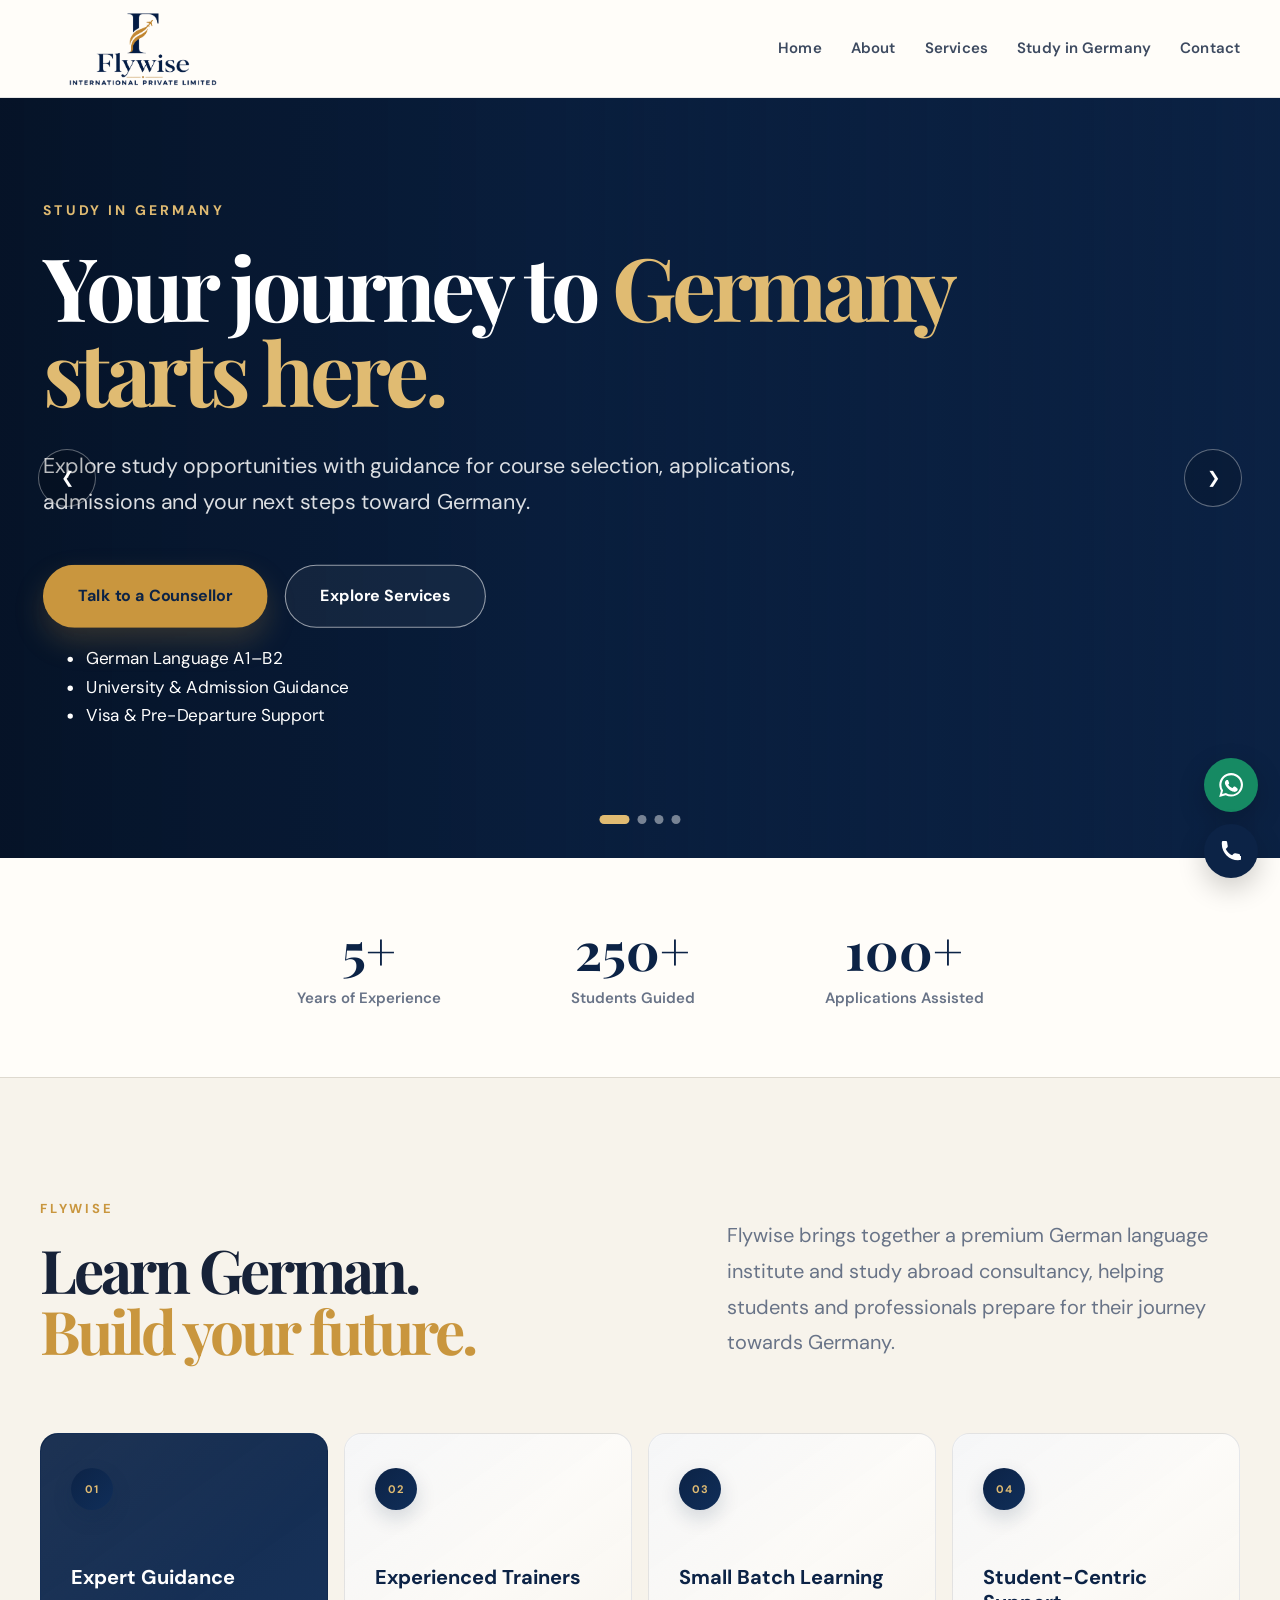
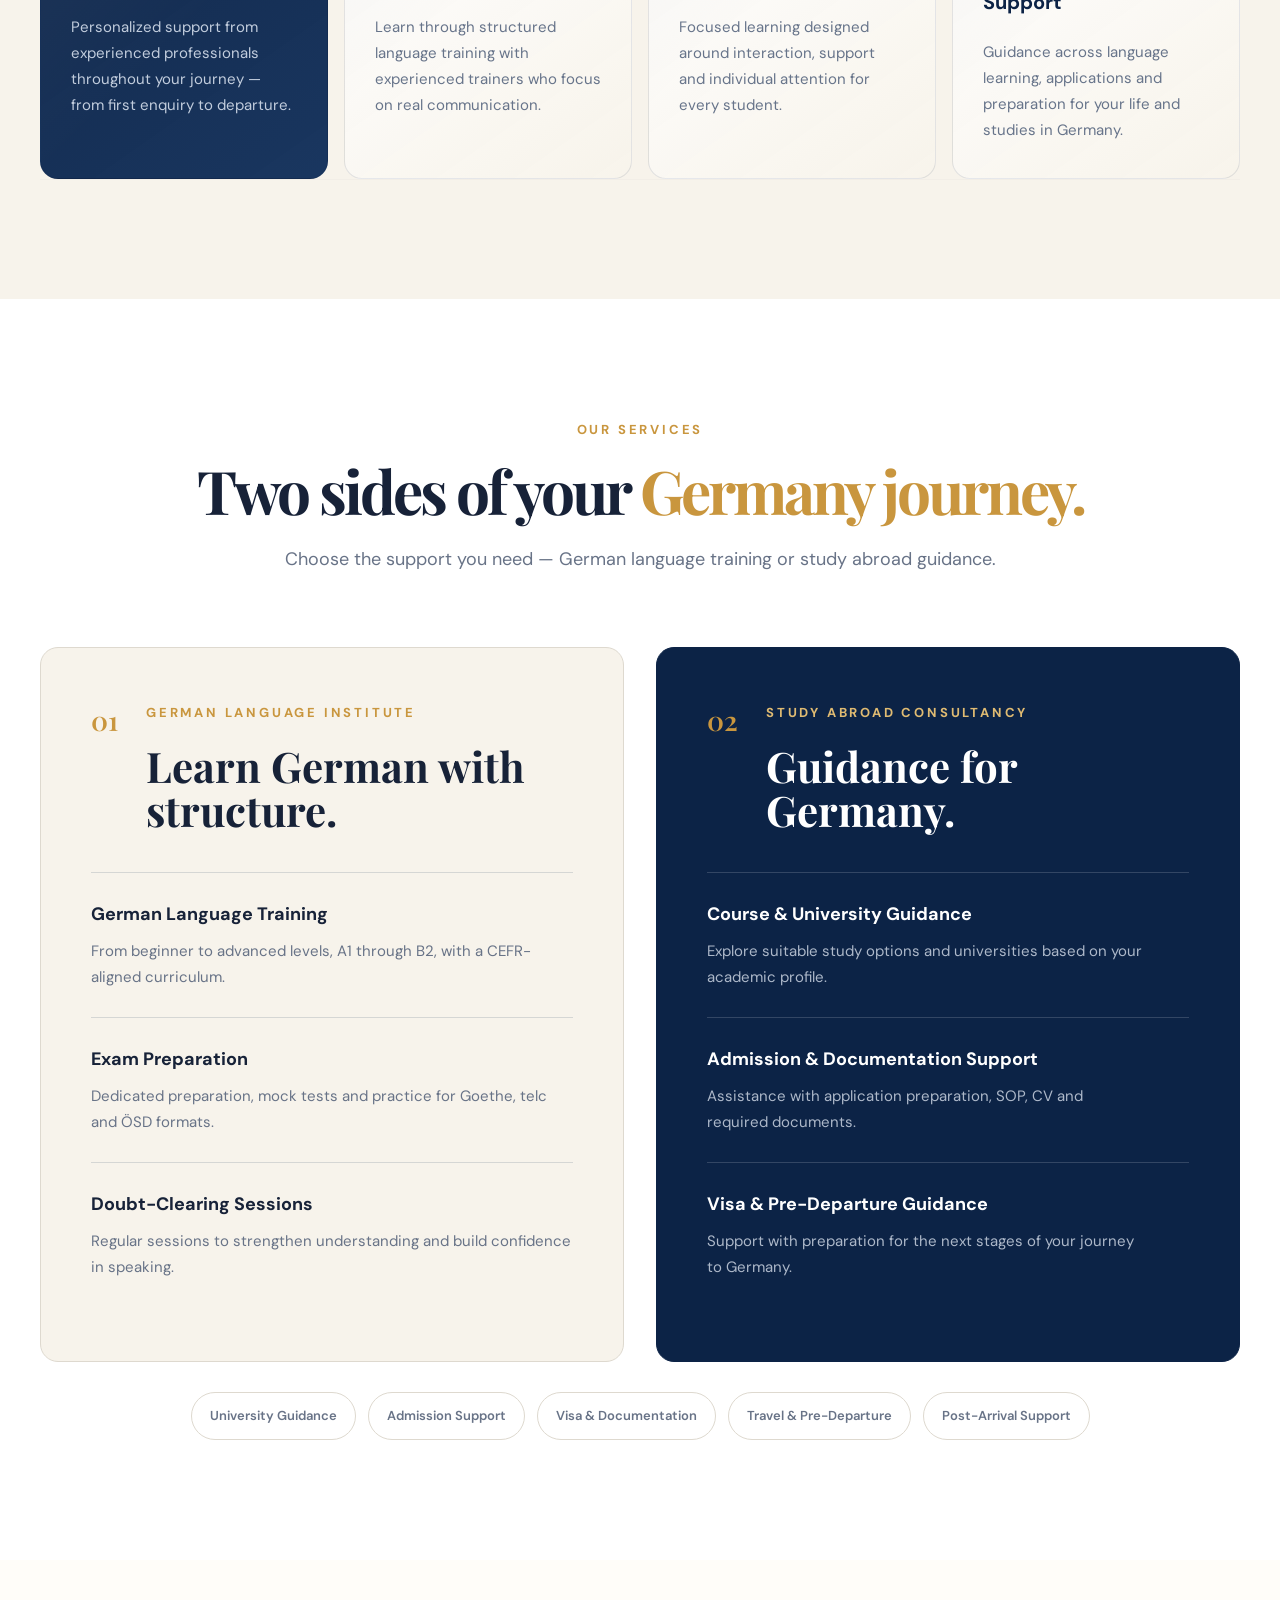
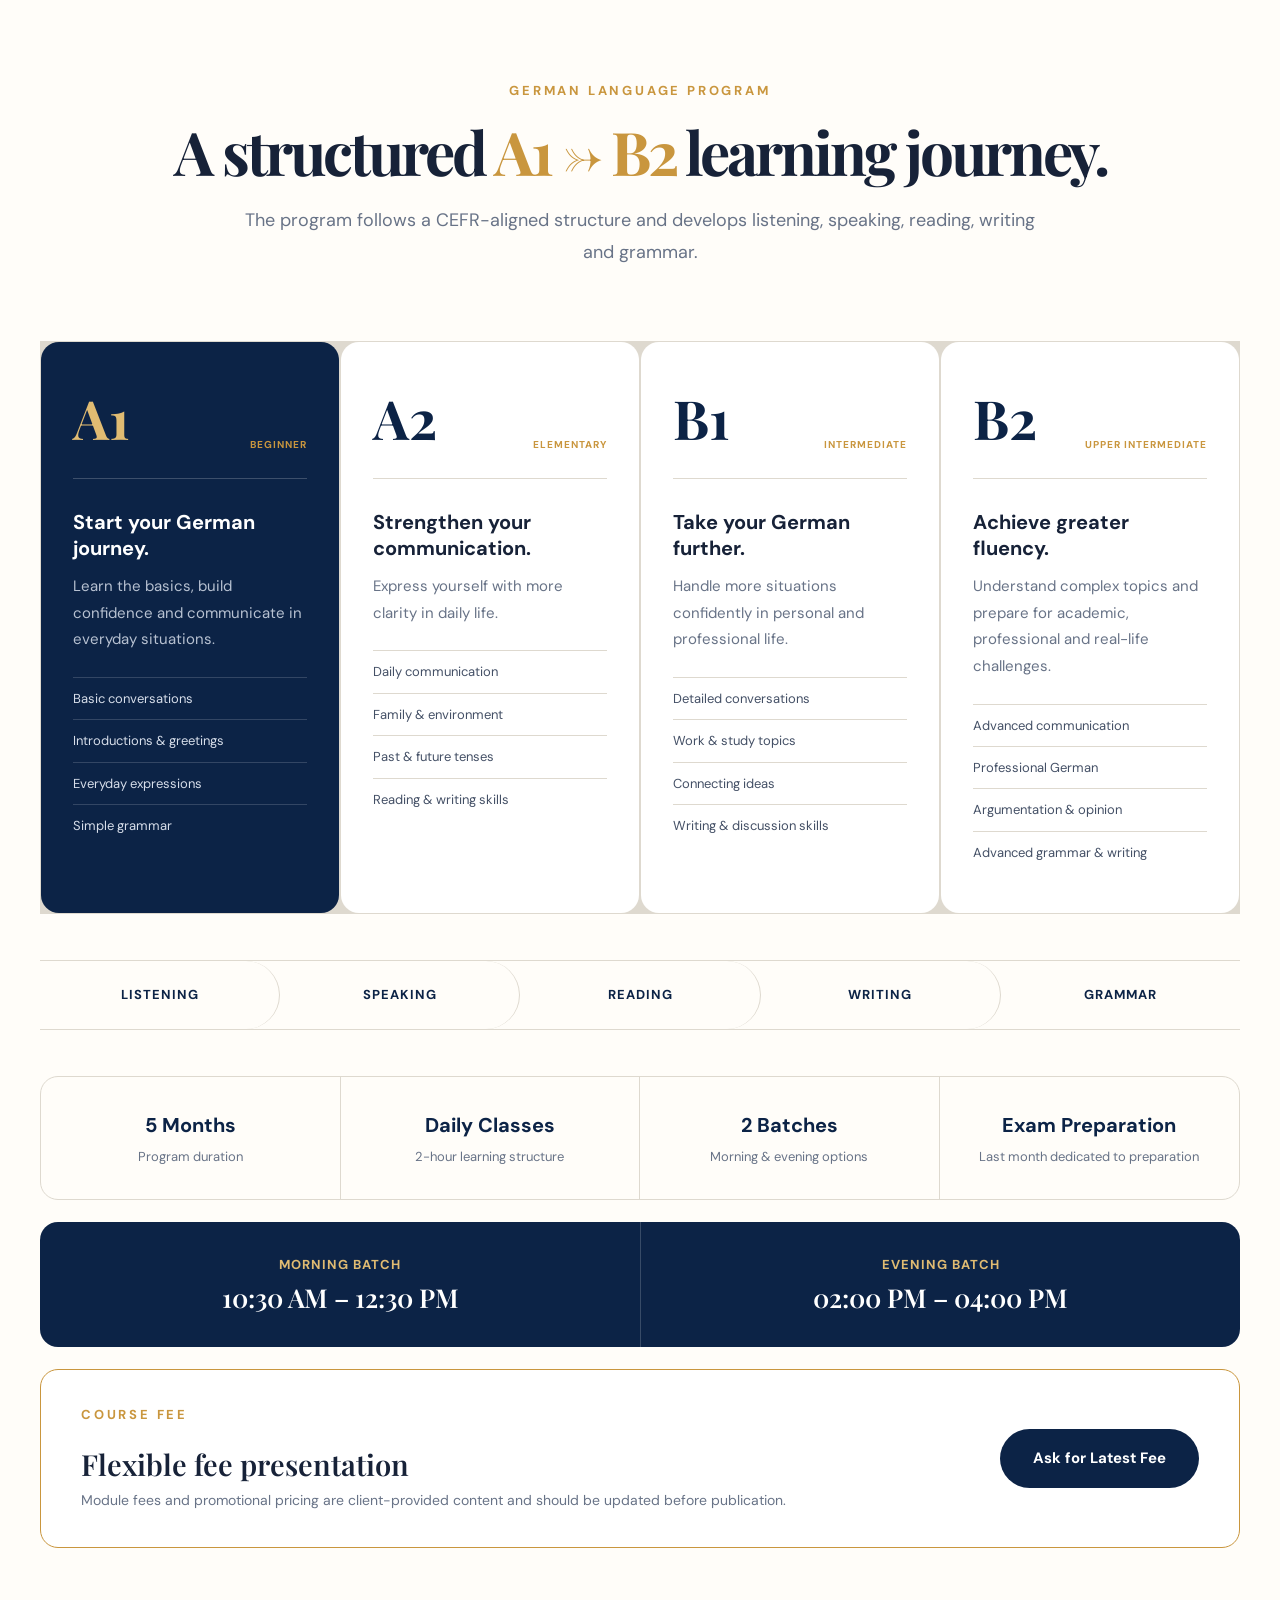
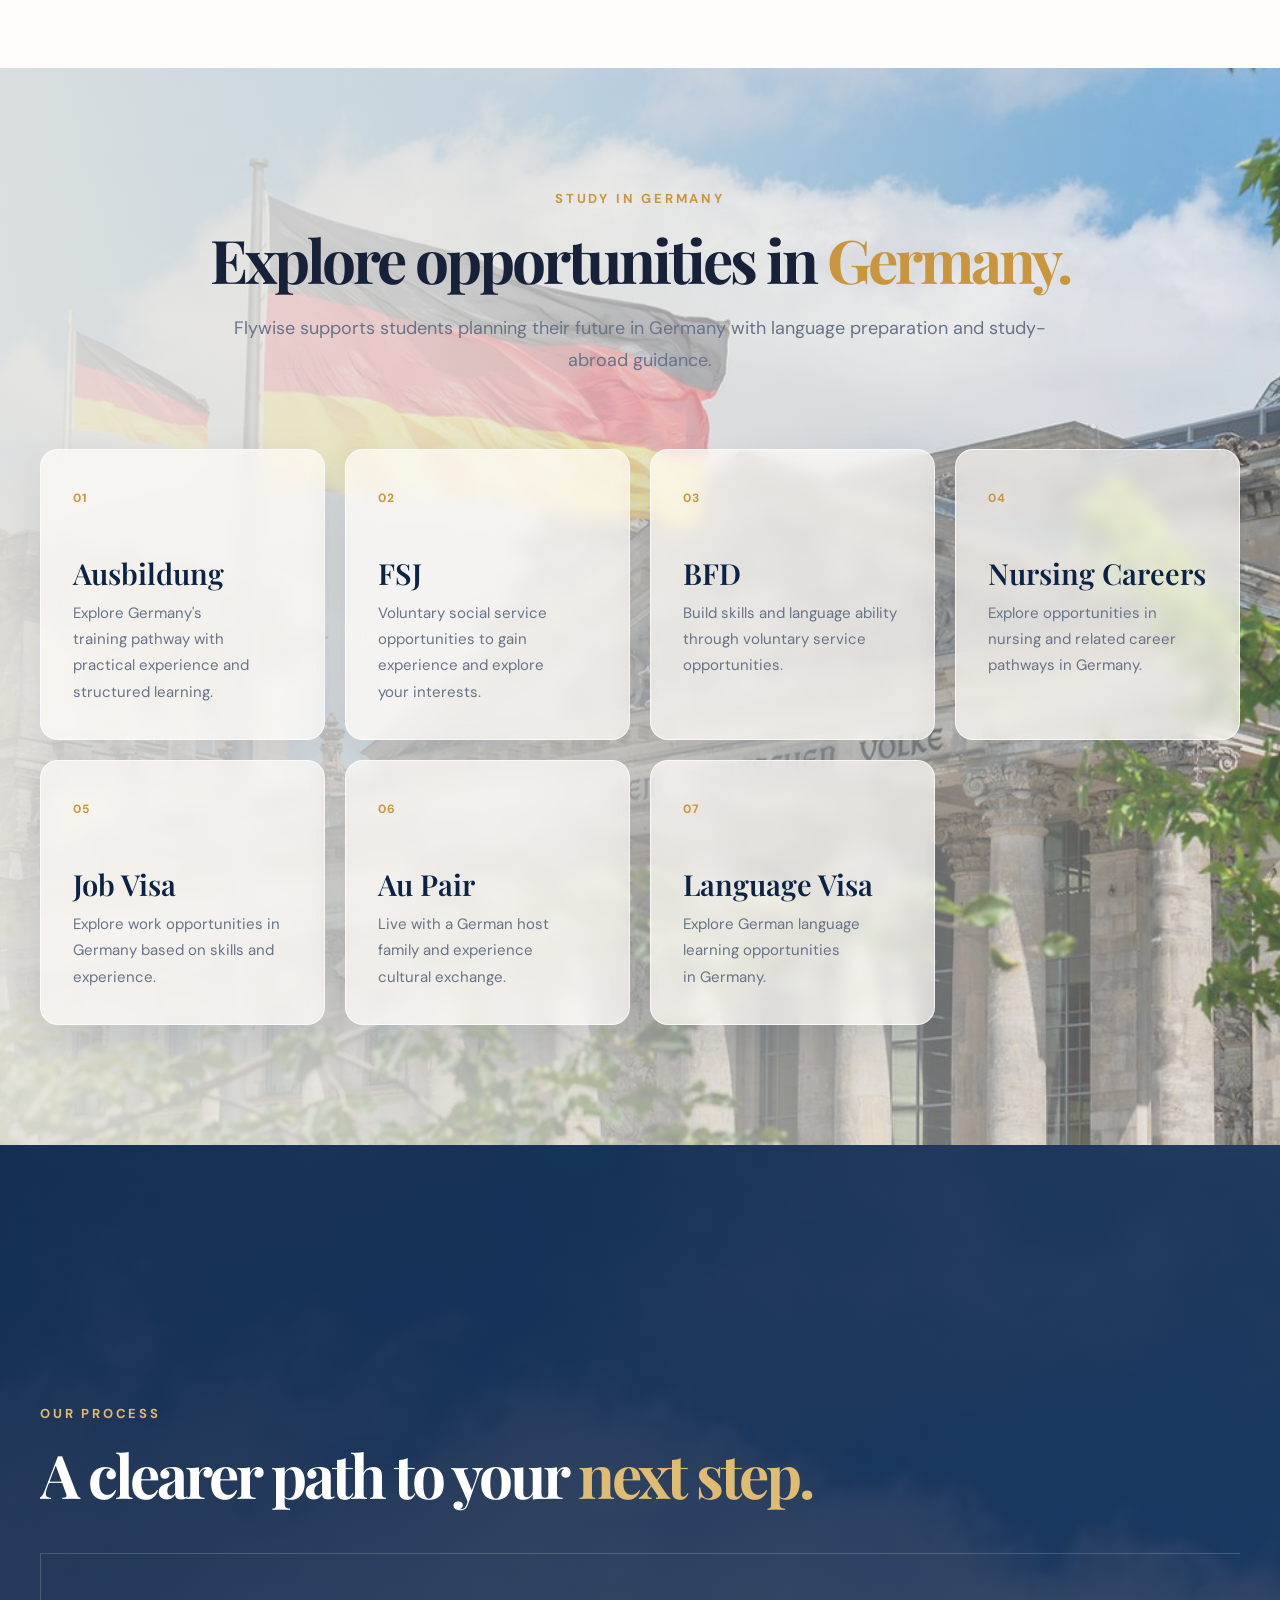
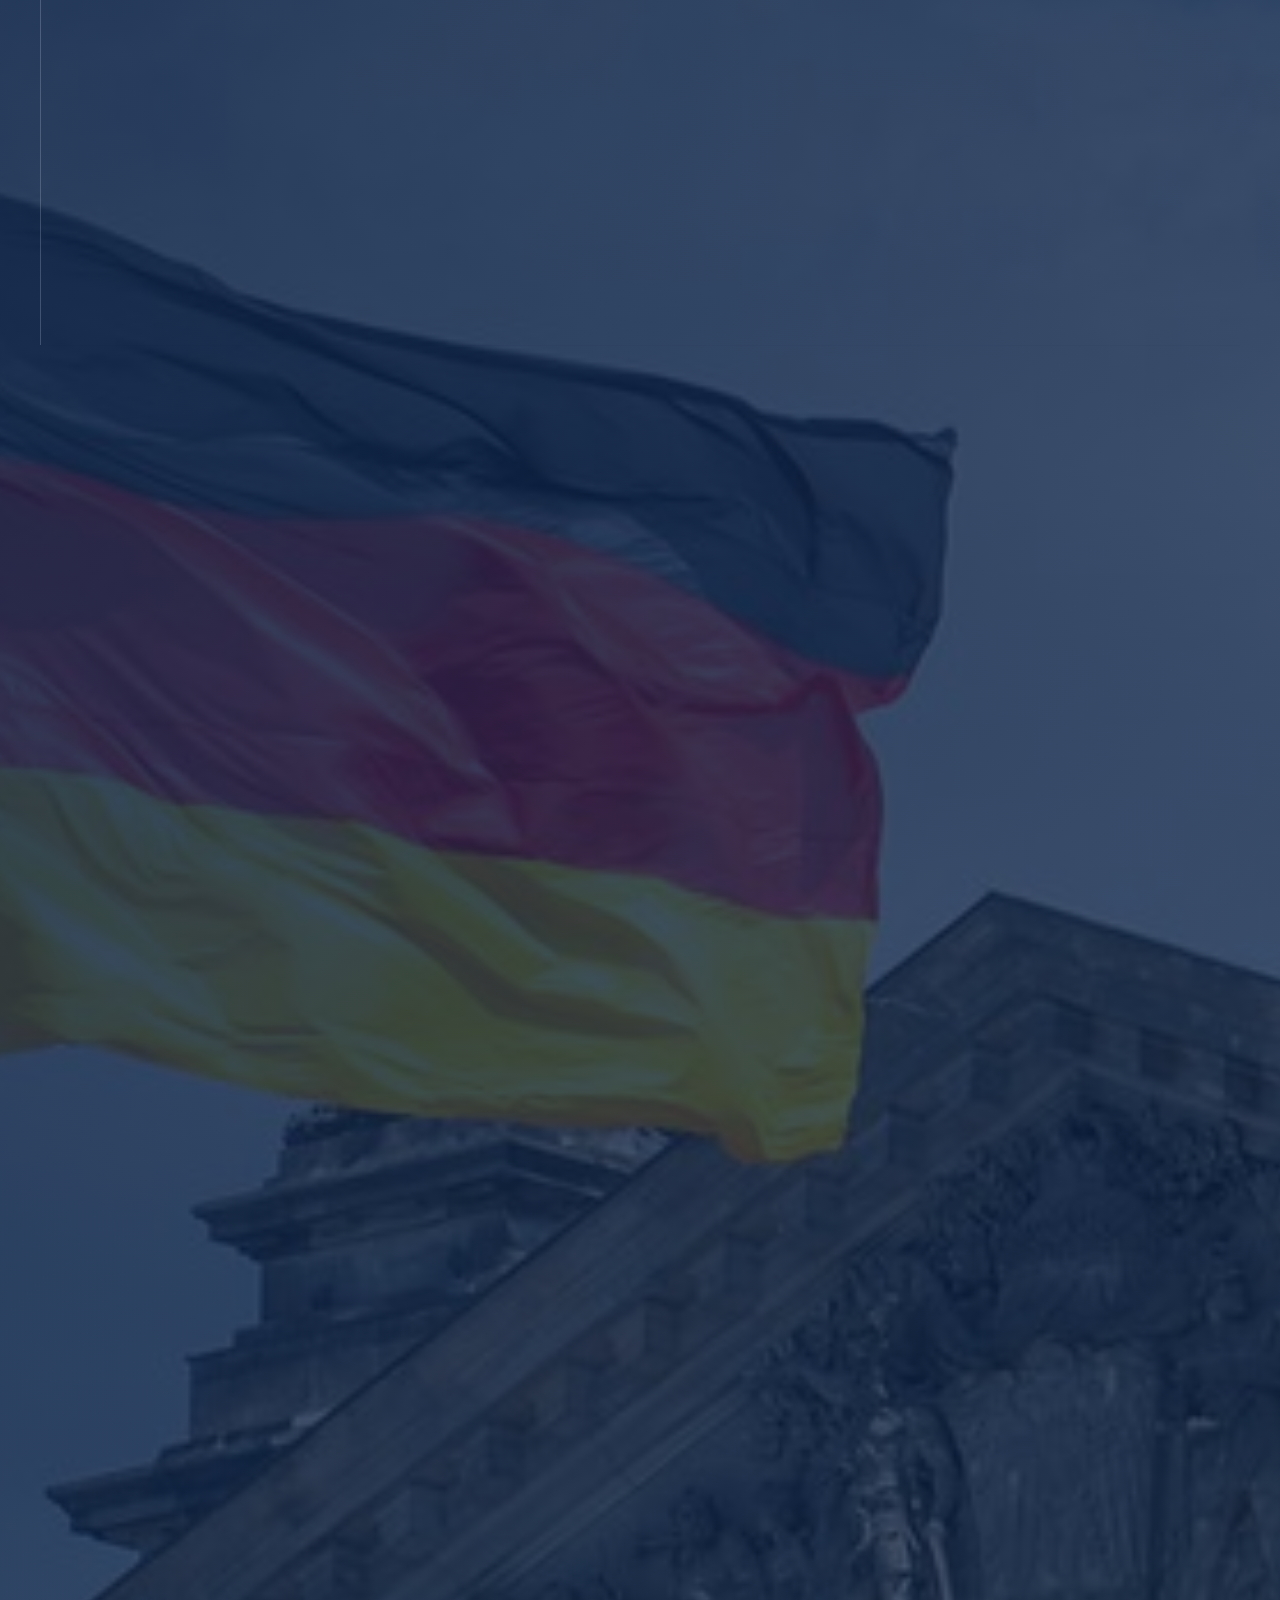
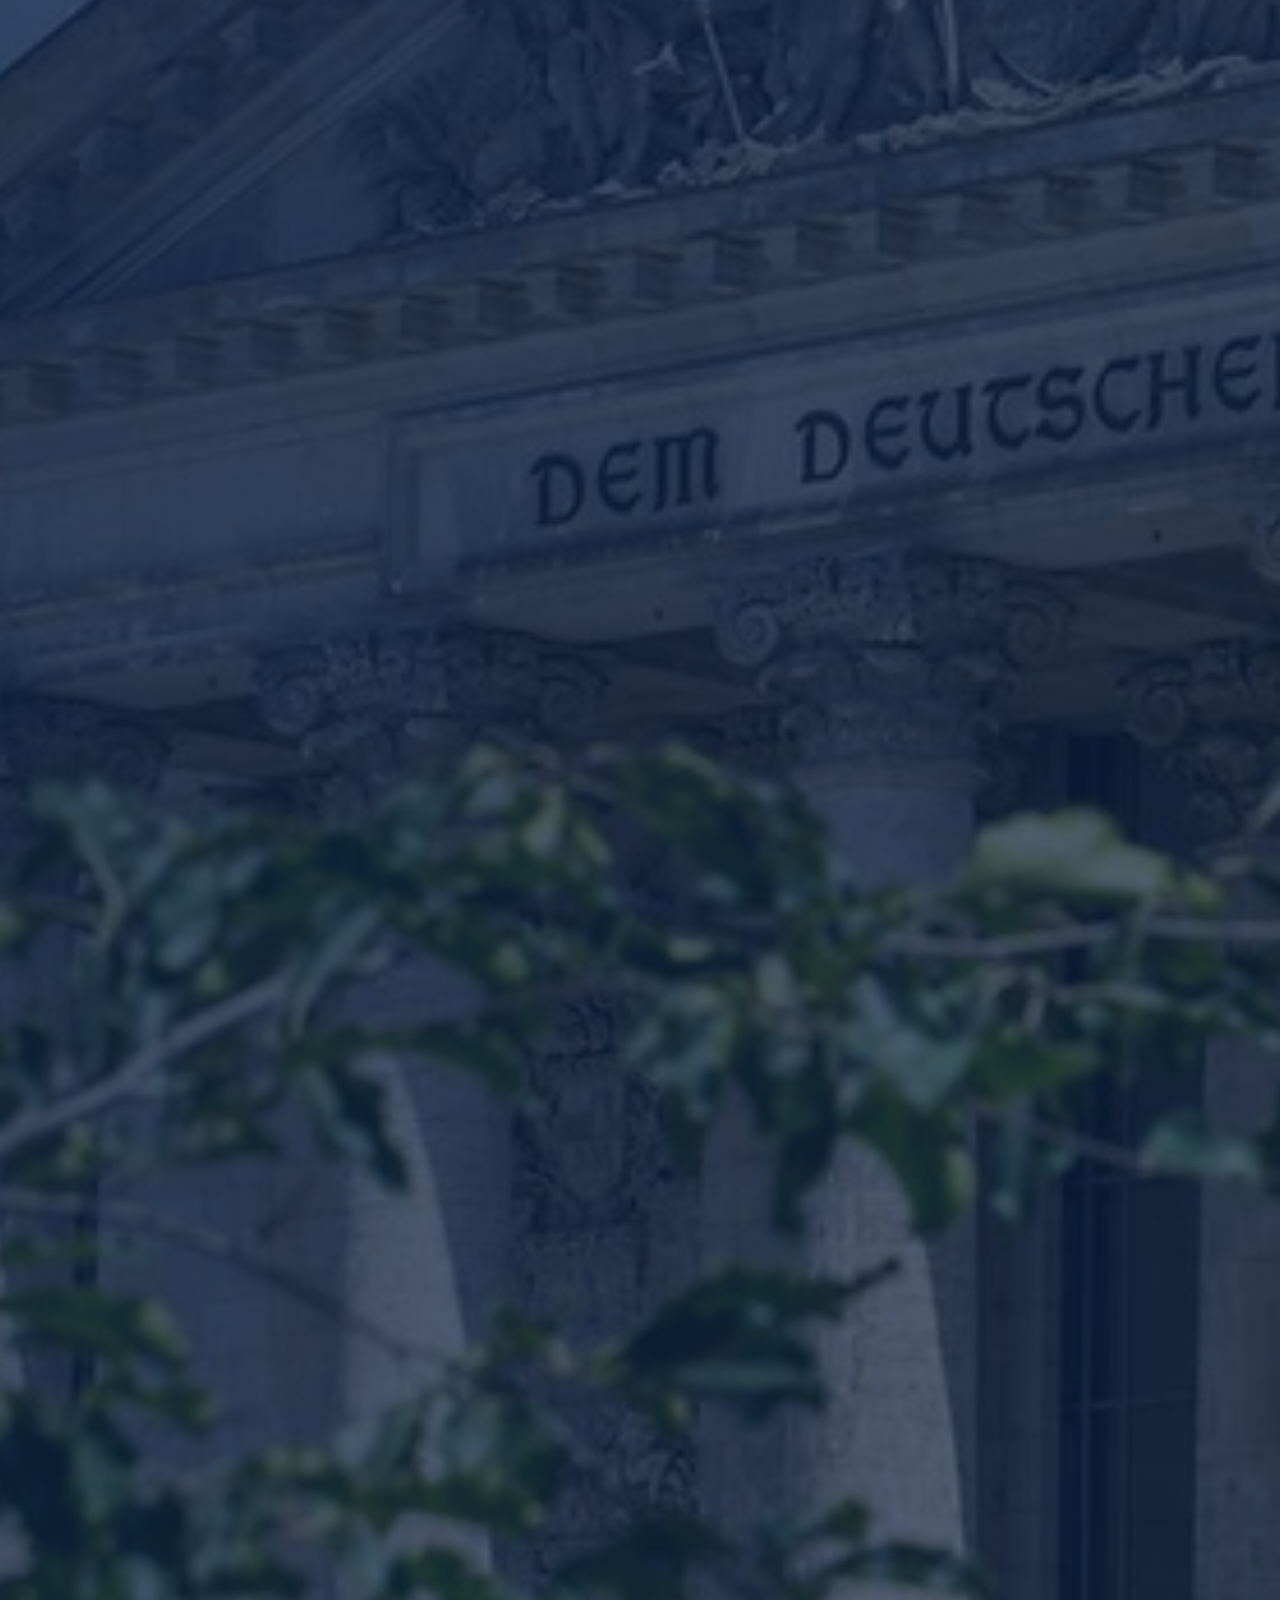
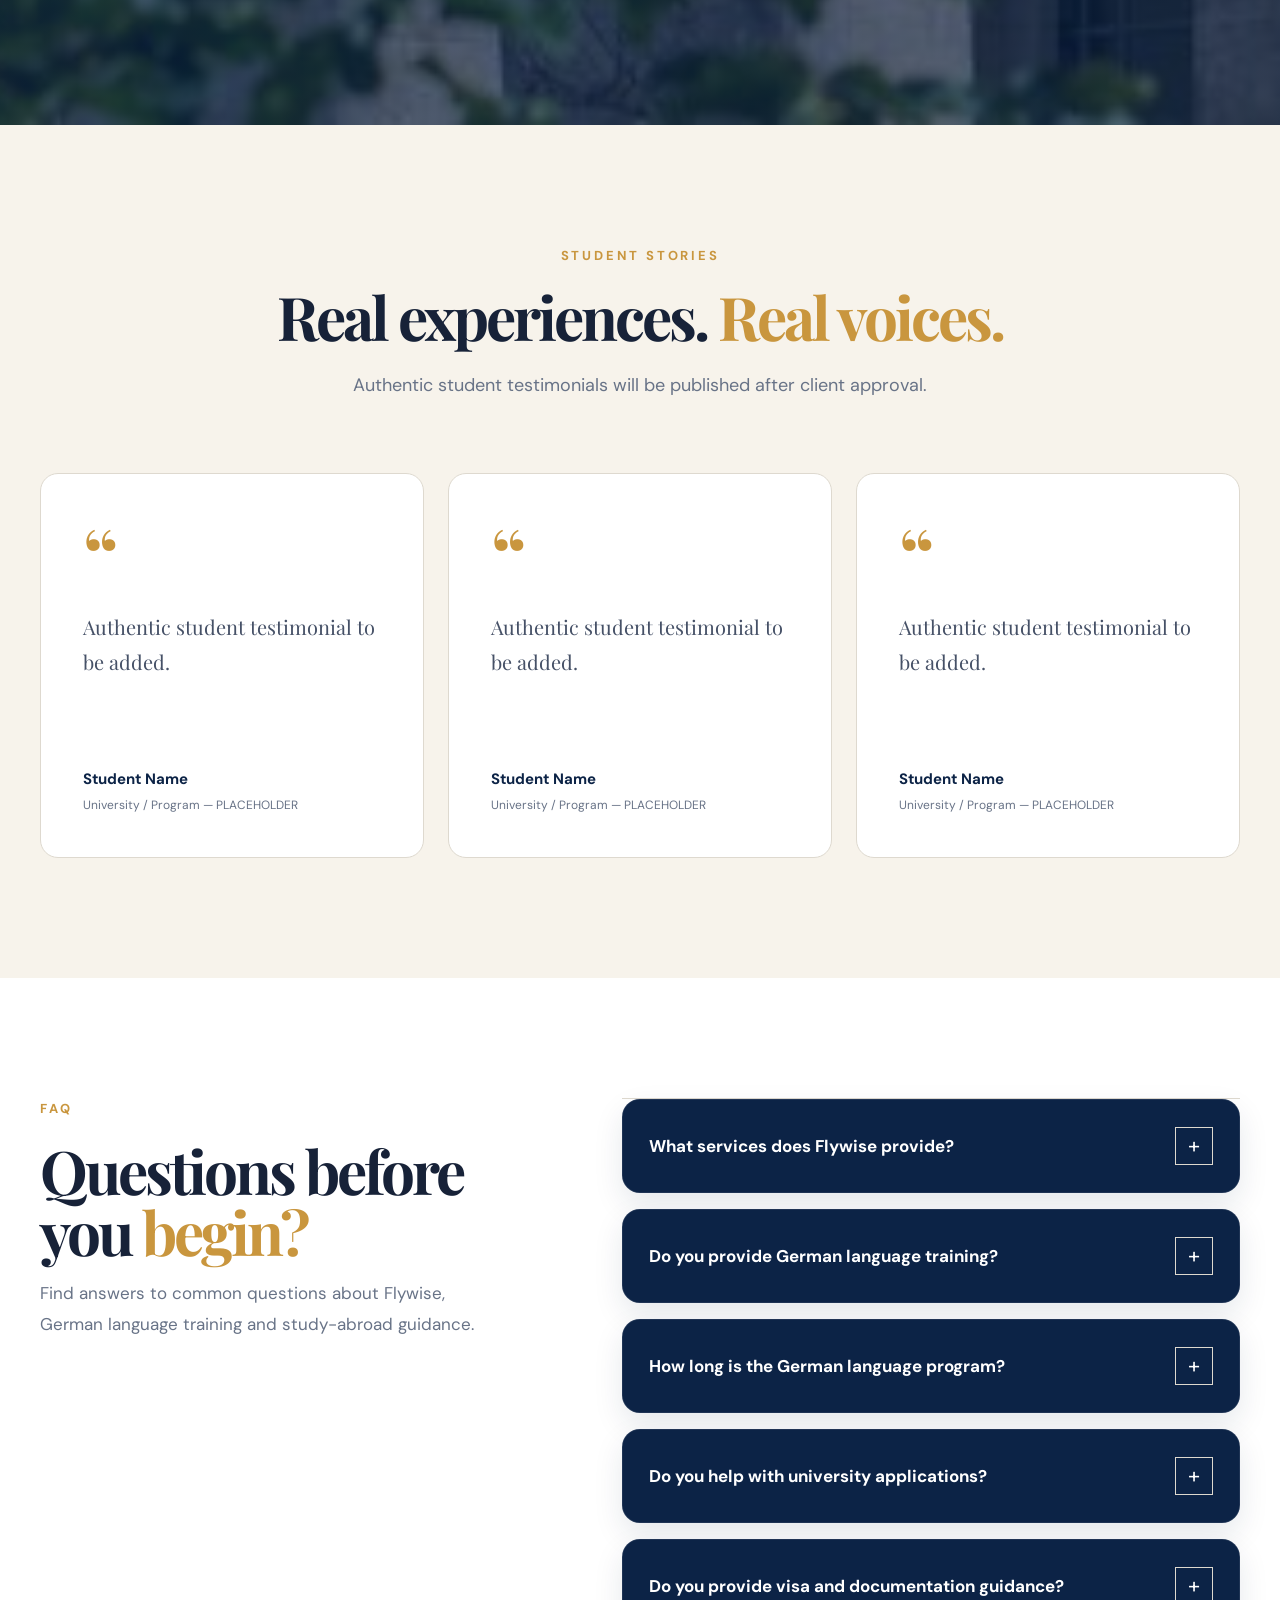
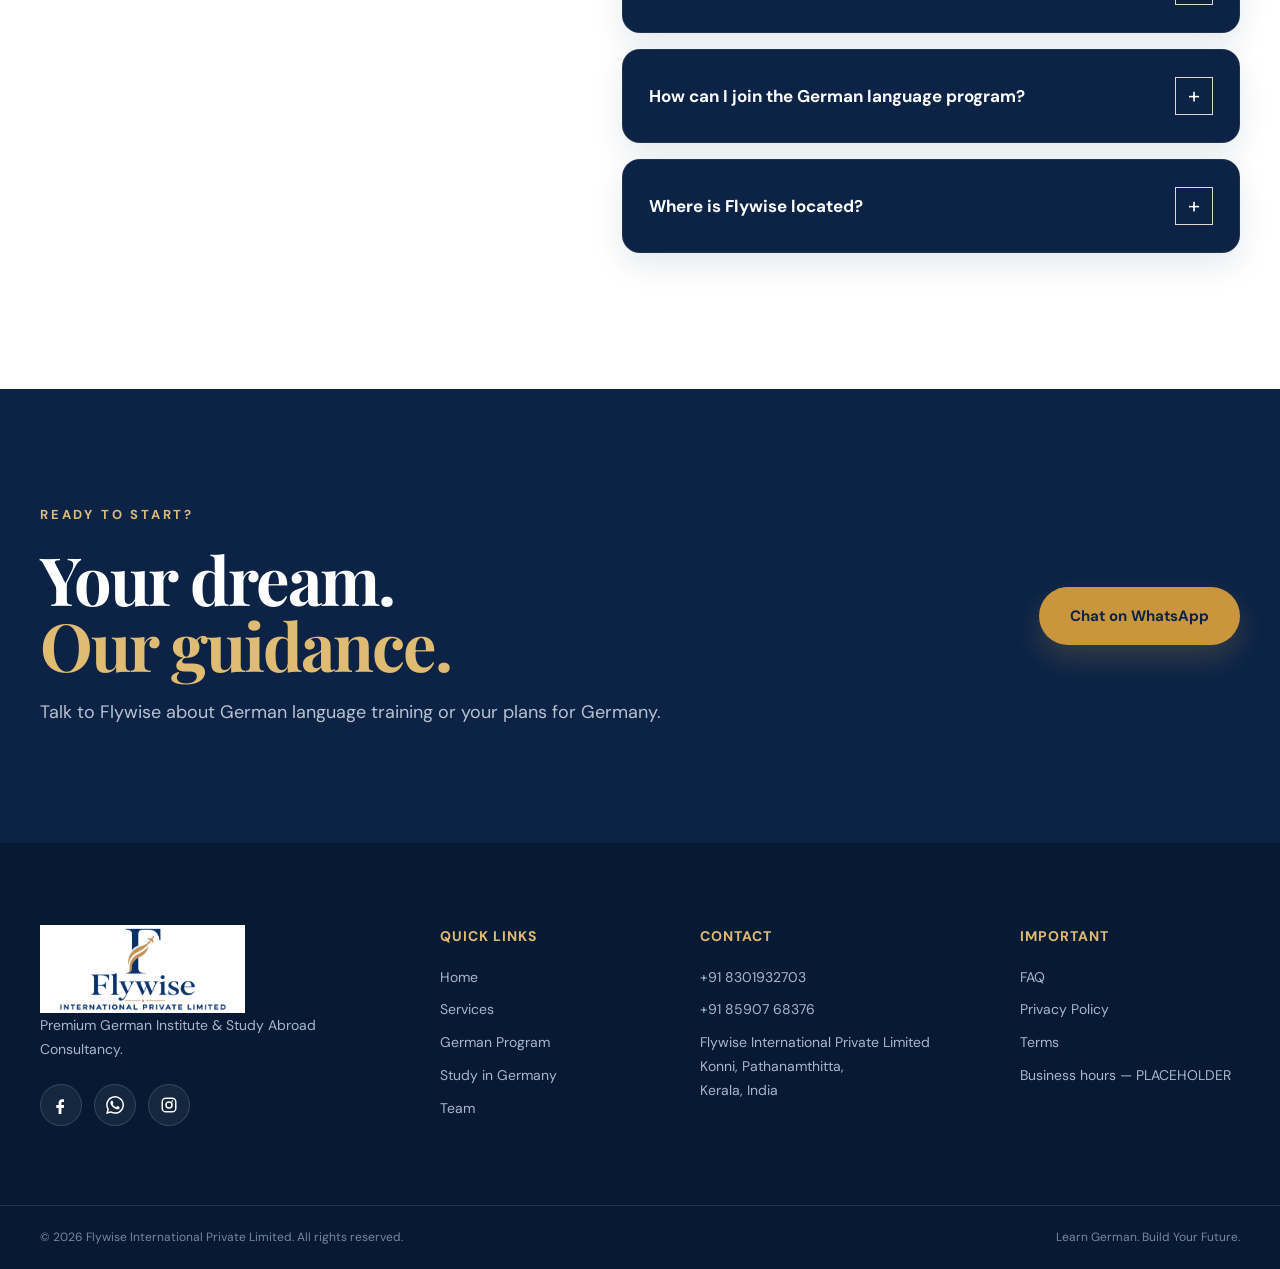
==== index.html @ b0d39059 "commit" ====
<!DOCTYPE html>
<html lang="en">
<head>
  <meta charset="UTF-8">
  <meta name="viewport" content="width=device-width, initial-scale=1.0">
  <meta name="description" content="Flywise International Private Limited — German language training and study abroad guidance for Germany from Konni, Pathanamthitta, Kerala.">
  <meta name="theme-color" content="#0c2346">
  <title>Flywise | German Language Institute & Study Abroad Consultancy</title>
  <link rel="icon" href="images/flywise-logo.png">
  <link rel="preconnect" href="https://fonts.googleapis.com">
  <link rel="preconnect" href="https://fonts.gstatic.com" crossorigin>
  <link href="https://fonts.googleapis.com/css2?family=DM+Sans:wght@400;500;600;700&family=Playfair+Display:wght@600;700&display=swap" rel="stylesheet">
  <link rel="stylesheet" href="css/style.css">
</head>
<script>
document.addEventListener("DOMContentLoaded", () => {

    /* =========================================
       EXISTING INTERACTIVE ELEMENTS
       ========================================= */

    const interactiveElements = document.querySelectorAll(
        ".service-group, .opportunity, .level, .team-card, .story, .btn"
    );

    interactiveElements.forEach((element) => {

        element.addEventListener("mousemove", (e) => {

            const rect = element.getBoundingClientRect();

            const x = e.clientX - rect.left;
            const y = e.clientY - rect.top;

            const percentX = (x / rect.width) * 100;
            const percentY = (y / rect.height) * 100;

            element.style.setProperty("--mx", `${percentX}%`);
            element.style.setProperty("--my", `${percentY}%`);

            /* Subtle 3D tilt */
            if (
                element.classList.contains("service-group") ||
                element.classList.contains("opportunity") ||
                element.classList.contains("level") ||
                element.classList.contains("team-card")
            ) {

                const rotateX =
                    ((y / rect.height) - 0.5) * -4;

                const rotateY =
                    ((x / rect.width) - 0.5) * 4;

                element.style.transform =
                    `perspective(900px)
                     rotateX(${rotateX}deg)
                     rotateY(${rotateY}deg)
                     translateY(-4px)`;
            }

        });

        element.addEventListener("mouseleave", () => {

            element.style.removeProperty("--mx");
            element.style.removeProperty("--my");

            element.style.transform = "";

        });

    });


    /* =========================================
       PROCESS SECTION — SCROLL ANIMATION
       ========================================= */

    const process = document.querySelector(".process");
    const processCards = document.querySelectorAll(".process-step");

    if (process && processCards.length) {

        let ticking = false;

        function updateProcessAnimation() {

            /* Desktop pinned animation */
            if (window.innerWidth > 850) {

                const rect = process.getBoundingClientRect();
                const viewportHeight = window.innerHeight;

                const scrollDistance =
                    process.offsetHeight - viewportHeight;

                let progress =
                    -rect.top / scrollDistance;

                progress =
                    Math.max(0, Math.min(1, progress));

                /*
                 * Cards animate through the middle
                 * portion of the Process section.
                 */
                const start = 0.06;
                const end = 0.82;

                let animationProgress =
                    (progress - start) /
                    (end - start);

                animationProgress =
                    Math.max(0, Math.min(1, animationProgress));

                processCards.forEach((card, index) => {

                    const cardStart =
                        index / processCards.length;

                    const cardEnd =
                        (index + 1) / processCards.length;

                    let cardProgress =
                        (animationProgress - cardStart) /
                        (cardEnd - cardStart);

                    cardProgress =
                        Math.max(0, Math.min(1, cardProgress));

                    /* Smooth cubic easing */
                    const eased =
                        1 - Math.pow(1 - cardProgress, 3);

                    card.style.opacity = eased;

                    card.style.transform =
                        `translate3d(
                            0,
                            ${(1 - eased) * 110}vh,
                            0
                        ) scale(${0.94 + eased * 0.06})`;
                });

            }

            /* =================================
               MOBILE — NORMAL SCROLL REVEAL
               ================================= */

            else {

    processCards.forEach((card) => {

        card.classList.add("process-visible");

        card.style.opacity = "1";
        card.style.transform = "none";

    });

}

            ticking = false;
        }


        function requestProcessUpdate() {

            if (!ticking) {

                requestAnimationFrame(
                    updateProcessAnimation
                );

                ticking = true;
            }
        }


        window.addEventListener(
            "scroll",
            requestProcessUpdate,
            { passive: true }
        );

        window.addEventListener(
            "resize",
            requestProcessUpdate
        );

        updateProcessAnimation();
    }

});
</script>
<body>
  <a class="skip-link" href="#main">Skip to content</a>

  <header class="site-header" id="siteHeader" data-enable-scroll-header="true">
    <div class="container header-inner">
      <a class="brand" href="home.html" aria-label="Flywise home">
        <img src="images/flywise-logo.jpg" alt="Flywise International Private Limited logo">
      </a>
      <button class="menu-toggle" type="button" aria-label="Open navigation" aria-expanded="false" aria-controls="mainNav">
        <span></span><span></span><span></span>
      </button>
      <nav class="main-nav" id="mainNav" aria-label="Main navigation">
        <a href="home.html">Home</a>
        <a href="about.html">About</a>
        <a href="#services">Services</a>
        <a href="#germany">Study in Germany</a>
        <a href="contact.html">Contact</a>
      </nav>
    </div>
  </header>

  <main id="main">
    <!-- HERO -->
    <section class="hero" aria-label="Flywise introduction">
      <div class="hero-slides">
        <article class="hero-slide active" style="--hero-image:url('https://images.unsplash.com/photo-1467269204594-9661b134dd2b?auto=format&fit=crop&w=2400&q=88');">
          <div class="hero-overlay"></div>
          <div class="container hero-content">
            <div class="hero-copy">
              <p class="eyebrow light">STUDY IN GERMANY</p>
              <h1>Your journey to <em>Germany starts here.</em></h1>
              <p>Explore study opportunities with guidance for course selection, applications, admissions and your next steps toward Germany.</p>
              <div class="hero-actions">
                <a class="btn btn-gold" href="https://wa.me/+918301932703?text=Hello%20Flywise,%20I%20would%20like%20to%20know%20more%20about%20studying%20in%20Germany." target="_blank" rel="noopener">Talk to a Counsellor</a>
                <a class="btn btn-outline-light" href="#services">Explore Services</a>
              </div>
              <ul class="hero-points">
                <li>German Language A1–B2</li>
                <li>University & Admission Guidance</li>
                <li>Visa & Pre-Departure Support</li>
              </ul>
            </div>
          </div>
        </article>

        <article class="hero-slide" style="--hero-image:url('https://images.unsplash.com/photo-1599946347371-68eb71b16afc?auto=format&fit=crop&w=2400&q=88');">
          <div class="hero-overlay"></div>
          <div class="container hero-content">
            <div class="hero-copy">
              <p class="eyebrow light">GERMAN LANGUAGE INSTITUTE</p>
              <h1>Learn German. <em>Build your future.</em></h1>
              <p>Build your language foundation through a structured A1 to B2 learning journey with experienced trainers and personalized guidance.</p>
              <div class="hero-actions">
                <a class="btn btn-gold" href="#language">Explore German Program</a>
                <a class="btn btn-outline-light" href="#contact">Enquire Now</a>
              </div>
              <ul class="hero-points">
                <li>CEFR-Aligned Curriculum</li>
                <li>Small Batch Learning</li>
                <li>Exam Preparation Included</li>
              </ul>
            </div>
          </div>
        </article>

        <article class="hero-slide" style="--hero-image:url('https://images.unsplash.com/photo-1528728329032-2972f65dfb3f?auto=format&fit=crop&w=2400&q=88');">
          <div class="hero-overlay"></div>
          <div class="container hero-content">
            <div class="hero-copy">
              <p class="eyebrow light">YOUR PATH TO GERMANY</p>
              <h1>One journey. <em>Many possibilities.</em></h1>
              <p>From German language preparation to study-abroad guidance, Flywise supports you through every stage of your journey.</p>
              <div class="hero-actions">
                <a class="btn btn-gold" href="#germany">Discover Germany</a>
                <a class="btn btn-outline-light" href="#process">See the Process</a>
              </div>
              <ul class="hero-points">
                <li>Ausbildung & Nursing Pathways</li>
                <li>FSJ, BFD, Au Pair Options</li>
                <li>Job & Language Visa Guidance</li>
              </ul>
            </div>
          </div>
        </article>

        <article class="hero-slide" style="--hero-image:url('https://images.unsplash.com/photo-1449452198679-05c7fd30f416?auto=format&fit=crop&w=2400&q=88');">
          <div class="hero-overlay"></div>
          <div class="container hero-content">
            <div class="hero-copy">
              <p class="eyebrow light">YOUR DREAM. OUR GUIDANCE.</p>
              <h1>Prepare today. <em>Move forward tomorrow.</em></h1>
              <p>A premium learning and guidance experience for students and professionals planning their future in Germany.</p>
              <div class="hero-actions">
                <a class="btn btn-gold" href="https://wa.me/+918301932703?text=Hello%20Flywise,%20I%20would%20like%20a%20consultation." target="_blank" rel="noopener">Start Your Journey</a>
              </div>
              <ul class="hero-points">
                <li>Personalized Counselling</li>
                <li>End-to-End Support</li>
                <li>Konni, Pathanamthitta, Kerala</li>
              </ul>
            </div>
          </div>
        </article>
      </div>

      <button class="hero-arrow prev" type="button" aria-label="Previous slide">&#10094;</button>
      <button class="hero-arrow next" type="button" aria-label="Next slide">&#10095;</button>
      <div class="hero-dots" aria-label="Hero slides">
        <button class="active" type="button" aria-label="Go to slide 1"></button>
        <button type="button" aria-label="Go to slide 2"></button>
        <button type="button" aria-label="Go to slide 3"></button>
        <button type="button" aria-label="Go to slide 4"></button>
      </div>
    </section>



    <!-- STATS -->
    <section class="stats reveal" aria-label="Flywise highlights">
      <div class="container stats-grid">
        <div class="stat"><strong data-target="5" data-suffix="+">0</strong><span>Years of Experience</span></div>
        <div class="stat"><strong data-target="250" data-suffix="+">0</strong><span>Students Guided</span></div>
        <div class="stat"><strong data-target="100" data-suffix="+">0</strong><span>Applications Assisted</span></div>
      </div>
    </section>

    <!-- INTRO / WHY -->
    <section class="section intro reveal">
      <div class="container split-heading">
        <div>
          <p class="eyebrow">FLYWISE</p>
          <h2>Learn German.<br><span>Build your future.</span></h2>
        </div>
        <p class="lead">Flywise brings together a premium German language institute and study abroad consultancy, helping students and professionals prepare for their journey towards Germany.</p>
      </div>
      <div class="container feature-grid">
        <article class="feature"><span class="feature-no">01</span><h3>Expert Guidance</h3><p>Personalized support from experienced professionals throughout your journey — from first enquiry to departure.</p></article>
        <article class="feature"><span class="feature-no">02</span><h3>Experienced Trainers</h3><p>Learn through structured language training with experienced trainers who focus on real communication.</p></article>
        <article class="feature"><span class="feature-no">03</span><h3>Small Batch Learning</h3><p>Focused learning designed around interaction, support and individual attention for every student.</p></article>
        <article class="feature"><span class="feature-no">04</span><h3>Student-Centric Support</h3><p>Guidance across language learning, applications and preparation for your life and studies in Germany.</p></article>
      </div>
    </section>

    <!-- SERVICES -->
    <section class="section services" id="services">
      <div class="container">
        <div class="section-heading reveal">
          <p class="eyebrow">OUR SERVICES</p>
          <h2>Two sides of your <span>Germany journey.</span></h2>
          <p>Choose the support you need — German language training or study abroad guidance.</p>
        </div>
        <div class="service-groups">
          <div class="service-group reveal">
            <div class="group-title"><span>01</span><div><p class="eyebrow">GERMAN LANGUAGE INSTITUTE</p><h3>Learn German with structure.</h3></div></div>
            <div class="service-list">
              <article><b>German Language Training</b><p>From beginner to advanced levels, A1 through B2, with a CEFR-aligned curriculum.</p></article>
              <article><b>Exam Preparation</b><p>Dedicated preparation, mock tests and practice for Goethe, telc and ÖSD formats.</p></article>
              <article><b>Doubt-Clearing Sessions</b><p>Regular sessions to strengthen understanding and build confidence in speaking.</p></article>
            </div>
          </div>
          <div class="service-group dark reveal">
            <div class="group-title"><span>02</span><div><p class="eyebrow light">STUDY ABROAD CONSULTANCY</p><h3>Guidance for Germany.</h3></div></div>
            <div class="service-list">
              <article><b>Course & University Guidance</b><p>Explore suitable study options and universities based on your academic profile.</p></article>
              <article><b>Admission & Documentation Support</b><p>Assistance with application preparation, SOP, CV and required documents.</p></article>
              <article><b>Visa & Pre-Departure Guidance</b><p>Support with preparation for the next stages of your journey to Germany.</p></article>
            </div>
          </div>
        </div>
        <div class="mini-services reveal">
          <span>University Guidance</span><span>Admission Support</span><span>Visa & Documentation</span><span>Travel & Pre-Departure</span><span>Post-Arrival Support</span>
        </div>
      </div>
    </section>

    <!-- LANGUAGE PROGRAM -->
    <section class="section language" id="language">
      <div class="container">
        <div class="section-heading reveal">
          <p class="eyebrow">GERMAN LANGUAGE PROGRAM</p>
          <h2>A structured <span>A1 → B2</span> learning journey.</h2>
          <p>The program follows a CEFR-aligned structure and develops listening, speaking, reading, writing and grammar.</p>
        </div>
        <div class="levels reveal">
          <article class="level active"><div class="level-top"><span>A1</span><small>BEGINNER</small></div><h3>Start your German journey.</h3><p>Learn the basics, build confidence and communicate in everyday situations.</p><ul><li>Basic conversations</li><li>Introductions & greetings</li><li>Everyday expressions</li><li>Simple grammar</li></ul></article>
          <article class="level"><div class="level-top"><span>A2</span><small>ELEMENTARY</small></div><h3>Strengthen your communication.</h3><p>Express yourself with more clarity in daily life.</p><ul><li>Daily communication</li><li>Family & environment</li><li>Past & future tenses</li><li>Reading & writing skills</li></ul></article>
          <article class="level"><div class="level-top"><span>B1</span><small>INTERMEDIATE</small></div><h3>Take your German further.</h3><p>Handle more situations confidently in personal and professional life.</p><ul><li>Detailed conversations</li><li>Work & study topics</li><li>Connecting ideas</li><li>Writing & discussion skills</li></ul></article>
          <article class="level"><div class="level-top"><span>B2</span><small>UPPER INTERMEDIATE</small></div><h3>Achieve greater fluency.</h3><p>Understand complex topics and prepare for academic, professional and real-life challenges.</p><ul><li>Advanced communication</li><li>Professional German</li><li>Argumentation & opinion</li><li>Advanced grammar & writing</li></ul></article>
        </div>
        <div class="skills reveal">
          <span>Listening</span><span>Speaking</span><span>Reading</span><span>Writing</span><span>Grammar</span>
        </div>
        <div class="program-details reveal">
          <div><strong>5 Months</strong><span>Program duration</span></div>
          <div><strong>Daily Classes</strong><span>2-hour learning structure</span></div>
          <div><strong>2 Batches</strong><span>Morning & evening options</span></div>
          <div><strong>Exam Preparation</strong><span>Last month dedicated to preparation</span></div>
        </div>
        <div class="schedule-box reveal">
          <div><small>MORNING BATCH</small><strong>10:30 AM – 12:30 PM</strong></div>
          <div><small>EVENING BATCH</small><strong>02:00 PM – 04:00 PM</strong></div>
        </div>
        <div class="fee-box reveal">
          <div><p class="eyebrow">COURSE FEE</p><h3>Flexible fee presentation</h3><p>Module fees and promotional pricing are client-provided content and should be updated before publication.</p></div>
          <a class="btn btn-navy" href="https://wa.me/+918301932703?text=Hello%20Flywise,%20I%20would%20like%20the%20latest%20German%20language%20program%20fee%20details." target="_blank" rel="noopener">Ask for Latest Fee</a>
        </div>
      </div>
    </section>

    <!-- GERMANY -->
    <section class="section germany" id="germany">
      <div class="container">
        <div class="section-heading reveal">
          <p class="eyebrow">STUDY IN GERMANY</p>
          <h2>Explore opportunities in <span>Germany.</span></h2>
          <p>Flywise supports students planning their future in Germany with language preparation and study-abroad guidance.</p>
        </div>
        <div class="opportunities">
          <article class="opportunity reveal"><span>01</span><h3>Ausbildung</h3><p>Explore Germany's training pathway with practical experience and structured learning.</p></article>
          <article class="opportunity reveal"><span>02</span><h3>FSJ</h3><p>Voluntary social service opportunities to gain experience and explore your interests.</p></article>
          <article class="opportunity reveal"><span>03</span><h3>BFD</h3><p>Build skills and language ability through voluntary service opportunities.</p></article>
          <article class="opportunity reveal"><span>04</span><h3>Nursing Careers</h3><p>Explore opportunities in nursing and related career pathways in Germany.</p></article>
          <article class="opportunity reveal"><span>05</span><h3>Job Visa</h3><p>Explore work opportunities in Germany based on skills and experience.</p></article>
          <article class="opportunity reveal"><span>06</span><h3>Au Pair</h3><p>Live with a German host family and experience cultural exchange.</p></article>
          <article class="opportunity reveal"><span>07</span><h3>Language Visa</h3><p>Explore German language learning opportunities in Germany.</p></article>
        </div>
      </div>
    </section>

    <!-- PROCESS -->
    <section class="section process" id="process">
      <div class="container">
        <div class="section-heading reveal">
          <p class="eyebrow light">OUR PROCESS</p>
          <h2>A clearer path to your <em>next step.</em></h2>
        </div>
        <div class="process-grid">
          <article class="process-step reveal"><span>01</span><h3>Consultation</h3><p>Discuss your academic background, interests and goals.</p></article>
          <article class="process-step reveal"><span>02</span><h3>Course / University Selection</h3><p>Explore suitable study options with guidance from the team.</p></article>
          <article class="process-step reveal"><span>03</span><h3>Language / Application Preparation</h3><p>Prepare for language learning and application requirements.</p></article>
          <article class="process-step reveal"><span>04</span><h3>Application & Documentation</h3><p>Prepare and organize the required application materials.</p></article>
          <article class="process-step reveal"><span>05</span><h3>Visa / Pre-Departure Guidance</h3><p>Get guidance for preparation before your move.</p></article>
          <article class="process-step reveal"><span>06</span><h3>Next Steps</h3><p>Continue your journey towards your Germany plans.</p></article>
        </div>
      </div>
    </section>

    <!-- TESTIMONIALS -->
    <section class="section stories">
      <div class="container">
        <div class="section-heading reveal">
          <p class="eyebrow">STUDENT STORIES</p>
          <h2>Real experiences. <span>Real voices.</span></h2>
          <p>Authentic student testimonials will be published after client approval.</p>
        </div>
        <div class="story-grid">
          <article class="story reveal"><span class="quote">“</span><blockquote>Authentic student testimonial to be added.</blockquote><strong>Student Name</strong><small>University / Program — PLACEHOLDER</small></article>
          <article class="story reveal"><span class="quote">“</span><blockquote>Authentic student testimonial to be added.</blockquote><strong>Student Name</strong><small>University / Program — PLACEHOLDER</small></article>
          <article class="story reveal"><span class="quote">“</span><blockquote>Authentic student testimonial to be added.</blockquote><strong>Student Name</strong><small>University / Program — PLACEHOLDER</small></article>
        </div>
      </div>
    </section>

    <!-- FAQ -->
    <section class="section faq" id="faq">
      <div class="container faq-layout">
        <div class="faq-intro reveal"><p class="eyebrow">FAQ</p><h2>Questions before you <span>begin?</span></h2><p>Find answers to common questions about Flywise, German language training and study-abroad guidance.</p></div>
        <div class="faq-list reveal">
          <div class="faq-item"><button class="faq-question" type="button" aria-expanded="false"><span>What services does Flywise provide?</span><b>+</b></button><div class="faq-answer"><p>Flywise provides German language training and study abroad consultancy services, including university guidance, application support, visa and documentation guidance, travel and pre-departure support, and post-arrival support.</p></div></div>
          <div class="faq-item"><button class="faq-question" type="button" aria-expanded="false"><span>Do you provide German language training?</span><b>+</b></button><div class="faq-answer"><p>Yes. The German Language Program covers A1, A2, B1 and B2 and follows a CEFR-aligned structure.</p></div></div>
          <div class="faq-item"><button class="faq-question" type="button" aria-expanded="false"><span>How long is the German language program?</span><b>+</b></button><div class="faq-answer"><p>The brochure describes a 5-month learning journey, including a dedicated month for exam preparation.</p></div></div>
          <div class="faq-item"><button class="faq-question" type="button" aria-expanded="false"><span>Do you help with university applications?</span><b>+</b></button><div class="faq-answer"><p>Flywise provides guidance and support with course and university selection, application preparation and documentation.</p></div></div>
          <div class="faq-item"><button class="faq-question" type="button" aria-expanded="false"><span>Do you provide visa and documentation guidance?</span><b>+</b></button><div class="faq-answer"><p>Yes. Flywise provides guidance and documentation support. Specific visa requirements can change, so current requirements should be confirmed through the relevant official authorities.</p></div></div>
          <div class="faq-item"><button class="faq-question" type="button" aria-expanded="false"><span>How can I join the German language program?</span><b>+</b></button><div class="faq-answer"><p>Contact Flywise through WhatsApp or the contact details below to ask about the current batches, availability and latest fee information.</p></div></div>
          <div class="faq-item"><button class="faq-question" type="button" aria-expanded="false"><span>Where is Flywise located?</span><b>+</b></button><div class="faq-answer"><p>Flywise International Private Limited is located in Konni, Pathanamthitta, Kerala, India.</p></div></div>
        </div>
      </div>
    </section>

    <!-- CTA / CONTACT -->
    <section class="final-cta" id="contact">
      <div class="container cta-inner reveal">
        <div><p class="eyebrow light">READY TO START?</p><h2>Your dream.<br><em>Our guidance.</em></h2><p>Talk to Flywise about German language training or your plans for Germany.</p></div>
        <a class="btn btn-gold large" href="https://wa.me/+918301932703?text=Hello%20Flywise,%20I%20would%20like%20to%20start%20my%20Germany%20journey." target="_blank" rel="noopener">Chat on WhatsApp</a>
      </div>
    </section>
  </main>

  <footer class="site-footer">
    <div class="container footer-grid">

        <div class="footer-brand">

            <img
                src="images/flywise-logo.jpg"
                alt="Flywise logo"
            >

            <p>
                Premium German Institute &
                Study Abroad Consultancy.
            </p>

            <div class="footer-socials">

                <!-- Facebook -->
                <a
                    href="#"
                    target="_blank"
                    rel="noopener"
                    aria-label="Facebook"
                >
                    <svg viewBox="0 0 24 24" aria-hidden="true">
                        <path d="M13.5 8H16V4.5C15.2 4.4 14.4 4.3 13.5 4.3C10.7 4.3 8.8 6 8.8 9.1V12H5.7V16H8.8V24H12.6V16H15.7L16.2 12H12.6V9.4C12.6 8.5 12.9 8 13.5 8Z"/>
                    </svg>
                </a>

                <!-- WhatsApp -->
                <a
                    href="https://wa.me/+918301932703"
                    target="_blank"
                    rel="noopener"
                    aria-label="WhatsApp"
                >
                    <svg viewBox="0 0 24 24" aria-hidden="true">
                        <path d="M20.5 3.5A11.85 11.85 0 0 0 12.08 0C5.53 0 .2 5.33.2 11.88c0 2.09.55 4.13 1.6 5.93L.1 24l6.32-1.66a11.87 11.87 0 0 0 5.66 1.44h.01c6.55 0 11.88-5.33 11.88-11.89 0-3.17-1.23-6.15-3.47-8.39ZM12.09 21.76h-.01a9.86 9.86 0 0 1-5.02-1.37l-.36-.21-3.75.98 1-3.66-.24-.38a9.87 9.87 0 1 1 8.38 4.64Zm5.42-7.4c-.3-.15-1.78-.88-2.05-.98-.28-.1-.48-.15-.68.15-.2.3-.78.98-.96 1.18-.18.2-.35.23-.65.08-.3-.15-1.26-.46-2.4-1.46-.89-.79-1.49-1.76-1.67-2.06-.17-.3-.02-.46.13-.61.13-.13.3-.35.45-.53.15-.18.2-.3.3-.5.1-.2.05-.38-.03-.53-.08-.15-.68-1.64-.94-2.25-.25-.59-.5-.51-.68-.52h-.58c-.2 0-.53.08-.81.38-.28.3-1.07 1.04-1.07 2.53 0 1.49 1.1 2.92 1.25 3.12.15.2 2.16 3.3 5.23 4.63.73.32 1.3.51 1.74.65.73.23 1.4.2 1.92.12.59-.09 1.78-.73 2.03-1.43.25-.7.25-1.3.18-1.43-.08-.12-.28-.2-.58-.35Z"/>
                    </svg>
                </a>

                <!-- Instagram -->
<a 
    href="#" 
    target="_blank" 
    rel="noopener" 
    aria-label="Instagram"
>
        <svg viewBox="0 0 24 24" aria-hidden="true">
    <path d="M7.8 2h8.4A5.8 5.8 0 0 1 22 7.8v8.4a5.8 5.8 0 0 1-5.8 5.8H7.8A5.8 5.8 0 0 1 2 16.2V7.8A5.8 5.8 0 0 1 7.8 2Zm0 2A3.8 3.8 0 0 0 4 7.8v8.4A3.8 3.8 0 0 0 7.8 20h8.4a3.8 3.8 0 0 0 3.8-3.8V7.8A3.8 3.8 0 0 0 16.2 4H7.8Zm8.65 1.5a1.15 1.15 0 1 1 0 2.3 1.15 1.15 0 0 1 0-2.3ZM12 7a5 5 0 1 1 0 10 5 5 0 0 1 0-10Zm0 2a3 3 0 1 0 0 6 3 3 0 0 0-0-6Z"/>
    </svg>
                </a>

            </div>

        </div>


        <div>
            <h3>Quick Links</h3>

            <a href="home.html">Home</a>
            <a href="#services">Services</a>
            <a href="#language">German Program</a>
            <a href="#germany">Study in Germany</a>
            <a href="#team">Team</a>
        </div>


        <div>
            <h3>Contact</h3>

            <a href="tel:+918301932703">
                +91 8301932703
            </a>

            <a href="tel:+9185907 68376">
                +91 85907 68376
            </a>

            <p>
                Flywise International Private Limited<br>
                Konni, Pathanamthitta,<br>
                Kerala, India
            </p>
        </div>


        <div>
            <h3>Important</h3>

            <a href="#faq">
                FAQ
            </a>

            <a href="privacy.html">
                Privacy Policy
            </a>

            <a href="terms.html">
                Terms
            </a>

            <p>
                Business hours — PLACEHOLDER
            </p>
        </div>

    </div>


    <div class="footer-bottom">

        <div class="container">

            <span>
                © <span id="year"></span>
                Flywise International Private Limited.
                All rights reserved.
            </span>

            <span>
                Learn German. Build Your Future.
            </span>

        </div>

    </div>

</footer>

  <div class="floating-contact">

    <!-- WhatsApp -->
    <a
        href="https://wa.me/+918301932703"
        class="floating-icon whatsapp"
        target="_blank"
        rel="noopener noreferrer"
        aria-label="WhatsApp"
    >
        <svg viewBox="0 0 24 24" aria-hidden="true">
            <path d="M20.5 3.5A11.8 11.8 0 0 0 12.1 0C5.6 0 .3 5.3.3 11.8c0 2.1.6 4.1 1.6 5.9L.2 24l6.5-1.7c1.7.9 3.5 1.3 5.4 1.3h.1c6.5 0 11.8-5.3 11.8-11.8 0-3.1-1.3-6.1-3.5-8.3ZM12.1 21.6c-1.7 0-3.3-.4-4.8-1.3l-.3-.2-3.9 1 1-3.8-.2-.3a9.7 9.7 0 1 1 8.2 4.6Zm5.3-7.2c-.3-.2-1.8-.9-2-.9-.3-.1-.5-.2-.7.2-.2.3-.8.9-1 1.1-.2.2-.3.2-.6.1-1.6-.8-2.7-1.4-3.8-3.2-.3-.5.3-.4.8-1.3.1-.2.1-.4 0-.6-.1-.2-.7-1.7-.9-2.3-.2-.6-.5-.5-.7-.5h-.6c-.2 0-.6.1-.9.4-.3.3-1.1 1.1-1.1 2.6s1.1 3 1.3 3.2c.2.2 2.2 3.4 5.4 4.8 2 .9 2.8 1 3.8.8.6-.1 1.8-.7 2.1-1.5.3-.7.3-1.4.2-1.5-.1-.2-.3-.2-.5-.3Z"/>
        </svg>
    </a>

    <!-- Phone -->
    <a 
    href="tel:+918301932703" 
    class="floating-icon phone" 
    aria-label="Call Flywise"
>
    <svg
        viewBox="0 0 24 24"
        fill="none"
        xmlns="http://www.w3.org/2000/svg"
        aria-hidden="true"
    >
        <path
            d="M22 16.92V19.92C22 20.52 21.56 21.04 20.96 21.1
            C20.34 21.16 19.73 21.19 19.12 21.19
            C10.18 21.19 2.81 13.82 2.81 4.88
            C2.81 4.27 2.84 3.66 2.9 3.04
            C2.96 2.44 3.48 2 4.08 2H7.08
            C7.58 2 8.16 2.5 8.25 3.99
            C8.31 4.91 8.47 5.8 8.72 6.66
            C8.9 7.28 8.71 7.94 8.25 8.4
            L6.77 9.88
            C8.11 12.53 10.47 14.89 13.12 16.23
            L14.6 14.75
            C15.06 14.29 15.72 14.1 16.34 14.28
            C17.2 14.53 18.09 14.69 19.01 14.75
            C20.5 14.84 21 15.42 21 15.92V16.92Z"
            fill="currentColor"
        />
    </svg>
</a>

</div>
  <script src="js/main.js"></script>
</body>
</html>
---- css/style.css ----
:root {
    --navy: #0c2346;
    --navy-2: #102e59;
    --gold: #c9963e;
    --gold-light: #e0bb72;
    --cream: #f7f3eb;
    --paper: #fffdf9;
    --ink: #172238;
    --muted: #687387;
    --line: #ded9cf;
    --white: #fff;
    --green: #168a63;
    --shadow: 0 24px 70px rgba(12, 35, 70, 0.12);
}


/* =========================================================
   RESET
========================================================= */

* {
    box-sizing: border-box;
}

html {
    scroll-behavior: smooth;
}

body {
    margin: 0;
    color: var(--ink);
    background: #fff;
    font: 400 16px/1.65 "DM Sans", Arial, sans-serif;
}

body.menu-open {
    overflow: hidden;
}

a {
    color: inherit;
    text-decoration: none;
}

button {
    font: inherit;
}

img {
    max-width: 100%;
    display: block;
}

.container {
    width: min(1500px, calc(100% - 80px));
    margin-inline: auto;
}

.skip-link {
    position: fixed;
    left: 15px;
    top: -60px;
    z-index: 100;

    padding: 10px 16px;

    background: var(--gold);
    color: var(--navy);

    font-weight: 700;
}

.skip-link:focus {
    top: 15px;
}


/* =========================================================
   HEADER
   ========================================================= */

.site-header {
    position: sticky;
    top: 0;
    z-index: 50;

    height: 100px;

    background: rgba(255, 253, 249, 0.98);
    border-bottom: 1px solid rgba(12, 35, 70, 0.10);

    backdrop-filter: blur(18px);
    -webkit-backdrop-filter: blur(18px);

    transition:
        box-shadow 0.25s ease,
        background-color 0.25s ease;
}

.site-header.scrolled {
    background: rgba(255, 253, 249, 0.99);
    box-shadow: 0 10px 35px rgba(12, 35, 70, 0.10);
}

.header-inner {
    width: 100%;
    height: 100%;

    display: flex;
    align-items: center;
    justify-content: space-between;

    gap: 60px;
}

/* ---------- BRAND ---------- */

.brand {
    width: 250px;
    height: 92px;

    flex: 0 0 250px;

    display: flex;
    align-items: center;

    overflow: hidden;
}

.brand img {
    width: 100%;
    height: 100%;

    object-fit: contain;

    mix-blend-mode: multiply;
}

/* ---------- NAVIGATION ---------- */

.main-nav {
    flex: 1;

    display: flex;
    align-items: center;
    justify-content: flex-end;

    gap: clamp(50px, 5vw, 78px);
}

.main-nav a {
    position: relative;

    display: inline-flex;
    align-items: center;

    height: 100px;
    padding: 0;

    color: #3d4a60;

    font-size: 16px;
    font-weight: 600;

    white-space: nowrap;

    transition:
        color 0.25s ease,
        transform 0.25s ease;
}

.main-nav a::after {
    content: "";

    position: absolute;

    left: 0;
    right: 100%;
    bottom: 27px;

    height: 2px;

    background: var(--gold);

    transition: right 0.3s ease;
}

.main-nav a:hover,
.main-nav a.active {
    color: var(--navy);
}

.main-nav a:hover::after,
.main-nav a.active::after {
    right: 0;
}

/* ---------- MOBILE MENU BUTTON ---------- */

.menu-toggle {
    display: none;

    width: 46px;
    height: 46px;

    padding: 10px;

    border: 1px solid var(--line);
    background: transparent;

    cursor: pointer;
}

.menu-toggle span {
    display: block;

    height: 2px;
    margin: 5px 0;

    background: var(--navy);

    transition: transform 0.25s ease;
}


/* =========================================================
   HERO
========================================================= */

.hero {
    position: relative;

    height: min(760px, calc(100vh - 86px));

    min-height: 650px;

    overflow: hidden;

    background: var(--navy);

    color: #fff;
}

.hero-slides,
.hero-slide {
    position: absolute;
    inset: 0;
}

.hero-slide {
    background-image: var(--hero-image);

    background-position: center;
    background-size: cover;

    opacity: 0;
    visibility: hidden;

    transform: scale(1);

    transition:
        opacity 1s ease,
        visibility 1s ease;
}

.hero-slide.active {
    opacity: 1;
    visibility: visible;

    animation: heroZoom 7.5s ease-out both;
}

.hero-overlay {
    position: absolute;
    inset: 0;

    background:
        linear-gradient(
            90deg,
            rgba(5, 17, 35, 0.91) 0%,
            rgba(8, 28, 57, 0.72) 44%,
            rgba(8, 28, 57, 0.18) 100%
        );
}

.hero-content {
    height: 100%;

    display: flex;
    align-items: center;

    position: relative;
    z-index: 2;
}

.hero-copy {
    max-width: 760px;

    padding-bottom: 35px;

    opacity: 0;

    transform: translateY(18px);

    transition: 0.8s 0.2s;
}

.hero-slide.active .hero-copy {
    opacity: 1;
    transform: none;
}

.eyebrow {
    margin: 0 0 15px;

    color: var(--gold);

    font-size: 12px;
    font-weight: 700;

    letter-spacing: 2.2px;
}

.eyebrow.light {
    color: var(--gold-light);
}

h1,
h2,
h3,
p {
    overflow-wrap: break-word;
}

.hero h1 {
    margin: 0 0 25px;

    font:
        700 clamp(50px, 6.2vw, 84px) / 1.02
        "Playfair Display",
        Georgia,
        serif;

    letter-spacing: -3px;
}

.hero h1 em,
h2 em {
    color: var(--gold-light);

    font-style: normal;
}

.hero-copy > p:not(.eyebrow) {
    max-width: 650px;

    margin: 0;

    color: rgba(255, 255, 255, 0.86);

    font-size: 18px;
    line-height: 1.75;
}

.hero-actions {
    display: flex;

    gap: 13px;

    margin-top: 36px;
}

.btn {
    display: inline-flex;

    align-items: center;
    justify-content: center;

    min-height: 51px;

    padding: 13px 24px;

    border: 1px solid transparent;

    font-size: 14px;
    font-weight: 700;

    cursor: pointer;

    transition: 0.25s;
}

.btn:hover {
    transform: translateY(-2px);
}

.btn-gold {
    background: var(--gold);

    color: var(--navy);

    box-shadow:
        0 13px 28px rgba(201, 150, 62, 0.22);
}

.btn-gold:hover {
    background: var(--gold-light);
}

.btn-outline-light {
    border-color: rgba(255, 255, 255, 0.55);

    color: #fff;

    background: rgba(255, 255, 255, 0.05);
}

.btn-outline-light:hover {
    background: #fff;
    color: var(--navy);
}

.btn-navy {
    background: var(--navy);
    color: #fff;
}

.btn.large {
    padding: 16px 30px;
}


/* =========================================================
   HERO ARROWS
========================================================= */

.hero-arrow {
    position: absolute;

    top: 50%;
    z-index: 4;

    width: 48px;
    height: 48px;

    border: 1px solid rgba(255, 255, 255, 0.35);

    border-radius: 50%;

    background: rgba(0, 0, 0, 0.15);

    color: #fff;

    cursor: pointer;

    transform: translateY(-50%);

    transition: 0.25s;
}

.hero-arrow:hover {
    background: rgba(255, 255, 255, 0.17);

    transform:
        translateY(-50%)
        scale(1.06);
}

.hero-arrow.prev {
    left: 25px;
}

.hero-arrow.next {
    right: 25px;
}


/* =========================================================
   HERO DOTS
========================================================= */

.hero-dots {
    position: absolute;

    z-index: 5;

    bottom: 28px;
    left: 50%;

    display: flex;

    gap: 8px;

    transform: translateX(-50%);
}

.hero-dots button {
    width: 9px;
    height: 9px;

    padding: 0;

    border: 0;
    border-radius: 20px;

    background: rgba(255, 255, 255, 0.45);

    cursor: pointer;

    transition: 0.25s;
}

.hero-dots button.active {
    width: 30px;

    background: var(--gold-light);
}


/* =========================================================
   STATS
========================================================= */

.stats {
    padding: 44px 0;

    background: var(--paper);

    border-bottom: 1px solid var(--line);
}

.stats-grid {
    display: grid;

    grid-template-columns: repeat(4, 1fr);
}

.stat {
    padding: 4px 25px;

    text-align: center;

    border-right: 1px solid var(--line);
}

.stat:last-child {
    border: 0;
}

.stat strong {
    display: block;

    color: var(--navy);

    font:
        700 38px/1.1
        "Playfair Display",
        Georgia,
        serif;
}

.stat span {
    display: block;

    margin-top: 6px;

    color: var(--muted);

    font-size: 13px;
    font-weight: 600;
}

.stat small {
    display: block;

    margin-top: 5px;

    color: #a2772f;

    font-size: 8px;

    letter-spacing: 1px;
}


/* =========================================================
   GENERAL SECTIONS
========================================================= */

.section {
    padding: 112px 0;
}

.intro {
    background: var(--cream);
}

.split-heading {
    display: grid;

    grid-template-columns: 1fr 1fr;

    gap: 90px;

    align-items: end;

    margin-bottom: 55px;
}

.split-heading h2,
.section-heading h2,
.faq-intro h2 {
    margin: 0;

    font:
        700 clamp(38px, 4.5vw, 60px) / 1.08
        "Playfair Display",
        Georgia,
        serif;

    letter-spacing: -2px;
}

.split-heading h2 span,
.section-heading h2 span,
.faq-intro h2 span {
    color: var(--gold);
}

.lead {
    max-width: 570px;

    margin: 0;

    color: var(--muted);

    font-size: 18px;
    line-height: 1.8;
}


/* =========================================================
   WHY CHOOSE US
========================================================= */

.feature-grid {
    display: grid;

    grid-template-columns: repeat(4, 1fr);

    border-top: 1px solid #d9d1c3;
    border-bottom: 1px solid #d9d1c3;
}

.feature {
    padding: 32px 25px;

    border-right: 1px solid #d9d1c3;
}

.feature:last-child {
    border: 0;
}

.feature-no {
    display: block;

    margin-bottom: 35px;

    color: var(--gold);

    font-size: 12px;
    font-weight: 700;

    letter-spacing: 2px;
}

.feature h3 {
    margin: 0 0 10px;

    color: var(--navy);

    font-size: 18px;
}

.feature p {
    margin: 0;

    color: var(--muted);

    font-size: 14px;

    line-height: 1.7;
}


/* =========================================================
   SERVICES
========================================================= */

.services {
    background: #fff;
}

.section-heading {
    max-width: 730px;

    margin: 0 auto 58px;

    text-align: center;
}

.section-heading > p:last-child {
    max-width: 650px;

    margin: 18px auto 0;

    color: var(--muted);

    font-size: 17px;
}

.service-groups {
    display: grid;

    grid-template-columns: 1fr 1fr;

    gap: 24px;
}

.service-group {
    padding: 38px;

    background: var(--cream);

    border: 1px solid var(--line);
}

.service-group.dark {
    background: var(--navy);

    color: #fff;

    border-color: var(--navy);
}

.group-title {
    display: flex;

    gap: 20px;

    align-items: flex-start;

    margin-bottom: 30px;
}

.group-title > span {
    color: var(--gold);

    font:
        600 22px
        "Playfair Display",
        Georgia,
        serif;
}

.group-title h3 {
    margin: 0;

    font:
        700 34px/1.1
        "Playfair Display",
        Georgia,
        serif;
}

.service-list {
    display: grid;

    grid-template-columns: 1fr;

    gap: 0;
}

.service-list article {
    padding: 22px 0;

    border-top: 1px solid rgba(12, 35, 70, 0.14);
}

.service-group.dark .service-list article {
    border-color: rgba(255, 255, 255, 0.16);
}

.service-list b {
    font-size: 16px;
}

.service-list p {
    margin: 5px 0 0;

    color: var(--muted);

    font-size: 14px;
}

.service-group.dark .service-list p {
    color: #adb8c9;
}

.mini-services {
    display: flex;

    flex-wrap: wrap;
    justify-content: center;

    gap: 10px;

    margin-top: 25px;
}

.mini-services span {
    padding: 9px 14px;

    border: 1px solid var(--line);

    color: var(--muted);

    font-size: 12px;
    font-weight: 600;
}


/* =========================================================
   GERMAN LANGUAGE PROGRAM
========================================================= */

.language {
    background: var(--paper);
}

.levels {
    display: grid;

    grid-template-columns: repeat(4, 1fr);

    gap: 1px;

    border: 1px solid var(--line);

    background: var(--line);
}

.level {
    min-height: 430px;

    padding: 30px 25px;

    background: #fff;
}

.level.active {
    background: var(--navy);

    color: #fff;
}

.level-top {
    display: flex;

    align-items: end;
    justify-content: space-between;

    padding-bottom: 19px;

    border-bottom: 1px solid var(--line);
}

.level.active .level-top {
    border-color: rgba(255, 255, 255, 0.2);
}

.level-top span {
    color: var(--navy);

    font:
        700 43px
        "Playfair Display",
        Georgia,
        serif;
}

.level.active .level-top span {
    color: var(--gold-light);
}

.level-top small {
    color: var(--gold);

    font-size: 9px;
    font-weight: 700;

    letter-spacing: 1px;
}

.level h3 {
    margin: 25px 0 10px;

    font-size: 18px;
}

.level p {
    margin: 0;

    color: var(--muted);

    font-size: 14px;

    line-height: 1.7;
}

.level.active p {
    color: #b7c1d1;
}

.level ul {
    margin: 22px 0 0;

    padding: 0;

    list-style: none;
}

.level li {
    padding: 8px 0;

    border-top: 1px solid var(--line);

    font-size: 12px;

    color: #445066;
}

.level.active li {
    border-color: rgba(255, 255, 255, 0.16);

    color: #d7deea;
}

.skills {
    display: flex;

    justify-content: center;

    gap: 0;

    margin-top: 35px;

    border-block: 1px solid var(--line);
}

.skills span {
    flex: 1;

    padding: 19px 10px;

    text-align: center;

    color: var(--navy);

    font-size: 12px;
    font-weight: 700;

    text-transform: uppercase;

    letter-spacing: 1px;

    border-right: 1px solid var(--line);
}

.skills span:last-child {
    border: 0;
}

.program-details {
    display: grid;

    grid-template-columns: repeat(4, 1fr);

    margin-top: 35px;

    border: 1px solid var(--line);
}

.program-details div {
    padding: 25px;

    text-align: center;

    border-right: 1px solid var(--line);
}

.program-details div:last-child {
    border: 0;
}

.program-details strong {
    display: block;

    color: var(--navy);

    font-size: 17px;
}

.program-details span {
    display: block;

    margin-top: 4px;

    color: var(--muted);

    font-size: 12px;
}

.schedule-box {
    display: grid;

    grid-template-columns: 1fr 1fr;

    margin-top: 18px;

    background: var(--navy);

    color: #fff;
}

.schedule-box div {
    padding: 25px 30px;

    text-align: center;
}

.schedule-box div + div {
    border-left: 1px solid rgba(255, 255, 255, 0.18);
}

.schedule-box small {
    display: block;

    color: var(--gold-light);

    font-weight: 700;

    letter-spacing: 1px;
}

.schedule-box strong {
    display: block;

    margin-top: 4px;

    font:
        600 22px
        "Playfair Display",
        Georgia,
        serif;
}

.fee-box {
    display: flex;

    align-items: center;
    justify-content: space-between;

    gap: 30px;

    margin-top: 18px;

    padding: 28px 30px;

    border: 1px solid var(--gold);

    background: #fff;
}

.fee-box h3 {
    margin: 0 0 5px;

    font:
        600 25px
        "Playfair Display",
        Georgia,
        serif;
}

.fee-box p:not(.eyebrow) {
    margin: 0;

    color: var(--muted);

    font-size: 13px;
}


/* =========================================================
   GERMANY OPPORTUNITIES
========================================================= */

.germany {
    background: var(--cream);
}

.opportunities {
    display: grid;

    grid-template-columns: repeat(4, 1fr);

    gap: 16px;
}

.opportunity {
    min-height: 230px;

    padding: 26px;

    background: #fff;

    border: 1px solid var(--line);

    transition: 0.25s;
}

.opportunity:hover {
    transform: translateY(-5px);

    box-shadow: var(--shadow);
}

.opportunity span {
    color: var(--gold);

    font-size: 11px;
    font-weight: 700;

    letter-spacing: 1px;
}

.opportunity h3 {
    margin: 35px 0 8px;

    color: var(--navy);

    font:
        600 24px
        "Playfair Display",
        Georgia,
        serif;
}

.opportunity p {
    margin: 0;

    color: var(--muted);

    font-size: 13px;

    line-height: 1.65;
}

.opportunity:nth-child(5),
.opportunity:nth-child(6),
.opportunity:nth-child(7) {
    grid-column: span 1;
}


/* =========================================================
   PROCESS
========================================================= */

.process {
    background: var(--navy);

    color: #fff;
}

.process .section-heading {
    margin-left: 0;

    text-align: left;
}

.process .section-heading > p:last-child {
    display: none;
}

.process .section-heading h2 {
    color: #fff;
}

.process-grid {
    display: grid;

    grid-template-columns: repeat(3, 1fr);

    border-top: 1px solid rgba(255, 255, 255, 0.17);
    border-left: 1px solid rgba(255, 255, 255, 0.17);
}

.process-step {
    min-height: 220px;

    padding: 30px;

    border-right: 1px solid rgba(255, 255, 255, 0.17);
    border-bottom: 1px solid rgba(255, 255, 255, 0.17);
}

.process-step > span {
    color: var(--gold-light);

    font-size: 12px;
    font-weight: 700;
}

.process-step h3 {
    margin: 30px 0 9px;

    font:
        600 22px
        "Playfair Display",
        Georgia,
        serif;
}

.process-step p {
    margin: 0;

    color: #aeb9cb;

    font-size: 13px;

    line-height: 1.7;
}


/* =========================================================
   TEAM
========================================================= */

.team {
    background: #fff;
}

.team-grid {
    display: grid;

    grid-template-columns: repeat(4, 1fr);

    gap: 18px;
}

.team-card {
    padding: 15px;

    border: 1px solid var(--line);

    background: var(--paper);
}

.team-photo {
    height: 260px;

    display: grid;
    place-items: center;

    background:
        linear-gradient(
            135deg,
            #ebe6dc,
            #d5cfbf
        );

    color: #827862;

    font-size: 11px;
    font-weight: 700;

    letter-spacing: 2px;
}

.team-card h3 {
    margin: 19px 0 4px;

    font:
        600 22px
        "Playfair Display",
        Georgia,
        serif;
}

.team-card p {
    margin: 0;

    color: var(--gold);

    font-size: 12px;
}

.team-card > span {
    display: block;

    margin-top: 10px;

    color: var(--muted);

    font-size: 12px;
}


/* =========================================================
   STUDENT STORIES
========================================================= */

.stories {
    background: var(--cream);
}

.story-grid {
    display: grid;

    grid-template-columns: repeat(3, 1fr);

    gap: 18px;
}

.story {
    position: relative;

    padding: 34px;

    background: #fff;

    border: 1px solid var(--line);
}

.quote {
    color: var(--gold);

    font:
        700 60px/1
        "Playfair Display",
        Georgia,
        serif;
}

.story blockquote {
    min-height: 80px;

    margin: 12px 0 30px;

    color: #465167;

    font:
        400 17px/1.7
        "Playfair Display",
        Georgia,
        serif;
}

.story strong {
    display: block;

    color: var(--navy);

    font-size: 14px;
}

.story small {
    display: block;

    margin-top: 4px;

    color: var(--muted);

    font-size: 11px;
}


/* =========================================================
   FAQ
========================================================= */

.faq {
    background: #fff;
}

.faq-layout {
    display: grid;

    grid-template-columns: 0.8fr 1.2fr;

    gap: 90px;

    align-items: start;
}

.faq-intro {
    position: sticky;

    top: 125px;
}

.faq-intro > p:last-child {
    max-width: 410px;

    color: var(--muted);

    font-size: 16px;
}

.faq-list {
    border-top: 1px solid var(--line);
}

.faq-item {
    border-bottom: 1px solid var(--line);
}

.faq-question {
    width: 100%;

    display: flex;

    align-items: center;
    justify-content: space-between;

    gap: 20px;

    padding: 23px 0;

    border: 0;

    background: none;

    color: var(--navy);

    text-align: left;

    font-size: 15px;
    font-weight: 700;

    cursor: pointer;
}

.faq-question b {
    flex: 0 0 auto;

    width: 30px;
    height: 30px;

    display: grid;
    place-items: center;

    border: 1px solid var(--line);

    font-size: 19px;
    font-weight: 400;

    transition: 0.25s;
}

.faq-item.active .faq-question b {
    background: var(--navy);

    color: #fff;

    border-color: var(--navy);

    transform: rotate(0);
}

.faq-answer {
    display: grid;

    grid-template-rows: 0fr;

    transition:
        grid-template-rows 0.3s ease;
}

.faq-answer p {
    overflow: hidden;

    margin: 0;

    color: var(--muted);

    font-size: 14px;

    line-height: 1.75;
}

.faq-item.active .faq-answer {
    grid-template-rows: 1fr;
}

.faq-item.active .faq-answer p {
    padding: 0 45px 24px 0;
}


/* =========================================================
   FINAL CTA
========================================================= */

.final-cta {
    padding: 85px 0;

    background: var(--navy);

    color: #fff;
}

.cta-inner {
    display: flex;

    align-items: center;
    justify-content: space-between;

    gap: 50px;
}

.cta-inner h2 {
    margin: 0;

    font:
        700 clamp(40px, 5vw, 65px) / 1.03
        "Playfair Display",
        Georgia,
        serif;

    letter-spacing: -2px;
}

.cta-inner > div > p:last-child {
    margin: 18px 0 0;

    color: #b8c2d1;
}


/* =========================================================
   FOOTER
========================================================= */

.site-footer {
    padding: 65px 0 0;

    background: #071a34;

    color: #fff;
}

.footer-grid {
    display: grid;

    grid-template-columns: 1.7fr 1fr 1.3fr 1.1fr;

    gap: 45px;

    padding-bottom: 55px;
}

.footer-brand img {
    width: 175px;
    height: 75px;

    object-fit: contain;

    mix-blend-mode: screen;

    background: #fff;
}

.footer-brand p {
    max-width: 270px;

    color: #9facbf;

    font-size: 13px;
}

.footer-grid h3 {
    margin: 0 0 18px;

    color: var(--gold-light);

    font-size: 13px;

    letter-spacing: 1px;

    text-transform: uppercase;
}

.footer-grid a,
.footer-grid p {
    display: block;

    margin: 0 0 9px;

    color: #aab6c8;

    font-size: 13px;

    line-height: 1.7;
}

.footer-grid a:hover {
    color: #fff;
}

.footer-bottom {
    padding: 18px 0;

    border-top: 1px solid rgba(255, 255, 255, 0.1);

    color: #77869d;

    font-size: 11px;
}

.footer-bottom .container {
    display: flex;

    justify-content: space-between;

    gap: 20px;
}



/* =========================================================
   FLOATING CONTACT ICONS
   ========================================================= */

.floating-contact {
    position: fixed;
    right: 22px;
    bottom: 22px;
    z-index: 100;

    display: flex;
    flex-direction: column;
    gap: 12px;
}

.floating-icon {
    width: 54px;
    height: 54px;

    display: grid;
    place-items: center;

    border-radius: 50%;

    color: #fff;

    box-shadow:
        0 10px 28px rgba(0, 0, 0, 0.20);

    transition:
        transform 0.25s ease,
        box-shadow 0.25s ease;
}

.floating-icon svg {
    width: 24px;
    height: 24px;
    fill: currentColor;
}

.floating-icon:hover {
    transform: scale(1.1);
    box-shadow:
        0 14px 32px rgba(0, 0, 0, 0.28);
}

/* WhatsApp */
.floating-icon.whatsapp {
    background: #168a63;
}

/* Phone */
.floating-icon.phone {
    background: var(--navy);
}


/* =========================================================
   MOBILE
   ========================================================= */

@media (max-width: 560px) {

    .floating-contact {
        right: 14px;
        bottom: 14px;
        gap: 10px;
    }

    .floating-icon {
        width: 50px;
        height: 50px;
    }

    .floating-icon svg {
        width: 22px;
        height: 22px;
    }
}

/* ---------- MOBILE ---------- */

@media (max-width: 560px) {

    .floating-wa {
        right: 14px;
        bottom: 14px;

        min-width: 54px;
        width: 54px;
        height: 54px;

        padding: 0;

        gap: 0;
    }

    .floating-wa span,
    .floating-wa .phone-icon {
        display: none;
    }

    .floating-wa svg {
        width: 24px;
        height: 24px;
    }
}


/* =========================================================
   GENERAL REVEAL
========================================================= */

.reveal {
    opacity: 0;

    transform: translateY(25px);

    transition:
        opacity 0.7s ease,
        transform 0.7s ease;
}

.reveal.visible {
    opacity: 1;

    transform: none;
}


/* =========================================================
   ANIMATIONS
========================================================= */

@keyframes heroZoom {

    from {
        transform: scale(1);
    }

    to {
        transform: scale(1.07);
    }
}

@keyframes route {

    0% {
        width: 0;
    }

    45% {
        width: 42%;
    }

    75% {
        width: 75%;
    }

    100% {
        width: 100%;
    }
}

@keyframes fly {

    0%,
    100% {
        transform:
            translate(0, 0)
            rotate(-12deg);
    }

    50% {
        transform:
            translate(65px, -12px)
            rotate(-12deg);
    }
}



@media (max-width: 850px) {

    .header-inner {
        width: 100%;
        padding-left: 0;
        padding-right: 12px;
        gap: 0;
    }

    .brand {
        margin-left: 0;
        margin-right: auto;

        width: 150px;
        height: 58px;
        flex: 0 0 150px;
    }

    .brand img {
        width: 100%;
        height: 100%;
        object-fit: contain;
        object-position: left center;
    }

    .menu-toggle {
        display: block;

        width: 46px;
        height: 46px;

        margin-left: auto;
        flex: 0 0 46px;

        padding: 10px;

        position: relative;
        z-index: 110;
    }

    /* Full-width mobile menu */
    .main-nav {
        position: absolute;

        top: 72px;
        left: 0;
        right: 0;

        width: 100%;

        display: grid;
        gap: 0;

        padding: 10px 16px 18px;

        background: rgba(255, 253, 249, 0.97);

        border: 0;
        border-bottom: 1px solid var(--line);
        border-radius: 0;

        box-shadow:
            0 18px 35px rgba(12, 35, 70, 0.12);

        backdrop-filter: blur(20px);
        -webkit-backdrop-filter: blur(20px);

        transform: translateY(-10px);
        opacity: 0;
        visibility: hidden;
        pointer-events: none;

        transition:
            opacity 0.25s ease,
            transform 0.25s ease,
            visibility 0.25s ease;
    }

    .main-nav.is-open {
        transform: translateY(0);

        opacity: 1;
        visibility: visible;
        pointer-events: auto;
    }

    .main-nav a {
        width: 100%;
        height: 50px;

        justify-content: flex-start;

        padding: 0 16px;

        border-radius: 10px;

        font-size: 15px;
    }

    .main-nav a:hover {
        transform: none;
    }

    .main-nav a.active::before {
        left: 8px;
        bottom: 50%;

        transform: translateY(50%);
    }
}


@media (max-width: 560px) {

    .header-inner {
        padding-left: 0;
        padding-right: 10px;
    }

    .brand {
        width: 145px;
        height: 54px;
        flex-basis: 145px;
    }

    .menu-toggle {
        width: 44px;
        height: 44px;
        flex-basis: 44px;
    }

    .main-nav {
        top: 66px;
        padding-left: 12px;
        padding-right: 12px;
    }
}
/* =========================================================
   DESKTOP SIZE ENHANCEMENTS
   Text and logo only — layout/functionality preserved
   ========================================================= */

@media (min-width: 851px) {

    /* Header / logo */
    .brand {
        width: 280px;
        height: 100px;
        flex-basis: 280px;
    }

    .brand img {
        width: 100%;
        height: 100%;
        object-fit: contain;
    }

    .main-nav {
        gap: clamp(52px, 5vw, 80px);
    }

    .main-nav a {
        font-size: 18px;
    }

    /* Hero */
    .hero-copy > p:not(.eyebrow) {
        font-size: 19px;
    }

    .btn {
        font-size: 15px;
    }

    .eyebrow {
        font-size: 13px;
    }

    /* Stats */
    .stat strong {
        font-size: 40px;
    }

    .stat span {
        font-size: 14px;
    }

    /* Section headings */
    .lead {
        font-size: 19px;
    }

    .section-heading > p:last-child {
        font-size: 18px;
    }

    /* Why Choose */
    .feature h3 {
        font-size: 19px;
    }

    .feature p {
        font-size: 15px;
    }

    /* Services */
    .group-title > span {
        font-size: 23px;
    }

    .group-title h3 {
        font-size: 36px;
    }

    .service-list b {
        font-size: 17px;
    }

    .service-list p {
        font-size: 15px;
    }

    .mini-services span {
        font-size: 13px;
    }

    /* German language program */
    .level-top span {
        font-size: 45px;
    }

    .level-top small {
        font-size: 10px;
    }

    .level h3 {
        font-size: 19px;
    }

    .level p {
        font-size: 15px;
    }

    .level li {
        font-size: 13px;
    }

    .skills span {
        font-size: 13px;
    }

    .program-details strong {
        font-size: 18px;
    }

    .program-details span {
        font-size: 13px;
    }

    .schedule-box small {
        font-size: 13px;
    }

    .schedule-box strong {
        font-size: 23px;
    }

    .fee-box h3 {
        font-size: 26px;
    }

    .fee-box p:not(.eyebrow) {
        font-size: 14px;
    }

    /* Germany opportunities */
    .opportunity span {
        font-size: 12px;
    }

    .opportunity h3 {
        font-size: 26px;
    }

    .opportunity p {
        font-size: 14px;
    }

    /* Process */
    .process-step > span {
        font-size: 13px;
    }

    .process-step h3 {
        font-size: 23px;
    }

    .process-step p {
        font-size: 14px;
    }

    /* Team */
    .team-photo {
        font-size: 12px;
    }

    .team-card h3 {
        font-size: 23px;
    }

    .team-card p,
    .team-card > span {
        font-size: 13px;
    }

    /* Student stories */
    .story blockquote {
        font-size: 18px;
    }

    .story strong {
        font-size: 15px;
    }

    .story small {
        font-size: 12px;
    }

    /* FAQ */
    .faq-intro > p:last-child {
        font-size: 17px;
    }

    .faq-question {
        font-size: 16px;
    }

    .faq-answer p {
        font-size: 15px;
    }

    /* CTA */
    .cta-inner > div > p:last-child {
        font-size: 16px;
    }

    /* Footer */
    .footer-brand p,
    .footer-grid a,
    .footer-grid p {
        font-size: 14px;
    }

    .footer-grid h3 {
        font-size: 14px;
    }

    .footer-bottom {
        font-size: 12px;
    }

    /* Floating WhatsApp */
    .floating-wa {
        font-size: 14px;
    }
}


/* =========================================================
   TABLET
========================================================= */

@media (max-width: 1000px) {

    .main-nav {
        gap: 18px;
    }

    .main-nav a {
        font-size: 12px;
    }

    .container {
        width: min(100% - 40px, 900px);
    }

    .feature-grid {
        grid-template-columns: repeat(2, 1fr);
    }

    .feature:nth-child(2) {
        border-right: 0;
    }

    .feature:nth-child(n + 3) {
        border-top: 1px solid #d9d1c3;
    }

    .service-groups,
    .faq-layout {
        grid-template-columns: 1fr;
    }

    .faq-intro {
        position: static;
    }

    .levels {
        grid-template-columns: repeat(2, 1fr);
    }

    .level {
        min-height: 380px;
    }

    .opportunities {
        grid-template-columns: repeat(3, 1fr);
    }

    .team-grid {
        grid-template-columns: repeat(2, 1fr);
    }

    .footer-grid {
        grid-template-columns: repeat(2, 1fr);
    }
}


/* =========================================================
   MOBILE / TABLET
========================================================= */

@media (max-width: 850px) {

    .site-header {
        height: 72px;
    }

    .brand {
        width: 135px;
        height: 56px;
    }

    .menu-toggle {
        display: block;
    }

    .main-nav {
        position: absolute;

        top: 72px;
        left: 0;
        right: 0;

        display: grid;

        gap: 0;

        padding: 10px 20px 20px;

        background: var(--paper);

        border-bottom: 1px solid var(--line);

        box-shadow:
            0 20px 30px rgba(0, 0, 0, 0.08);

        transform: translateY(-10px);

        opacity: 0;

        pointer-events: none;

        transition: 0.25s;
    }

    .main-nav.is-open {
        transform: none;

        opacity: 1;

        pointer-events: auto;
    }

    .main-nav a {
        padding: 15px 0;

        font-size: 14px;

        border-bottom: 1px solid var(--line);
    }

    .main-nav a:last-child {
        border: 0;
    }

    .main-nav a::after {
        display: none;
    }


    /* Hero */

    .hero {
        height: calc(100svh - 72px);

        min-height: 650px;
    }

    .hero-overlay {
        background:
            linear-gradient(
                180deg,
                rgba(5, 17, 35, 0.35),
                rgba(5, 17, 35, 0.82) 65%,
                rgba(5, 17, 35, 0.96)
            );
    }

    .hero-content {
        align-items: flex-end;

        padding-bottom: 82px;
    }

    .hero h1 {
        font-size: clamp(44px, 10vw, 65px);

        letter-spacing: -2px;
    }

    .hero-copy > p:not(.eyebrow) {
        font-size: 16px;
    }

    .hero-actions {
        flex-direction: column;

        max-width: 390px;
    }

    .hero-actions .btn {
        width: 100%;
    }

    .hero-arrow {
        display: none;
    }


    /* Stats */

    .stats-grid {
        grid-template-columns: repeat(2, 1fr);
    }

    .stat:nth-child(2) {
        border: 0;
    }

    .stat:nth-child(n + 3) {
        padding-top: 24px;

        border-top: 1px solid var(--line);
    }


    /* Layout */

    .split-heading {
        grid-template-columns: 1fr;

        gap: 25px;
    }

    .section {
        padding: 85px 0;
    }


    /* Process */

    .process-grid {
        grid-template-columns: repeat(2, 1fr);
    }


    /* Program */

    .program-details {
        grid-template-columns: repeat(2, 1fr);
    }

    .program-details div:nth-child(2) {
        border-right: 0;
    }

    .program-details div:nth-child(n + 3) {
        border-top: 1px solid var(--line);
    }

    .skills {
        flex-wrap: wrap;
    }

    .skills span {
        flex: 0 0 33.333%;
        border-bottom: 1px solid var(--line);
    }

    .skills span:nth-child(3) {
        border-right: 0;
    }


    /* Opportunities */

    .opportunities {
        grid-template-columns: repeat(2, 1fr);
    }
}


/* =========================================================
   SMALL MOBILE
========================================================= */

@media (max-width: 560px) {

    .container {
        width: calc(100% - 32px);
    }


    /* Header */

    .site-header {
        height: 66px;
    }

    .main-nav {
        top: 66px;
    }


    /* Hero */

    .hero {
        min-height: 620px;
    }

    .hero-content {
        padding-bottom: 75px;
    }

    .hero h1 {
        font-size: 43px;
    }

    .hero-copy > p:not(.eyebrow) {
        font-size: 15px;
    }


    /* Stats */

    .stats-grid {
        grid-template-columns: 1fr;
    }

    .stat,
    .stat:nth-child(2),
    .stat:nth-child(n + 3) {
        padding: 20px 10px;

        border-right: 0;

        border-top: 1px solid var(--line);
    }

    .stat:first-child {
        border-top: 0;
    }


    /* Headings */

    .split-heading h2,
    .section-heading h2,
    .faq-intro h2 {
        font-size: 40px;
    }


    /* Features */

    .feature-grid {
        grid-template-columns: 1fr;
    }

    .feature,
    .feature:nth-child(2),
    .feature:nth-child(n + 3) {
        border-right: 0;

        border-top: 1px solid #d9d1c3;
    }

    .feature:first-child {
        border-top: 0;
    }


    /* Services */

    .service-group {
        padding: 26px 20px;
    }

    .group-title h3 {
        font-size: 28px;
    }


    /* Language program */

    .levels {
        grid-template-columns: 1fr;
    }

    .level {
        min-height: auto;
    }

    .skills span {
        flex: 0 0 50%;
    }

    .skills span:nth-child(2),
    .skills span:nth-child(4) {
        border-right: 0;
    }

    .program-details {
        grid-template-columns: 1fr;
    }

    .program-details div,
    .program-details div:nth-child(2),
    .program-details div:nth-child(n + 3) {
        border-right: 0;

        border-top: 1px solid var(--line);
    }

    .program-details div:first-child {
        border-top: 0;
    }

    .schedule-box {
        grid-template-columns: 1fr;
    }

    .schedule-box div + div {
        border-left: 0;

        border-top: 1px solid rgba(255, 255, 255, 0.18);
    }

    .fee-box {
        align-items: flex-start;

        flex-direction: column;

        padding: 25px 20px;
    }


    /* Germany */

    .opportunities {
        grid-template-columns: 1fr;
    }


    /* Process */

    .process-grid {
        grid-template-columns: 1fr;
    }


    /* Team */

    .team-grid,
    .story-grid {
        grid-template-columns: 1fr;
    }

    .team-photo {
        height: 300px;
    }


    /* FAQ */

    .faq-question {
        font-size: 14px;
    }


    /* CTA */

    .cta-inner {
        align-items: flex-start;

        flex-direction: column;
    }


    /* Footer */

    .footer-grid {
        grid-template-columns: 1fr;

        gap: 30px;
    }

    .footer-bottom .container {
        flex-direction: column;
    }


    /* WhatsApp */

    .floating-wa {
        right: 14px;
        bottom: 14px;
    }

    .floating-wa span {
        display: none;
    }


    /* Old journey styles retained exactly as provided */

    .journey-track {
        height: 230px;
    }

    .route-line {
        left: 35px;
        right: 35px;
        top: 60px;
    }

    .location.india {
        left: 0;
    }

    .location.germany {
        right: 0;
    }

    .plane {
        left: 43%;
        top: 40px;
    }

    .pin {
        width: 56px;
        height: 56px;
    }

    .location strong {
        font-size: 18px;
    }
}


/* =========================================================
   REDUCED MOTION
========================================================= */

@media (prefers-reduced-motion: reduce) {

    html {
        scroll-behavior: auto;
    }

    .hero-slide.active {
        animation: none;
    }

    .route-line span,
    .plane {
        animation: none;
    }

    .reveal,
    .hero-copy {
        transition: none;
    }

    .btn,
    .opportunity {
        transition: none;
    }
}


/* =========================================================
   OLD CINEMATIC JOURNEY STYLES
   Currently retained in your uploaded CSS
========================================================= */

.journey-scroll {
    position: relative;

    height: 330vh;

    background: #061a35;
}

.journey-sticky {
    position: sticky;

    top: 0;

    height: 100svh;

    min-height: 680px;

    overflow: hidden;

    background: #061a35;

    color: #fff;

    perspective: 1500px;

    isolation: isolate;
}

.journey-background {
    position: absolute;

    inset: -8%;

    background-size: cover;
    background-position: center;

    transform: scale(1.12);

    will-change: transform, opacity;
}

.india-bg {
    background-image:
        linear-gradient(
            90deg,
            rgba(5, 18, 38, 0.90),
            rgba(7, 27, 54, 0.62) 48%,
            rgba(7, 27, 54, 0.35)
        ),
        url("https://images.unsplash.com/photo-1524492412937-b28074a5d7da?auto=format&fit=crop&w=2400&q=88");

    opacity: 1;
}

.germany-bg {
    background-image:
        linear-gradient(
            90deg,
            rgba(5, 18, 38, 0.88),
            rgba(7, 27, 54, 0.58) 48%,
            rgba(7, 27, 54, 0.30)
        ),
        url("https://images.unsplash.com/photo-1467269204594-9661b134dd2b?auto=format&fit=crop&w=2400&q=88");

    opacity: 0;
}

.journey-atmosphere {
    position: absolute;

    inset: 0;

    z-index: 1;

    background:
        radial-gradient(
            circle at 18% 48%,
            rgba(201, 150, 62, 0.15),
            transparent 28%
        ),
        radial-gradient(
            circle at 82% 45%,
            rgba(201, 150, 62, 0.12),
            transparent 25%
        ),
        linear-gradient(
            180deg,
            rgba(2, 11, 25, 0.05),
            rgba(2, 11, 25, 0.45)
        );
}

.journey-stars {
    position: absolute;

    inset: 0;

    z-index: 2;

    opacity: 0.3;

    background-image:
        radial-gradient(
            circle,
            rgba(255, 255, 255, 0.7) 1px,
            transparent 1.5px
        ),
        radial-gradient(
            circle,
            rgba(220, 187, 114, 0.45) 1px,
            transparent 1.5px
        );

    background-size:
        125px 125px,
        190px 190px;

    background-position:
        20px 40px,
        80px 20px;

    mix-blend-mode: screen;
}

.journey-perspective-grid {
    position: absolute;

    z-index: 2;

    left: -20%;
    right: -20%;

    bottom: -43%;

    height: 75%;

    opacity: 0.16;

    background-image:
        linear-gradient(
            rgba(214, 169, 79, 0.55) 1px,
            transparent 1px
        ),
        linear-gradient(
            90deg,
            rgba(214, 169, 79, 0.55) 1px,
            transparent 1px
        );

    background-size: 85px 85px;

    transform:
        perspective(520px)
        rotateX(62deg)
        translateZ(-90px);

    transform-origin: center top;
}

.journey-stage {
    position: relative;

    height: 100%;

    z-index: 5;
}

.journey-copy {
    position: absolute;

    top: 16%;
    left: 0;

    max-width: 700px;

    transform: translateZ(120px);
}

.journey-copy .eyebrow {
    margin-bottom: 17px;

    color: var(--gold-light);
}

.journey-copy h2 {
    margin: 0;

    font:
        700 clamp(48px, 6vw, 80px) / 0.98
        "Playfair Display",
        Georgia,
        serif;

    letter-spacing: -3px;
}

.journey-copy h2 em {
    display: block;

    color: var(--gold-light);

    font-style: normal;
}

.journey-copy > p:last-child {
    max-width: 610px;

    margin: 24px 0 0;

    color: rgba(255, 255, 255, 0.76);

    font-size: 17px;

    line-height: 1.75;
}

.journey-map {
    position: absolute;

    left: 0;
    right: 0;

    top: 55%;

    height: 230px;

    transform-style: preserve-3d;
}

.route-main {
    position: absolute;

    left: 8%;
    right: 8%;

    top: 76px;

    height: 2px;

    transform: translateZ(30px);

    background:
        linear-gradient(
            90deg,
            rgba(214, 169, 79, 0.95),
            rgba(255, 255, 255, 0.24),
            rgba(214, 169, 79, 0.95)
        );

    box-shadow:
        0 0 18px rgba(214, 169, 79, 0.12);
}

.route-main span {
    display: block;

    width: 0;
    height: 100%;

    background: var(--gold-light);

    box-shadow:
        0 0 15px rgba(224, 187, 114, 0.7);
}

.route-shadow {
    position: absolute;

    left: 8%;
    right: 8%;

    top: 82px;

    height: 12px;

    transform:
        translateZ(-10px)
        rotateX(75deg);

    background: rgba(0, 0, 0, 0.35);

    filter: blur(8px);
}

.route-dash {
    position: absolute;

    left: 8%;
    right: 8%;

    top: 76px;

    height: 2px;

    background:
        repeating-linear-gradient(
            90deg,
            transparent 0 20px,
            rgba(255, 255, 255, 0.18) 20px 22px
        );

    transform: translateZ(5px);
}

.journey-city {
    position: absolute;

    top: 36px;

    display: flex;

    align-items: flex-start;

    gap: 14px;

    z-index: 4;

    transform-style: preserve-3d;
}

.city-india {
    left: 3%;
}

.city-germany {
    right: 3%;

    flex-direction: row-reverse;

    text-align: right;
}

.city-marker {
    width: 78px;
    height: 78px;

    display: grid;
    place-items: center;

    border: 1px solid var(--gold);

    border-radius: 50%;

    background:
        radial-gradient(
            circle at 30% 25%,
            rgba(255, 255, 255, 0.14),
            rgba(8, 31, 61, 0.97) 65%
        );

    box-shadow:
        0 20px 45px rgba(0, 0, 0, 0.28),
        0 0 0 9px rgba(214, 169, 79, 0.045);

    transform: translateZ(100px);
}

.city-marker span {
    color: var(--gold-light);

    font-size: 14px;
    font-weight: 700;
}

.city-copy {
    padding-top: 9px;

    transform: translateZ(70px);
}

.city-copy strong {
    display: block;

    font:
        600 25px/1.1
        "Playfair Display",
        Georgia,
        serif;
}

.city-copy small {
    display: block;

    margin-top: 7px;

    color: rgba(255, 255, 255, 0.56);

    font-size: 11px;

    white-space: nowrap;
}

.journey-plane {
    position: absolute;

    left: 0;
    top: 76px;

    width: 90px;
    height: 90px;

    display: grid;
    place-items: center;

    z-index: 8;

    transform:
        translate(-50%, -50%)
        translateZ(190px);

    transform-style: preserve-3d;

    will-change:
        left,
        transform;
}

.journey-plane span {
    display: block;

    color: var(--gold-light);

    font-size: 39px;
    line-height: 1;

    filter:
        drop-shadow(
            0 15px 15px rgba(0, 0, 0, 0.42)
        );

    transform: rotate(-9deg);
}

.journey-plane::before {
    content: "";

    position: absolute;

    width: 110px;
    height: 110px;

    border-radius: 50%;

    background:
        radial-gradient(
            circle,
            rgba(224, 187, 114, 0.22),
            transparent 68%
        );

    filter: blur(5px);

    z-index: -1;
}

.journey-plane::after {
    content: "";

    position: absolute;

    right: 68px;

    width: 170px;
    height: 1px;

    background:
        linear-gradient(
            90deg,
            transparent,
            rgba(224, 187, 114, 0.55)
        );

    transform: rotate(5deg);

    transform-origin: right center;
}

.journey-message {
    position: absolute;

    left: 50%;
    bottom: 18%;

    width: min(560px, calc(100% - 60px));

    display: flex;

    gap: 20px;

    align-items: flex-start;

    padding: 24px 28px;

    border-left: 2px solid var(--gold);

    background:
        linear-gradient(
            90deg,
            rgba(5, 22, 44, 0.78),
            rgba(5, 22, 44, 0.14)
        );

    backdrop-filter: blur(8px);

    transform:
        translateX(-50%)
        translateZ(120px);

    will-change:
        transform,
        opacity;
}

.journey-step {
    flex: 0 0 auto;

    padding-top: 4px;

    color: var(--gold-light);

    font-size: 11px;
    font-weight: 700;

    letter-spacing: 2px;
}

.journey-message h3 {
    margin: 0 0 6px;

    font:
        600 28px/1.15
        "Playfair Display",
        Georgia,
        serif;
}

.journey-message p {
    margin: 0;

    color: rgba(255, 255, 255, 0.65);

    font-size: 14px;

    line-height: 1.65;
}

.journey-progress-wrap {
    position: absolute;

    left: 3%;
    right: 3%;

    bottom: 7%;
}

.journey-progress {
    height: 2px;

    background: rgba(255, 255, 255, 0.17);
}

.journey-progress span {
    display: block;

    width: 0;
    height: 100%;

    background: var(--gold-light);

    box-shadow:
        0 0 14px rgba(224, 187, 114, 0.6);
}

.journey-progress-label {
    display: flex;

    justify-content: space-between;

    margin-top: 9px;

    color: rgba(255, 255, 255, 0.43);

    font-size: 9px;
    font-weight: 700;

    letter-spacing: 2px;
}


/* =========================================================
   OLD JOURNEY RESPONSIVE
========================================================= */

@media (max-width: 850px) {

    .journey-scroll {
        height: 300vh;
    }

    .journey-sticky {
        min-height: 650px;
    }

    .journey-copy {
        top: 11%;

        left: 20px;
        right: 20px;
    }

    .journey-copy h2 {
        font-size: clamp(44px, 11vw, 64px);

        letter-spacing: -2px;
    }

    .journey-copy > p:last-child {
        font-size: 15px;
    }

    .journey-map {
        left: 20px;
        right: 20px;

        top: 54%;
    }

    .route-main,
    .route-dash,
    .route-shadow {
        left: 8%;
        right: 8%;
    }

    .journey-city {
        gap: 9px;
    }

    .city-marker {
        width: 60px;
        height: 60px;
    }

    .city-copy strong {
        font-size: 19px;
    }

    .city-copy small {
        font-size: 9px;
    }

    .journey-plane {
        width: 74px;
        height: 74px;

        transform:
            translate(-50%, -50%)
            translateZ(120px);
    }

    .journey-plane span {
        font-size: 31px;
    }

    .journey-plane::after {
        right: 55px;

        width: 100px;
    }

    .journey-message {
        bottom: 17%;

        width: calc(100% - 40px);

        padding: 20px;
    }

    .journey-progress-wrap {
        left: 20px;
        right: 20px;
    }
}


@media (max-width: 560px) {

    .journey-scroll {
        height: 280vh;
    }

    .journey-sticky {
        min-height: 620px;
    }

    .journey-copy {
        top: 9%;
    }

    .journey-copy h2 {
        font-size: 43px;
    }

    .journey-copy > p:last-child {
        font-size: 14px;

        margin-top: 18px;
    }

    .journey-map {
        top: 52%;

        height: 220px;
    }

    .route-main,
    .route-dash,
    .route-shadow {
        left: 7%;
        right: 7%;

        top: 68px;
    }

    .journey-city {
        top: 28px;
    }

    .city-india {
        left: 0;
    }

    .city-germany {
        right: 0;
    }

    .city-marker {
        width: 54px;
        height: 54px;
    }

    .city-copy {
        padding-top: 4px;
    }

    .city-copy strong {
        font-size: 17px;
    }

    .city-copy small {
        max-width: 100px;

        font-size: 8px;

        white-space: normal;
    }

    .journey-plane {
        top: 68px;
    }

    .journey-message {
        bottom: 15%;

        gap: 13px;

        padding: 18px;
    }

    .journey-message h3 {
        font-size: 23px;
    }

    .journey-message p {
        font-size: 12px;
    }

    .journey-progress-wrap {
        bottom: 6%;
    }
}


/* =========================================================
   REDUCED MOTION FOR OLD JOURNEY
========================================================= */

@media (prefers-reduced-motion: reduce) {

    .journey-scroll {
        height: auto;
    }

    .journey-sticky {
        position: relative;

        height: 650px;
    }

    .journey-plane {
        left: 50% !important;

        transform:
            translate(-50%, -50%)
            translateZ(120px) !important;
    }

    .journey-progress span {
        width: 50% !important;
    }

    .germany-bg {
        opacity: 0.35 !important;
    }

    .india-bg {
        opacity: 0.65 !important;
    }
}


/* =========================================================
   FLYWISE — LAPTOP DESKTOP VISUAL SCALE
   Target: premium 1366–1536px laptop layout
   ========================================================= */

@media (min-width: 1001px) {

    /* ---------- GLOBAL DESKTOP FRAME ---------- */

    .container {
        width: min(1500px, calc(100% - 80px));
    }

    .section {
        padding: 120px 0;
    }

    /* ---------- HEADER ---------- */

    .site-header {
        height: 98px;
    }

    .header-inner {
        gap: 56px;
    }

    .brand {
        width: 205px;
        height: 78px;
        flex: 0 0 205px;
    }

    .main-nav {
        flex: 1;
        justify-content: flex-end;
        gap: clamp(24px, 2.3vw, 42px);
    }

    .main-nav a {
        padding: 36px 0;
        font-size: 15px;
        letter-spacing: 0.1px;
    }

    .main-nav a::after {
        bottom: 25px;
        height: 2px;
    }

    /* ---------- HERO ---------- */

    .hero {
        height: min(820px, calc(100vh - 98px));
        min-height: 700px;
    }

    .hero-content {
        padding-inline: 42px;
    }

    .hero-copy {
        max-width: 930px;
        padding-bottom: 10px;
    }

    .eyebrow {
        margin-bottom: 20px;
        font-size: 13px;
        letter-spacing: 2.8px;
    }

    .hero h1 {
        max-width: 920px;
        margin-bottom: 30px;
        font-size: clamp(64px, 6.4vw, 100px);
        line-height: 0.98;
        letter-spacing: -4px;
    }

    .hero-copy > p:not(.eyebrow) {
        max-width: 760px;
        font-size: 20px;
        line-height: 1.72;
    }

    .hero-actions {
        margin-top: 42px;
        gap: 16px;
    }

    .btn {
        min-height: 58px;
        padding: 16px 32px;
        font-size: 15px;
    }

    .hero-arrow {
        width: 58px;
        height: 58px;
    }

    .hero-arrow.prev {
        left: 38px;
    }

    .hero-arrow.next {
        right: 38px;
    }

    .hero-dots {
        bottom: 34px;
    }

    /* ---------- STATS ---------- */

    .stats {
        padding: 58px 0;
    }

    .stats-grid {
        width: min(1420px, 100%);
    }

    .stat {
        padding: 8px 36px;
    }

    .stat strong {
        font-size: 52px;
        line-height: 1;
    }

    .stat span {
        margin-top: 10px;
        font-size: 15px;
    }

    /* ---------- GENERAL HEADINGS ---------- */

    .split-heading {
        grid-template-columns: 1.05fr 0.95fr;
        gap: 120px;
        margin-bottom: 72px;
    }

    .split-heading h2,
    .section-heading h2,
    .faq-intro h2 {
        font-size: clamp(50px, 4.7vw, 76px);
        line-height: 1.01;
        letter-spacing: -3px;
    }

    .lead {
        max-width: 680px;
        font-size: 20px;
        line-height: 1.78;
    }

    .section-heading {
        max-width: 1000px;
        margin-bottom: 72px;
    }

    .section-heading > p:last-child {
        max-width: 820px;
        margin-top: 22px;
        font-size: 18px;
        line-height: 1.8;
    }

    /* ---------- WHY FLYWISE ---------- */

    .feature-grid {
        grid-template-columns: repeat(4, 1fr);
    }

    .feature {
        min-height: 290px;
        padding: 42px 36px;
    }

    .feature-no {
        margin-bottom: 54px;
        font-size: 13px;
        letter-spacing: 2.5px;
    }

    .feature h3 {
        margin-bottom: 14px;
        font-size: 21px;
        line-height: 1.25;
    }

    .feature p {
        max-width: 290px;
        font-size: 15px;
        line-height: 1.8;
    }

    /* ---------- SERVICES ---------- */

    .service-groups {
        gap: 32px;
    }

    .service-group {
        min-height: 510px;
        padding: 54px 50px;
    }

    .group-title {
        gap: 28px;
        margin-bottom: 40px;
    }

    .group-title > span {
        font-size: 27px;
    }

    .group-title h3 {
        font-size: 42px;
        line-height: 1.05;
    }

    .service-list article {
        padding: 27px 0;
    }

    .service-list b {
        font-size: 18px;
    }

    .service-list p {
        margin-top: 8px;
        font-size: 15px;
        line-height: 1.75;
    }

    .mini-services {
        gap: 12px;
        margin-top: 30px;
    }

    .mini-services span {
        padding: 12px 18px;
        font-size: 13px;
    }

    /* ---------- GERMAN PROGRAM ---------- */

    .levels {
        grid-template-columns: repeat(4, 1fr);
        gap: 2px;
    }

    .level {
        min-height: 490px;
        padding: 40px 32px;
    }

    .level-top {
        padding-bottom: 24px;
    }

    .level-top span {
        font-size: 54px;
    }

    .level-top small {
        font-size: 10px;
    }

    .level h3 {
        margin: 30px 0 12px;
        font-size: 20px;
        line-height: 1.3;
    }

    .level p {
        font-size: 15px;
        line-height: 1.78;
    }

    .level ul {
        margin-top: 24px;
    }

    .level li {
        padding: 10px 0;
        font-size: 13px;
    }

    .skills {
        margin-top: 46px;
    }

    .skills span {
        padding: 23px 12px;
        font-size: 13px;
    }

    .program-details {
        margin-top: 46px;
    }

    .program-details div {
        padding: 32px;
    }

    .program-details strong {
        font-size: 20px;
    }

    .program-details span {
        font-size: 13px;
    }

    .schedule-box {
        margin-top: 22px;
    }

    .schedule-box div {
        padding: 32px 40px;
    }

    .schedule-box strong {
        font-size: 26px;
    }

    .fee-box {
        margin-top: 22px;
        padding: 34px 40px;
    }

    .fee-box h3 {
        font-size: 29px;
    }

    .fee-box p:not(.eyebrow) {
        font-size: 14px;
        line-height: 1.75;
    }

    /* ---------- STUDY IN GERMANY ---------- */

    .opportunities {
        grid-template-columns: repeat(4, 1fr);
        gap: 20px;
    }

    .opportunity {
        min-height: 290px;
        padding: 34px 32px;
    }

    .opportunity span {
        font-size: 12px;
    }

    .opportunity h3 {
        margin: 48px 0 10px;
        font-size: 29px;
        line-height: 1.1;
    }

    .opportunity p {
        font-size: 15px;
        line-height: 1.75;
    }

    /* Keep the 7-item structure visually balanced */
    .opportunity:nth-child(5),
    .opportunity:nth-child(6),
    .opportunity:nth-child(7) {
        min-height: 260px;
    }

    /* ---------- PROCESS ---------- */

    .process {
        padding: 125px 0;
    }

    .process-grid {
        grid-template-columns: repeat(3, 1fr);
    }

    .process-step {
        min-height: 280px;
        padding: 40px;
    }

    .process-step > span {
        font-size: 13px;
    }

    .process-step h3 {
        margin: 40px 0 12px;
        font-size: 25px;
        line-height: 1.2;
    }

    .process-step p {
        font-size: 15px;
        line-height: 1.78;
    }

    /* ---------- TEAM ---------- */

    .team-grid {
        grid-template-columns: repeat(4, 1fr);
        gap: 24px;
    }

    .team-card {
        padding: 19px;
    }

    .team-photo {
        height: 330px;
    }

    .team-card h3 {
        margin-top: 23px;
        font-size: 25px;
    }

    .team-card p,
    .team-card > span {
        font-size: 13px;
    }

    /* ---------- STUDENT STORIES ---------- */

    .story-grid {
        gap: 24px;
    }

    .story {
        min-height: 350px;
        padding: 42px;
    }

    .quote {
        font-size: 76px;
    }

    .story blockquote {
        min-height: 120px;
        margin: 15px 0 38px;
        font-size: 20px;
        line-height: 1.78;
    }

    .story strong {
        font-size: 15px;
    }

    .story small {
        font-size: 12px;
    }

    /* ---------- FAQ ---------- */

    .faq-layout {
        grid-template-columns: 0.85fr 1.15fr;
        gap: 125px;
    }

    .faq-intro > p:last-child {
        max-width: 500px;
        font-size: 17px;
        line-height: 1.8;
    }

    .faq-question {
        padding: 29px 0;
        font-size: 17px;
    }

    .faq-question b {
        width: 38px;
        height: 38px;
        font-size: 22px;
    }

    .faq-answer p {
        font-size: 15px;
        line-height: 1.82;
    }

    .faq-item.active .faq-answer p {
        padding-bottom: 30px;
    }

    /* ---------- FINAL CTA ---------- */

    .final-cta {
        padding: 115px 0;
    }

    .cta-inner {
        gap: 90px;
    }

    .cta-inner h2 {
        font-size: clamp(52px, 5.2vw, 78px);
        line-height: 1;
    }

    .cta-inner > div > p:last-child {
        font-size: 18px;
        line-height: 1.7;
    }

    /* ---------- FOOTER ---------- */

    .site-footer {
        padding-top: 82px;
    }

    .footer-grid {
        gap: 60px;
        padding-bottom: 70px;
    }

    .footer-brand img {
        width: 205px;
        height: 88px;
    }

    .footer-brand p {
        max-width: 330px;
        font-size: 14px;
        line-height: 1.75;
    }

    .footer-grid h3 {
        font-size: 14px;
    }

    .footer-grid a,
    .footer-grid p {
        font-size: 14px;
    }

    .footer-bottom {
        padding: 22px 0;
        font-size: 12px;
    }

    /* ---------- FLOATING WHATSAPP ---------- */

    .floating-wa {
        right: 30px;
        bottom: 30px;
        padding: 16px 20px;
        font-size: 14px;
    }

    /* ---------- REMOVE VISUAL EFFECT OF UNUSED JOURNEY ---------- */

    .journey-scroll,
    .journey-sticky {
        display: none;
    }
}


/* =========================================================
   LARGE DESKTOP — 1600px+
   Use the extra viewport instead of leaving it empty.
   ========================================================= */

@media (min-width: 1600px) {

    .container {
        width: min(1580px, calc(100% - 96px));
    }

    .hero-content {
        padding-inline: 55px;
    }

    .hero-copy {
        max-width: 980px;
    }

    .hero h1 {
        max-width: 980px;
        font-size: 104px;
    }

    .split-heading {
        gap: 150px;
    }

    .section {
        padding: 135px 0;
    }

    .feature {
        min-height: 310px;
        padding: 48px 40px;
    }

    .service-group {
        min-height: 540px;
        padding: 58px 56px;
    }

    .group-title h3 {
        font-size: 45px;
    }

    .level {
        min-height: 520px;
        padding: 44px 36px;
    }

    .level-top span {
        font-size: 58px;
    }

    .opportunity {
        min-height: 310px;
        padding: 38px 36px;
    }

    .process-step {
        min-height: 300px;
        padding: 44px;
    }

    .team-photo {
        height: 360px;
    }

    .story {
        min-height: 380px;
        padding: 48px;
    }
}


/* =========================================================
   DESKTOP POLISH — INTERACTION / HIERARCHY
   ========================================================= */

@media (min-width: 1001px) {

    .feature,
    .service-group,
    .level,
    .opportunity,
    .team-card,
    .story,
    .process-step {
        transition:
            transform 0.3s ease,
            box-shadow 0.3s ease,
            border-color 0.3s ease,
            background-color 0.3s ease;
    }

    .feature:hover {
        transform: translateY(-5px);
        background: rgba(255, 255, 255, 0.35);
    }

    .service-group:hover {
        transform: translateY(-4px);
        box-shadow: 0 28px 70px rgba(12, 35, 70, 0.10);
    }

    .level:not(.active):hover {
        transform: translateY(-4px);
        box-shadow: 0 22px 55px rgba(12, 35, 70, 0.10);
    }

    .team-card:hover,
    .story:hover {
        transform: translateY(-5px);
        box-shadow: 0 24px 65px rgba(12, 35, 70, 0.10);
    }

    .process-step:hover {
        background: rgba(255, 255, 255, 0.035);
    }

    .hero-copy,
    .section-heading,
    .split-heading,
    .faq-layout,
    .cta-inner {
        position: relative;
    }

    /* Slightly stronger separators make large sections feel intentional */
    .feature-grid,
    .process-grid {
        box-shadow: 0 1px 0 rgba(12, 35, 70, 0.02);
    }
}


/* =========================================================
   DESKTOP CONTENT WIDTH SAFETY
   Prevent very long text lines at huge resolutions.
   ========================================================= */

@media (min-width: 1001px) {

    .feature p,
    .service-list p,
    .level p,
    .opportunity p,
    .process-step p,
    .story blockquote,
    .faq-answer p,
    .lead,
    .section-heading > p:last-child {
        text-wrap: pretty;
    }
}

/* =========================================================
   CURSOR INTERACTION EFFECTS
   ========================================================= */

/* ---------- SERVICE CARDS ---------- */

.service-group {
    position: relative;
    overflow: hidden;
    transform-style: preserve-3d;
    transition:
        transform 0.35s ease,
        box-shadow 0.35s ease;
}

.service-group::before {
    content: "";
    position: absolute;
    inset: -80%;
    background:
        radial-gradient(
            circle at var(--mx, 50%) var(--my, 50%),
            rgba(201, 150, 62, 0.12),
            transparent 25%
        );
    opacity: 0;
    pointer-events: none;
    transition: opacity 0.35s ease;
}

.service-group:hover::before {
    opacity: 1;
}

.service-group:hover {
    box-shadow: 0 25px 60px rgba(12, 35, 70, 0.12);
}


/* ---------- OPPORTUNITY CARDS ---------- */

.opportunity {
    position: relative;
    overflow: hidden;
    transform-style: preserve-3d;
    transition:
        transform 0.3s ease,
        box-shadow 0.3s ease;
}

.opportunity::after {
    content: "";
    position: absolute;

    width: 180px;
    height: 180px;

    left: var(--mx, 50%);
    top: var(--my, 50%);

    transform: translate(-50%, -50%);

    background: radial-gradient(
        circle,
        rgba(201, 150, 62, 0.16),
        transparent 70%
    );

    opacity: 0;
    pointer-events: none;

    transition: opacity 0.3s ease;
}

.opportunity:hover::after {
    opacity: 1;
}

.opportunity:hover {
    box-shadow: 0 20px 45px rgba(12, 35, 70, 0.12);
}


/* ---------- LANGUAGE LEVEL CARDS ---------- */

.level {
    position: relative;
    overflow: hidden;

    transform-style: preserve-3d;

    transition:
        transform 0.35s ease,
        box-shadow 0.35s ease;
}

.level::after {
    content: "";

    position: absolute;
    inset: 0;

    background:
        radial-gradient(
            circle at var(--mx, 50%) var(--my, 50%),
            rgba(201, 150, 62, 0.10),
            transparent 35%
        );

    opacity: 0;
    pointer-events: none;

    transition: opacity 0.3s ease;
}

.level:hover::after {
    opacity: 1;
}

.level:hover {
    box-shadow: 0 20px 45px rgba(12, 35, 70, 0.10);
}


/* ---------- TEAM CARDS ---------- */

.team-card {
    transition:
        transform 0.35s ease,
        box-shadow 0.35s ease;
}

.team-card {
    transform-style: preserve-3d;
}

.team-card:hover {
    box-shadow: 0 22px 50px rgba(12, 35, 70, 0.12);
}

.team-card:hover .team-photo {
    transform: scale(1.035);
}

.team-photo {
    overflow: hidden;
    transition: transform 0.5s ease;
}


/* ---------- STUDENT STORIES ---------- */

.story {
    position: relative;

    transition:
        transform 0.35s ease,
        box-shadow 0.35s ease;
}

.story:hover {
    transform: translateY(-7px);
    box-shadow: 0 20px 50px rgba(12, 35, 70, 0.10);
}


/* ---------- BUTTONS ---------- */

.btn {
    position: relative;
    overflow: hidden;

    transition:
        transform 0.25s ease,
        box-shadow 0.25s ease;
}

.btn::before {
    content: "";

    position: absolute;

    width: 90px;
    height: 90px;

    left: var(--mx, 50%);
    top: var(--my, 50%);

    transform: translate(-50%, -50%);

    background: radial-gradient(
        circle,
        rgba(255, 255, 255, 0.22),
        transparent 70%
    );

    opacity: 0;

    pointer-events: none;

    transition: opacity 0.25s ease;
}

.btn:hover::before {
    opacity: 1;
}

.btn:hover {
    box-shadow: 0 12px 30px rgba(201, 150, 62, 0.20);
}


/* ---------- FAQ HOVER ---------- */

.faq-question {
    transition:
        padding-left 0.25s ease,
        color 0.25s ease;
}

.faq-question:hover {
    padding-left: 8px;
}

.faq-question:hover b {
    border-color: var(--gold);
    color: var(--gold);
}


/* ---------- REDUCED MOTION ---------- */

@media (prefers-reduced-motion: reduce) {

    .service-group,
    .opportunity,
    .level,
    .team-card,
    .story,
    .btn,
    .team-photo,
    .faq-question {
        transform: none !important;
        transition: none !important;
    }
}


/* ---------- DISABLE 3D EFFECT ON TOUCH ---------- */

@media (hover: none), (pointer: coarse) {

    .service-group,
    .opportunity,
    .level,
    .team-card,
    .story,
    .btn {
        transform: none !important;
    }

    .service-group::before,
    .opportunity::after,
    .level::after,
    .btn::before {
        display: none;
    }
}

/* =========================================================
   ABOUT PAGE
   ========================================================= */

.about-hero {
    position: relative;
    height: min(620px, calc(100vh - 100px));
    min-height: 520px;

    overflow: hidden;

    background: var(--navy);
    color: #fff;
}

.about-hero-image {
    position: absolute;
    inset: 0;

    background-image:
        url("../images/about-hero.jpg");

    background-size: cover;
    background-position: center;
}

.about-hero-overlay {
    position: absolute;
    inset: 0;

    background:
        linear-gradient(
            90deg,
            rgba(5, 17, 35, 0.90),
            rgba(8, 28, 57, 0.55) 52%,
            rgba(8, 28, 57, 0.20)
        );
}

.about-hero-content {
    position: relative;
    z-index: 2;

    height: 100%;

    display: flex;
    flex-direction: column;
    justify-content: center;
    align-items: flex-start;

    max-width: 1500px;
}

.about-hero h1 {
    max-width: 850px;

    margin: 0 0 25px;

    font:
        700 clamp(54px, 6vw, 82px) / 1.02
        "Playfair Display",
        Georgia,
        serif;

    letter-spacing: -3px;
}

.about-hero h1 em {
    display: block;

    color: var(--gold-light);
    font-style: normal;
}

.about-hero-content > p:last-child {
    max-width: 650px;

    margin: 0;

    color: rgba(255, 255, 255, 0.84);

    font-size: 19px;
    line-height: 1.75;
}


/* =========================================================
   ABOUT INTRO
   ========================================================= */

.about-intro {
    background: var(--cream);
}

.about-intro-grid {
    display: grid;
    grid-template-columns: 0.9fr 1.1fr;

    gap: 100px;

    align-items: start;
}

.about-intro h2,
.vision-header h2 {
    margin: 0;

    font:
        700 clamp(42px, 4.8vw, 65px) / 1.05
        "Playfair Display",
        Georgia,
        serif;

    letter-spacing: -2px;
}

.about-intro h2 span,
.vision-header h2 span {
    color: var(--gold);
}

.about-intro-grid > div:last-child {
    padding-top: 8px;
}

.about-large-text {
    margin: 0 0 24px;

    color: var(--navy);

    font:
        500 24px/1.6
        "Playfair Display",
        Georgia,
        serif;
}

.about-intro-grid > div:last-child p:not(.about-large-text) {
    margin: 0 0 18px;

    color: var(--muted);

    font-size: 17px;
    line-height: 1.8;
}


/* =========================================================
   OFFICE
   ========================================================= */

.about-office {
    padding: 120px 0;

    background: #fff;
}

.office-grid {
    display: grid;
    grid-template-columns: 1.15fr 0.85fr;

    gap: 90px;

    align-items: center;
}

.office-image-wrap {
    position: relative;
}

.office-main-image {
    width: 100%;
    height: 620px;

    object-fit: cover;
}

.office-caption {
    position: absolute;

    left: 25px;
    bottom: 25px;

    padding: 18px 22px;

    background: rgba(12, 35, 70, 0.94);
    color: #fff;
}

.office-caption span {
    display: block;

    margin-bottom: 5px;

    color: var(--gold-light);

    font-size: 10px;
    font-weight: 700;

    letter-spacing: 1.5px;
}

.office-caption strong {
    font:
        600 20px
        "Playfair Display",
        Georgia,
        serif;
}

.office-content h2 {
    margin: 0 0 28px;

    font:
        700 clamp(42px, 4.5vw, 62px) / 1.05
        "Playfair Display",
        Georgia,
        serif;

    letter-spacing: -2px;
}

.office-content h2 span {
    color: var(--gold);
}

.office-content > p:not(.eyebrow) {
    margin: 0 0 18px;

    color: var(--muted);

    font-size: 17px;
    line-height: 1.8;
}

.office-details {
    display: grid;
    grid-template-columns: repeat(3, 1fr);

    margin-top: 35px;

    border-top: 1px solid var(--line);
    border-bottom: 1px solid var(--line);
}

.office-details div {
    padding: 20px 10px;

    border-right: 1px solid var(--line);
}

.office-details div:last-child {
    border-right: 0;
}

.office-details strong {
    display: block;

    margin-bottom: 6px;

    color: var(--gold);

    font-size: 12px;
}

.office-details span {
    color: var(--navy);

    font-weight: 700;
}


/* =========================================================
   VISION
   ========================================================= */

.vision-section {
    background: var(--paper);
}

.vision-header {
    display: grid;
    grid-template-columns: 1fr 0.7fr;

    gap: 100px;

    align-items: end;

    margin-bottom: 65px;
}

.vision-header > p {
    margin: 0;

    color: var(--muted);

    font-size: 18px;
    line-height: 1.8;
}

.vision-grid {
    display: grid;
    grid-template-columns: 1.15fr 0.85fr;

    gap: 0;

    background: var(--navy);
    color: #fff;
}

.vision-image {
    min-height: 620px;
}

.vision-image img {
    width: 100%;
    height: 100%;

    min-height: 620px;

    object-fit: cover;
}

.vision-copy {
    padding: 65px 55px;
}

.vision-number {
    color: var(--gold-light);

    font-size: 12px;
    font-weight: 700;

    letter-spacing: 2px;
}

.vision-copy h3 {
    margin: 8px 0 5px;

    font:
        600 30px
        "Playfair Display",
        Georgia,
        serif;
}

.vision-copy p {
    margin: 0 0 30px;

    color: #b7c1d1;

    font-size: 15px;
    line-height: 1.75;
}


/* =========================================================
   BELIEFS
   ========================================================= */

.about-beliefs {
    padding: 120px 0;

    background: var(--cream);
}

.about-beliefs .section-heading {
    max-width: 800px;

    margin-bottom: 60px;

    margin-left: 0;

    text-align: left;
}

.about-beliefs .section-heading h2 {
    margin: 0;

    font:
        700 clamp(42px, 4.5vw, 62px) / 1.05
        "Playfair Display",
        Georgia,
        serif;
}

.about-beliefs .section-heading h2 span {
    display: block;

    color: var(--gold);
}

.belief-grid {
    display: grid;
    grid-template-columns: repeat(4, 1fr);

    border-top: 1px solid #d9d1c3;
    border-bottom: 1px solid #d9d1c3;
}

.belief-card {
    padding: 32px 28px;

    min-height: 245px;

    border-right: 1px solid #d9d1c3;
}

.belief-card:last-child {
    border-right: 0;
}

.belief-card > span {
    color: var(--gold);

    font-size: 12px;
    font-weight: 700;

    letter-spacing: 2px;
}

.belief-card h3 {
    margin: 55px 0 10px;

    color: var(--navy);

    font:
        600 27px
        "Playfair Display",
        Georgia,
        serif;
}

.belief-card p {
    margin: 0;

    color: var(--muted);

    font-size: 14px;
    line-height: 1.7;
}


/* =========================================================
   CTA
   ========================================================= */

.about-cta {
    padding: 90px 0;

    background: var(--navy);
    color: #fff;
}

.about-cta-inner {
    display: flex;

    align-items: center;
    justify-content: space-between;

    gap: 50px;
}

.about-cta h2 {
    max-width: 850px;

    margin: 0;

    font:
        700 clamp(40px, 5vw, 68px) / 1.03
        "Playfair Display",
        Georgia,
        serif;

    letter-spacing: -2px;
}

.about-cta h2 em {
    display: block;

    color: var(--gold-light);

    font-style: normal;
}


/* =========================================================
   TABLET
   ========================================================= */

@media (max-width: 1000px) {

    .about-intro-grid,
    .office-grid,
    .vision-header,
    .vision-grid {
        grid-template-columns: 1fr;
    }

    .office-grid {
        gap: 55px;
    }

    .vision-header {
        gap: 25px;
    }

    .vision-image,
    .vision-image img {
        min-height: 450px;
    }

    .belief-grid {
        grid-template-columns: repeat(2, 1fr);
    }

    .belief-card:nth-child(2) {
        border-right: 0;
    }

    .belief-card:nth-child(n + 3) {
        border-top: 1px solid #d9d1c3;
    }

    .about-cta-inner {
        align-items: flex-start;
        flex-direction: column;
    }

}


/* =========================================================
   MOBILE
   ========================================================= */

@media (max-width: 850px) {

    .about-hero {
        height: calc(100svh - 72px);
        min-height: 600px;
    }

    .about-hero h1 {
        font-size: clamp(46px, 10vw, 64px);
    }

    .about-hero-content > p:last-child {
        font-size: 16px;
    }

    .about-office {
        padding: 85px 0;
    }

    .office-main-image {
        height: 450px;
    }

    .vision-copy {
        padding: 50px 30px;
    }

    .about-beliefs {
        padding: 85px 0;
    }

}


@media (max-width: 560px) {

    .about-hero {
        min-height: 560px;
    }

    .about-intro-grid {
        gap: 35px;
    }

    .about-large-text {
        font-size: 20px;
    }

    .office-main-image,
    .vision-image,
    .vision-image img {
        min-height: 350px;
        height: 350px;
    }

    .office-caption {
        left: 15px;
        right: 15px;
        bottom: 15px;
    }

    .office-details {
        grid-template-columns: 1fr;
    }

    .office-details div {
        border-right: 0;
        border-bottom: 1px solid var(--line);
    }

    .office-details div:last-child {
        border-bottom: 0;
    }

    .belief-grid {
        grid-template-columns: 1fr;
    }

    .belief-card,
    .belief-card:nth-child(2) {
        border-right: 0;
    }

    .belief-card:nth-child(n + 2) {
        border-top: 1px solid #d9d1c3;
    }

    .belief-card h3 {
        margin-top: 35px;
    }

    .about-cta {
        padding: 70px 0;
    }

    .about-cta h2 {
        font-size: 42px;
    }

}

/* =========================================================
   MOBILE NAVBAR FIX
   ========================================================= */

@media (max-width: 850px) {

    .site-header {
        position: sticky;
        top: 0;
        height: 72px;
        z-index: 1000;
    }

    .header-inner {
        width: 100%;
        height: 100%;

        padding-left: 0;
        padding-right: 12px;

        margin: 0;

        display: flex;
        align-items: center;

        gap: 0;
    }

    /* ---------- LOGO ---------- */

    .brand {
        width: 150px;
        height: 58px;

        flex: 0 0 150px;

        margin: 0 auto 0 0;

        display: flex;
        align-items: center;

        overflow: visible;
    }

    .brand img {
        width: 100%;
        height: 100%;

        object-fit: contain;
        object-position: left center;

        transform: scale(1.05);
        transform-origin: left center;
    }

    /* ---------- MENU BUTTON ---------- */

    .menu-toggle {
        display: block;

        width: 46px;
        height: 46px;

        flex: 0 0 46px;

        margin: 0 0 0 auto;

        padding: 10px;

        position: relative;
        z-index: 1100;

        border: 1px solid var(--line);
        border-radius: 4px;

        background: rgba(255, 253, 249, 0.95);
    }

    /* ---------- MOBILE MENU ---------- */

    .main-nav {
        position: absolute !important;

        top: 100% !important;
        left: 0 !important;
        right: 0 !important;

        width: 100% !important;
        max-width: none !important;

        height: auto;

        display: grid !important;

        grid-template-columns: 1fr;

        gap: 0 !important;

        padding: 8px 20px 18px !important;

        margin: 0 !important;

        background: rgba(255, 253, 249, 0.98) !important;

        border: 0 !important;
        border-radius: 0 !important;

        box-shadow:
            0 18px 35px rgba(12, 35, 70, 0.12) !important;

        backdrop-filter: blur(18px);
        -webkit-backdrop-filter: blur(18px);

        transform: translateY(-10px) !important;

        opacity: 0;
        visibility: hidden;
        pointer-events: none;

        transition:
            opacity 0.25s ease,
            transform 0.25s ease,
            visibility 0.25s ease;
    }

    .main-nav.is-open {
        transform: translateY(0) !important;

        opacity: 1;
        visibility: visible;
        pointer-events: auto;
    }

    /* ---------- NAV LINKS ---------- */

    .main-nav a {
        width: 100% !important;
        height: 52px;

        display: flex !important;
        align-items: center;
        justify-content: flex-start;

        padding: 0 16px !important;

        margin: 0;

        border-radius: 0 !important;

        border-bottom: 1px solid var(--line);

        background: transparent !important;

        color: var(--navy);

        font-size: 15px;

        text-align: left;

        transform: none !important;
    }

    .main-nav a:last-child {
        border-bottom: 0;
    }

    .main-nav a:hover {
        background: rgba(201, 150, 62, 0.08) !important;
    }

    /* Active item */

    .main-nav a.active {
        background: rgba(201, 150, 62, 0.08) !important;

        color: var(--navy);

        box-shadow: none !important;
    }

    .main-nav a.active::before {
        content: "";

        position: absolute;

        left: 5px;
        bottom: 50%;

        width: 4px;
        height: 22px;

        border-radius: 999px;

        background: var(--gold);

        transform: translateY(50%);
    }

    .main-nav a::after {
        display: none !important;
    }
}


/* =========================================================
   SMALL MOBILE
   ========================================================= */

@media (max-width: 560px) {

    .site-header {
        height: 66px;
    }

    .header-inner {
        padding-right: 10px;
    }

    .brand {
        width: 145px;
        height: 54px;

        flex-basis: 145px;
    }

    .menu-toggle {
        width: 44px;
        height: 44px;

        flex-basis: 44px;
    }

    .main-nav {
        top: 100% !important;
    }
}
/* =========================================================
   PREMIUM WHY CHOOSE CARDS
   ========================================================= */

.feature-grid {
    gap: 16px;

    border: 0;

    background: transparent;
}

.feature {
    position: relative;

    min-height: 300px;

    padding: 34px 30px;

    overflow: hidden;

    background:
        linear-gradient(
            145deg,
            rgba(255, 255, 255, 0.98),
            rgba(247, 243, 235, 0.94)
        );

    border: 1px solid rgba(12, 35, 70, 0.10) !important;

    border-radius: 18px;

    isolation: isolate;

    transform-style: preserve-3d;

    transition:
        transform 0.35s cubic-bezier(.2,.8,.2,1),
        box-shadow 0.35s ease,
        border-color 0.35s ease;
}


/* Cursor-following glow */

.feature::before {
    content: "";

    position: absolute;

    width: 260px;
    height: 260px;

    left: var(--mx, 50%);
    top: var(--my, 50%);

    transform: translate(-50%, -50%);

    background:
        radial-gradient(
            circle,
            rgba(201, 150, 62, 0.18) 0%,
            rgba(201, 150, 62, 0.08) 28%,
            transparent 68%
        );

    opacity: 0;

    pointer-events: none;

    transition: opacity 0.35s ease;

    z-index: -1;
}


/* Soft navy depth */

.feature::after {
    content: "";

    position: absolute;
    inset: 0;

    border-radius: inherit;

    background:
        linear-gradient(
            135deg,
            rgba(12, 35, 70, 0.04),
            transparent 45%
        );

    pointer-events: none;

    z-index: -1;
}


/* Hover */

.feature:hover {
    transform:
        translateY(-10px)
        rotateX(2deg)
        rotateY(-2deg);

    border-color:
        rgba(201, 150, 62, 0.42) !important;

    box-shadow:
        0 22px 45px rgba(12, 35, 70, 0.10),
        0 0 35px rgba(201, 150, 62, 0.08);
}

.feature:hover::before {
    opacity: 1;
}


/* =========================================================
   NUMBER
   ========================================================= */

.feature-no {
    position: relative;

    width: 42px;
    height: 42px;

    display: grid;
    place-items: center;

    margin-bottom: 55px;

    border-radius: 50%;

    background:
        linear-gradient(
            135deg,
            var(--navy),
            var(--navy-2)
        );

    color: var(--gold-light);

    font-size: 11px;
    font-weight: 700;

    letter-spacing: 1px;

    box-shadow:
        0 8px 20px rgba(12, 35, 70, 0.16);

    transition:
        transform 0.35s ease,
        box-shadow 0.35s ease;
}

.feature:hover .feature-no {
    transform:
        translateZ(25px)
        rotate(8deg)
        scale(1.08);

    box-shadow:
        0 10px 25px rgba(12, 35, 70, 0.20),
        0 0 20px rgba(201, 150, 62, 0.18);
}


/* =========================================================
   TITLE
   ========================================================= */

.feature h3 {
    position: relative;

    margin: 0 0 12px;

    color: var(--navy);

    font-size: 20px;
    font-weight: 700;

    transform: translateZ(16px);

    transition:
        color 0.3s ease,
        transform 0.3s ease;
}

.feature:hover h3 {
    color: #153a70;

    transform: translateZ(22px);
}


/* =========================================================
   DESCRIPTION
   ========================================================= */

.feature p {
    position: relative;

    margin: 0;

    color: #67748a;

    font-size: 15px;
    line-height: 1.75;

    transform: translateZ(10px);
}


/* =========================================================
   GOLD ACCENT LINE
   ========================================================= */

.feature > h3::after {
    content: "";

    display: block;

    width: 0;
    height: 2px;

    margin-top: 10px;

    background:
        linear-gradient(
            90deg,
            var(--gold),
            var(--gold-light)
        );

    border-radius: 999px;

    transition:
        width 0.35s ease;
}

.feature:hover > h3::after {
    width: 55px;
}


/* =========================================================
   FIRST CARD SPECIAL ACCENT
   ========================================================= */

.feature:first-child {
    background:
        linear-gradient(
            145deg,
            rgba(12, 35, 70, 0.98),
            rgba(16, 46, 89, 0.96)
        );

    color: #fff;
}

.feature:first-child h3 {
    color: #fff;
}

.feature:first-child p {
    color: #c2cddd;
}

.feature:first-child::after {
    background:
        linear-gradient(
            135deg,
            rgba(255,255,255,0.05),
            transparent 55%
        );
}

.feature:first-child:hover {
    box-shadow:
        0 25px 50px rgba(12, 35, 70, 0.22),
        0 0 40px rgba(201, 150, 62, 0.10);
}


/* =========================================================
   MOBILE / TOUCH
   ========================================================= */

@media (hover: none), (pointer: coarse) {

    .feature {
        transform: none !important;
    }

    .feature::before {
        display: none;
    }

    .feature:hover {
        transform: translateY(-4px) !important;
    }

}


/* =========================================================
   REDUCED MOTION
   ========================================================= */

@media (prefers-reduced-motion: reduce) {

    .feature,
    .feature-no,
    .feature h3,
    .feature > h3::after {
        transition: none;
    }

    .feature:hover {
        transform: none;
    }
}

/* =========================================================
   PRIVACY / LEGAL HERO
   ========================================================= */

.legal-hero {
    padding: 75px 0;

    background: var(--navy);
    color: #fff;
}

.legal-hero-inner {
    display: grid;

    grid-template-columns: 1fr 0.75fr;

    gap: 80px;

    align-items: center;
}

.legal-hero-content h1 {
    margin: 0;

    font:
        700 clamp(48px, 5.5vw, 76px) / 1.05
        "Playfair Display",
        Georgia,
        serif;

    letter-spacing: -2px;
}

.legal-hero-content h1 em {
    color: var(--gold-light);
    font-style: normal;
}

.legal-hero-photo {
    height: 300px;

    overflow: hidden;

    border-radius: 4px;

    border: 1px solid rgba(255, 255, 255, 0.14);

    box-shadow:
        0 25px 60px rgba(0, 0, 0, 0.20);
}

.legal-hero-photo img {
    width: 100%;
    height: 100%;

    object-fit: cover;

    transition: transform 0.5s ease;
}

.legal-hero-photo:hover img {
    transform: scale(1.04);
}


@media (max-width: 850px) {

    .legal-hero {
        padding: 65px 0;
    }

    .legal-hero-inner {
        grid-template-columns: 1fr;
        gap: 35px;
    }

    .legal-hero-photo {
        height: 280px;
    }
}


@media (max-width: 560px) {

    .legal-hero {
        padding: 55px 0;
    }

    .legal-hero-content h1 {
        font-size: 46px;
    }

    .legal-hero-photo {
        height: 220px;
    }
}
/* =========================================
   GERMANY SECTION BACKGROUND
   ========================================= */

#germany.germany{
    position:relative !important;
    overflow:hidden !important;

    background-image:
        linear-gradient(
            90deg,
            rgba(247,243,235,.90) 0%,
            rgba(247,243,235,.76) 40%,
            rgba(247,243,235,.50) 70%,
            rgba(247,243,235,.25) 100%
        ),
        url("../images/germany-bg.jpg") !important;

    background-size:cover !important;
    background-position:center !important;
    background-repeat:no-repeat !important;
    background-attachment:scroll !important;
}

#germany.germany::before{
    content:"";
    position:absolute;
    inset:0;
    background:rgba(12,35,70,.06);
    pointer-events:none;
}

#germany .container{
    position:relative;
    z-index:2;
}

#germany .opportunity{
    background:rgba(255,253,249,.70) !important;
    border:1px solid rgba(255,255,255,.75);
    backdrop-filter:blur(8px);
    -webkit-backdrop-filter:blur(8px);
    box-shadow:0 18px 45px rgba(12,35,70,.12);
}

#germany .opportunity:hover{
    transform:translateY(-7px);
    background:rgba(255,253,249,.84) !important;
}

@media(max-width:850px){
    #germany.germany{
        background-image:
            linear-gradient(
                rgba(247,243,235,.82),
                rgba(247,243,235,.90)
            ),
            url("../images/germany-bg.jpg") !important;

        background-size:cover !important;
        background-position:center !important;
        background-attachment:scroll !important;
    }
}
@media(max-width:850px){
    #germany.germany{
        background-image:
            linear-gradient(
                rgba(247,243,235,.58),
                rgba(247,243,235,.68)
            ),
            url("../images/germany-bg.jpg") !important;

        background-size:cover !important;
        background-position:center !important;
        background-attachment:scroll !important;
    }

    #germany .opportunity{
        background:rgba(255,253,249,.55) !important;
        backdrop-filter:blur(6px);
        -webkit-backdrop-filter:blur(6px);
    }
}

/* =========================================
   FAQ — NAVY QUESTION CARDS
   ========================================= */

.faq-item{
    background:var(--navy) !important;
    border:1px solid rgba(255,255,255,.08) !important;
    border-radius:4px !important;
    margin-bottom:14px !important;
    overflow:hidden;
    box-shadow:0 12px 30px rgba(12,35,70,.10);
    transition:
        transform .3s ease,
        box-shadow .3s ease,
        background .3s ease;
}

.faq-item:hover{
    transform:translateY(-3px);
    box-shadow:0 18px 38px rgba(12,35,70,.18);
}

/* Question */
.faq-question{
    color:#fff !important;
    background:transparent !important;
    padding:24px 26px !important;
}

/* Plus button */
.faq-question button,
.faq-toggle{
    color:var(--gold) !important;
    border-color:var(--gold) !important;
    background:transparent !important;
}

/* Answer area */
.faq-answer{
    background:#fff !important;
    color:var(--ink) !important;
    border-top:1px solid rgba(201,150,62,.25);
    padding:20px 26px !important;
}

/* Open state */
.faq-item.active,
.faq-item.open{
    background:var(--navy-2) !important;
}

.faq-item.active .faq-question,
.faq-item.open .faq-question{
    color:#fff !important;
}

/* =========================================
   FAQ — REMOVE WHITE SPACE WHEN CLOSED
   ========================================= */

.faq-item{
    background:var(--navy) !important;
    margin-bottom:16px !important;
    border-radius:4px !important;
    overflow:hidden !important;
}

/* Question row */
.faq-question{
    background:var(--navy) !important;
    color:#fff !important;
    min-height:92px;
    display:flex;
    align-items:center;
    justify-content:space-between;
}

/* Hide answer completely when closed */
.faq-answer[hidden]{
    display:none !important;
}

/* Answer only appears when opened */
.faq-answer{
    background:#fff;
    color:var(--ink);
    padding:22px 26px;
    border-top:1px solid rgba(201,150,62,.25);
}

.faq-answer{
    display:none;
}

.faq-item.is-open .faq-answer,
.faq-item.open .faq-answer,
.faq-item.active .faq-answer{
    display:block;
}

/* =========================================================
   PROCESS — SCROLL REVEAL / PINNED SECTION
   ========================================================= */

.process{
    position:relative;
    min-height:420vh !important;

    /* Same Germany-style transparent background */
    background-image:
        linear-gradient(
            135deg,
            rgba(12,35,70,.90) 0%,
            rgba(12,35,70,.78) 48%,
            rgba(12,35,70,.66) 100%
        ),
        url("../images/germany-bg.jpg") !important;

    background-size:cover !important;
    background-position:center !important;
    background-repeat:no-repeat !important;
    background-attachment:scroll !important;

    overflow:clip;
    color:#fff;
}

/* Sticky visual area */
.process > .container{
    position:sticky !important;
    top:92px;
    height:100vh;
    min-height:680px;

    display:flex;
    flex-direction:column;
    justify-content:center;

    padding-top:70px;
    padding-bottom:70px;

    overflow:hidden;
}

/* Keep heading above the animation */
.process .section-heading{
    position:relative;
    z-index:10;
    flex:0 0 auto;
    margin-bottom:42px;
}

/* Cards grid */
.process-grid{
    position:relative;
    z-index:5;

    display:grid !important;
    grid-template-columns:repeat(3,minmax(0,1fr)) !important;

    border-top:1px solid rgba(255,255,255,.18) !important;
    border-left:1px solid rgba(255,255,255,.18) !important;

    overflow:visible;
}

/* Individual cards */
.process-step{
    position:relative;

    min-height:220px !important;

    border-right:1px solid rgba(255,255,255,.18) !important;
    border-bottom:1px solid rgba(255,255,255,.18) !important;

    background:rgba(12,35,70,.22) !important;

    opacity:0;
    transform:translate3d(0,110vh,0) scale(.94);

    transition:
        transform .75s cubic-bezier(.22,1,.36,1),
        opacity .55s ease,
        background .3s ease,
        box-shadow .3s ease;

    will-change:transform,opacity;
}

/* Glass effect */
.process-step::before{
    content:"";
    position:absolute;
    inset:0;
    background:rgba(255,255,255,.025);
    backdrop-filter:blur(4px);
    -webkit-backdrop-filter:blur(4px);
    pointer-events:none;
}

/* Revealed state */
.process-step.process-visible{
    opacity:1;
    transform:translate3d(0,0,0) scale(1);
}

/* Nice hover after revealed */
.process-step.process-visible:hover{
    background:rgba(255,255,255,.065) !important;
    box-shadow:
        inset 0 0 0 1px rgba(201,150,62,.18),
        0 15px 35px rgba(0,0,0,.14);
}

/* Gold number */
.process-step > span{
    position:relative;
    z-index:2;
}

/* Card content above glass layer */
.process-step h3,
.process-step p{
    position:relative;
    z-index:2;
}


/* =========================================================
   RESPONSIVE
   ========================================================= */

@media(max-width:850px){

    .process{
        min-height:auto !important;

        background-image:
            linear-gradient(
                rgba(12,35,70,.60),
                rgba(12,35,70,.78)
            ),
            url("../images/germany-bg.jpg") !important;

        background-size:cover !important;
        background-position:center !important;
        background-attachment:scroll !important;
    }

    .process > .container{
        position:relative !important;
        top:auto;

        height:auto;
        min-height:auto;

        padding-top:90px;
        padding-bottom:90px;

        overflow:visible;
    }

    .process-grid{
        grid-template-columns:1fr !important;
    }

    .process-step{
        min-height:220px !important;

        opacity:0;
        transform:translate3d(0,100px,0) scale(.97);

        transition:
            transform .7s cubic-bezier(.22,1,.36,1),
            opacity .55s ease,
            background .3s ease;
    }

    .process-step.process-visible{
        opacity:1;
        transform:translate3d(0,0,0) scale(1);
    }
}


/* Reduced motion */
@media(prefers-reduced-motion:reduce){

    .process{
        min-height:auto !important;
    }

    .process > .container{
        position:relative !important;
        height:auto;
    }

    .process-step{
        opacity:1 !important;
        transform:none !important;
        transition:none !important;
    }
}

/* =========================================================
   PROCESS — NAVBAR SAFE STICKY POSITION
   ========================================================= */

@media(min-width:851px){

    .process{
        min-height:420vh !important;
        position:relative;
    }

    .process > .container{
        position:sticky !important;

        /* KEEP CONTENT BELOW NAVBAR */
        top:92px !important;

        /* viewport minus navbar */
        height:calc(100vh - 92px) !important;

        min-height:620px;

        display:flex;
        flex-direction:column;
        justify-content:center;

        padding-top:50px !important;
        padding-bottom:50px !important;

        overflow:hidden;
    }

    .process .section-heading{
        position:relative;
        z-index:20;
        margin-bottom:38px;
    }

    .process-grid{
        position:relative;
        z-index:10;
    }
}

/* =========================================================
   PROCESS — MOBILE CARD STACK
   ========================================================= */

@media(max-width:850px){

    .process{
        position:relative !important;
        min-height:auto !important;

        background-image:
            linear-gradient(
                rgba(12,35,70,.62),
                rgba(12,35,70,.78)
            ),
            url("../images/germany-bg.jpg") !important;

        background-size:cover !important;
        background-position:center !important;
        background-attachment:scroll !important;

        padding:90px 0 120px !important;
    }


    /* Disable desktop sticky container */
    .process > .container{
        position:relative !important;
        top:auto !important;

        height:auto !important;
        min-height:auto !important;

        display:block !important;

        overflow:visible !important;

        padding-top:0 !important;
        padding-bottom:0 !important;
    }


    /* Heading stays normal */
    .process .section-heading{
        position:relative;
        z-index:20;

        margin-bottom:45px;
    }


    /* One-column stack */
    .process-grid{
        display:block !important;

        border:0 !important;

        position:relative;
        overflow:visible;
    }


    /* =========================================
       STACKED CARDS
       ========================================= */

    .process-step{
        position:sticky !important;

        /*
         * All cards stop at the same point,
         * so the next card slides over the previous one.
         */
        top:82px !important;

        min-height:235px !important;

        margin:0 0 18px !important;

        padding:30px 26px !important;

        background:
            rgba(12,35,70,.88) !important;

        border:
            1px solid rgba(255,255,255,.18) !important;

        backdrop-filter:blur(12px);
        -webkit-backdrop-filter:blur(12px);

        box-shadow:
            0 18px 40px rgba(0,0,0,.18);

        /*
         * Override the desktop animation
         */
        opacity:1 !important;
        transform:none !important;

        transition:
            box-shadow .3s ease,
            background .3s ease !important;
    }


    /*
     * Each later card sits ABOVE the previous card.
     */
    .process-step:nth-child(1){
        z-index:1;
    }

    .process-step:nth-child(2){
        z-index:2;
    }

    .process-step:nth-child(3){
        z-index:3;
    }

    .process-step:nth-child(4){
        z-index:4;
    }

    .process-step:nth-child(5){
        z-index:5;
    }

    .process-step:nth-child(6){
        z-index:6;
    }


    /* Card content */
    .process-step > span{
        position:relative;
        z-index:2;
    }

    .process-step h3{
        position:relative;
        z-index:2;

        margin-top:32px !important;
    }

    .process-step p{
        position:relative;
        z-index:2;
    }
}

/* =========================================================
   PROCESS — COMPACT CARDS
   ========================================================= */

/* Laptop / Desktop */
@media(min-width:851px){

    .process-step{
        min-height:180px !important;
        padding:28px 30px !important;
    }

    .process-step h3{
        margin:28px 0 8px !important;
        font-size:22px !important;
        line-height:1.2;
    }

    .process-step p{
        font-size:12px !important;
        line-height:1.6 !important;
    }

    .process-grid{
        margin-top:10px !important;
    }
}


/* Mobile */
@media(max-width:850px){

    .process-step{
        min-height:175px !important;
        padding:24px 22px !important;
        margin-bottom:14px !important;
    }

    .process-step h3{
        margin:24px 0 7px !important;
        font-size:20px !important;
        line-height:1.25;
    }

    .process-step p{
        font-size:13px !important;
        line-height:1.55 !important;
    }

    .process-step > span{
        font-size:11px !important;
    }
}

/* About — tighter top spacing */
.about-vision{
    padding-top:60px !important;
}

/* =========================================
   FOOTER SOCIAL ICONS
   ========================================= */

.footer-socials{
    display:flex;
    align-items:center;
    gap:12px;
    margin-top:22px;
}

.footer-socials a{
    width:42px;
    height:42px;

    display:grid;
    place-items:center;

    color:var(--white);
    background:rgba(255,255,255,.06);

    border:1px solid rgba(255,255,255,.14);
    border-radius:50%;

    transition:
        transform .25s ease,
        background .25s ease,
        color .25s ease,
        border-color .25s ease,
        box-shadow .25s ease;
}

.footer-socials a svg{
    width:18px;
    height:18px;
    fill:currentColor;
}

.footer-socials a:hover{
    transform:translateY(-4px);

    background:var(--gold);
    color:var(--navy);
    border-color:var(--gold);

    box-shadow:
        0 10px 24px rgba(201,150,62,.22);
}

@media(max-width:560px){
    .footer-socials{
        margin-top:18px;
    }

    .footer-socials a{
        width:40px;
        height:40px;
    }
}

/* =========================================
   FOOTER SOCIAL ICONS
   ========================================= */

.footer-socials{
    display:flex;
    align-items:center;
    gap:12px;
    margin-top:22px;
}

.footer-socials a{
    width:42px;
    height:42px;

    display:grid;
    place-items:center;

    color:var(--white);
    background:rgba(255,255,255,.06);

    border:1px solid rgba(255,255,255,.14);
    border-radius:50%;

    transition:
        transform .25s ease,
        background .25s ease,
        color .25s ease,
        border-color .25s ease,
        box-shadow .25s ease;
}

.footer-socials a svg{
    width:18px;
    height:18px;
    fill:currentColor;
}

.footer-socials a:hover{
    transform:translateY(-4px);
    background:var(--gold);
    color:var(--navy);
    border-color:var(--gold);

    box-shadow:0 10px 24px rgba(201,150,62,.22);
}

@media(max-width:560px){

    .footer-socials{
        margin-top:18px;
    }

    .footer-socials a{
        width:40px;
        height:40px;
    }
}
/* =========================================
   FOOTER SOCIAL LINKS
   ========================================= */

.footer-socials{
    display:flex;
    align-items:center;
    gap:12px;
    margin-top:22px;
}

.footer-socials a{
    width:42px;
    height:42px;

    display:grid;
    place-items:center;

    color:var(--white);
    background:rgba(255,255,255,.06);

    border:1px solid rgba(255,255,255,.14);
    border-radius:50%;

    text-decoration:none;

    transition:
        transform .25s ease,
        background .25s ease,
        color .25s ease,
        border-color .25s ease,
        box-shadow .25s ease;
}

.footer-socials a svg{
    width:18px;
    height:18px;
    display:block;
    fill:currentColor;
}

.footer-socials a:hover{
    transform:translateY(-4px);
    background:var(--gold);
    color:var(--navy);
    border-color:var(--gold);
    box-shadow:0 10px 24px rgba(201,150,62,.22);
}

/* Mobile */
@media(max-width:560px){

    .footer-socials{
        margin-top:18px;
        gap:10px;
    }

    .footer-socials a{
        width:40px;
        height:40px;
    }

    .footer-socials a svg{
        width:17px;
        height:17px;
    }
}

/* =========================================
   FOOTER SOCIAL ICONS
   ========================================= */

.footer-socials{
    display:flex;
    align-items:center;
    gap:12px;
    margin-top:22px;
}

.footer-socials a{
    width:42px;
    height:42px;

    display:grid;
    place-items:center;

    color:var(--white);
    background:rgba(255,255,255,.06);

    border:1px solid rgba(255,255,255,.14);
    border-radius:50%;

    text-decoration:none;

    transition:
        transform .25s ease,
        background .25s ease,
        color .25s ease,
        border-color .25s ease,
        box-shadow .25s ease;
}

.footer-socials a svg{
    width:18px;
    height:18px;
    fill:currentColor;
}

.footer-socials a:hover{
    transform:translateY(-4px);
    background:var(--gold);
    color:var(--navy);
    border-color:var(--gold);
    box-shadow:0 10px 24px rgba(201,150,62,.22);
}

@media(max-width:560px){

    .footer-socials{
        gap:10px;
        margin-top:18px;
    }

    .footer-socials a{
        width:40px;
        height:40px;
    }

    .footer-socials a svg{
        width:17px;
        height:17px;
    }
}


/* =========================================================
   FINAL MOBILE PROCESS FIX
   ========================================================= */

@media (max-width: 850px){

    .process{
        padding:110px 0 100px !important;
    }

    .process > .container{
        width:calc(100% - 32px) !important;
        max-width:620px !important;
        margin:0 auto !important;

        padding:0 !important;
        position:relative !important;
        top:auto !important;

        height:auto !important;
        min-height:auto !important;

        display:block !important;
        overflow:visible !important;
    }

    /* Center the heading */
    .process .section-heading{
        width:100% !important;
        max-width:560px !important;

        margin:0 auto 42px !important;

        text-align:center !important;

        position:relative !important;
        z-index:50 !important;
    }

    /* Center the cards */
    .process-grid{
        display:block !important;

        width:100% !important;
        max-width:560px !important;

        margin:0 auto !important;

        border:0 !important;
        position:relative !important;

        overflow:visible !important;
    }

    /* Smaller centered cards */
    .process-step{
        width:calc(100% - 16px) !important;
        margin:0 auto 18px !important;

        min-height:175px !important;
        padding:24px 22px !important;

        position:sticky !important;
        top:82px !important;

        opacity:1 !important;
        transform:none !important;

        border:1px solid rgba(255,255,255,.16) !important;
        border-radius:8px !important;

        background:rgba(12,35,70,.90) !important;

        box-shadow:0 18px 40px rgba(0,0,0,.20);

        backdrop-filter:blur(12px);
        -webkit-backdrop-filter:blur(12px);
    }

    .process-step h3{
        margin:24px 0 8px !important;
        font-size:20px !important;
        line-height:1.25 !important;
    }

    .process-step p{
        font-size:13px !important;
        line-height:1.55 !important;
    }

    .process-step:nth-child(1){z-index:1;}
    .process-step:nth-child(2){z-index:2;}
    .process-step:nth-child(3){z-index:3;}
    .process-step:nth-child(4){z-index:4;}
    .process-step:nth-child(5){z-index:5;}
    .process-step:nth-child(6){z-index:6;}
}

@media (max-width:850px){

    .process{
        position:relative !important;
        min-height:auto !important;
        padding:90px 0 100px !important;
        overflow:visible !important;

        background-image:
            linear-gradient(
                rgba(12,35,70,.62),
                rgba(12,35,70,.78)
            ),
            url("../images/germany-bg.jpg") !important;

        background-size:cover !important;
        background-position:center !important;
        background-attachment:scroll !important;
    }

    .process > .container{
        position:relative !important;
        top:auto !important;
        width:calc(100% - 32px) !important;
        max-width:620px !important;
        margin:0 auto !important;

        height:auto !important;
        min-height:auto !important;
        display:block !important;

        padding:0 !important;
        overflow:visible !important;
    }


    /* =========================================
       HEADING — ALWAYS ABOVE THE CARDS
       ========================================= */

    .process .section-heading{
        position:sticky !important;

        /* below mobile navbar */
        top:78px !important;

        z-index:100 !important;

        width:100% !important;
        max-width:560px !important;

        margin:0 auto 35px !important;
        padding:12px 0 20px !important;

        text-align:center !important;

        /* prevents cards from visually passing through heading */
        background:rgba(12,35,70,.94) !important;

        backdrop-filter:blur(10px);
        -webkit-backdrop-filter:blur(10px);
    }

    .process .section-heading h2{
        margin:0 auto !important;
    }


    /* =========================================
       CARDS
       ========================================= */

    .process-grid{
        display:block !important;

        width:100% !important;
        max-width:560px !important;

        margin:0 auto !important;

        border:0 !important;
        position:relative !important;

        overflow:visible !important;
    }

    .process-step{
        position:sticky !important;

        /*
         * Cards start BELOW the heading,
         * not directly below the navbar.
         */
        top:210px !important;

        width:calc(100% - 16px) !important;

        margin:0 auto 18px !important;

        min-height:175px !important;

        padding:24px 22px !important;

        opacity:1 !important;
        transform:none !important;

        background:rgba(12,35,70,.90) !important;

        border:1px solid rgba(255,255,255,.16) !important;
        border-radius:8px !important;

        box-shadow:0 18px 40px rgba(0,0,0,.20);

        backdrop-filter:blur(12px);
        -webkit-backdrop-filter:blur(12px);
    }


    /* Stack order */
    .process-step:nth-child(1){z-index:1;}
    .process-step:nth-child(2){z-index:2;}
    .process-step:nth-child(3){z-index:3;}
    .process-step:nth-child(4){z-index:4;}
    .process-step:nth-child(5){z-index:5;}
    .process-step:nth-child(6){z-index:6;}


    .process-step h3{
        margin:24px 0 8px !important;
        font-size:20px !important;
        line-height:1.25 !important;
    }

    .process-step p{
        font-size:13px !important;
        line-height:1.55 !important;
    }
}

/* =========================================================
   PAGE HERO CONSISTENCY
   DO NOT CHANGE HOME HERO
   ========================================================= */

/* HOME — keep original cinematic hero */
.hero{
    height:min(760px, calc(100vh - 86px)) !important;
    min-height:650px !important;
    max-height:none !important;
}


/* OTHER PAGE HEROES */
@media(min-width:851px){

    .page-hero,
    .legal-hero,
    .contact-hero,
    .about-hero{
        min-height:500px !important;
        height:500px !important;
        max-height:500px !important;

        overflow:hidden !important;

        background-size:cover !important;
        background-position:center center !important;
        background-repeat:no-repeat !important;
    }
}


/* OTHER PAGE HEROES — MOBILE */
@media(max-width:850px){

    .page-hero,
    .legal-hero,
    .contact-hero,
    .about-hero{
        min-height:390px !important;
        height:390px !important;
        max-height:390px !important;

        overflow:hidden !important;

        background-size:cover !important;
        background-position:center center !important;
        background-repeat:no-repeat !important;
    }
}


/* Small phones */
@media(max-width:560px){

    .page-hero,
    .legal-hero,
    .contact-hero,
    .about-hero{
        min-height:360px !important;
        height:360px !important;
        max-height:360px !important;
    }
}
/* =========================================================
   PREMIUM CURVED CARDS
   ========================================================= */

.feature,
.service-group,
.level,
.fee-box,
.opportunity,
.process-step,
.team-card,
.story,
.testimonial-card,
.faq-item,
.program-details,
.schedule-box,
.contact-card,
.info-card,
.office-card,
.team-photo,
.student-image{
    border-radius:18px !important;
    overflow:hidden;
}

/* Slightly smaller radius for compact elements */
.mini-services span,
.skills span{
    border-radius:999px !important;
}

/* FAQ question card */
.faq-question{
    border-radius:14px !important;
}

/* Buttons */
.btn{
    border-radius:999px !important;
}

/* Fix About intro section */
.intro{
    height:auto !important;
    min-height:0 !important;
    max-height:none !important;
    overflow:visible !important;
}

/* =========================================================
   PREMIUM TEAM CARDS
   ========================================================= */

.team-grid {
    display: grid;
    grid-template-columns: repeat(3, 1fr);
    gap: 22px;
}

.team-card {
    position: relative;
    min-height: 520px;
    overflow: hidden;
    border: 1px solid rgba(12, 35, 70, 0.10);
    border-radius: 24px;

    background:
        var(--team-image) center / cover no-repeat;

    box-shadow: 0 22px 60px rgba(12, 35, 70, 0.12);
    isolation: isolate;

    transition:
        transform 0.45s cubic-bezier(.22, 1, .36, 1),
        box-shadow 0.45s ease;
}

/* Image layer */
.team-card::before {
    content: "";
    position: absolute;
    inset: 0;
    z-index: -2;

    background:
        var(--team-image) center / cover no-repeat;

    transform: scale(1);

    transition:
        transform 0.8s cubic-bezier(.22, 1, .36, 1);
}

/* Dark gradient over image */
.team-card::after {
    content: "";
    position: absolute;
    inset: 0;
    z-index: -1;

    background:
        linear-gradient(
            180deg,
            rgba(7, 26, 52, 0.00) 20%,
            rgba(7, 26, 52, 0.12) 42%,
            rgba(7, 26, 52, 0.62) 70%,
            rgba(7, 26, 52, 0.96) 100%
        );
}

.team-card:hover {
    transform: translateY(-8px);
    box-shadow: 0 32px 80px rgba(12, 35, 70, 0.20);
}

.team-card:hover::before {
    transform: scale(1.06);
}

.team-card-content {
    position: absolute;
    left: 0;
    right: 0;
    bottom: 0;

    z-index: 2;

    padding: 34px 30px 30px;
    color: #fff;
}

.team-number {
    display: inline-grid;
    place-items: center;

    width: 38px;
    height: 38px;
    margin-bottom: 18px;

    border: 1px solid rgba(255, 255, 255, 0.28);
    border-radius: 50%;

    color: var(--gold-light);
    background: rgba(12, 35, 70, 0.28);

    font-size: 11px;
    font-weight: 700;
    letter-spacing: 1px;

    backdrop-filter: blur(8px);
    -webkit-backdrop-filter: blur(8px);
}

.team-card h3 {
    margin: 0 0 5px;

    color: #fff;

    font:
        600 30px / 1.1
        "Playfair Display",
        Georgia,
        serif;
}

.team-card p {
    margin: 0;

    color: rgba(255, 255, 255, 0.72);
    font-size: 13px;
}

.team-card p strong {
    color: var(--gold-light);
    font-weight: 600;
}

/* Tablet */
@media (max-width: 1000px) {
    .team-grid {
        grid-template-columns: repeat(2, 1fr);
    }

    .team-card {
        min-height: 480px;
    }
}

/* Mobile */
@media (max-width: 560px) {
    .team-grid {
        grid-template-columns: 1fr;
        gap: 18px;
    }

    .team-card {
        min-height: 460px;
        border-radius: 20px;
    }

    .team-card-content {
        padding: 28px 24px 25px;
    }

    .team-card h3 {
        font-size: 27px;
    }
}

/* =========================================================
   CENTER STATS
   ========================================================= */

.stats-grid{
    display:grid;
    grid-template-columns:repeat(3, max-content);
    justify-content:center;
    justify-items:center;
    align-items:center;
    gap:80px;
}

.stat{
    text-align:center;
    border-right:0 !important;
    padding:8px 25px;
}

@media(max-width:560px){
    .stats-grid{
        grid-template-columns:1fr;
        gap:0;
    }

    .stat{
        width:100%;
    }
}
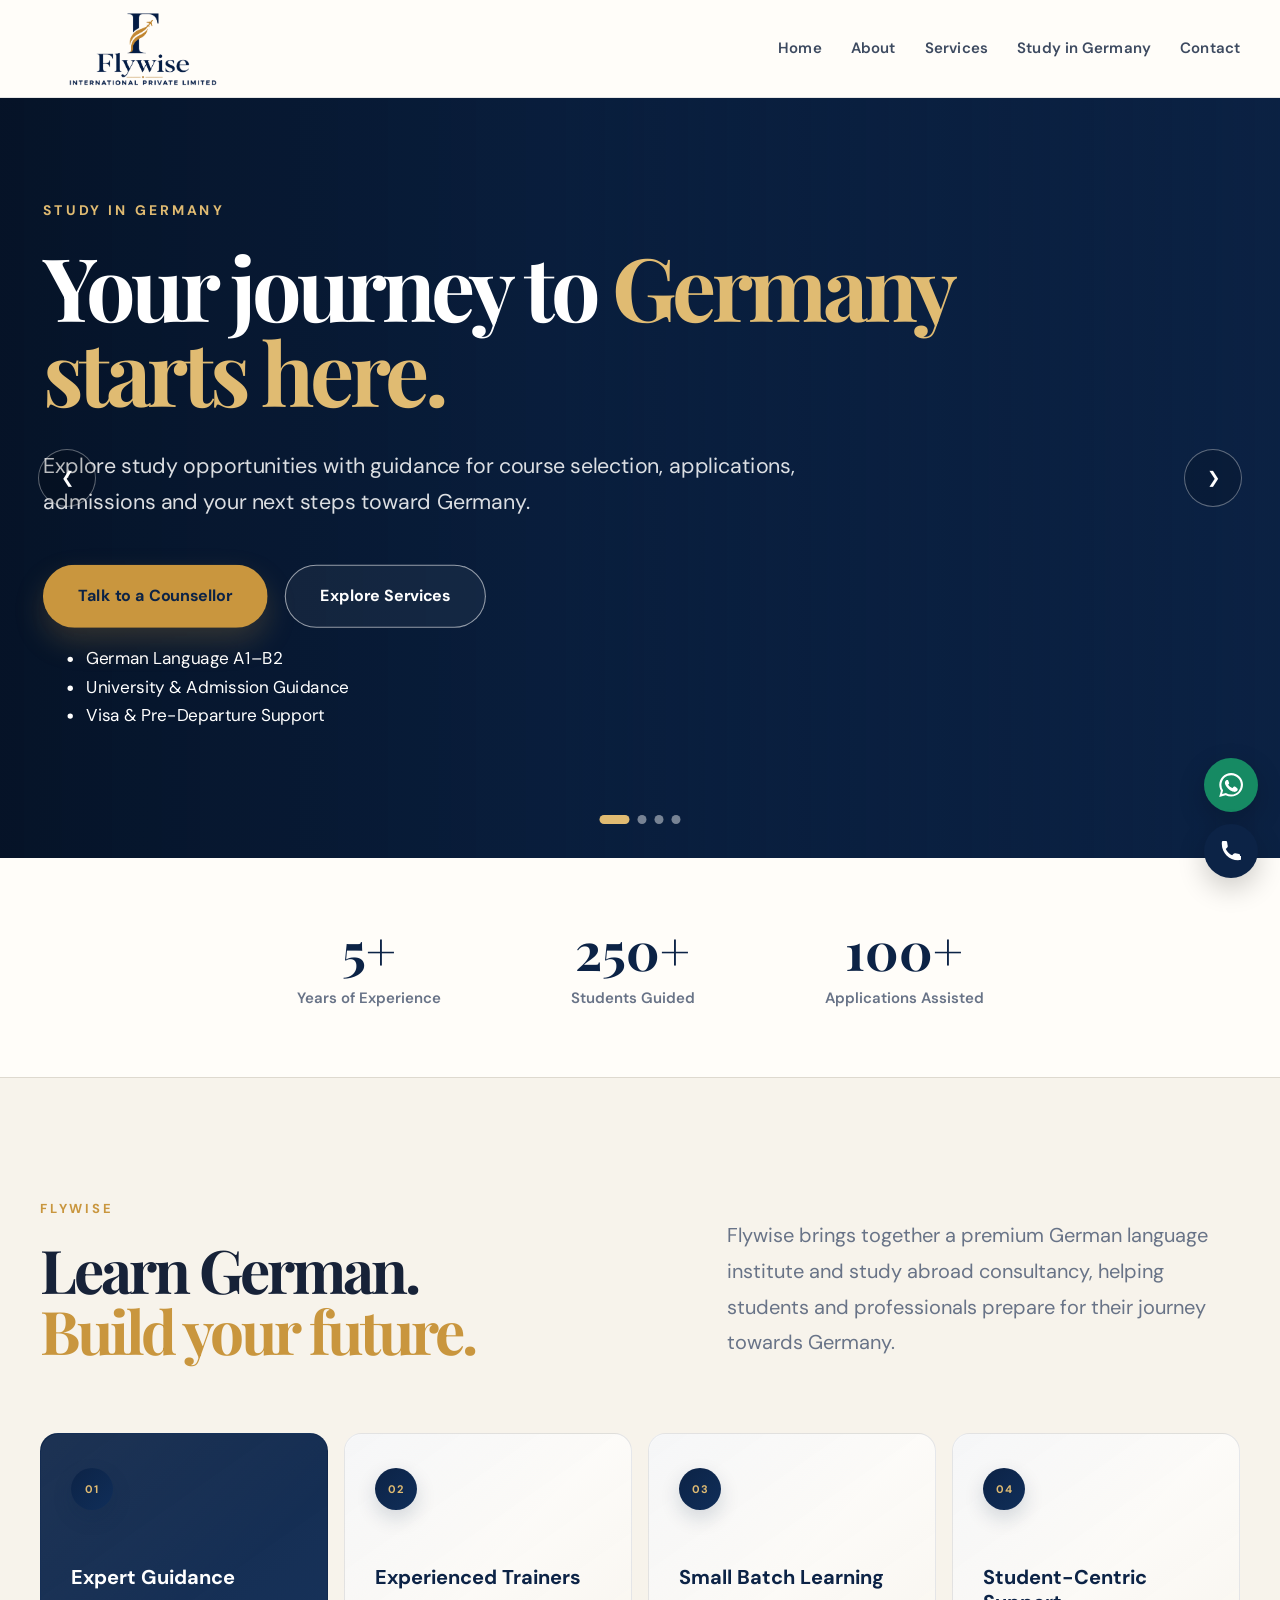
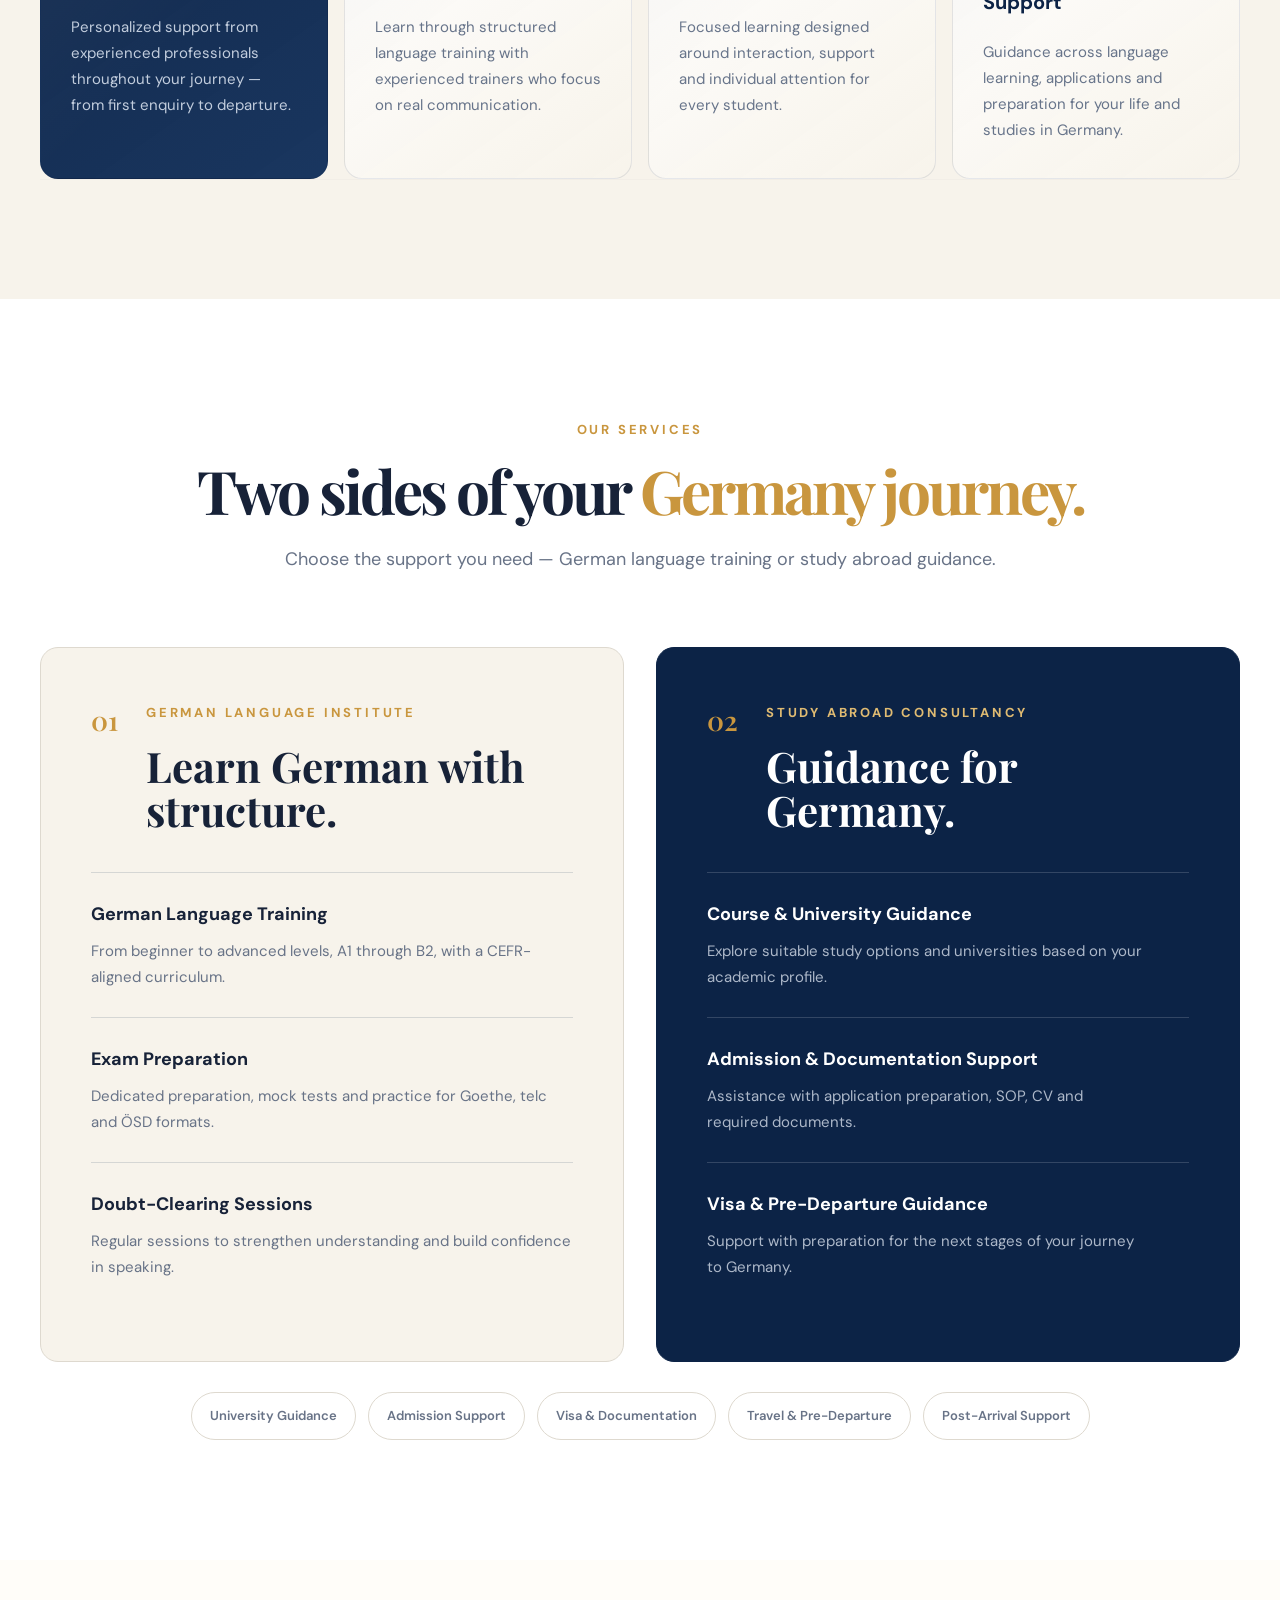
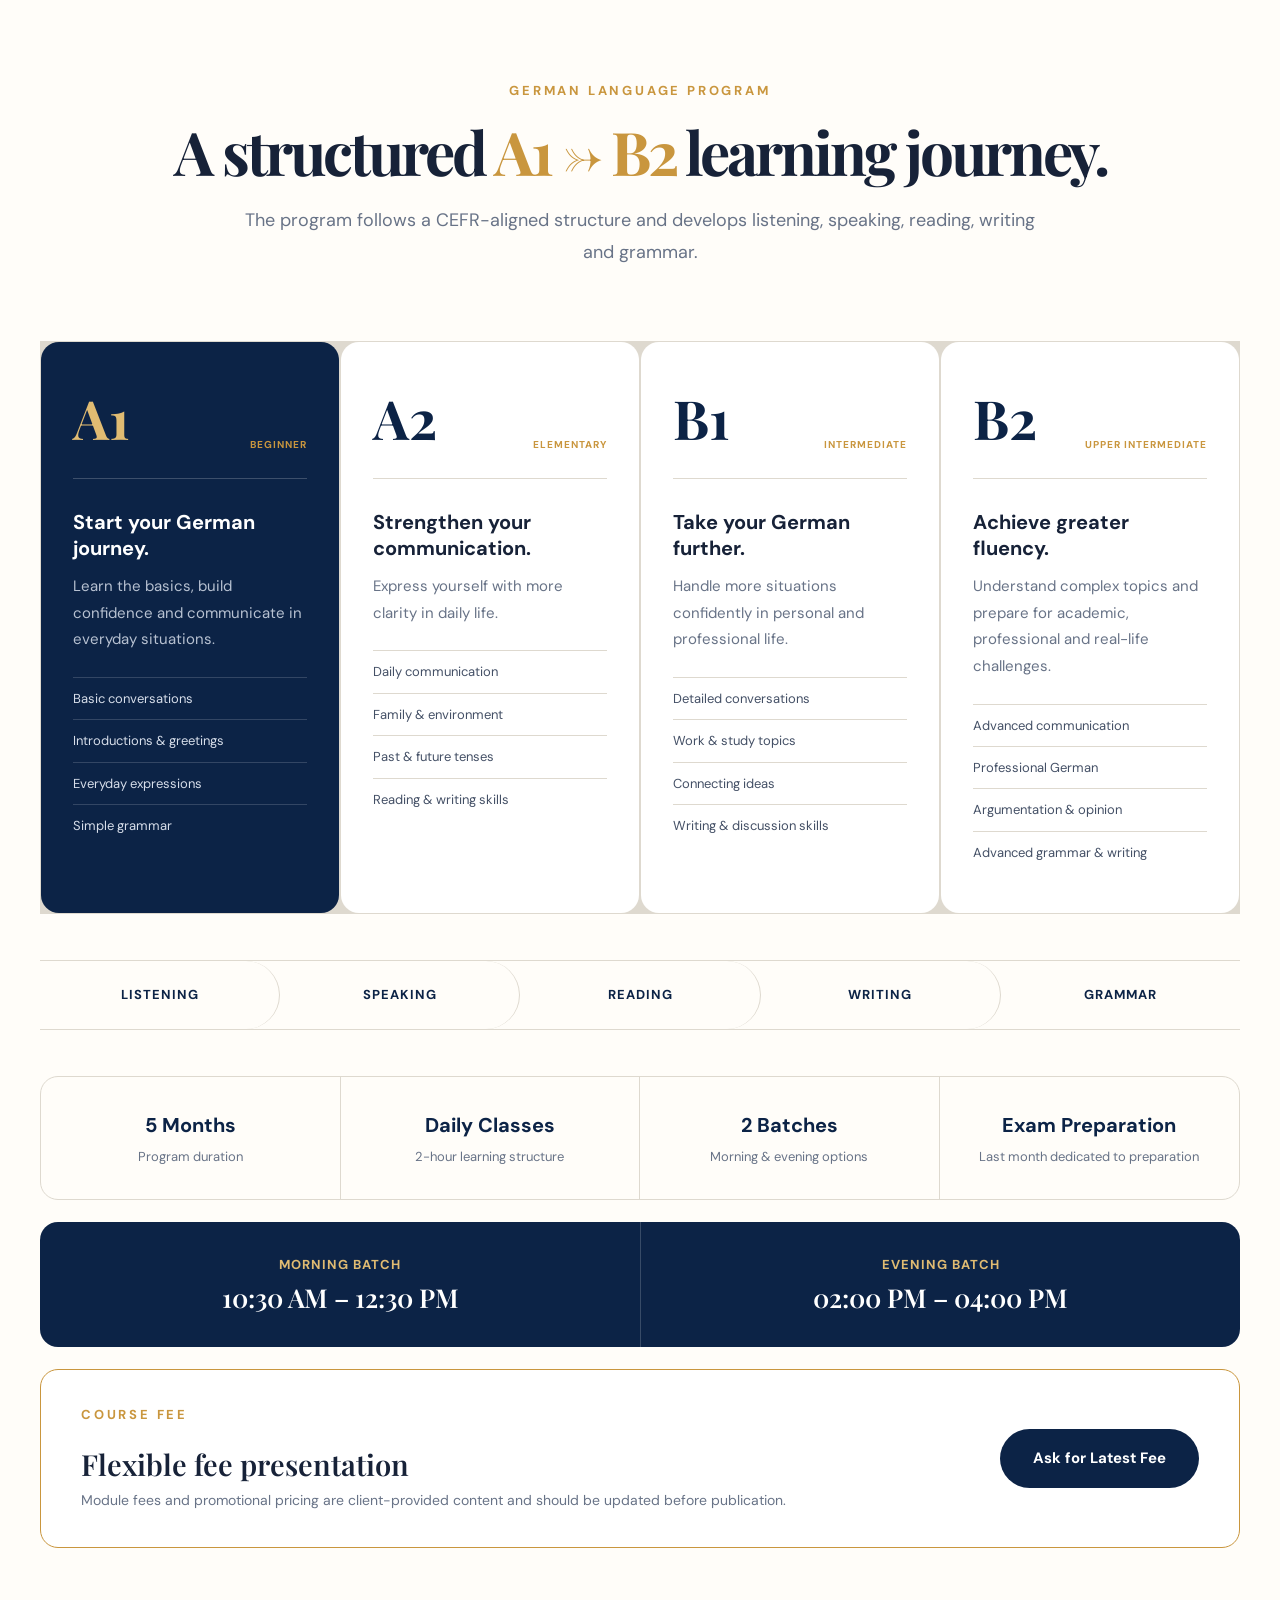
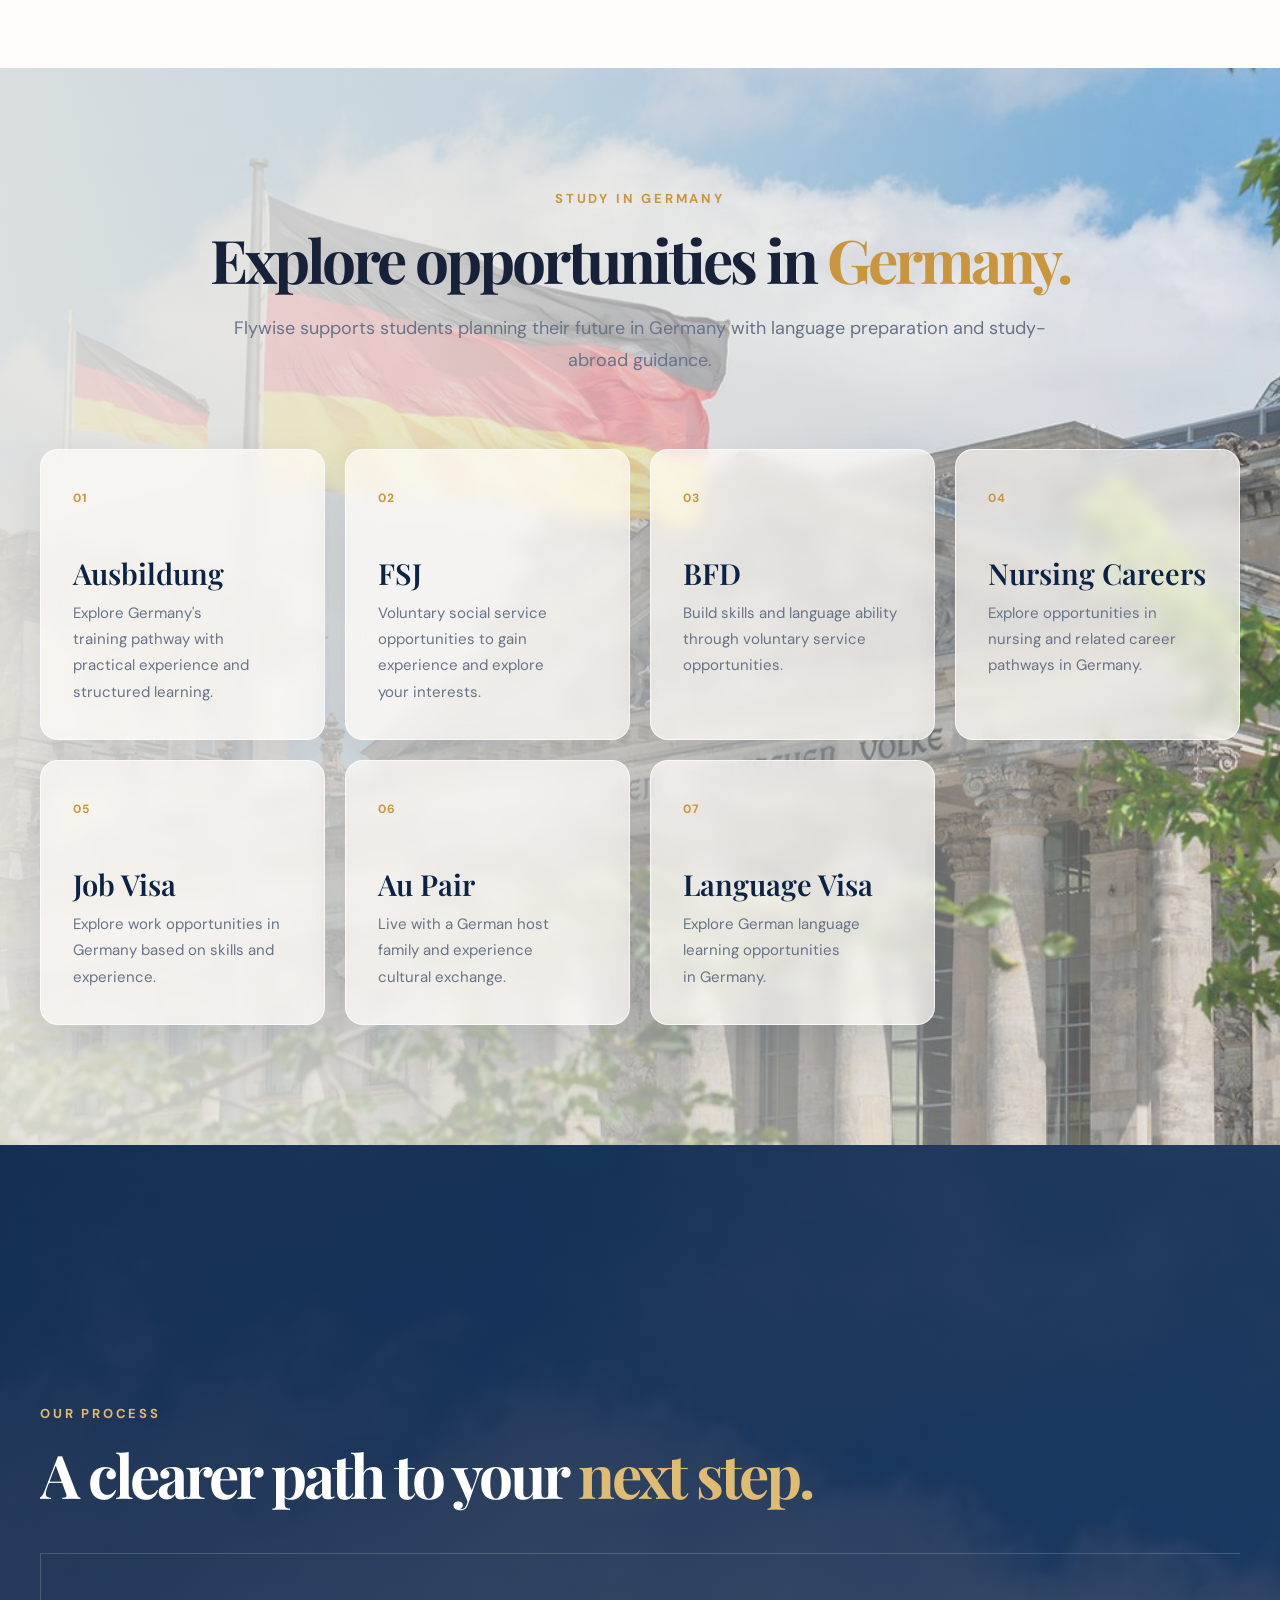
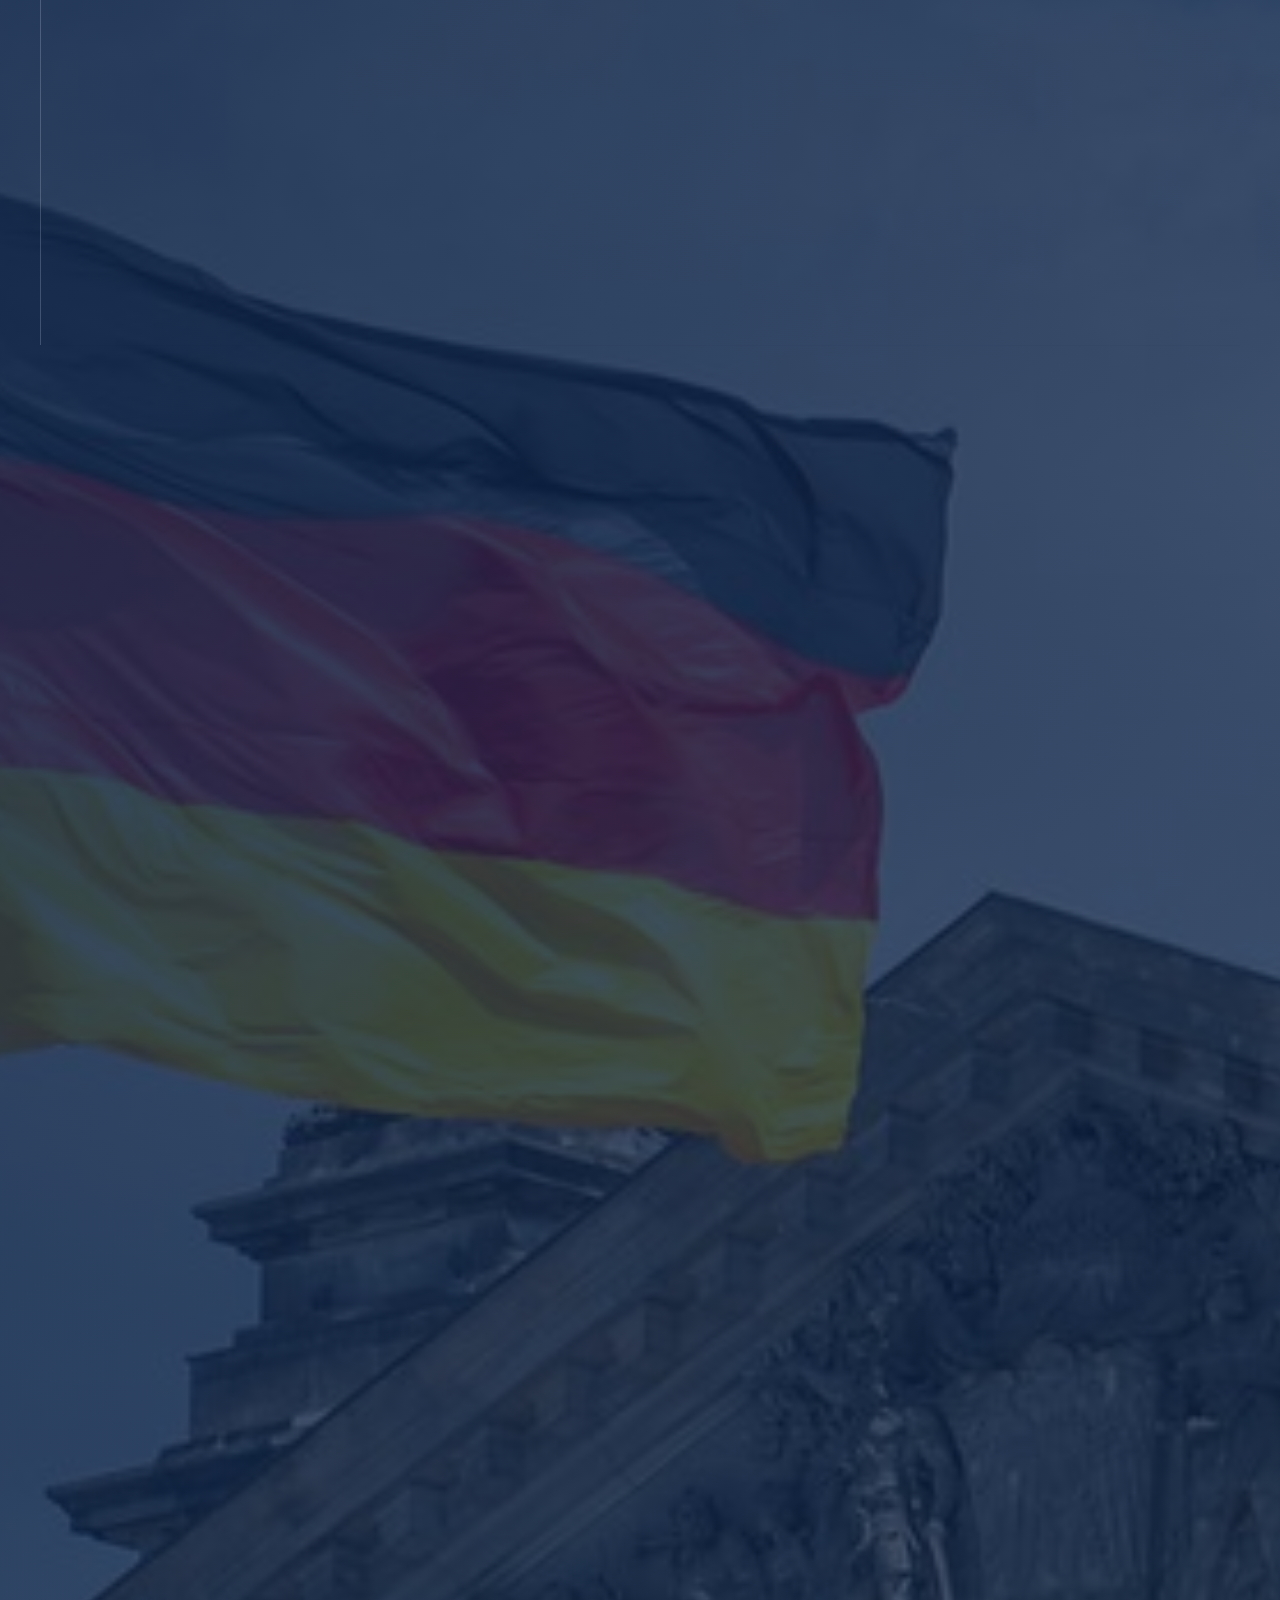
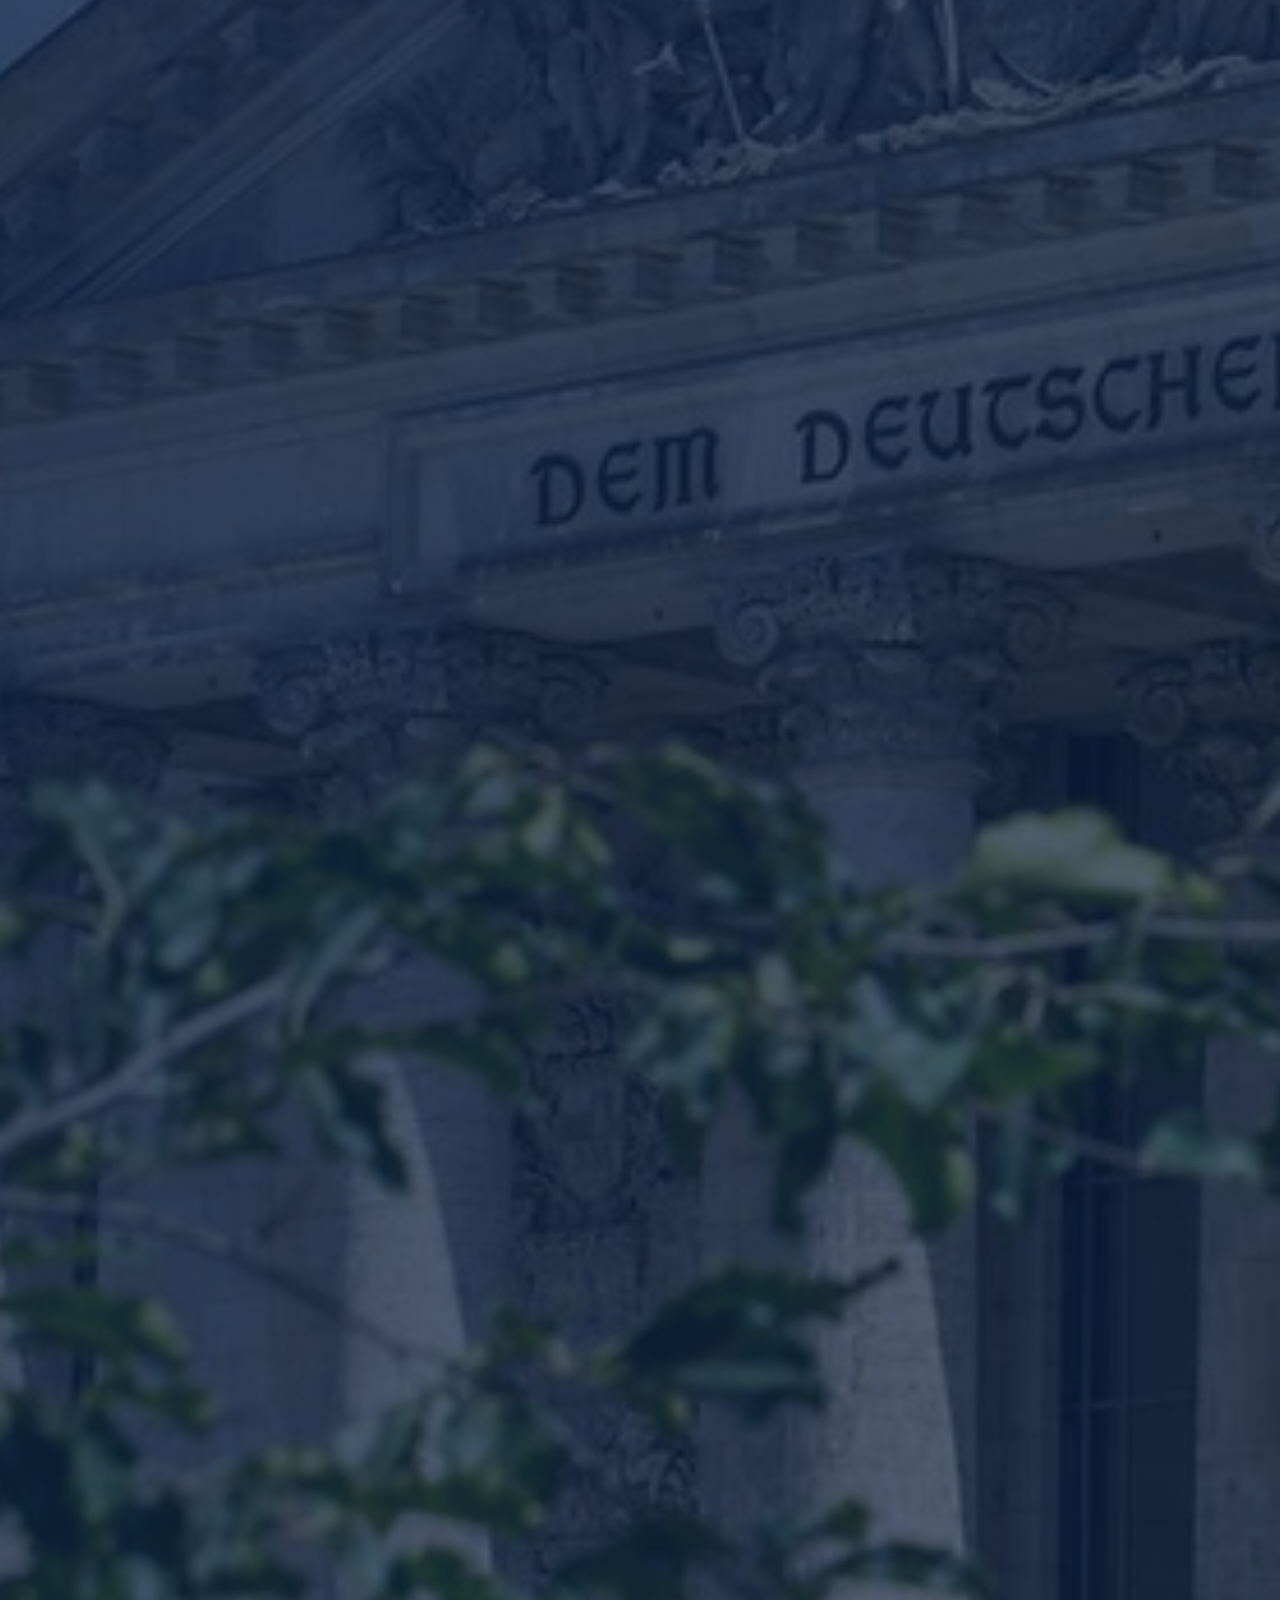
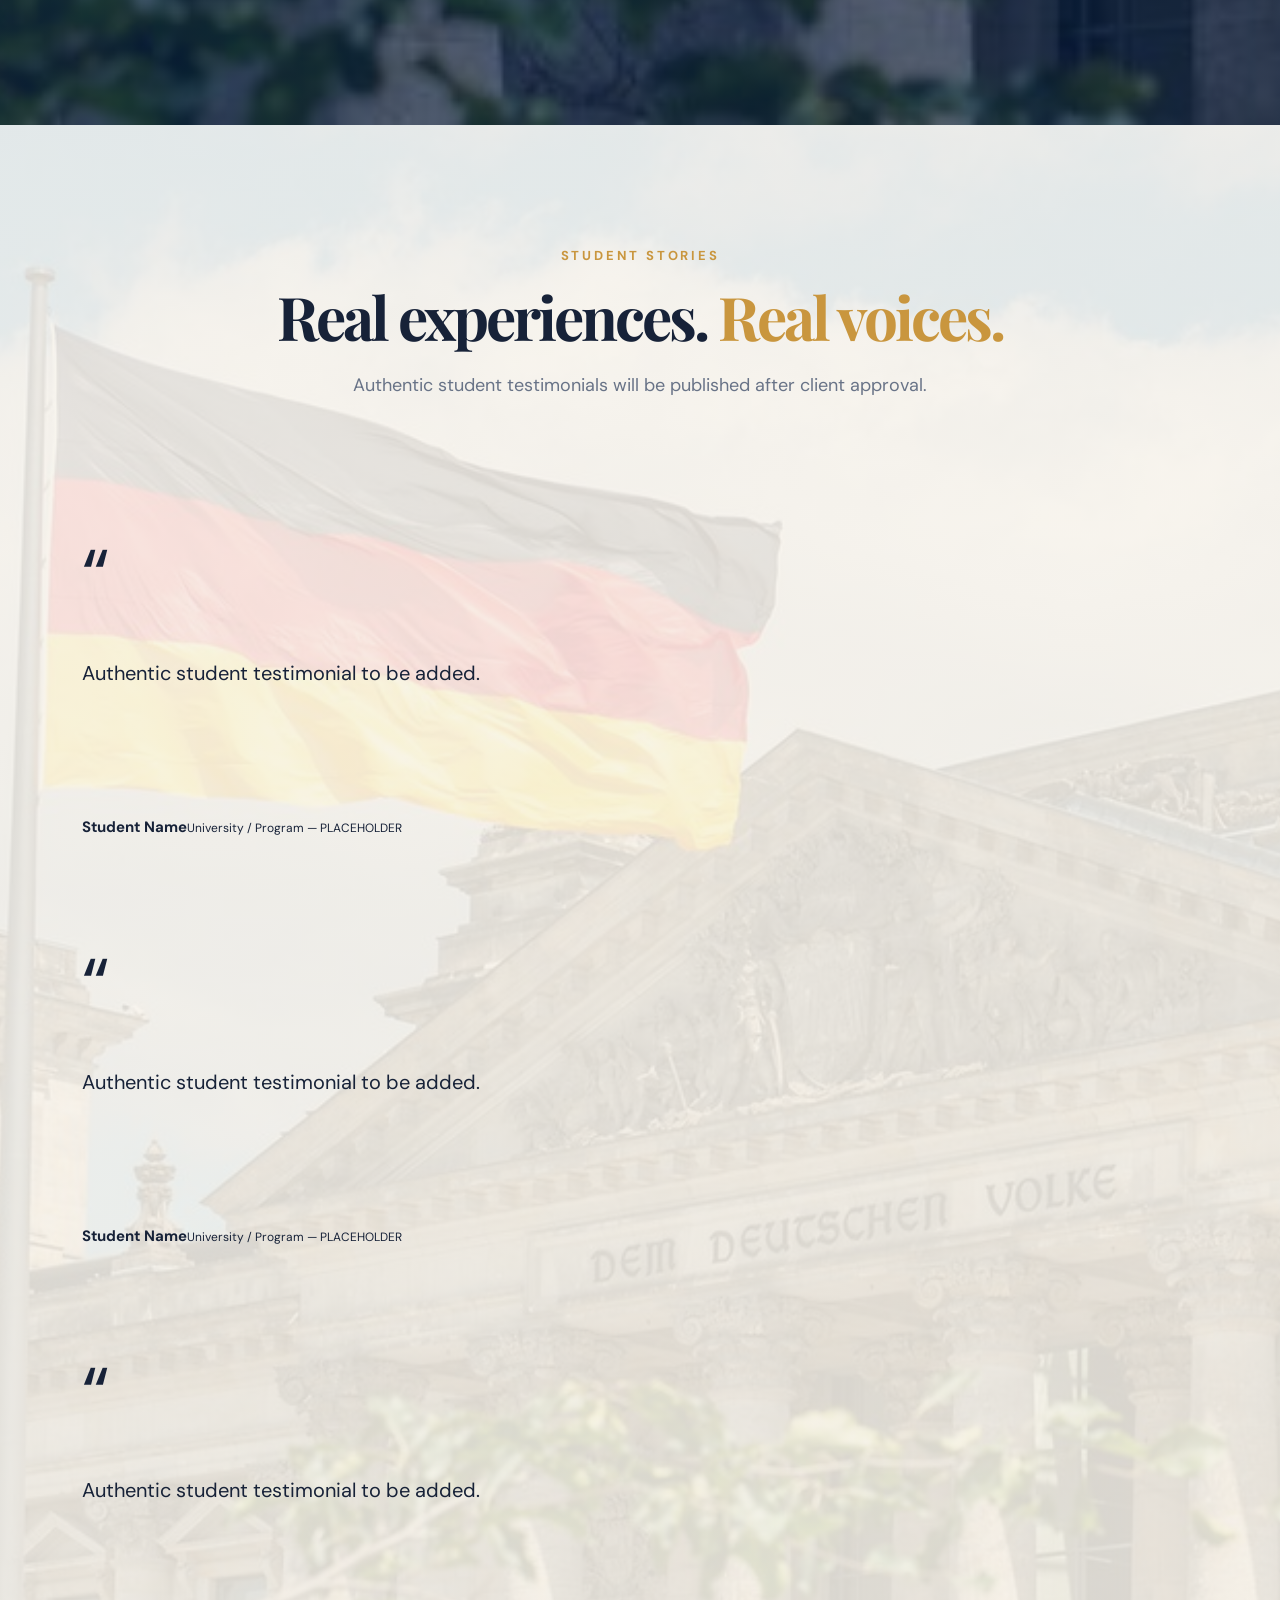
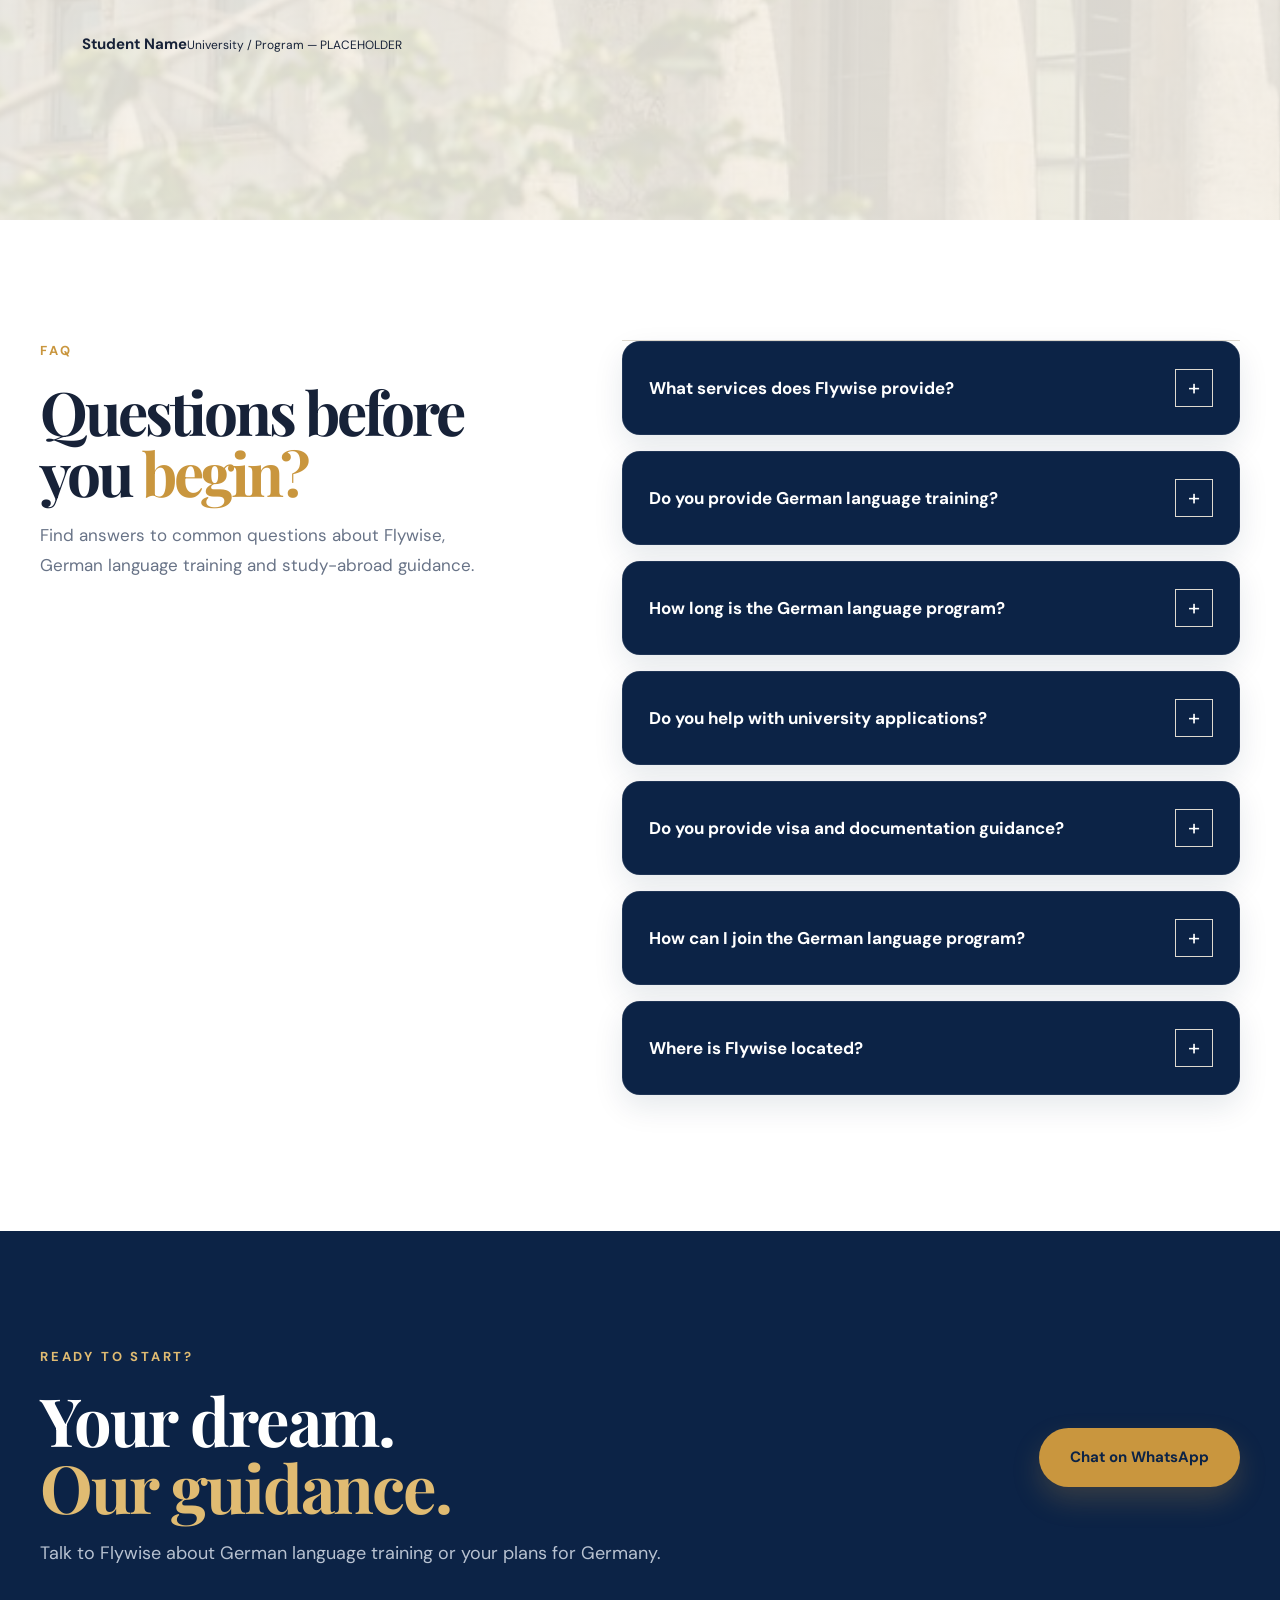
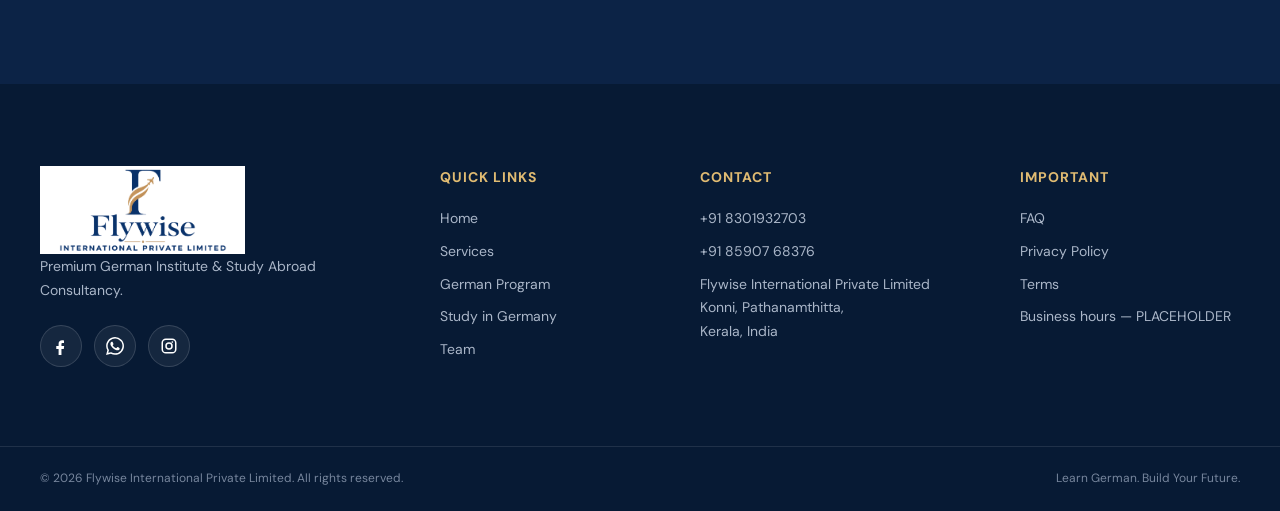
==== commit beb98285: "Initial Flywise website" ====
--- a/index.html
+++ b/index.html
@@ -503,7 +503,7 @@
 
                 <!-- Facebook -->
                 <a
-                    href="#"
+                    href="https://www.facebook.com/share/1UyzL5e3G7/"
                     target="_blank"
                     rel="noopener"
                     aria-label="Facebook"
@@ -527,7 +527,7 @@
 
                 <!-- Instagram -->
 <a 
-    href="#" 
+    href="https://www.instagram.com/flywise.internationalpvtltd?stkn=eWNvZDZ1OWF2em5j" 
     target="_blank" 
     rel="noopener" 
     aria-label="Instagram"
--- a/css/style.css
+++ b/css/style.css
@@ -1173,6 +1173,100 @@
     grid-column: span 1;
 }
 
+/* ==========================================
+   GERMANY OPPORTUNITIES MOBILE SLIDER
+   ========================================== */
+
+.opportunity-dots {
+    display: none;
+}
+
+@media (max-width: 850px) {
+
+    /* VIEWPORT */
+    .opportunities-slider {
+        width: 100%;
+        overflow: hidden;
+    }
+
+    /* MOVING TRACK */
+    .opportunities {
+        display: flex !important;
+        grid-template-columns: none !important;
+
+        width: 100% !important;
+
+        gap: 0 !important;
+
+        margin: 0 !important;
+
+        transition: transform 0.55s cubic-bezier(.22, 1, .36, 1);
+
+        transform: translateX(0);
+    }
+
+    /* CARD */
+    .opportunity {
+        flex: 0 0 100% !important;
+
+        width: 100% !important;
+        min-width: 100% !important;
+
+        min-height: 230px !important;
+        height: 250px !important;
+
+        box-sizing: border-box;
+
+        margin: 0 !important;
+
+        transform: none !important;
+        opacity: 1 !important;
+    }
+
+    .opportunity:hover {
+        transform: none !important;
+        box-shadow: none !important;
+    }
+
+    /* DOTS */
+    .opportunity-dots {
+        display: flex !important;
+
+        justify-content: center;
+        align-items: center;
+
+        gap: 8px;
+
+        margin-top: 24px;
+    }
+
+    .opportunity-dot {
+        width: 8px;
+        height: 8px;
+
+        padding: 0;
+
+        border: 0;
+
+        border-radius: 50%;
+
+        background: rgba(12, 35, 70, 0.25);
+
+        cursor: pointer;
+
+        transition:
+            width 0.25s ease,
+            background 0.25s ease;
+    }
+
+    .opportunity-dot.active {
+        width: 24px;
+
+        background: var(--gold);
+
+        border-radius: 999px;
+    }
+}
 
 /* =========================================================
    PROCESS
@@ -1319,71 +1413,567 @@
 
 
 /* =========================================================
-   STUDENT STORIES
+   PREMIUM TESTIMONIAL CAROUSEL
+   Desktop: multiple cards visible
+   Mobile: one card visible + swipe
 ========================================================= */
 
 .stories {
-    background: var(--cream);
-}
-
-.story-grid {
-    display: grid;
-
-    grid-template-columns: repeat(3, 1fr);
-
-    gap: 18px;
-}
-
-.story {
     position: relative;
-
-    padding: 34px;
-
-    background: #fff;
-
-    border: 1px solid var(--line);
-}
-
-.quote {
+    overflow: hidden;
+
+    background:
+        linear-gradient(
+            rgba(247,243,235,.88),
+            rgba(247,243,235,.88)
+        ),
+        url("../images/germany-bg.jpg") center / cover no-repeat;
+}
+
+
+/* =========================================================
+   CAROUSEL
+========================================================= */
+
+.testimonial-carousel {
+    position: relative;
+
+    width: 100%;
+    max-width: 1180px;
+
+    margin: 0 auto;
+
+    padding: 15px 60px 25px;
+
+    overflow: hidden;
+}
+
+
+/* =========================================================
+   TRACK
+========================================================= */
+
+.testimonial-track {
+    display: flex;
+
+    align-items: stretch;
+
+    gap: 24px;
+
+    width: max-content;
+
+    transform: translateX(0);
+
+    transition:
+        transform .7s cubic-bezier(.22,1,.36,1);
+
+    will-change: transform;
+}
+
+
+/* =========================================================
+   CARD
+========================================================= */
+
+.testimonial-card {
+    position: relative;
+
+    flex: 0 0 350px;
+
+    width: 350px;
+    height: 540px;
+
+    overflow: hidden;
+
+    background:
+        linear-gradient(
+            145deg,
+            rgba(255,255,255,.98),
+            rgba(247,243,235,.97)
+        );
+
+    border: 1px solid rgba(201,150,62,.32);
+
+    border-radius: 20px;
+
+    box-shadow:
+        0 20px 55px rgba(12,35,70,.14);
+
+    transition:
+        box-shadow .35s ease,
+        transform .35s ease;
+}
+
+.testimonial-card:hover {
+    transform: translateY(-5px);
+
+    box-shadow:
+        0 28px 65px rgba(12,35,70,.18);
+}
+
+
+/* =========================================================
+   TOP
+========================================================= */
+
+.testimonial-top {
+    position: absolute;
+
+    top: 17px;
+    left: 18px;
+    right: 18px;
+
+    z-index: 5;
+
+    display: flex;
+    align-items: center;
+    justify-content: space-between;
+}
+
+.testimonial-logo {
+    width: 92px;
+    height: 38px;
+
+    object-fit: contain;
+
+    mix-blend-mode: multiply;
+}
+
+
+/* =========================================================
+   PHOTO
+========================================================= */
+
+.testimonial-photo-wrap {
+    position: relative;
+
+    height: 265px;
+
+    overflow: hidden;
+
+    background:
+        linear-gradient(
+            135deg,
+            #eee7dc,
+            #ddd3c3
+        );
+}
+
+.testimonial-photo-wrap::before {
+    content: "";
+
+    position: absolute;
+    inset: 0;
+
+    z-index: 2;
+
+    pointer-events: none;
+
+    background:
+        linear-gradient(
+            135deg,
+            rgba(255,255,255,.2),
+            transparent 55%
+        );
+}
+
+.testimonial-photo-wrap::after {
+    content: "GERMANY";
+
+    position: absolute;
+
+    right: -13px;
+    bottom: 24px;
+
+    z-index: 3;
+
+    padding: 6px 17px;
+
+    color: rgba(12,35,70,.45);
+
+    font-size: 7px;
+    font-weight: 700;
+
+    letter-spacing: 3px;
+
+    border: 1px solid rgba(12,35,70,.16);
+
+    transform: rotate(-90deg);
+}
+
+.testimonial-photo {
+    width: 100%;
+    height: 100%;
+
+    display: block;
+
+    object-fit: cover;
+    object-position: center;
+}
+
+
+/* =========================================================
+   CONTENT
+========================================================= */
+
+.testimonial-content {
+    position: relative;
+
+    height: 275px;
+
+    padding: 18px 22px 20px;
+
+    background:
+        linear-gradient(
+            180deg,
+            rgba(255,253,249,.98),
+            rgba(247,243,235,.96)
+        );
+}
+
+.testimonial-stars {
+    margin-bottom: 7px;
+
     color: var(--gold);
 
+    font-size: 13px;
+
+    letter-spacing: 2px;
+}
+
+.testimonial-quote-mark {
+    position: absolute;
+
+    top: 22px;
+    right: 20px;
+
+    color: rgba(201,150,62,.18);
+
     font:
-        700 60px/1
+        700 58px/1
         "Playfair Display",
         Georgia,
         serif;
 }
 
-.story blockquote {
-    min-height: 80px;
-
-    margin: 12px 0 30px;
-
-    color: #465167;
+.testimonial-content blockquote {
+    position: relative;
+
+    z-index: 2;
+
+    height: 105px;
+
+    margin: 0;
+
+    color: #354158;
 
     font:
-        400 17px/1.7
+        400 14px/1.55
         "Playfair Display",
         Georgia,
         serif;
 }
 
-.story strong {
+
+/* =========================================================
+   STUDENT
+========================================================= */
+
+.testimonial-student {
+    display: flex;
+
+    align-items: center;
+
+    gap: 10px;
+
+    margin-top: 15px;
+
+    padding-top: 12px;
+
+    border-top: 1px solid rgba(12,35,70,.12);
+}
+
+.testimonial-student strong {
     display: block;
 
     color: var(--navy);
 
     font-size: 14px;
-}
-
-.story small {
-    display: block;
-
-    margin-top: 4px;
-
-    color: var(--muted);
-
-    font-size: 11px;
+    font-weight: 700;
+}
+
+
+/* =========================================================
+   ARROWS
+========================================================= */
+
+.testimonial-arrow {
+    position: absolute;
+
+    top: 50%;
+
+    z-index: 20;
+
+    width: 48px;
+    height: 48px;
+
+    display: grid;
+    place-items: center;
+
+    border: 1px solid rgba(12,35,70,.12);
+
+    border-radius: 50%;
+
+    background: rgba(255,255,255,.92);
+
+    color: var(--navy);
+
+    font-size: 30px;
+    line-height: 1;
+
+    cursor: pointer;
+
+    box-shadow:
+        0 10px 28px rgba(12,35,70,.14);
+
+    transform: translateY(-50%);
+
+    transition:
+        background .25s ease,
+        color .25s ease,
+        transform .25s ease,
+        box-shadow .25s ease;
+}
+
+.testimonial-prev {
+    left: 0;
+}
+
+.testimonial-next {
+    right: 0;
+}
+
+.testimonial-arrow:hover {
+    background: var(--navy);
+
+    color: #fff;
+
+    transform:
+        translateY(-50%)
+        scale(1.06);
+
+    box-shadow:
+        0 14px 34px rgba(12,35,70,.20);
+}
+
+.testimonial-arrow[hidden] {
+    display: none !important;
+}
+
+
+/* =========================================================
+   DOTS
+========================================================= */
+
+.testimonial-dots {
+    display: flex;
+
+    justify-content: center;
+    align-items: center;
+
+    gap: 8px;
+
+    margin-top: 22px;
+}
+
+.testimonial-dots button {
+    width: 7px;
+    height: 7px;
+
+    padding: 0;
+
+    border: 0;
+
+    border-radius: 50%;
+
+    background: rgba(12,35,70,.25);
+
+    cursor: pointer;
+
+    transition:
+        width .25s ease,
+        background .25s ease;
+}
+
+.testimonial-dots button.active {
+    width: 24px;
+
+    border-radius: 999px;
+
+    background: var(--gold);
+}
+
+
+/* =========================================================
+   TABLET
+========================================================= */
+
+@media(max-width:1150px) {
+
+    .testimonial-carousel {
+        max-width: 850px;
+
+        padding-left: 55px;
+        padding-right: 55px;
+    }
+
+    .testimonial-card {
+        flex-basis: 330px;
+        width: 330px;
+    }
+
+}
+
+
+/* =========================================================
+   MOBILE
+   ONE CARD AT A TIME
+   NO ARROWS
+========================================================= */
+
+/* =========================================================
+   MOBILE — PORTRAIT TESTIMONIAL CARD
+========================================================= */
+
+@media(max-width:850px) {
+
+    .testimonial-carousel {
+        width: 100%;
+        max-width: 430px;
+
+        margin: 0 auto;
+
+        padding: 15px 0 20px;
+
+        overflow: hidden;
+    }
+
+
+    .testimonial-track {
+        gap: 0;
+        width: 100%;
+    }
+
+
+    .testimonial-card {
+        flex: 0 0 100%;
+        width: 100%;
+
+        /* Portrait proportion */
+        height: 125vw;
+        max-height: 620px;
+        min-height: 500px;
+
+        border-radius: 18px;
+
+        transform: none !important;
+    }
+
+
+    .testimonial-card:hover {
+        transform: none;
+    }
+
+
+    /* Hide arrows on mobile */
+
+    .testimonial-arrow {
+        display: none !important;
+    }
+
+
+    /* Keep dots */
+
+    .testimonial-dots {
+        margin-top: 18px;
+    }
+
+}
+
+
+/* =========================================================
+   SMALL MOBILE
+========================================================= */
+
+@media(max-width:560px) {
+
+    .testimonial-carousel {
+        width: 100%;
+        max-width: 100%;
+
+        padding: 12px 0 15px;
+    }
+
+
+    .testimonial-card {
+        width: 100%;
+
+        /*
+           Full-width portrait card.
+           Example:
+           360px screen → ~450px tall
+        */
+
+        height: 125vw;
+
+        min-height: 450px;
+        max-height: 560px;
+
+        border-radius: 15px;
+    }
+
+
+    .testimonial-photo-wrap {
+        height: 58%;
+    }
+
+
+    .testimonial-content {
+        height: 42%;
+
+        padding: 17px 20px;
+    }
+
+}
+
+
+/* =========================================================
+   VERY SMALL MOBILE
+========================================================= */
+
+@media(max-width:380px) {
+
+    .testimonial-card {
+        width: 100%;
+
+        height: 125vw;
+
+        min-height: 420px;
+        max-height: 500px;
+
+        border-radius: 14px;
+    }
+
+
+    .testimonial-photo-wrap {
+        height: 57%;
+    }
+
+
+    .testimonial-content {
+        height: 43%;
+    }
+
 }
 
 
@@ -1832,16 +2422,16 @@
     }
 
     .brand {
-        margin-left: 0;
+        margin-left: 20px !important;
         margin-right: auto;
-
+        
         width: 150px;
         height: 58px;
         flex: 0 0 150px;
     }
 
     .brand img {
-        width: 100%;
+        width: calc(100% - 8px);
         height: 100%;
         object-fit: contain;
         object-position: left center;
@@ -4413,31 +5003,393 @@
 }
 
 
-/* ---------- TEAM CARDS ---------- */
-
-.team-card {
-    transition:
-        transform 0.35s ease,
-        box-shadow 0.35s ease;
-}
-
-.team-card {
-    transform-style: preserve-3d;
-}
-
-.team-card:hover {
-    box-shadow: 0 22px 50px rgba(12, 35, 70, 0.12);
-}
-
-.team-card:hover .team-photo {
-    transform: scale(1.035);
-}
-
-.team-photo {
-    overflow: hidden;
-    transition: transform 0.5s ease;
-}
-
+/* =========================================================
+   TEAM CARDS — COMPACT MOBILE / RESPONSIVE
+   ========================================================= */
+
+.team{
+    width:100%;
+    background:var(--paper);
+    padding:90px 0;
+    overflow:hidden;
+}
+
+.team > .container{
+    width:min(1500px, calc(100% - 80px));
+    margin:0 auto;
+}
+
+
+/* =========================
+   GRID
+   ========================= */
+
+.team-grid{
+    display:grid !important;
+    grid-template-columns:repeat(3, minmax(0, 1fr)) !important;
+    gap:28px !important;
+    width:100%;
+    align-items:start !important;
+}
+
+
+/* =========================
+   CARD
+   ========================= */
+
+.team-card{
+    position:relative !important;
+
+    width:100% !important;
+    min-width:0 !important;
+    min-height:0 !important;
+
+    height:360px !important;
+    aspect-ratio:auto !important;
+
+    overflow:hidden !important;
+
+    border-radius:18px !important;
+
+    background:var(--navy);
+
+    border:1px solid rgba(12,35,70,.08);
+
+    box-shadow:0 18px 45px rgba(12,35,70,.12);
+
+    isolation:isolate;
+
+    grid-column:auto !important;
+    grid-row:auto !important;
+
+    transform:none;
+}
+
+
+/* =========================
+   IMAGE
+   ========================= */
+
+.team-card .team-photo,
+.team-card > img{
+    position:absolute !important;
+    inset:0 !important;
+
+    width:100% !important;
+    height:100% !important;
+
+    overflow:hidden;
+}
+
+.team-card .team-photo img,
+.team-card > img{
+    width:100% !important;
+    height:100% !important;
+
+    object-fit:cover !important;
+    object-position:center !important;
+
+    display:block;
+}
+
+
+/* =========================
+   DARK IMAGE GRADIENT
+   ========================= */
+
+.team-card::after{
+    content:"";
+
+    position:absolute;
+    inset:0;
+
+    z-index:1;
+
+    background:
+        linear-gradient(
+            to top,
+            rgba(7,22,45,.96) 0%,
+            rgba(7,22,45,.70) 30%,
+            rgba(7,22,45,.12) 65%,
+            rgba(7,22,45,0) 100%
+        );
+
+    pointer-events:none;
+}
+
+
+/* =========================
+   CONTENT
+   ========================= */
+
+.team-card-content,
+.team-card > div:last-child{
+    position:absolute !important;
+
+    left:0;
+    right:0;
+    bottom:0;
+
+    z-index:2;
+
+    padding:26px 24px 22px;
+
+    color:#fff;
+}
+
+
+/* =========================
+   NAME
+   ========================= */
+
+.team-card h3{
+    margin:0 0 5px !important;
+
+    color:#fff;
+
+    font-family:Georgia, "Times New Roman", serif;
+
+    font-size:25px !important;
+    line-height:1.1 !important;
+
+    font-weight:700;
+}
+
+
+/* =========================
+   ROLE
+   ========================= */
+
+.team-card p{
+    margin:0 !important;
+
+    color:#fff;
+
+    font-size:12px !important;
+    line-height:1.4 !important;
+
+    font-weight:600;
+}
+
+
+/* =========================================================
+   TABLET
+   ========================================================= */
+
+@media(max-width:1100px){
+
+    .team{
+        padding:80px 0;
+    }
+
+    .team > .container{
+        width:calc(100% - 50px);
+        max-width:900px;
+    }
+
+    .team-grid{
+        grid-template-columns:repeat(2, minmax(0,1fr)) !important;
+        gap:22px !important;
+    }
+
+    .team-card{
+        height:320px !important;
+    }
+
+}
+
+
+/* =========================================================
+   MOBILE
+   ========================================================= */
+
+@media(max-width:850px){
+
+    .team{
+        padding:65px 0 75px;
+    }
+
+    .team > .container{
+        width:calc(100% - 32px);
+        max-width:700px;
+        margin:0 auto;
+    }
+
+
+    /* EXACTLY TWO CARDS PER ROW */
+
+    .team-grid{
+        display:grid !important;
+
+        grid-template-columns:
+            repeat(2, minmax(0, 1fr)) !important;
+
+        gap:16px !important;
+
+        align-items:start !important;
+    }
+
+
+    /* COMPACT CARD */
+
+    .team-card,
+    .team-card:nth-child(n){
+        width:100% !important;
+
+        height:clamp(155px, 44vw, 180px) !important;
+
+        min-height:0 !important;
+        max-height:180px !important;
+
+        aspect-ratio:auto !important;
+
+        grid-column:auto !important;
+        grid-row:auto !important;
+
+        border-radius:14px !important;
+
+        overflow:hidden !important;
+    }
+
+
+    /* IMAGE MUST NOT CONTROL CARD HEIGHT */
+
+    .team-card .team-photo,
+    .team-card > img{
+        position:absolute !important;
+        inset:0 !important;
+
+        width:100% !important;
+        height:100% !important;
+
+        min-height:0 !important;
+    }
+
+
+    .team-card .team-photo img,
+    .team-card > img{
+        width:100% !important;
+        height:100% !important;
+
+        object-fit:cover !important;
+    }
+
+
+    /* COMPACT TEXT */
+
+    .team-card-content,
+    .team-card > div:last-child{
+        padding:14px 13px 12px !important;
+    }
+
+    .team-card h3{
+        margin:0 0 3px !important;
+
+        font-size:17px !important;
+        line-height:1.1 !important;
+    }
+
+    .team-card p{
+        margin:0 !important;
+
+        font-size:9px !important;
+        line-height:1.3 !important;
+
+        font-weight:600;
+    }
+
+
+    /* REMOVE HOVER LIFT ON TOUCH */
+
+    .team-card:hover{
+        transform:none !important;
+    }
+
+}
+
+
+/* =========================================================
+   SMALL PHONES
+   ========================================================= */
+
+@media(max-width:560px){
+
+    .team{
+        padding:55px 0 65px;
+    }
+
+    .team > .container{
+        width:calc(100% - 24px);
+    }
+
+    .team-grid{
+        grid-template-columns:
+            repeat(2, minmax(0,1fr)) !important;
+
+        gap:12px !important;
+    }
+
+    .team-card,
+    .team-card:nth-child(n){
+        height:clamp(150px, 43vw, 170px) !important;
+
+        max-height:170px !important;
+
+        border-radius:12px !important;
+    }
+
+    .team-card-content,
+    .team-card > div:last-child{
+        padding:12px 10px 10px !important;
+    }
+
+    .team-card h3{
+        font-size:15px !important;
+    }
+
+    .team-card p{
+        font-size:8px !important;
+        line-height:1.3 !important;
+    }
+
+}
+
+
+/* =========================================================
+   VERY SMALL PHONES
+   ========================================================= */
+
+@media(max-width:380px){
+
+    .team > .container{
+        width:calc(100% - 20px);
+    }
+
+    .team-grid{
+        gap:10px !important;
+    }
+
+    .team-card,
+    .team-card:nth-child(n){
+        height:150px !important;
+        max-height:150px !important;
+        border-radius:11px !important;
+    }
+
+    .team-card-content,
+    .team-card > div:last-child{
+        padding:10px 9px 9px !important;
+    }
+
+    .team-card h3{
+        font-size:14px !important;
+    }
+
+    .team-card p{
+        font-size:7.5px !important;
+    }
+
+}
 
 /* ---------- STUDENT STORIES ---------- */
 
@@ -7290,4 +8242,190 @@
     .stat{
         width:100%;
     }
+}
+
+/* =========================================================
+   CONTACT FORM SUCCESS POPUP
+   ========================================================= */
+
+.form-popup{
+    position:fixed;
+    inset:0;
+    z-index:9999;
+
+    display:flex;
+    align-items:center;
+    justify-content:center;
+
+    padding:20px;
+
+    opacity:0;
+    visibility:hidden;
+
+    transition:
+        opacity .3s ease,
+        visibility .3s ease;
+}
+
+.form-popup.is-open{
+    opacity:1;
+    visibility:visible;
+}
+
+
+/* Background */
+
+.form-popup-overlay{
+    position:absolute;
+    inset:0;
+
+    background:rgba(7,22,45,.65);
+
+    backdrop-filter:blur(6px);
+    -webkit-backdrop-filter:blur(6px);
+}
+
+
+/* Popup */
+
+.form-popup-box{
+    position:relative;
+    z-index:1;
+
+    width:min(480px,100%);
+
+    padding:42px 36px 36px;
+
+    background:var(--paper);
+
+    border-radius:18px;
+
+    text-align:center;
+
+    box-shadow:
+        0 30px 90px rgba(0,0,0,.28);
+
+    transform:translateY(20px) scale(.97);
+
+    transition:
+        transform .4s cubic-bezier(.22,1,.36,1);
+}
+
+.form-popup.is-open .form-popup-box{
+    transform:translateY(0) scale(1);
+}
+
+
+/* Success icon */
+
+.form-popup-icon{
+    width:64px;
+    height:64px;
+
+    margin:0 auto 22px;
+
+    display:grid;
+    place-items:center;
+
+    border-radius:50%;
+
+    background:var(--green);
+    color:#fff;
+
+    font-size:30px;
+    font-weight:700;
+}
+
+
+/* Heading */
+
+.form-popup-box .eyebrow{
+    margin-bottom:10px;
+}
+
+.form-popup-box h3{
+    margin:0 0 12px;
+
+    color:var(--navy);
+
+    font-family:"Playfair Display",Georgia,serif;
+
+    font-size:28px;
+    line-height:1.2;
+}
+
+.form-popup-box > p:not(.eyebrow){
+    margin:0 auto 25px;
+
+    max-width:360px;
+
+    color:var(--muted);
+
+    font-size:14px;
+    line-height:1.65;
+}
+
+
+/* Close button */
+
+.form-popup-close {
+    position: absolute;
+    top: 14px;
+    right: 16px;
+
+    width: 36px;
+    height: 36px;
+
+    border: 0;
+    border-radius: 50%;
+
+    background: transparent;
+    color: var(--navy);
+
+    font-size: 28px;
+    line-height: 1;
+
+    cursor: pointer;
+
+    transition: all 0.2s ease;
+}
+
+.form-popup-close:hover {
+    background: var(--cream);
+    transform: rotate(90deg);
+}
+
+
+
+/* Done button */
+
+.form-popup-box .btn{
+    min-width:120px;
+}
+
+
+/* Mobile */
+
+@media(max-width:560px){
+
+    .form-popup{
+        padding:16px;
+    }
+
+    .form-popup-box{
+        padding:38px 24px 28px;
+        border-radius:15px;
+    }
+
+    .form-popup-icon{
+        width:56px;
+        height:56px;
+        font-size:26px;
+        margin-bottom:18px;
+    }
+
+    .form-popup-box h3{
+        font-size:24px;
+    }
+
 }
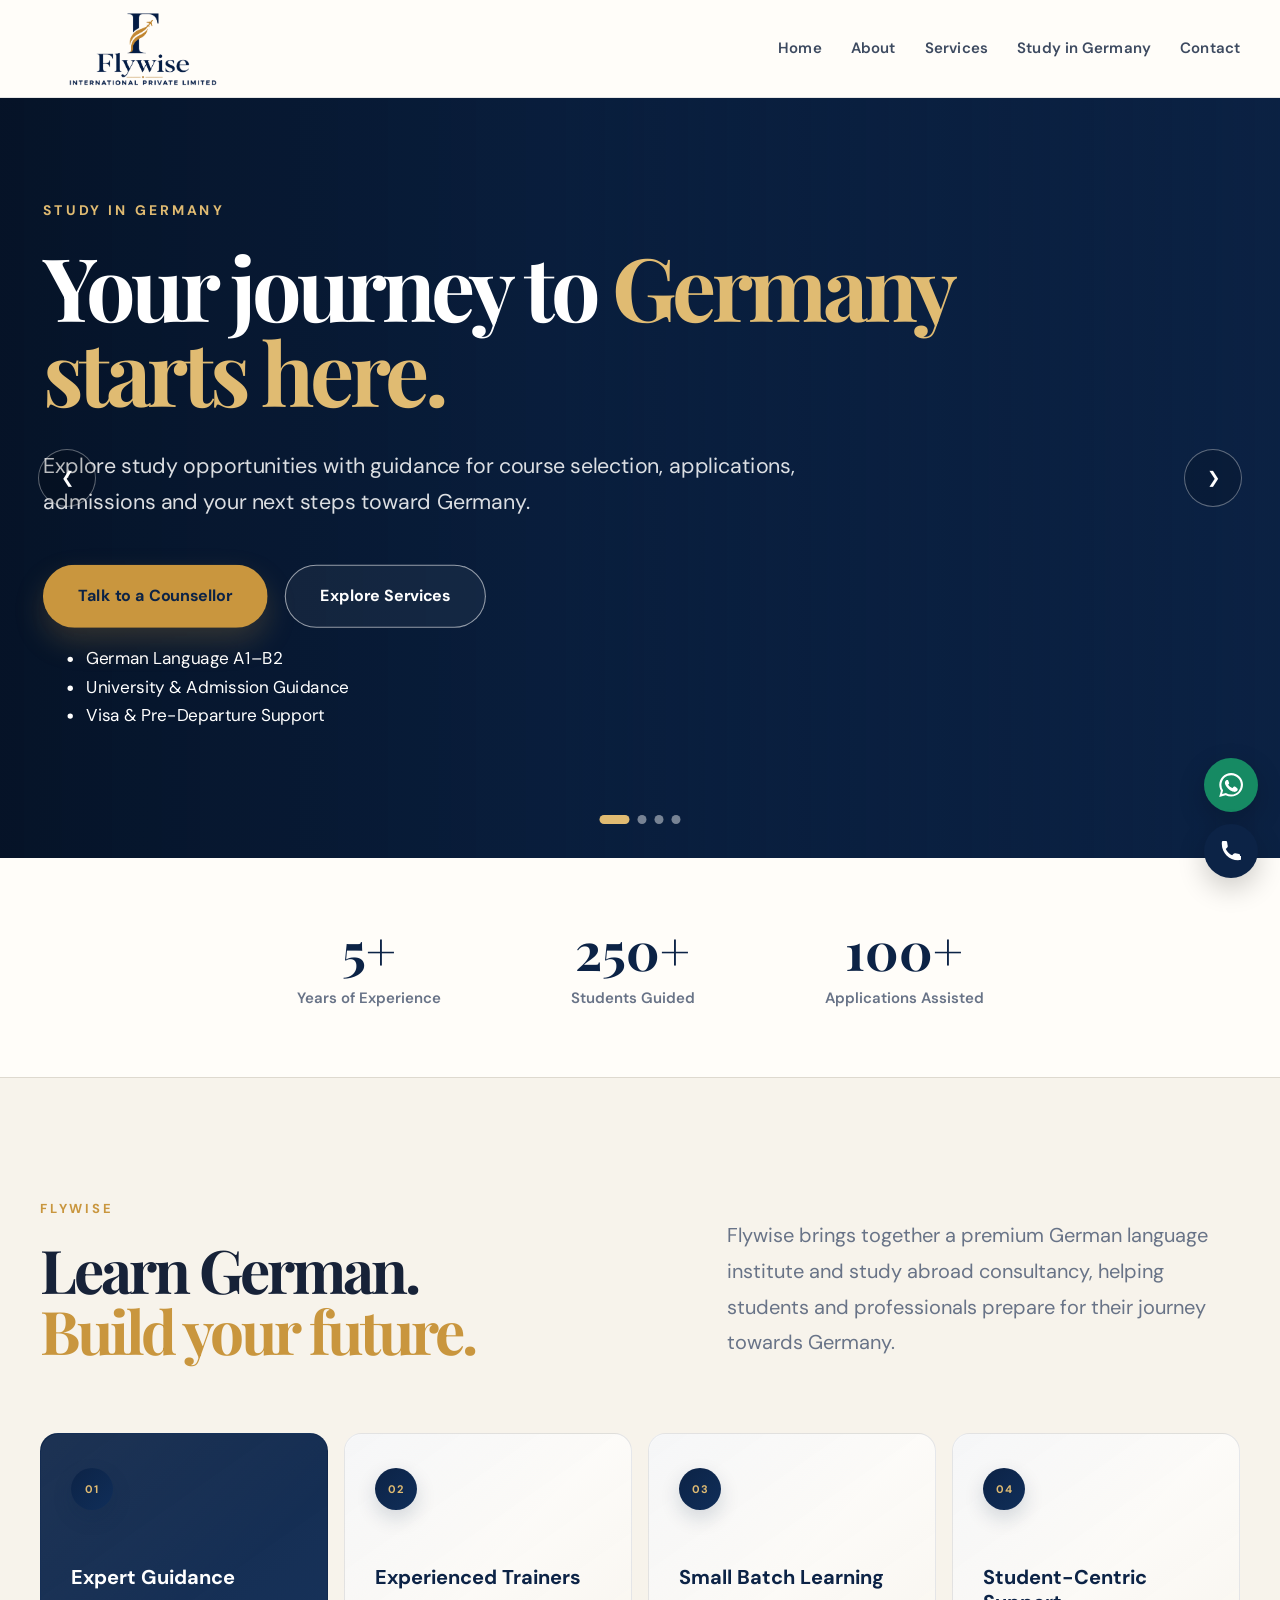
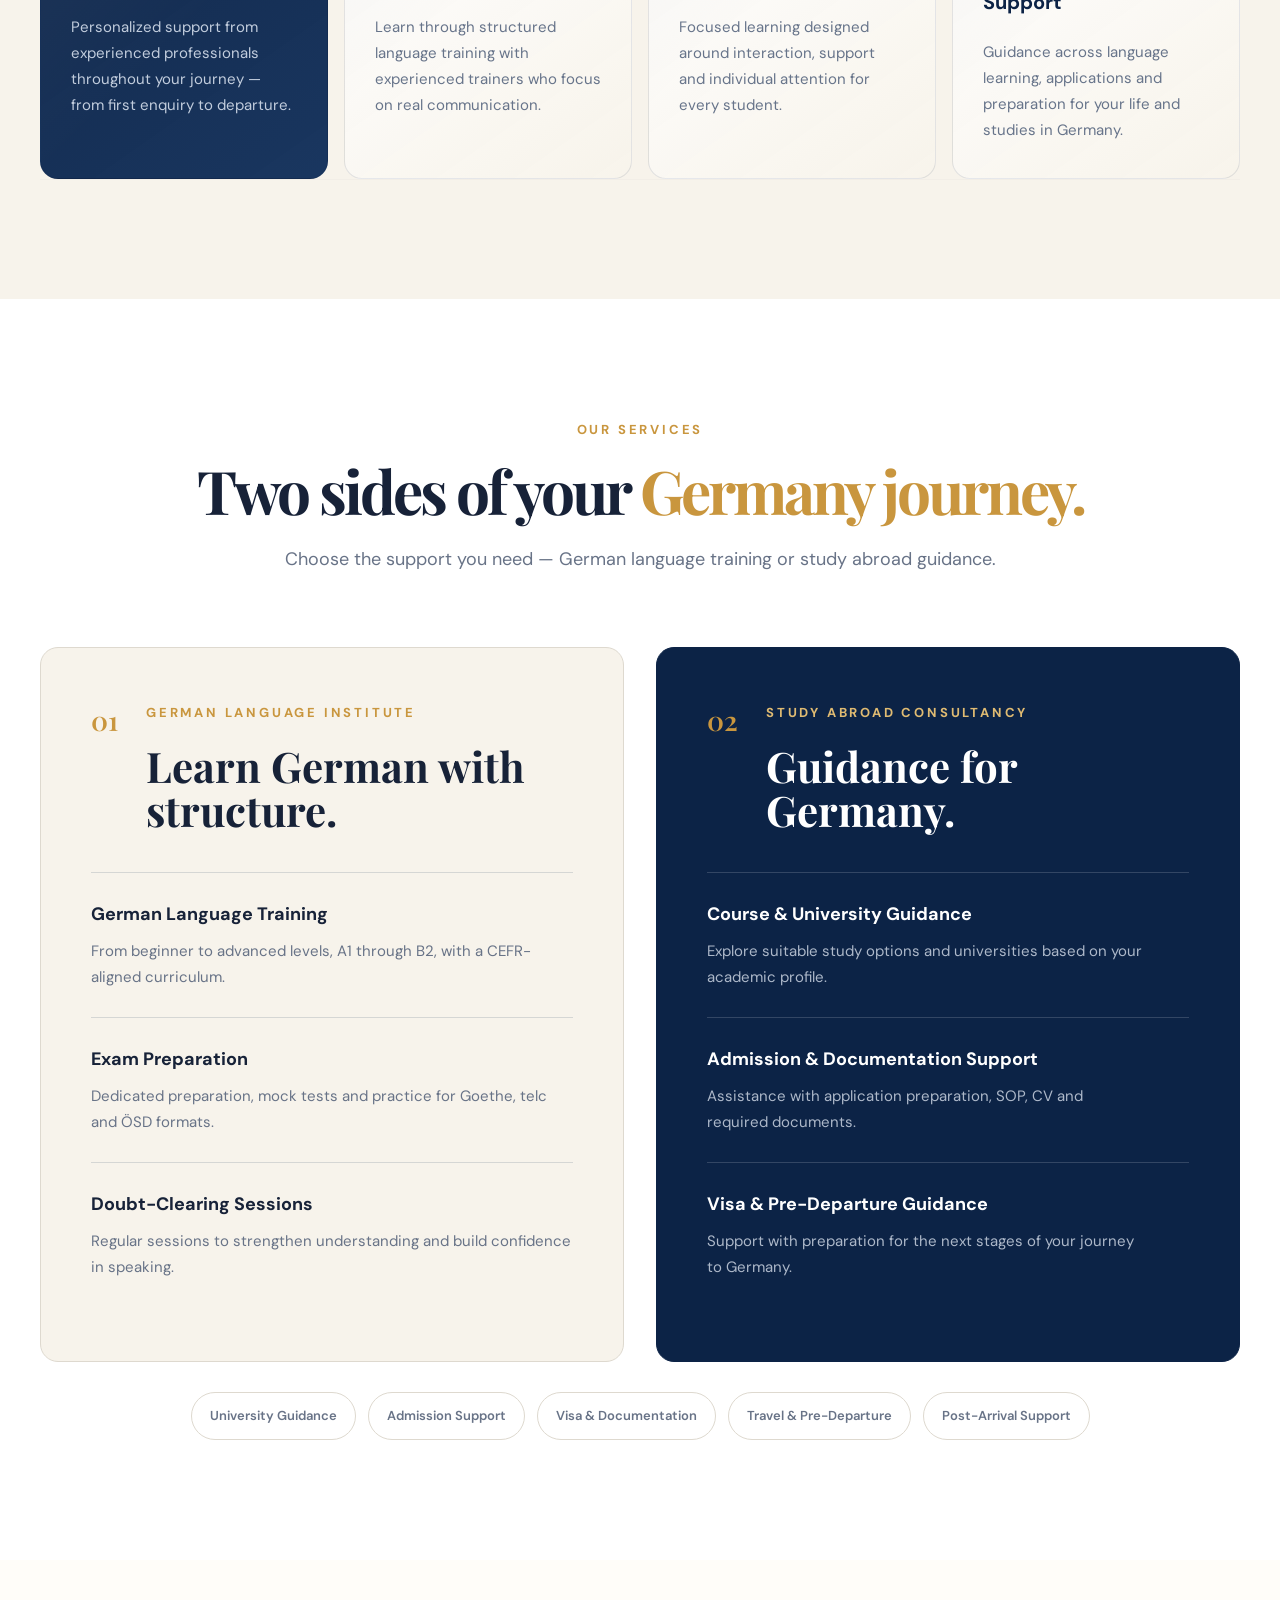
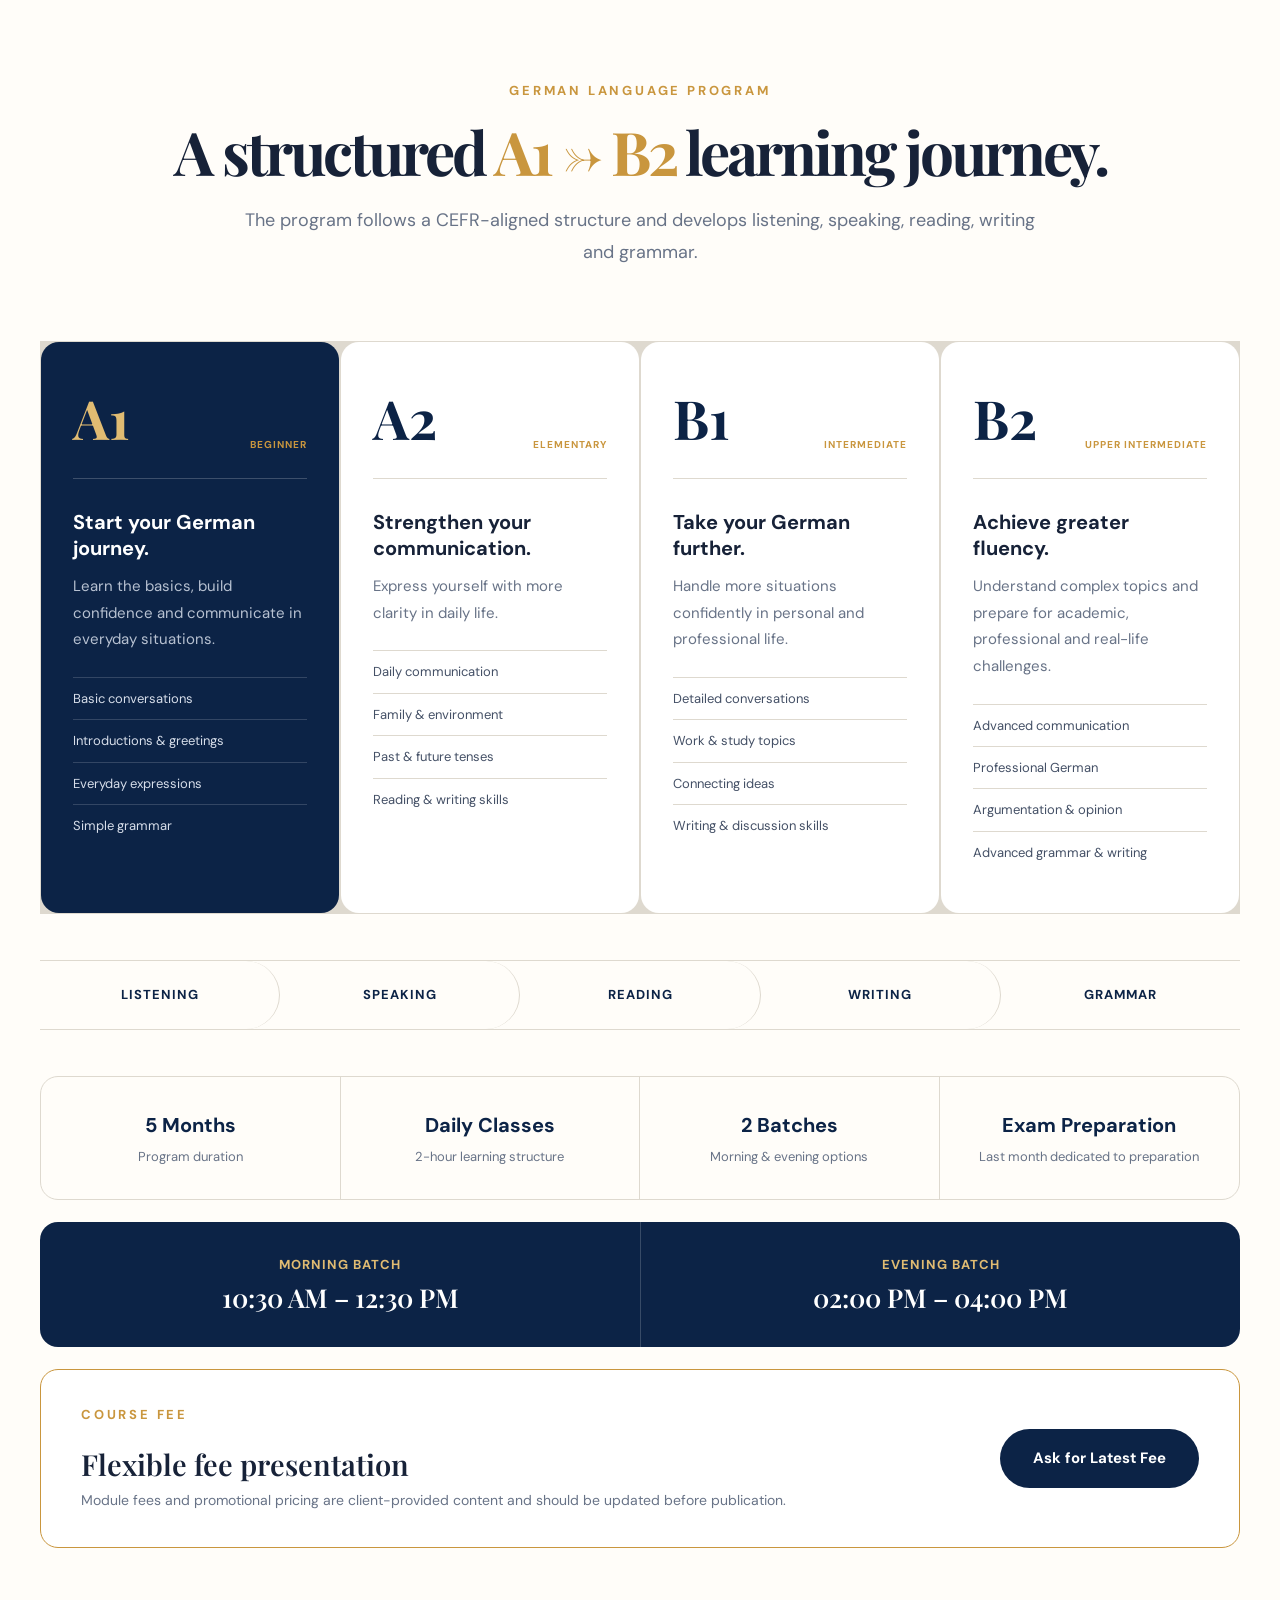
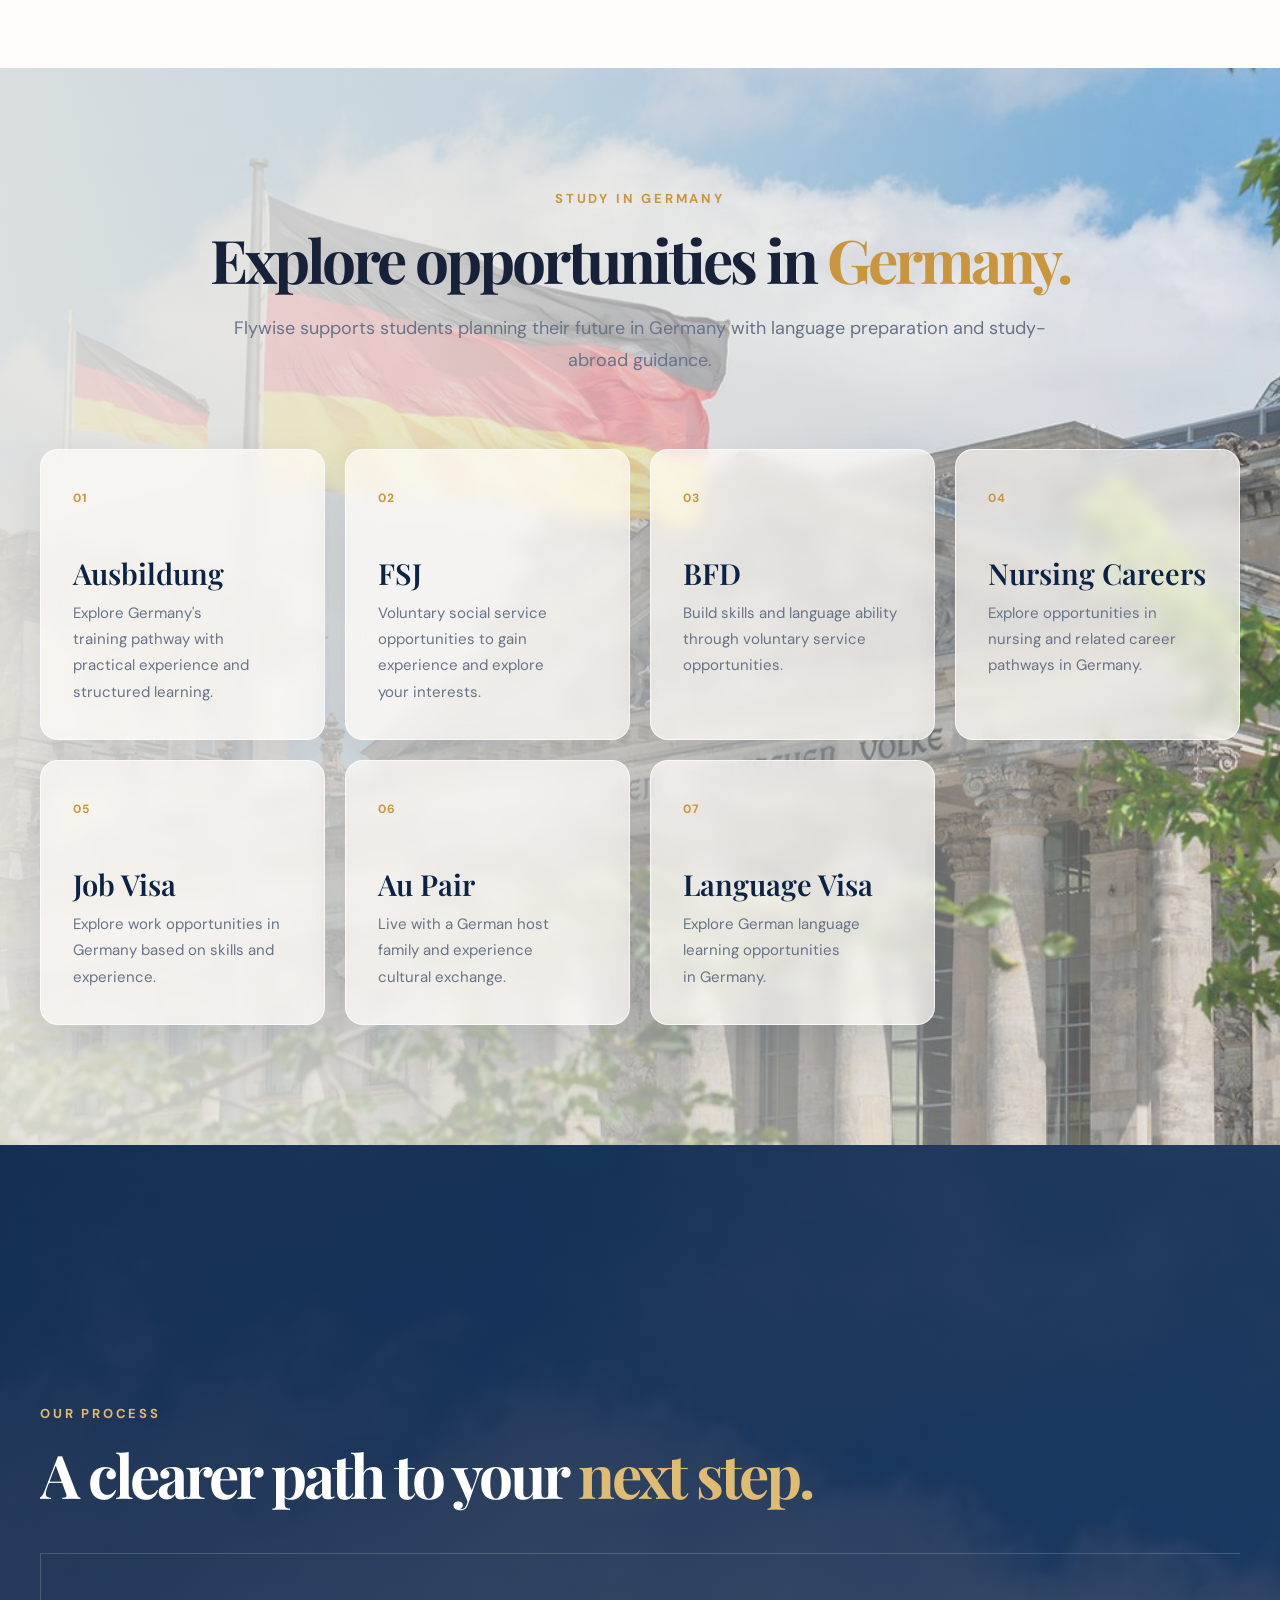
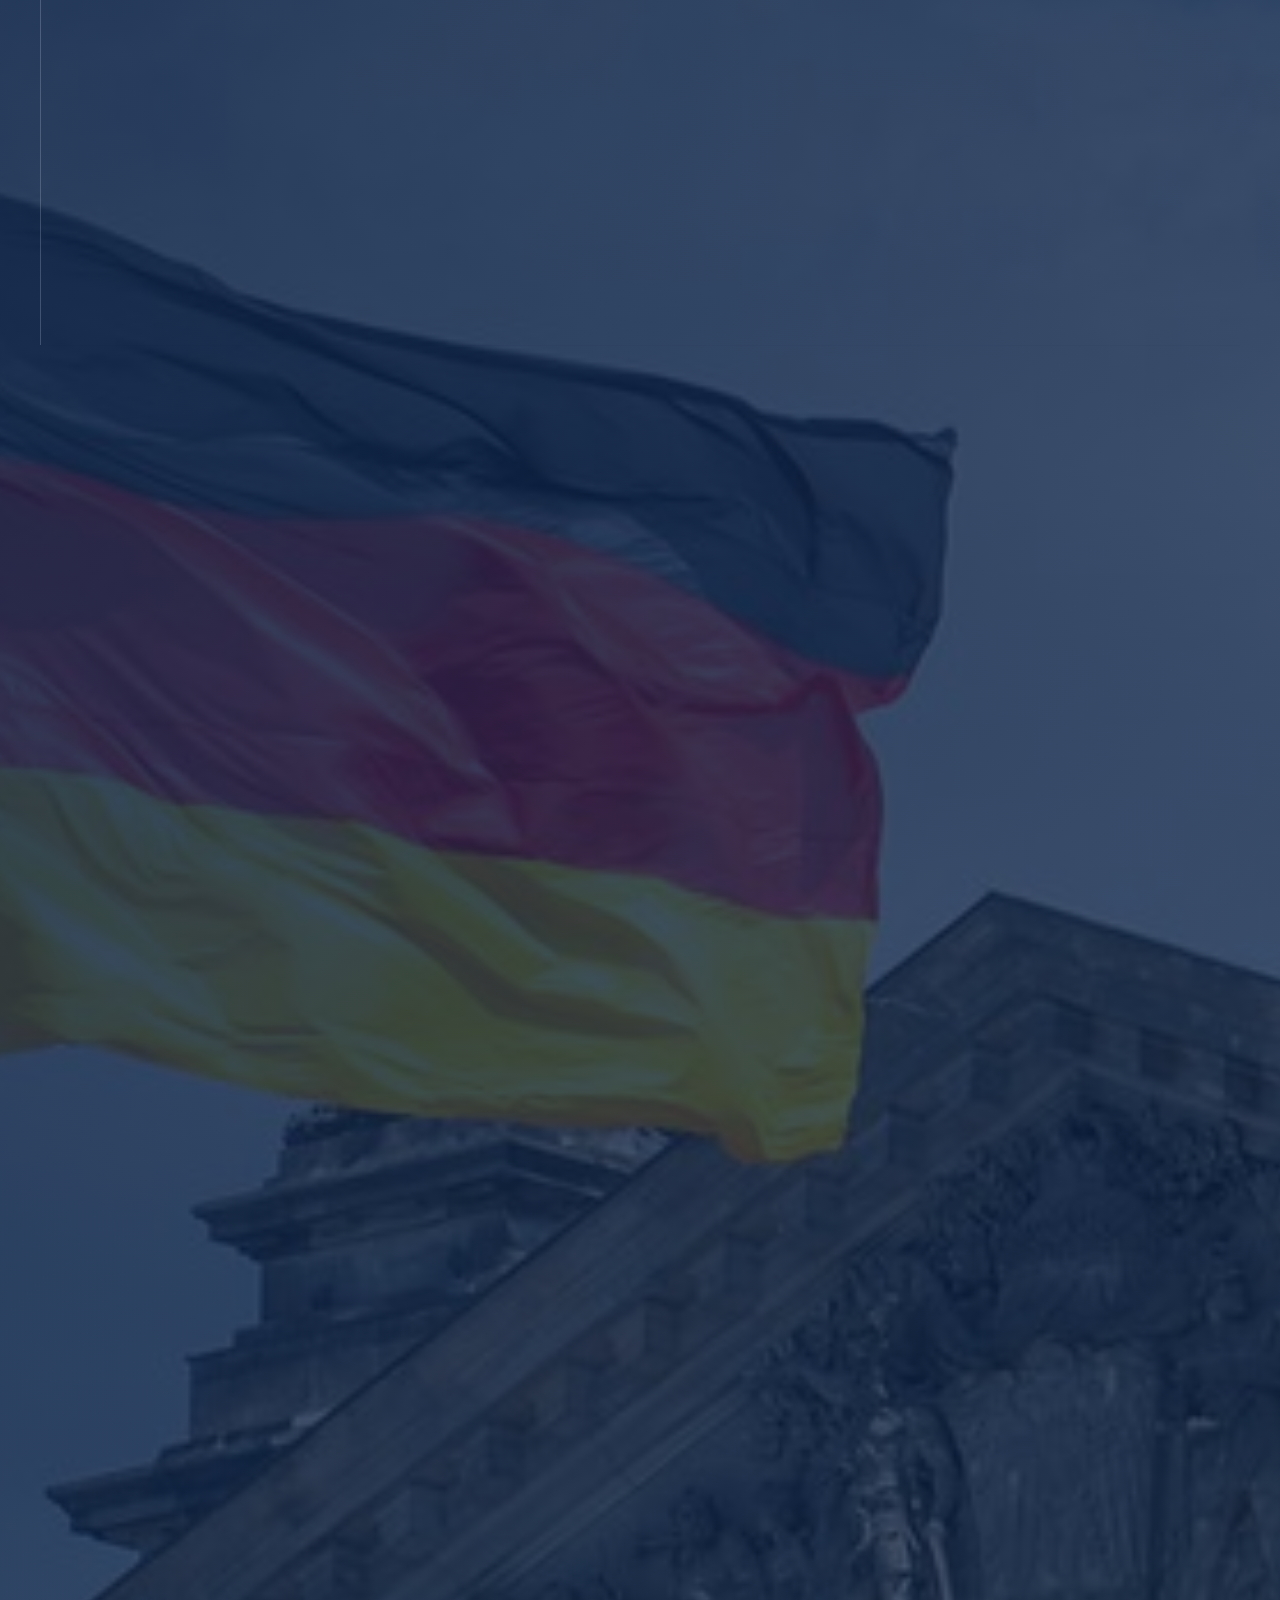
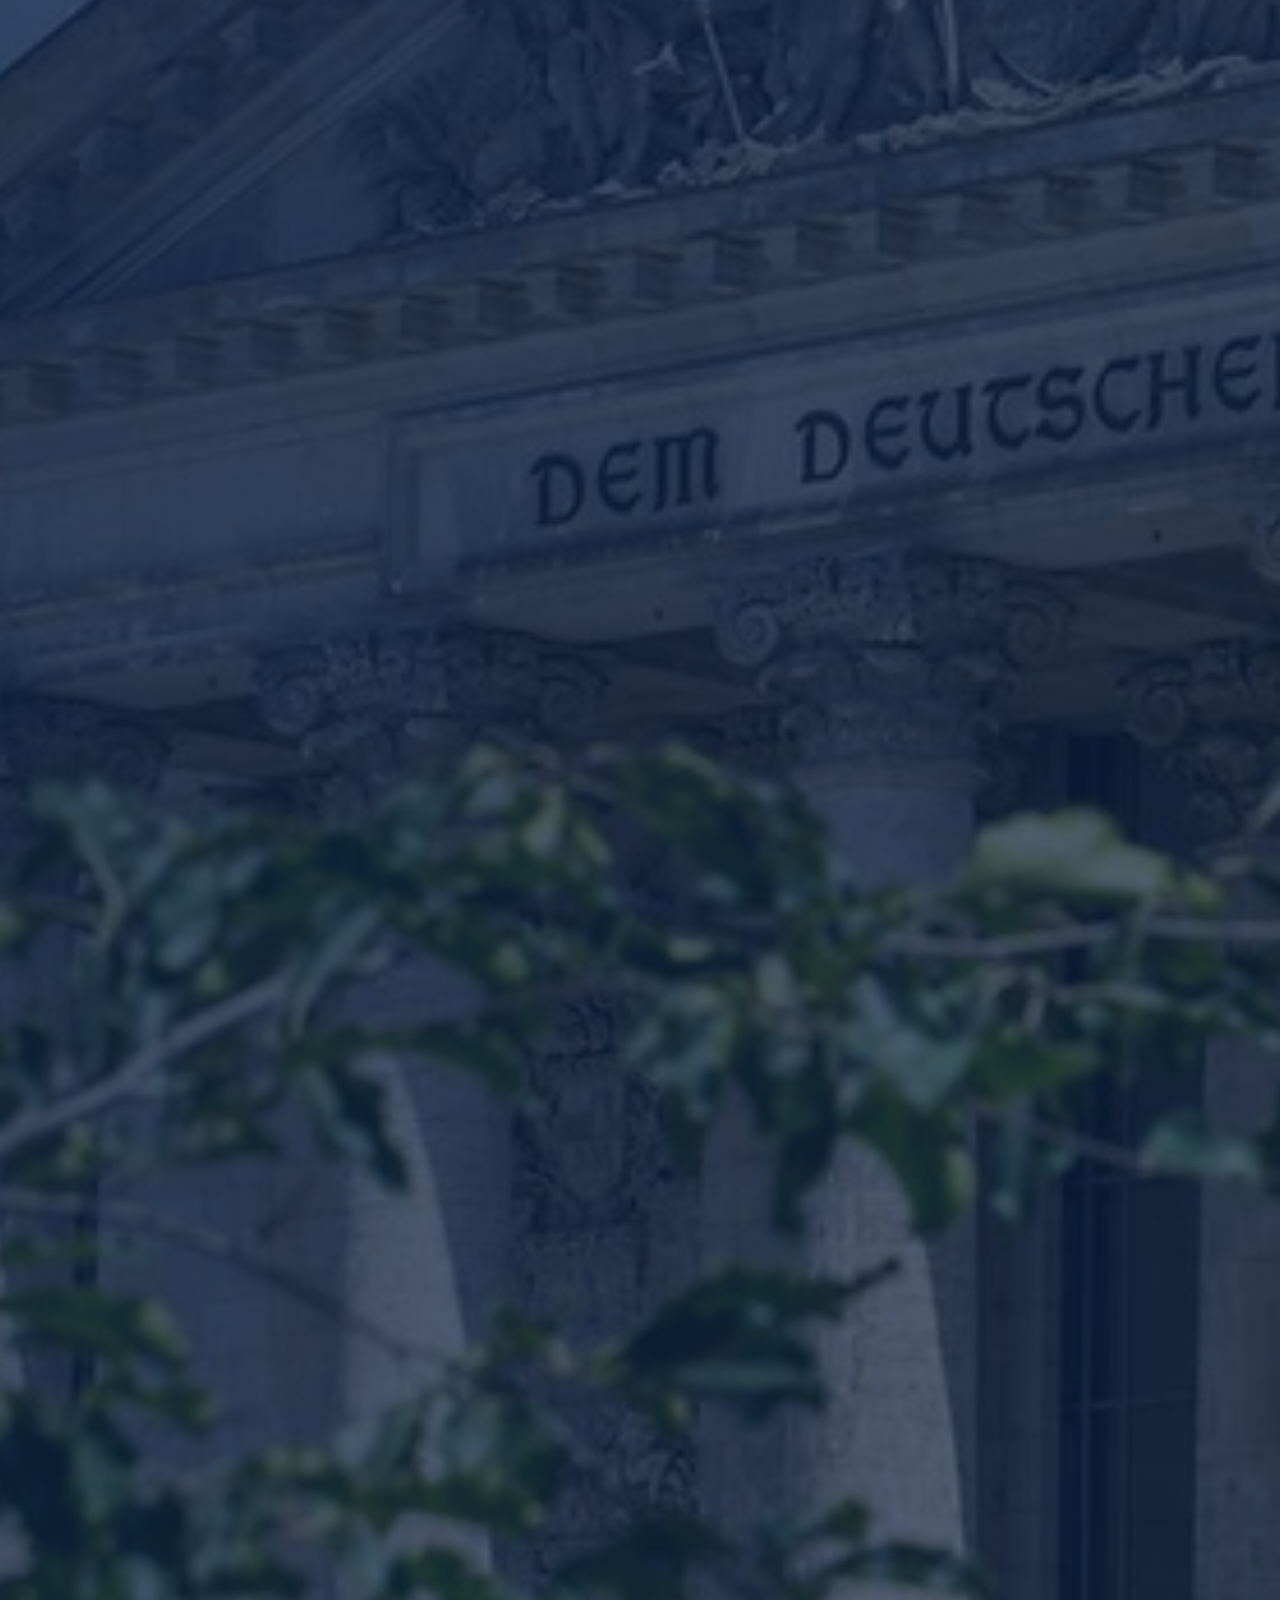
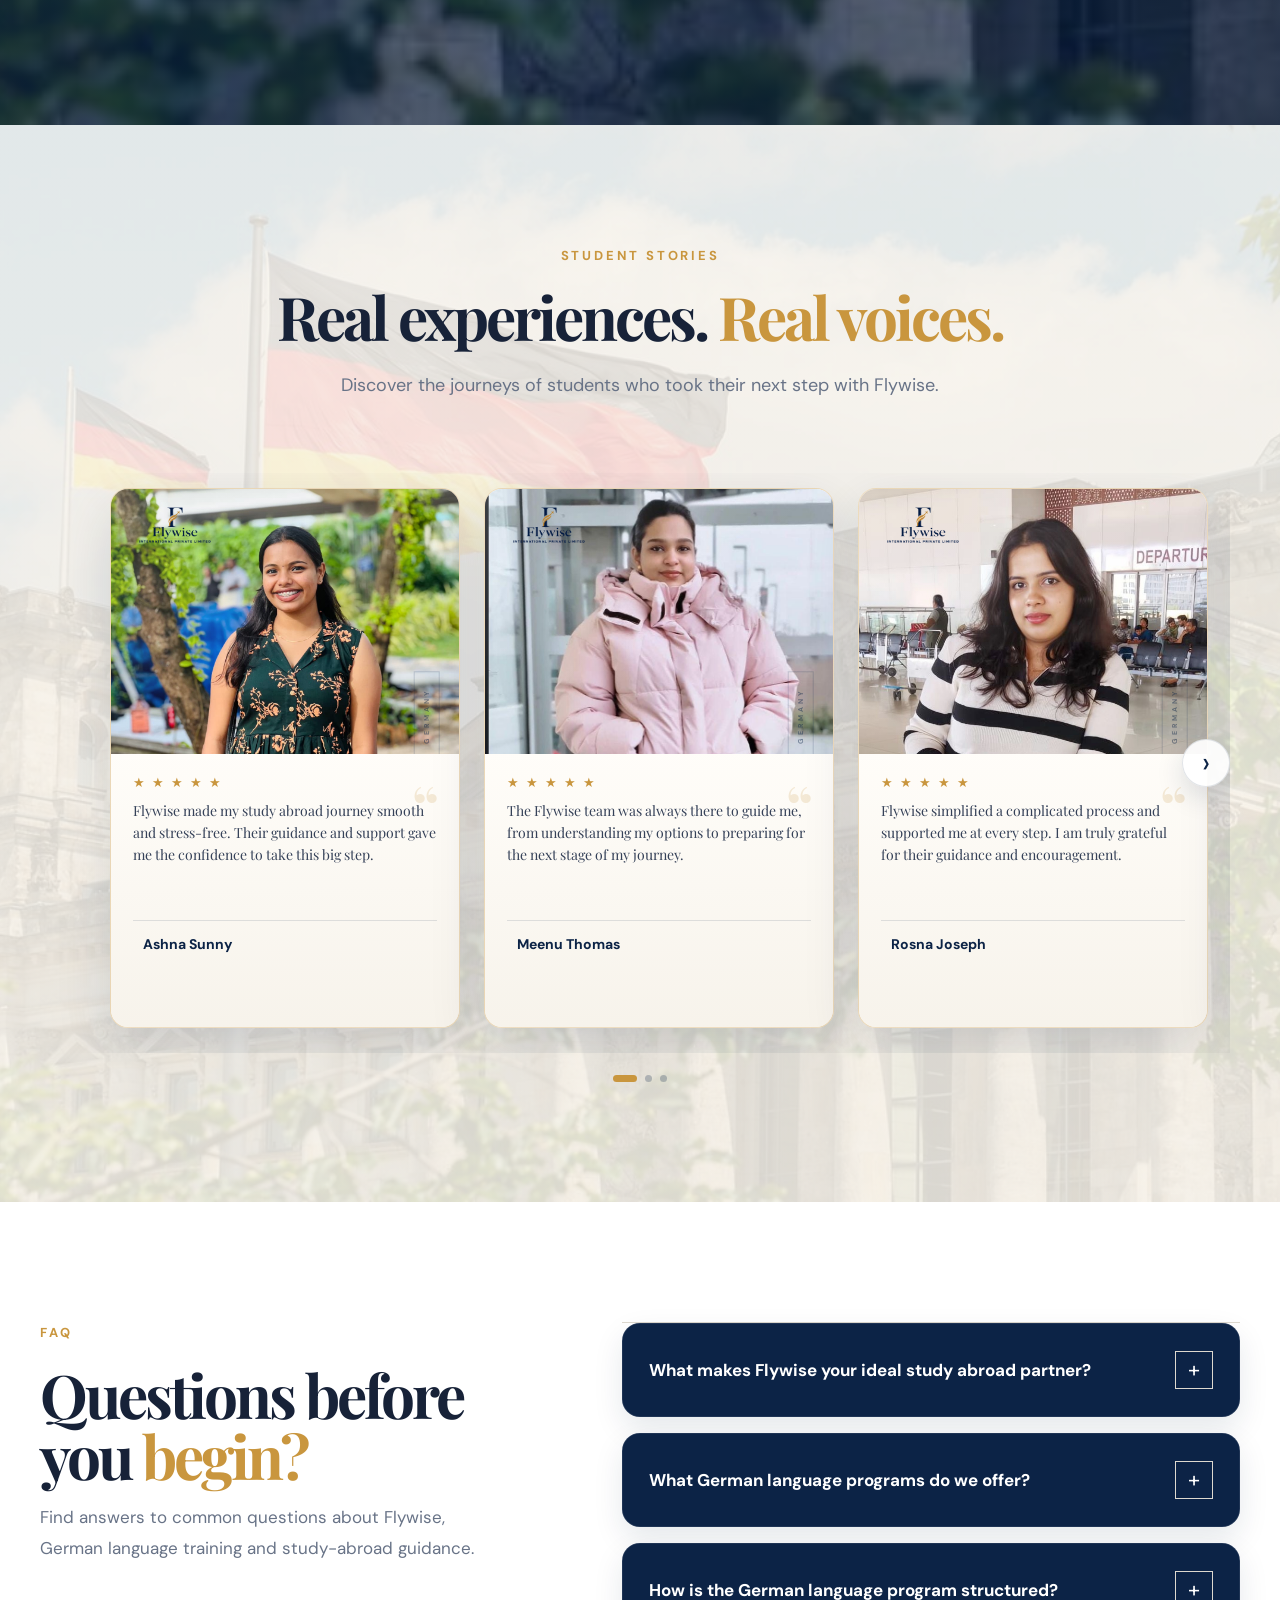
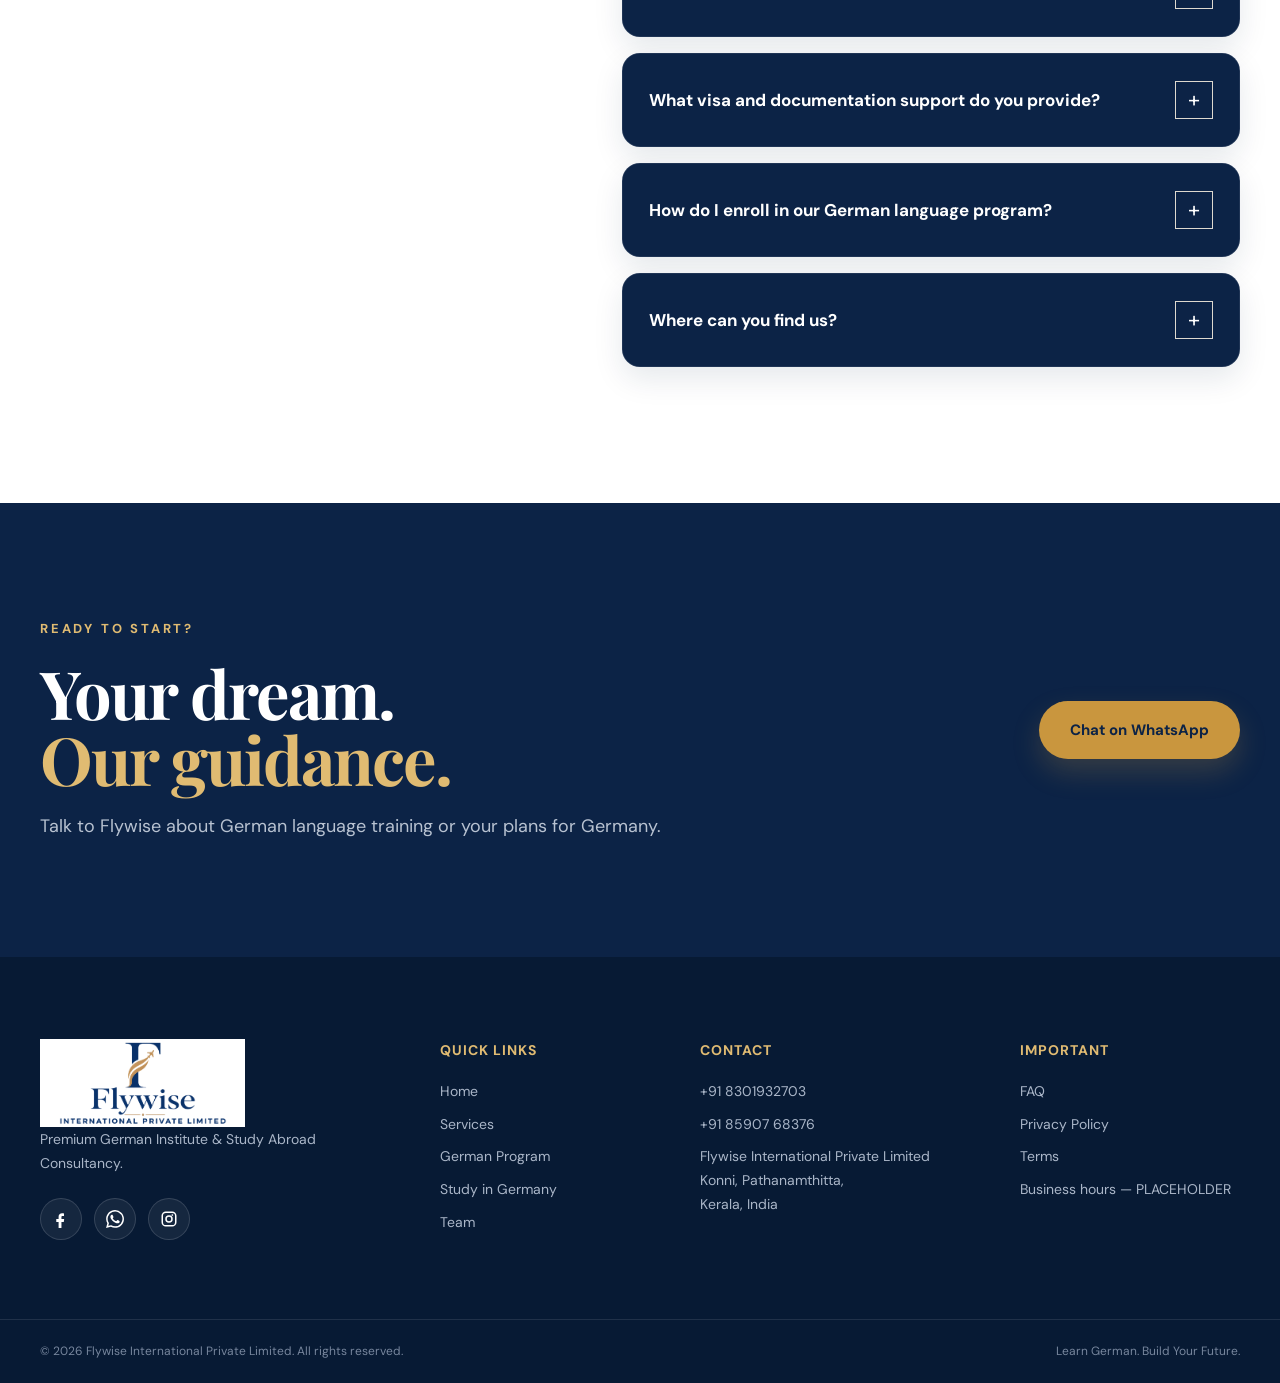
==== commit 22791642: "Initial Flywise website" ====
--- a/index.html
+++ b/index.html
@@ -229,7 +229,7 @@
               <h1>Your journey to <em>Germany starts here.</em></h1>
               <p>Explore study opportunities with guidance for course selection, applications, admissions and your next steps toward Germany.</p>
               <div class="hero-actions">
-                <a class="btn btn-gold" href="https://wa.me/+918301932703?text=Hello%20Flywise,%20I%20would%20like%20to%20know%20more%20about%20studying%20in%20Germany." target="_blank" rel="noopener">Talk to a Counsellor</a>
+                <a class="btn btn-gold" href="https://wa.me/+91 8301932703?text=Hello%20Flywise,%20I%20would%20like%20to%20know%20more%20about%20studying%20in%20Germany." target="_blank" rel="noopener">Talk to a Counsellor</a>
                 <a class="btn btn-outline-light" href="#services">Explore Services</a>
               </div>
               <ul class="hero-points">
@@ -289,7 +289,7 @@
               <h1>Prepare today. <em>Move forward tomorrow.</em></h1>
               <p>A premium learning and guidance experience for students and professionals planning their future in Germany.</p>
               <div class="hero-actions">
-                <a class="btn btn-gold" href="https://wa.me/+918301932703?text=Hello%20Flywise,%20I%20would%20like%20a%20consultation." target="_blank" rel="noopener">Start Your Journey</a>
+                <a class="btn btn-gold" href="https://wa.me/+91 8301932703?text=Hello%20Flywise,%20I%20would%20like%20a%20consultation." target="_blank" rel="noopener">Start Your Journey</a>
               </div>
               <ul class="hero-points">
                 <li>Personalized Counselling</li>
@@ -400,7 +400,7 @@
         </div>
         <div class="fee-box reveal">
           <div><p class="eyebrow">COURSE FEE</p><h3>Flexible fee presentation</h3><p>Module fees and promotional pricing are client-provided content and should be updated before publication.</p></div>
-          <a class="btn btn-navy" href="https://wa.me/+918301932703?text=Hello%20Flywise,%20I%20would%20like%20the%20latest%20German%20language%20program%20fee%20details." target="_blank" rel="noopener">Ask for Latest Fee</a>
+          <a class="btn btn-navy" href="https://wa.me/+91 8301932703?text=Hello%20Flywise,%20I%20would%20like%20the%20latest%20German%20language%20program%20fee%20details." target="_blank" rel="noopener">Ask for Latest Fee</a>
         </div>
       </div>
     </section>
@@ -413,15 +413,63 @@
           <h2>Explore opportunities in <span>Germany.</span></h2>
           <p>Flywise supports students planning their future in Germany with language preparation and study-abroad guidance.</p>
         </div>
+        <div class="opportunities-slider">
         <div class="opportunities">
-          <article class="opportunity reveal"><span>01</span><h3>Ausbildung</h3><p>Explore Germany's training pathway with practical experience and structured learning.</p></article>
-          <article class="opportunity reveal"><span>02</span><h3>FSJ</h3><p>Voluntary social service opportunities to gain experience and explore your interests.</p></article>
-          <article class="opportunity reveal"><span>03</span><h3>BFD</h3><p>Build skills and language ability through voluntary service opportunities.</p></article>
-          <article class="opportunity reveal"><span>04</span><h3>Nursing Careers</h3><p>Explore opportunities in nursing and related career pathways in Germany.</p></article>
-          <article class="opportunity reveal"><span>05</span><h3>Job Visa</h3><p>Explore work opportunities in Germany based on skills and experience.</p></article>
-          <article class="opportunity reveal"><span>06</span><h3>Au Pair</h3><p>Live with a German host family and experience cultural exchange.</p></article>
-          <article class="opportunity reveal"><span>07</span><h3>Language Visa</h3><p>Explore German language learning opportunities in Germany.</p></article>
-        </div>
+
+  <article class="opportunity">
+    <span>01</span>
+    <h3>Ausbildung</h3>
+    <p>Explore Germany's training pathway with practical experience and structured learning.</p>
+  </article>
+
+  <article class="opportunity">
+    <span>02</span>
+    <h3>FSJ</h3>
+    <p>Voluntary social service opportunities to gain experience and explore your interests.</p>
+  </article>
+
+  <article class="opportunity">
+    <span>03</span>
+    <h3>BFD</h3>
+    <p>Build skills and language ability through voluntary service opportunities.</p>
+  </article>
+
+  <article class="opportunity">
+    <span>04</span>
+    <h3>Nursing Careers</h3>
+    <p>Explore opportunities in nursing and related career pathways in Germany.</p>
+  </article>
+
+  <article class="opportunity">
+    <span>05</span>
+    <h3>Job Visa</h3>
+    <p>Explore work opportunities in Germany based on skills and experience.</p>
+  </article>
+
+  <article class="opportunity">
+    <span>06</span>
+    <h3>Au Pair</h3>
+    <p>Live with a German host family and experience cultural exchange.</p>
+  </article>
+
+  <article class="opportunity">
+    <span>07</span>
+    <h3>Language Visa</h3>
+    <p>Explore German language learning opportunities in Germany.</p>
+  </article>
+</div>
+  </div>
+</div>
+
+<div class="opportunity-dots" aria-label="Germany opportunities navigation">
+  <button class="opportunity-dot active" aria-label="Go to opportunity 1"></button>
+  <button class="opportunity-dot" aria-label="Go to opportunity 2"></button>
+  <button class="opportunity-dot" aria-label="Go to opportunity 3"></button>
+  <button class="opportunity-dot" aria-label="Go to opportunity 4"></button>
+  <button class="opportunity-dot" aria-label="Go to opportunity 5"></button>
+  <button class="opportunity-dot" aria-label="Go to opportunity 6"></button>
+  <button class="opportunity-dot" aria-label="Go to opportunity 7"></button>
+</div>
       </div>
     </section>
 
@@ -443,34 +491,273 @@
       </div>
     </section>
 
-    <!-- TESTIMONIALS -->
-    <section class="section stories">
-      <div class="container">
-        <div class="section-heading reveal">
-          <p class="eyebrow">STUDENT STORIES</p>
-          <h2>Real experiences. <span>Real voices.</span></h2>
-          <p>Authentic student testimonials will be published after client approval.</p>
-        </div>
-        <div class="story-grid">
-          <article class="story reveal"><span class="quote">“</span><blockquote>Authentic student testimonial to be added.</blockquote><strong>Student Name</strong><small>University / Program — PLACEHOLDER</small></article>
-          <article class="story reveal"><span class="quote">“</span><blockquote>Authentic student testimonial to be added.</blockquote><strong>Student Name</strong><small>University / Program — PLACEHOLDER</small></article>
-          <article class="story reveal"><span class="quote">“</span><blockquote>Authentic student testimonial to be added.</blockquote><strong>Student Name</strong><small>University / Program — PLACEHOLDER</small></article>
-        </div>
-      </div>
-    </section>
+   <!-- TESTIMONIALS -->
+<section class="section stories">
+  <div class="container">
+
+    <div class="section-heading reveal">
+      <p class="eyebrow">STUDENT STORIES</p>
+      <h2>Real experiences. <span>Real voices.</span></h2>
+      <p>Discover the journeys of students who took their next step with Flywise.</p>
+    </div>
+
+    <div class="testimonial-carousel">
+      <button class="testimonial-arrow testimonial-prev" type="button" aria-label="Previous testimonial">
+          ‹
+      </button>
+
+      <button class="testimonial-arrow testimonial-next" type="button" aria-label="Next testimonial">
+          ›
+      </button>
+
+      <div class="testimonial-track">
+
+        <!-- CARD 1 -->
+        <article class="testimonial-card">
+          <div class="testimonial-top">
+
+            <img
+              class="testimonial-logo"
+              src="images/flywise-logo.jpg"
+              alt="Flywise International"
+            >
+
+          </div>
+
+          <div class="testimonial-photo-wrap">
+            <img
+              class="testimonial-photo"
+              src="images/student-1.jpg"
+              alt="Student testimonial"
+            >
+          </div>
+
+          <div class="testimonial-content">
+
+            <div class="testimonial-stars" aria-label="5 out of 5 stars">
+              ★ ★ ★ ★ ★
+            </div>
+
+            <span class="testimonial-quote-mark">“</span>
+
+            <blockquote>
+              Flywise made my study abroad journey smooth and stress-free.
+              Their guidance and support gave me the confidence to take this
+              big step.
+            </blockquote>
+
+            <div class="testimonial-student">
+              <div class="germany-flag"></div>
+
+              <div>
+                <strong>Ashna Sunny</strong>
+              </div>
+            </div>
+
+          </div>
+        </article>
+
+
+        <!-- CARD 2 -->
+        <article class="testimonial-card">
+
+          <div class="testimonial-top">
+
+            <img
+              class="testimonial-logo"
+              src="images/flywise-logo.jpg"
+              alt="Flywise International"
+            >
+
+          </div>
+
+          <div class="testimonial-photo-wrap">
+            <img
+              class="testimonial-photo"
+              src="images/student-2.jpg"
+              alt="Student testimonial"
+            >
+          </div>
+
+          <div class="testimonial-content">
+
+            <div class="testimonial-stars" aria-label="5 out of 5 stars">
+              ★ ★ ★ ★ ★
+            </div>
+
+            <span class="testimonial-quote-mark">“</span>
+
+            <blockquote>
+              The Flywise team was always there to guide me, from understanding
+              my options to preparing for the next stage of my journey.
+            </blockquote>
+
+            <div class="testimonial-student">
+              <div class="germany-flag"></div>
+
+              <div>
+                <strong>Meenu Thomas</strong>
+              </div>
+            </div>
+
+          </div>
+        </article>
+
+
+        <!-- CARD 3 -->
+        <article class="testimonial-card">
+
+          <div class="testimonial-top">
+
+            <img
+              class="testimonial-logo"
+              src="images/flywise-logo.jpg"
+              alt="Flywise International"
+            >
+          </div>
+          <div class="testimonial-photo-wrap">
+            <img
+              class="testimonial-photo"
+              src="images/student-3.jpg"
+              alt="Student testimonial"
+            >
+          </div>
+
+          <div class="testimonial-content">
+
+            <div class="testimonial-stars" aria-label="5 out of 5 stars">
+              ★ ★ ★ ★ ★
+            </div>
+
+            <span class="testimonial-quote-mark">“</span>
+
+            <blockquote>
+              Flywise simplified a complicated process and supported me at
+              every step. I am truly grateful for their guidance and
+              encouragement.
+            </blockquote>
+
+            <div class="testimonial-student">
+              <div class="germany-flag"></div>
+
+              <div>
+                <strong>Rosna Joseph</strong>
+              </div>
+            </div>
+
+          </div>
+        </article>
+
+        <article class="testimonial-card">
+
+          <div class="testimonial-top">
+
+            <img
+              class="testimonial-logo"
+              src="images/flywise-logo.jpg"
+              alt="Flywise International"
+            >
+          </div>
+          <div class="testimonial-photo-wrap">
+            <img
+              class="testimonial-photo"
+              src="images/student-4.jpg"
+              alt="Student testimonial"
+            >
+          </div>
+
+          <div class="testimonial-content">
+
+            <div class="testimonial-stars" aria-label="5 out of 5 stars">
+              ★ ★ ★ ★ ★
+            </div>
+
+            <span class="testimonial-quote-mark">“</span>
+
+            <blockquote>
+              The team at Flywise made my journey to Germany much easier and 
+              more understandable. Their guidance at every stage gave me the 
+              confidence to move forward with my plans.
+            </blockquote>
+
+            <div class="testimonial-student">
+              <div class="germany-flag"></div>
+
+              <div>
+                <strong>Akshara Remesh</strong>
+              </div>
+            </div>
+
+          </div>
+        </article>
+
+        <article class="testimonial-card">
+
+          <div class="testimonial-top">
+
+            <img
+              class="testimonial-logo"
+              src="images/flywise-logo.jpg"
+              alt="Flywise International"
+            >
+          </div>
+          <div class="testimonial-photo-wrap">
+            <img
+              class="testimonial-photo"
+              src="images/student-5.jpg"
+              alt="Student testimonial"
+            >
+          </div>
+
+          <div class="testimonial-content">
+
+            <div class="testimonial-stars" aria-label="5 out of 5 stars">
+              ★ ★ ★ ★ ★
+            </div>
+
+            <span class="testimonial-quote-mark">“</span>
+
+            <blockquote>
+              From learning German to understanding the opportunities in Germany, 
+              Flywise was there to guide me throughout the process. I really 
+              appreciate their support and personal attention.
+            </blockquote>
+
+            <div class="testimonial-student">
+              <div class="germany-flag"></div>
+
+              <div>
+                <strong>Deepika Kumar</strong>
+              </div>
+            </div>
+
+          </div>
+        </article>
+
+      </div>
+
+    </div>
+
+    <div class="testimonial-dots" aria-label="Testimonial navigation">
+      <button class="active" type="button" aria-label="Testimonial 1"></button>
+      <button type="button" aria-label="Testimonial 2"></button>
+      <button type="button" aria-label="Testimonial 3"></button>
+    </div>
+
+  </div>
+</section>
 
     <!-- FAQ -->
     <section class="section faq" id="faq">
       <div class="container faq-layout">
         <div class="faq-intro reveal"><p class="eyebrow">FAQ</p><h2>Questions before you <span>begin?</span></h2><p>Find answers to common questions about Flywise, German language training and study-abroad guidance.</p></div>
         <div class="faq-list reveal">
-          <div class="faq-item"><button class="faq-question" type="button" aria-expanded="false"><span>What services does Flywise provide?</span><b>+</b></button><div class="faq-answer"><p>Flywise provides German language training and study abroad consultancy services, including university guidance, application support, visa and documentation guidance, travel and pre-departure support, and post-arrival support.</p></div></div>
-          <div class="faq-item"><button class="faq-question" type="button" aria-expanded="false"><span>Do you provide German language training?</span><b>+</b></button><div class="faq-answer"><p>Yes. The German Language Program covers A1, A2, B1 and B2 and follows a CEFR-aligned structure.</p></div></div>
-          <div class="faq-item"><button class="faq-question" type="button" aria-expanded="false"><span>How long is the German language program?</span><b>+</b></button><div class="faq-answer"><p>The brochure describes a 5-month learning journey, including a dedicated month for exam preparation.</p></div></div>
-          <div class="faq-item"><button class="faq-question" type="button" aria-expanded="false"><span>Do you help with university applications?</span><b>+</b></button><div class="faq-answer"><p>Flywise provides guidance and support with course and university selection, application preparation and documentation.</p></div></div>
-          <div class="faq-item"><button class="faq-question" type="button" aria-expanded="false"><span>Do you provide visa and documentation guidance?</span><b>+</b></button><div class="faq-answer"><p>Yes. Flywise provides guidance and documentation support. Specific visa requirements can change, so current requirements should be confirmed through the relevant official authorities.</p></div></div>
-          <div class="faq-item"><button class="faq-question" type="button" aria-expanded="false"><span>How can I join the German language program?</span><b>+</b></button><div class="faq-answer"><p>Contact Flywise through WhatsApp or the contact details below to ask about the current batches, availability and latest fee information.</p></div></div>
-          <div class="faq-item"><button class="faq-question" type="button" aria-expanded="false"><span>Where is Flywise located?</span><b>+</b></button><div class="faq-answer"><p>Flywise International Private Limited is located in Konni, Pathanamthitta, Kerala, India.</p></div></div>
+          <div class="faq-item"><button class="faq-question" type="button" aria-expanded="false"><span>What makes Flywise your ideal study abroad partner?</span><b>+</b></button><div class="faq-answer"><p>We offer comprehensive support across every step of your journey—from mastering German language skills to guiding you through university selection, application processes, visa requirements, and seamless transition to life in Germany. We're committed to turning your study abroad dreams into reality.</p></div></div>
+          <div class="faq-item"><button class="faq-question" type="button" aria-expanded="false"><span>What German language programs do we offer?</span><b>+</b></button><div class="faq-answer"><p>We provide structured German language training across proficiency levels A1, A2, B1, and B2, designed to align with CEFR standards. Our approach combines rigorous curriculum design with personalized learning support to help you achieve your language goals.</p></div></div>
+          <div class="faq-item"><button class="faq-question" type="button" aria-expanded="false"><span>How is the German language program structured?</span><b>+</b></button><div class="faq-answer"><p>Our program spans 5 months, thoughtfully designed to build your language foundation through progressive modules, followed by an intensive month dedicated to exam preparation and proficiency certification.</p></div></div>
+          <div class="faq-item"><button class="faq-question" type="button" aria-expanded="false"><span>What visa and documentation support do you provide?</span><b>+</b></button><div class="faq-answer"><p>We guide you through visa documentation requirements and help organize your paperwork for a smooth application process.</p></div></div>
+          <div class="faq-item"><button class="faq-question" type="button" aria-expanded="false"><span>How do I enroll in our German language program?</span><b>+</b></button><div class="faq-answer"><p>Reach out to us via WhatsApp or contact us directly. Our team will share details about current batch schedules, available seats, and transparent pricing information tailored to your needs.</p></div></div>
+          <div class="faq-item"><button class="faq-question" type="button" aria-expanded="false"><span>Where can you find us?</span><b>+</b></button><div class="faq-answer"><p>Flywise International Private Limited is based in Konni, Pathanamthitta, Kerala, India. We're here to serve you with expert guidance and support for your German language and study abroad journey.</p></div></div>
         </div>
       </div>
     </section>
@@ -479,7 +766,7 @@
     <section class="final-cta" id="contact">
       <div class="container cta-inner reveal">
         <div><p class="eyebrow light">READY TO START?</p><h2>Your dream.<br><em>Our guidance.</em></h2><p>Talk to Flywise about German language training or your plans for Germany.</p></div>
-        <a class="btn btn-gold large" href="https://wa.me/+918301932703?text=Hello%20Flywise,%20I%20would%20like%20to%20start%20my%20Germany%20journey." target="_blank" rel="noopener">Chat on WhatsApp</a>
+        <a class="btn btn-gold large" href="https://wa.me/+91 8301932703?text=Hello%20Flywise,%20I%20would%20like%20to%20start%20my%20Germany%20journey." target="_blank" rel="noopener">Chat on WhatsApp</a>
       </div>
     </section>
   </main>
@@ -515,7 +802,7 @@
 
                 <!-- WhatsApp -->
                 <a
-                    href="https://wa.me/+918301932703"
+                    href="https://wa.me/+91 8301932703"
                     target="_blank"
                     rel="noopener"
                     aria-label="WhatsApp"
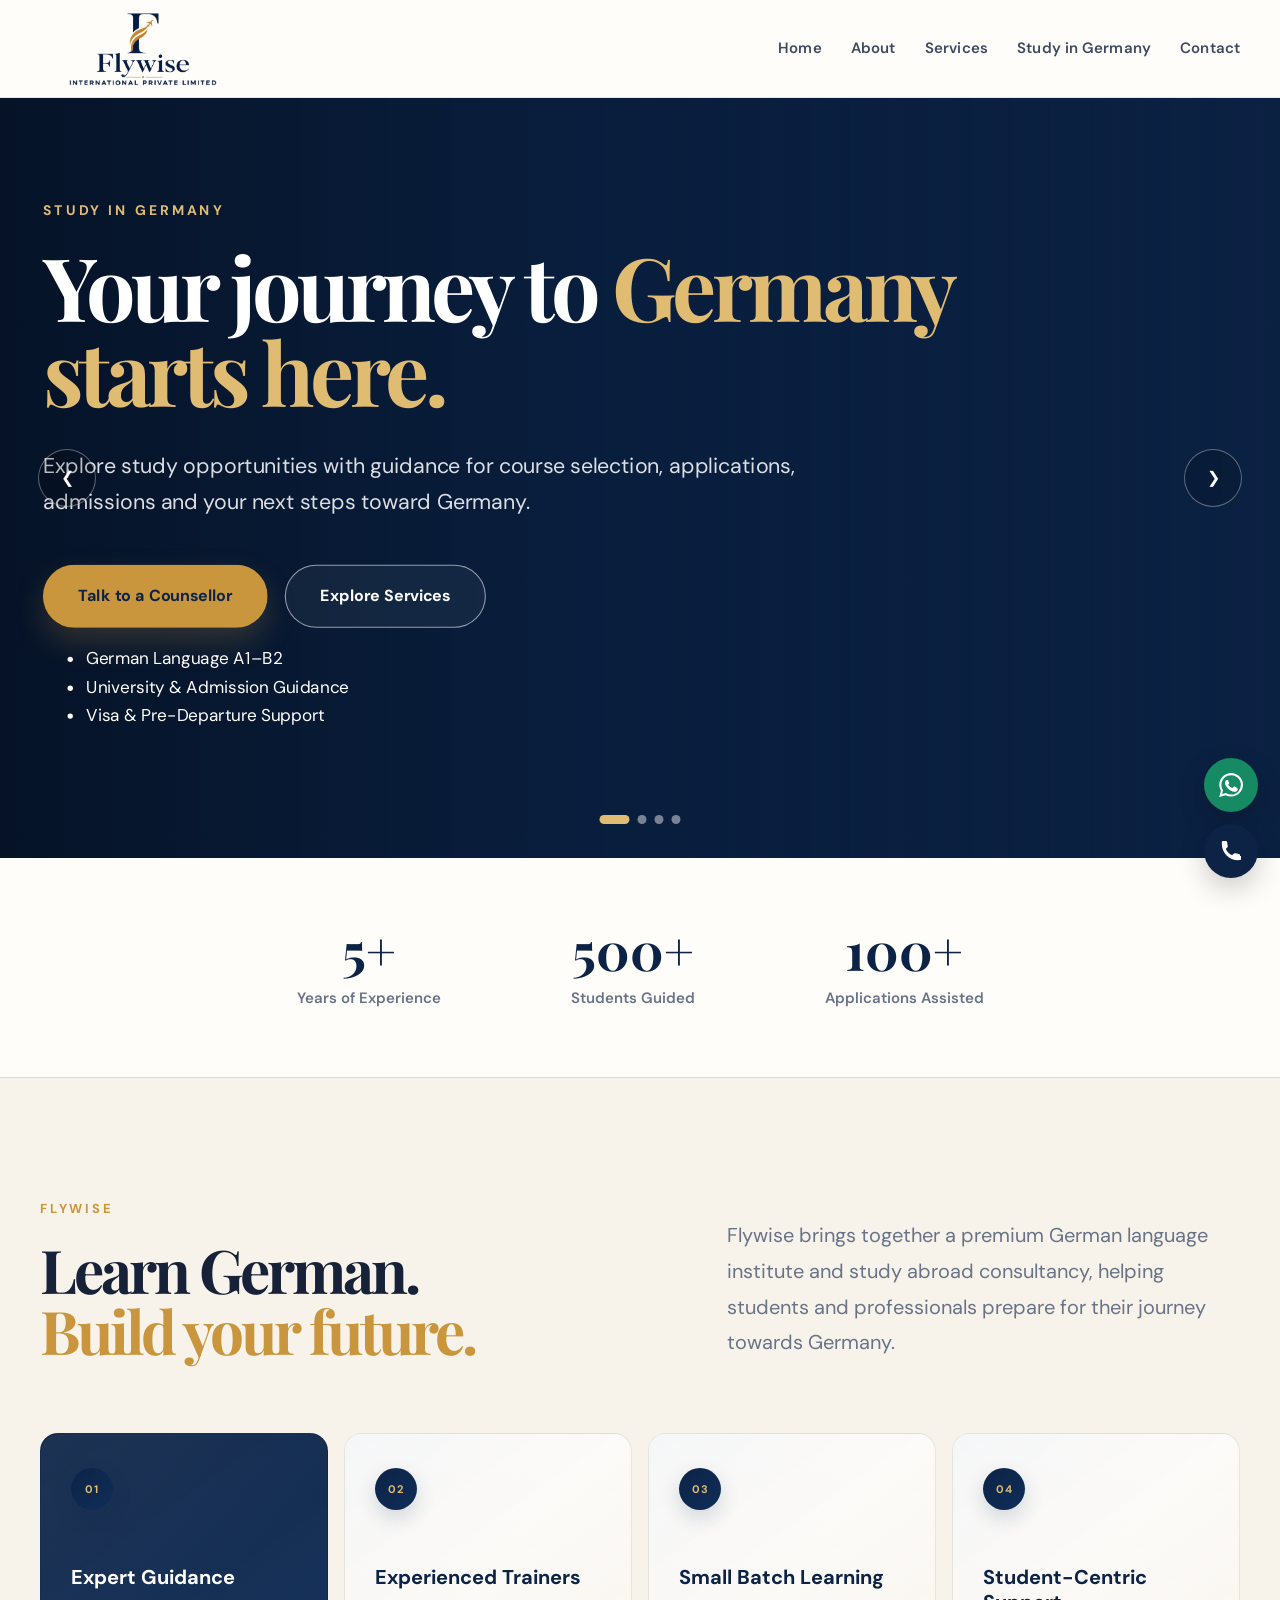
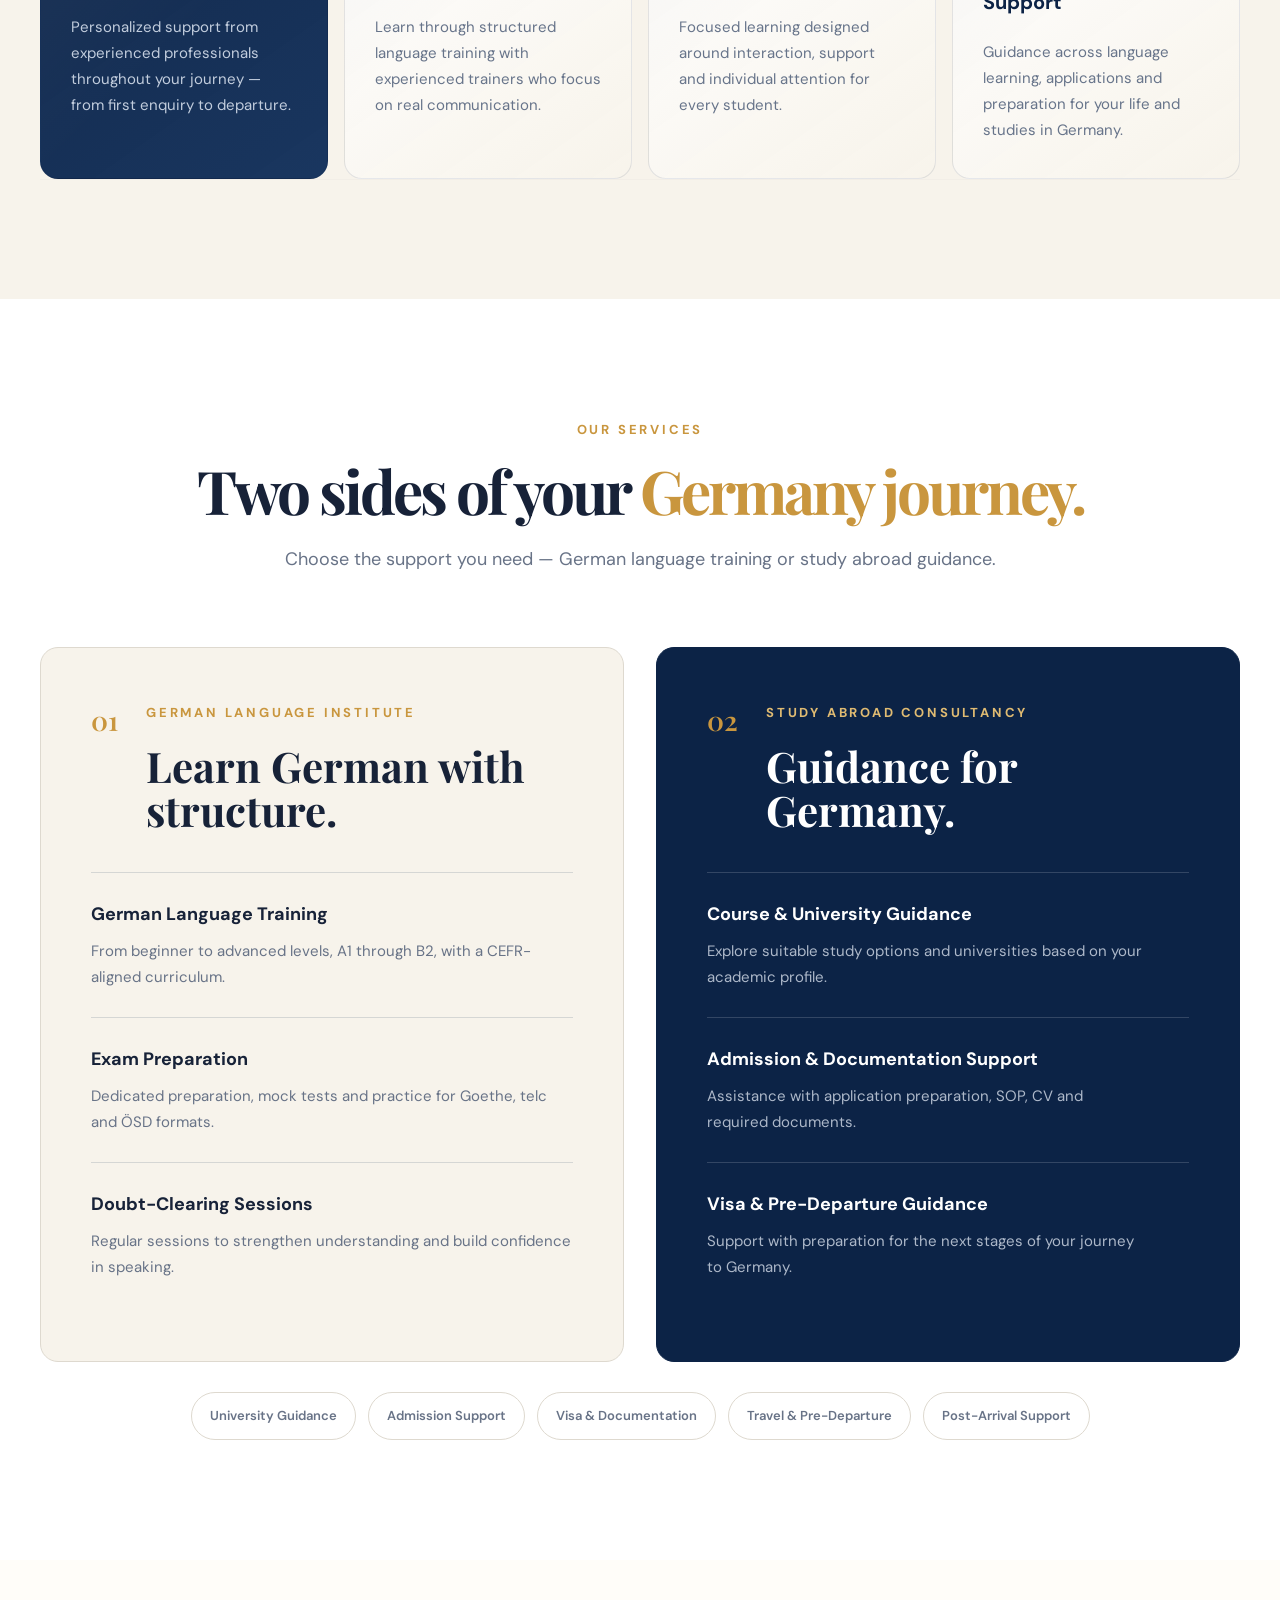
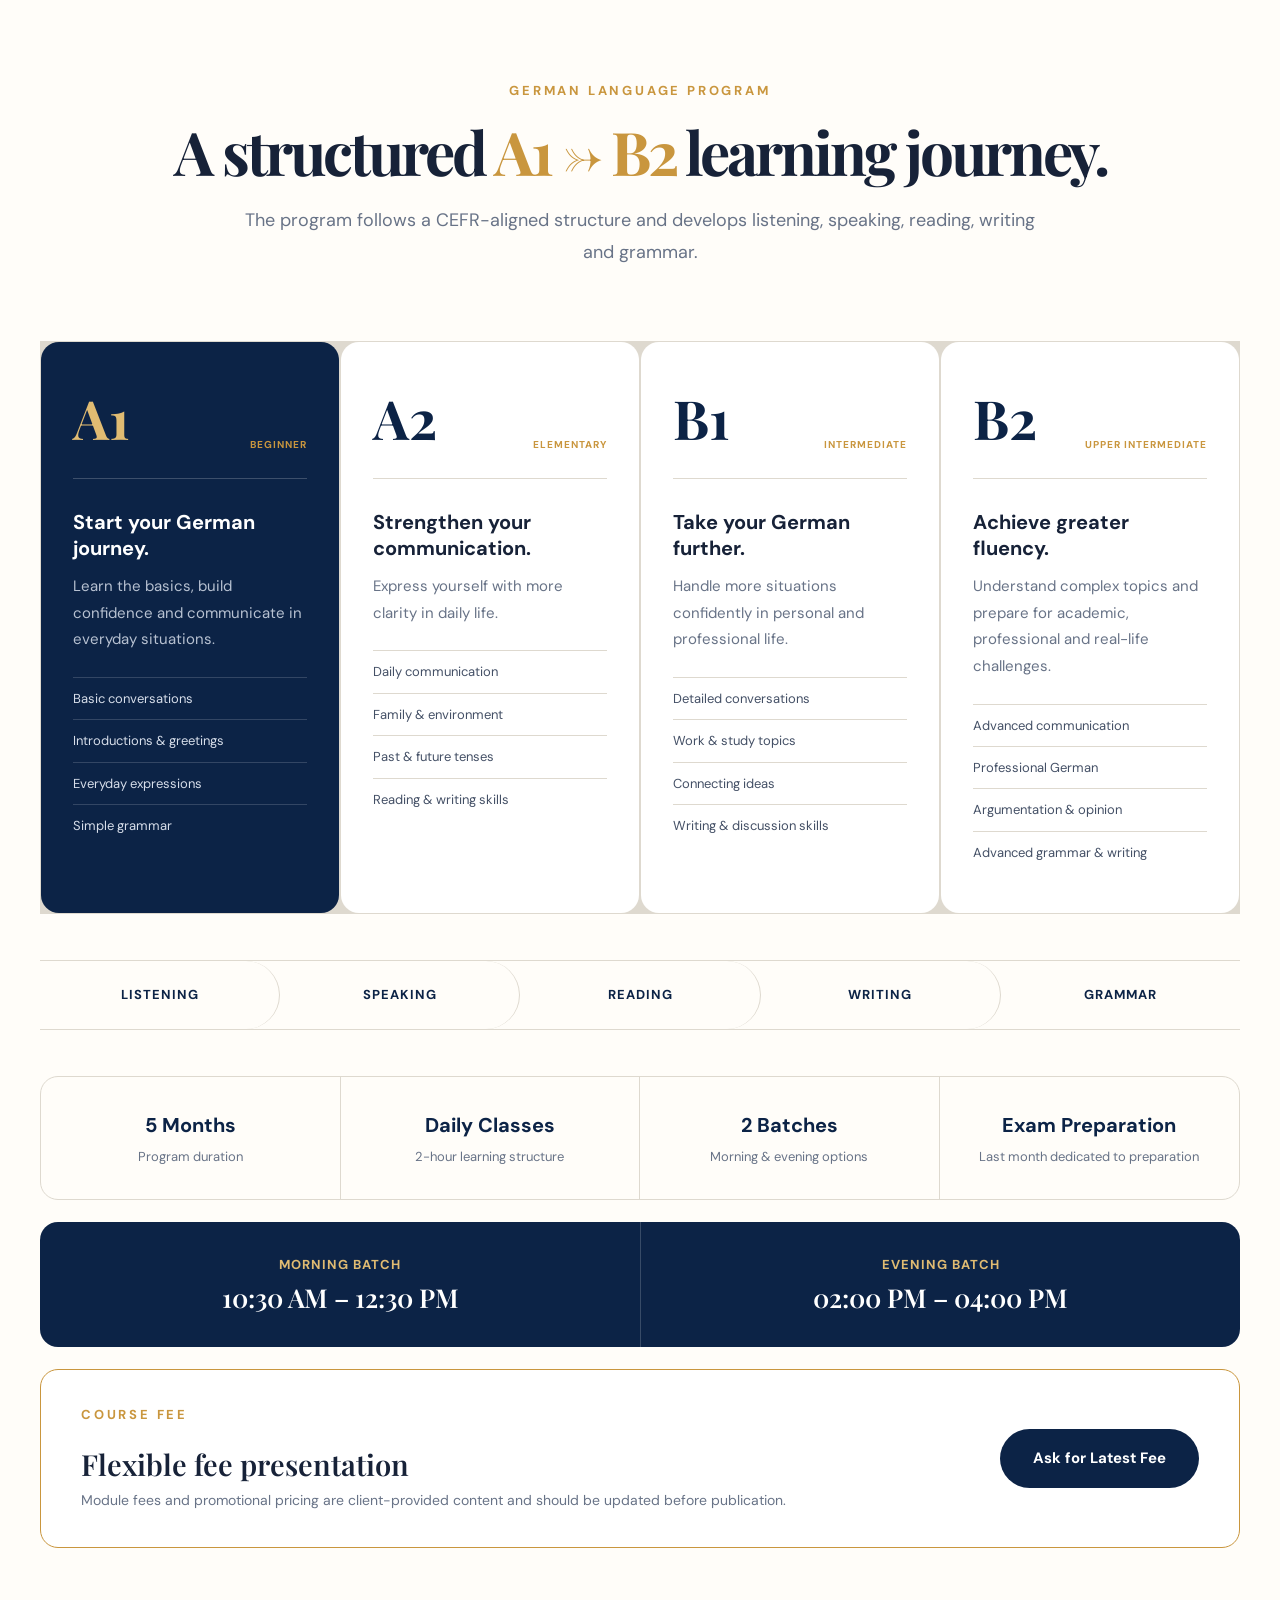
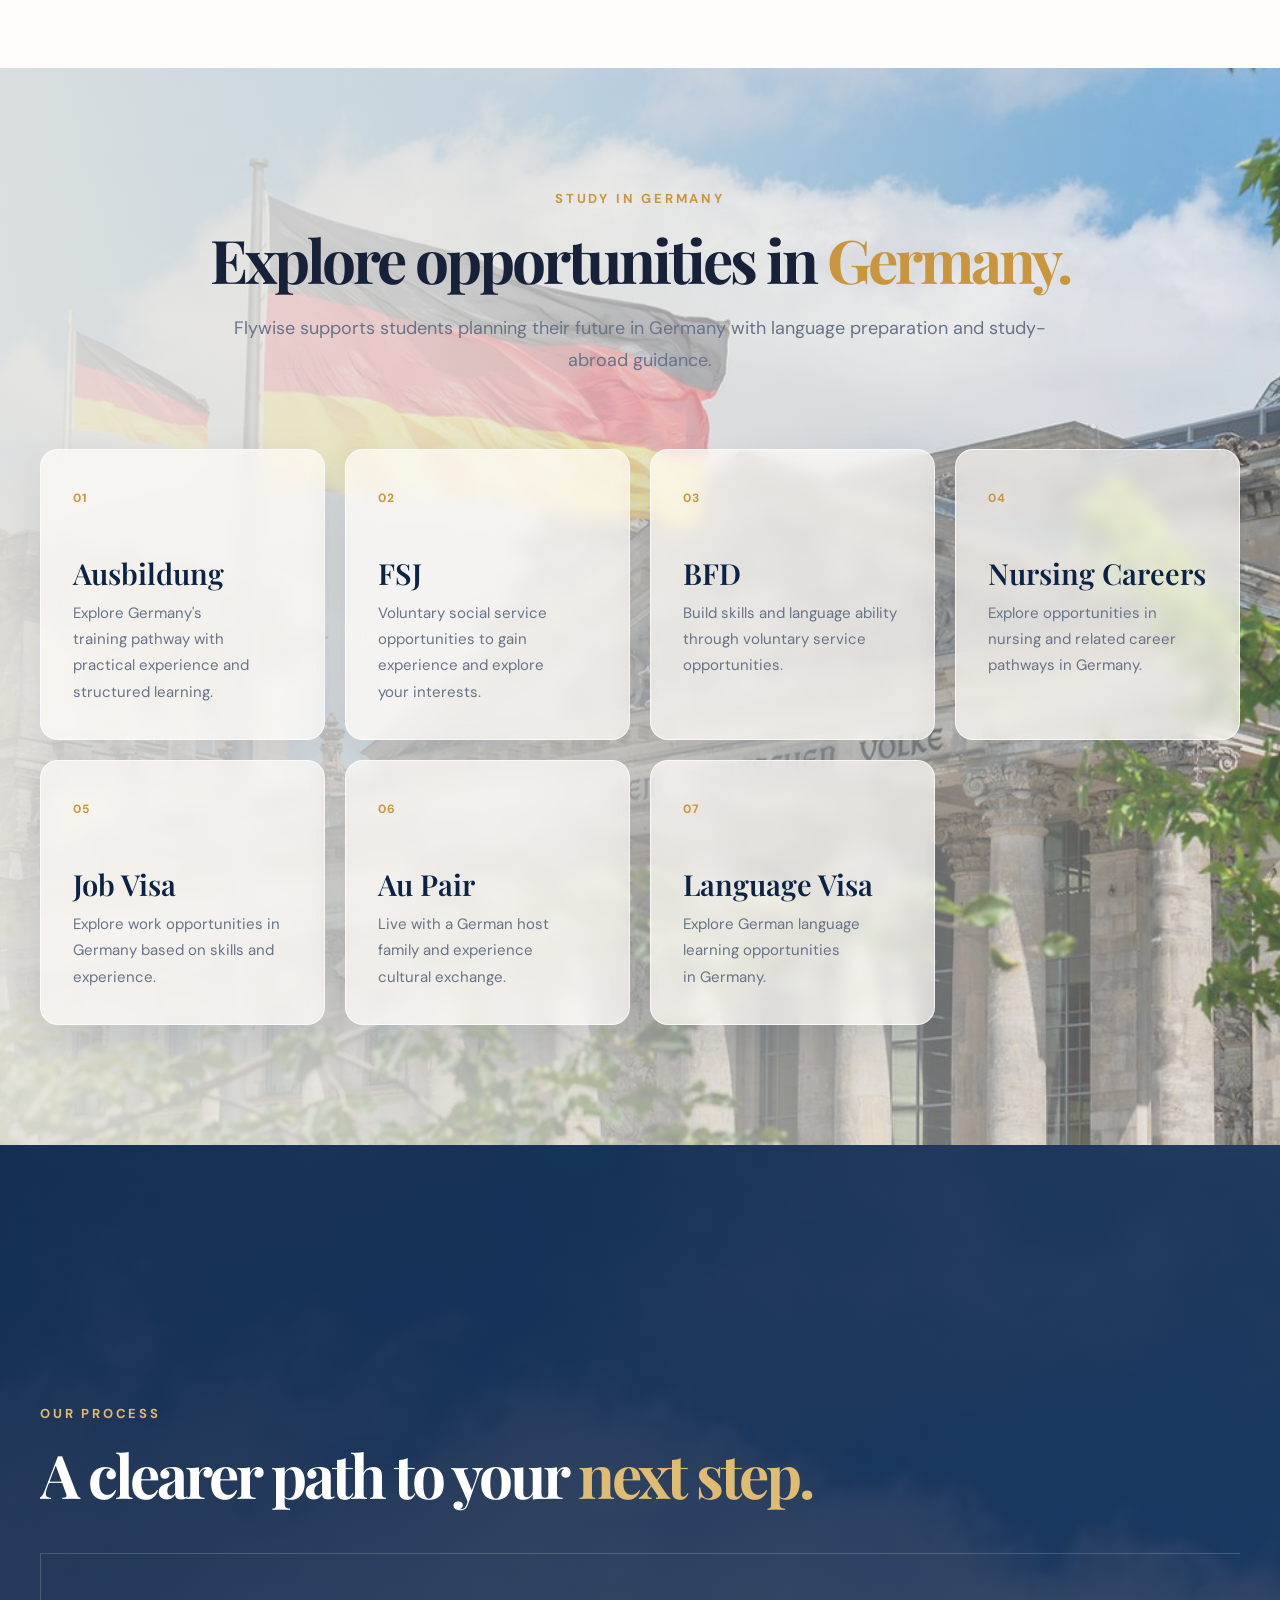
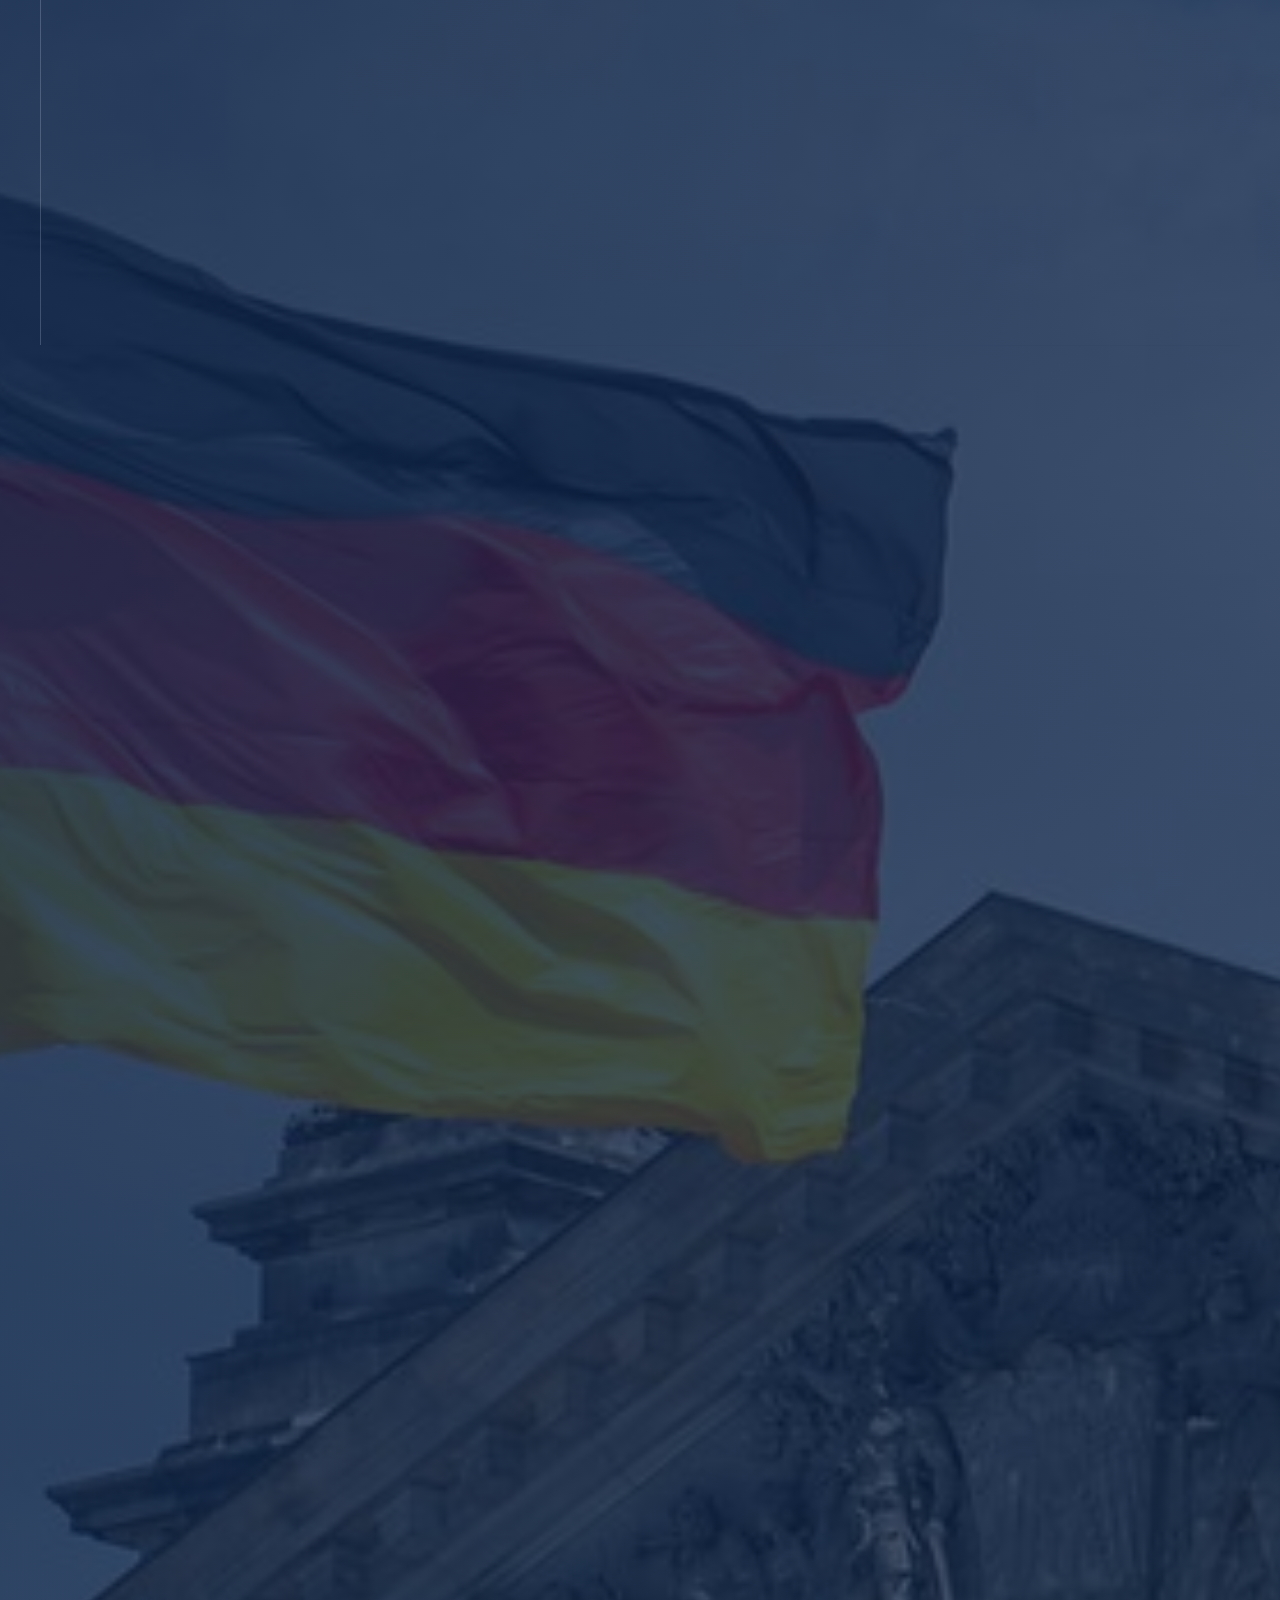
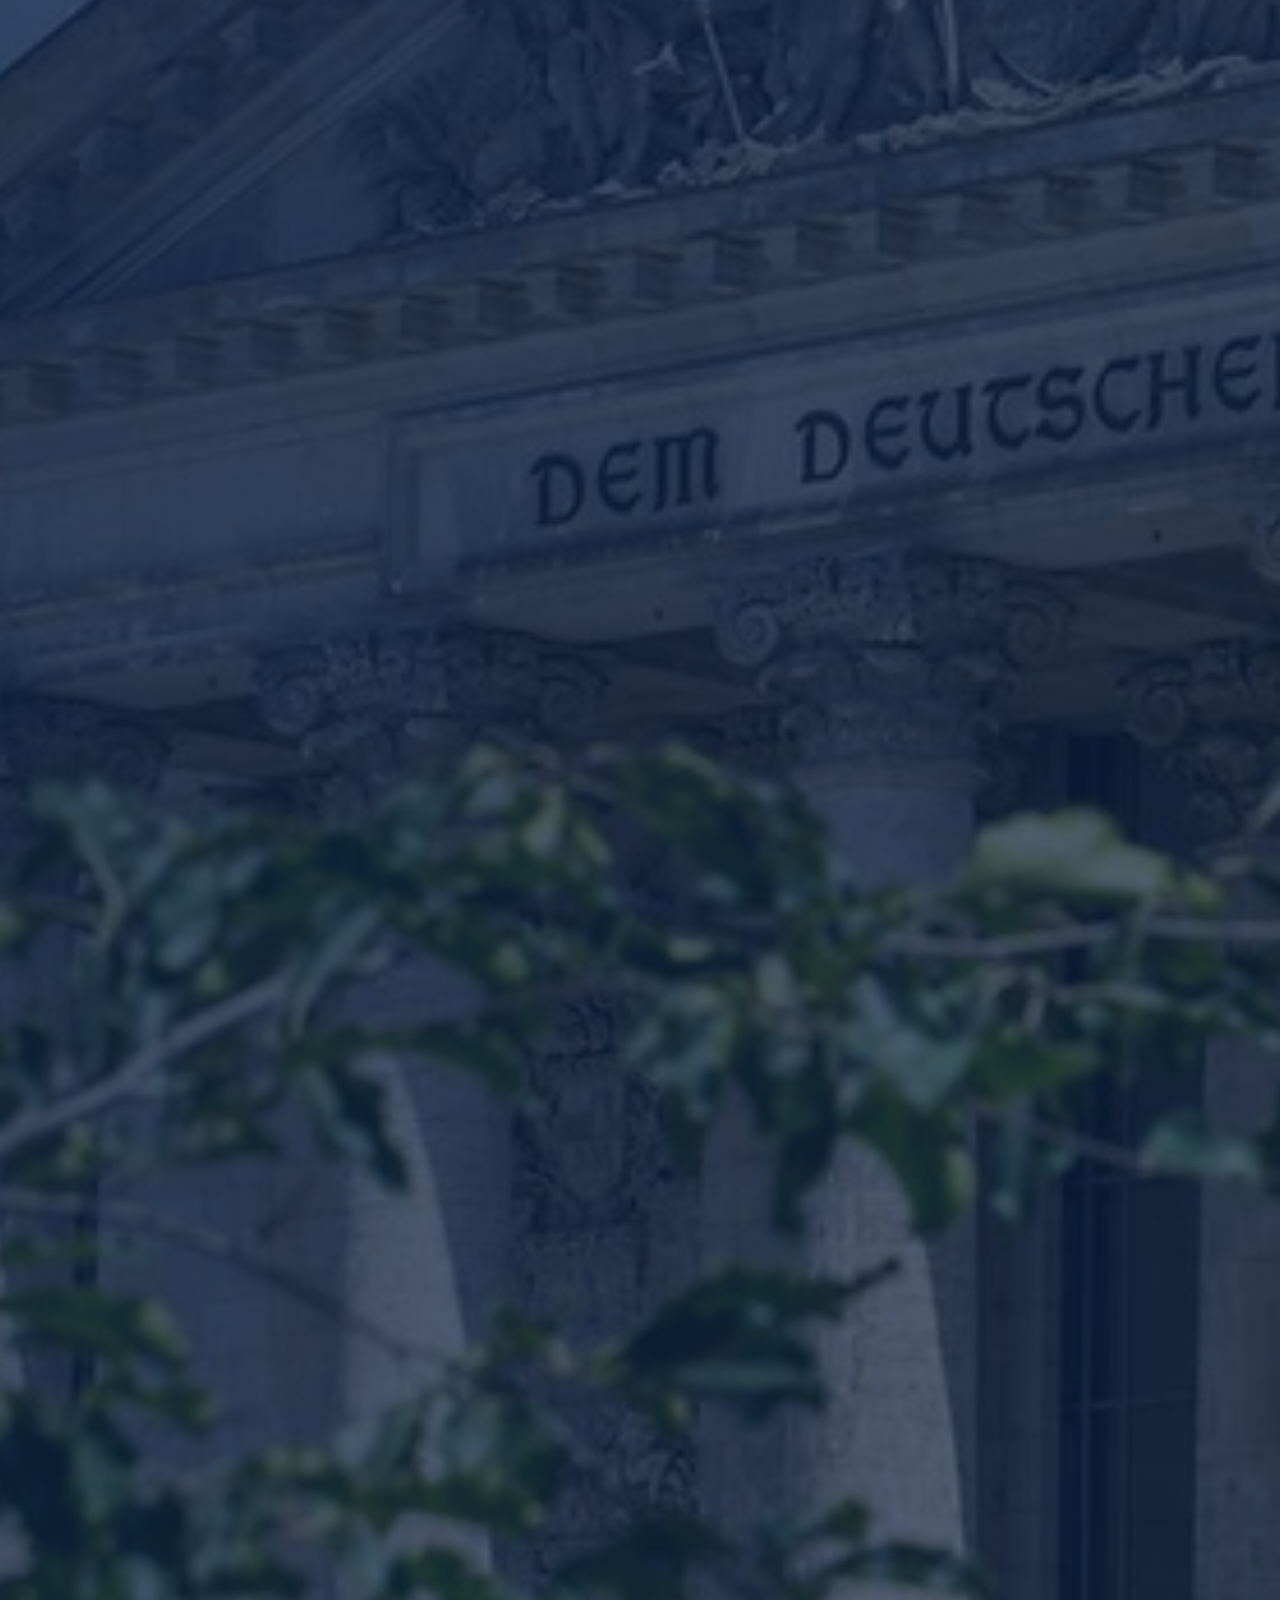
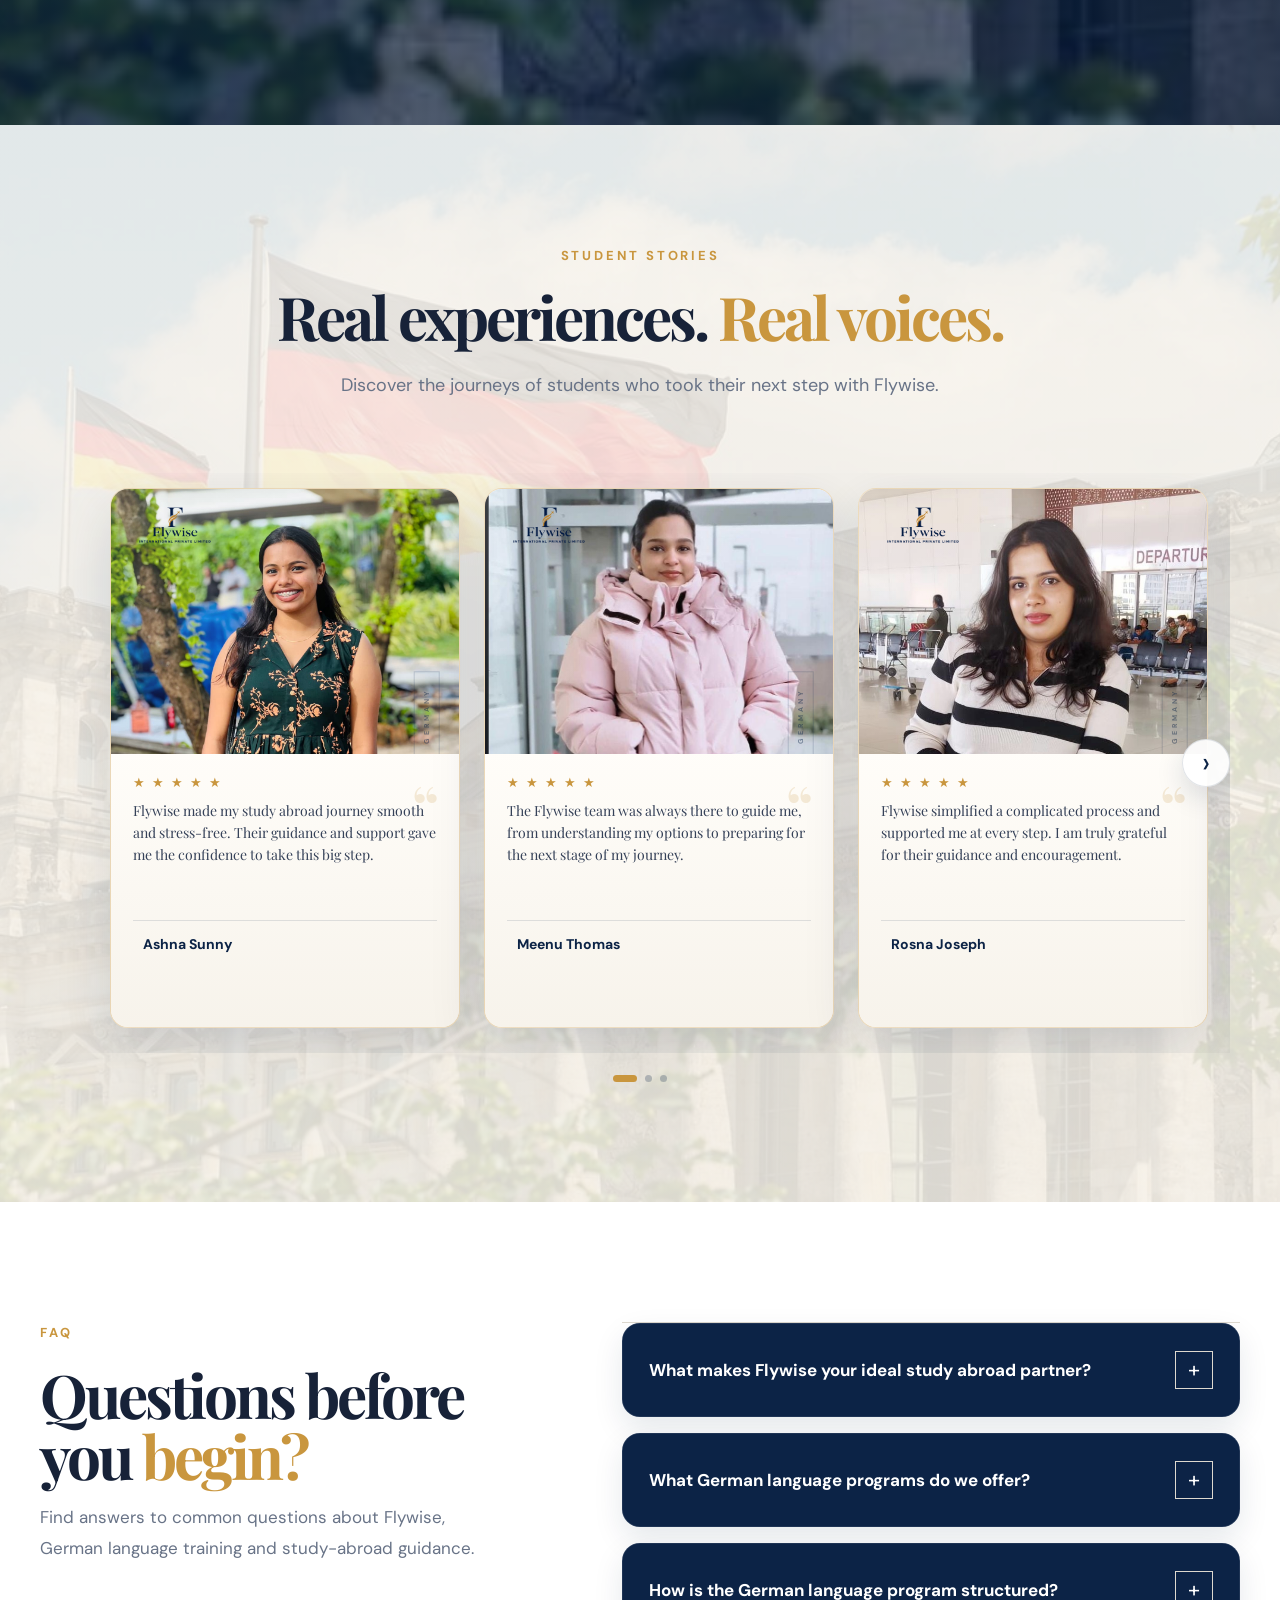
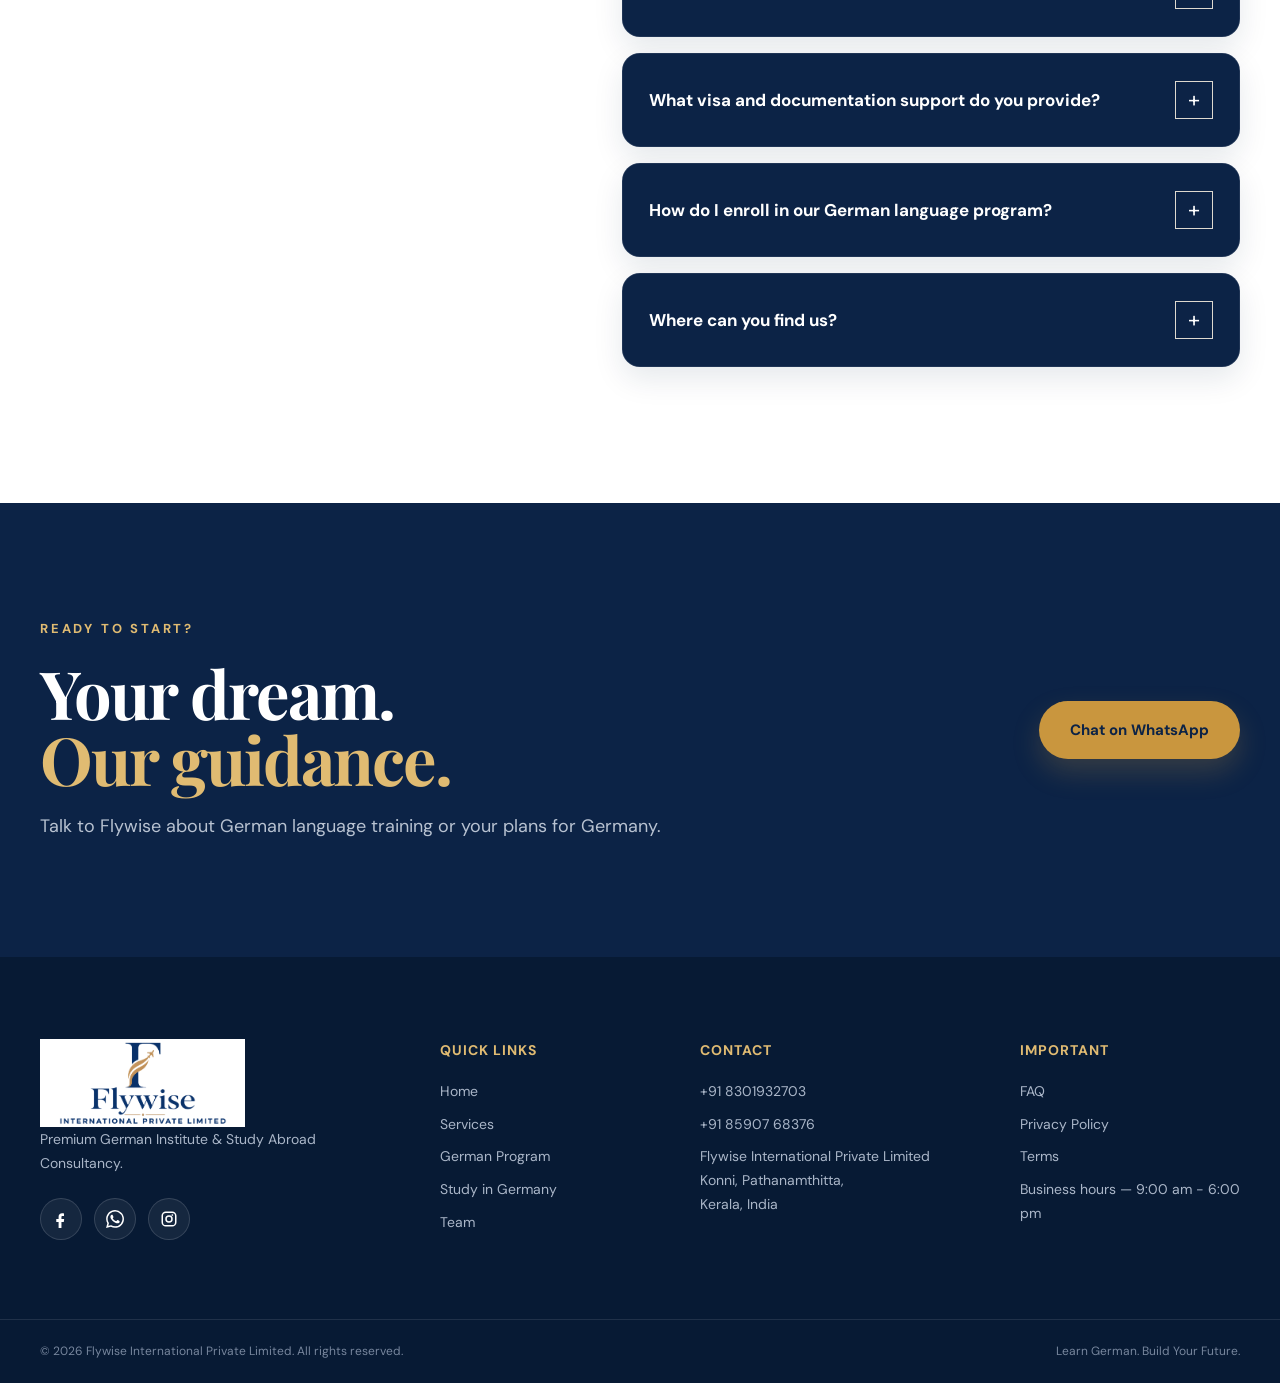
==== commit d8febafb: "Business Hours" ====
--- a/index.html
+++ b/index.html
@@ -201,14 +201,14 @@
 
   <header class="site-header" id="siteHeader" data-enable-scroll-header="true">
     <div class="container header-inner">
-      <a class="brand" href="home.html" aria-label="Flywise home">
+      <a class="brand" href="index.html" aria-label="Flywise home">
         <img src="images/flywise-logo.jpg" alt="Flywise International Private Limited logo">
       </a>
       <button class="menu-toggle" type="button" aria-label="Open navigation" aria-expanded="false" aria-controls="mainNav">
         <span></span><span></span><span></span>
       </button>
       <nav class="main-nav" id="mainNav" aria-label="Main navigation">
-        <a href="home.html">Home</a>
+        <a href="index.html">Home</a>
         <a href="about.html">About</a>
         <a href="#services">Services</a>
         <a href="#germany">Study in Germany</a>
@@ -229,7 +229,7 @@
               <h1>Your journey to <em>Germany starts here.</em></h1>
               <p>Explore study opportunities with guidance for course selection, applications, admissions and your next steps toward Germany.</p>
               <div class="hero-actions">
-                <a class="btn btn-gold" href="https://wa.me/+91 8301932703?text=Hello%20Flywise,%20I%20would%20like%20to%20know%20more%20about%20studying%20in%20Germany." target="_blank" rel="noopener">Talk to a Counsellor</a>
+                <a class="btn btn-gold" href="https://wa.me/918301932703?text=Hello%20Flywise,%20I%20would%20like%20to%20know%20more%20about%20studying%20in%20Germany." target="_blank" rel="noopener">Talk to a Counsellor</a>
                 <a class="btn btn-outline-light" href="#services">Explore Services</a>
               </div>
               <ul class="hero-points">
@@ -289,7 +289,7 @@
               <h1>Prepare today. <em>Move forward tomorrow.</em></h1>
               <p>A premium learning and guidance experience for students and professionals planning their future in Germany.</p>
               <div class="hero-actions">
-                <a class="btn btn-gold" href="https://wa.me/+91 8301932703?text=Hello%20Flywise,%20I%20would%20like%20a%20consultation." target="_blank" rel="noopener">Start Your Journey</a>
+                <a class="btn btn-gold" href="https://wa.me/918301932703?text=Hello%20Flywise,%20I%20would%20like%20a%20consultation." target="_blank" rel="noopener">Start Your Journey</a>
               </div>
               <ul class="hero-points">
                 <li>Personalized Counselling</li>
@@ -312,12 +312,11 @@
     </section>
 
 
-
     <!-- STATS -->
     <section class="stats reveal" aria-label="Flywise highlights">
       <div class="container stats-grid">
         <div class="stat"><strong data-target="5" data-suffix="+">0</strong><span>Years of Experience</span></div>
-        <div class="stat"><strong data-target="250" data-suffix="+">0</strong><span>Students Guided</span></div>
+        <div class="stat"><strong data-target="500" data-suffix="+">0</strong><span>Students Guided</span></div>
         <div class="stat"><strong data-target="100" data-suffix="+">0</strong><span>Applications Assisted</span></div>
       </div>
     </section>
@@ -400,7 +399,7 @@
         </div>
         <div class="fee-box reveal">
           <div><p class="eyebrow">COURSE FEE</p><h3>Flexible fee presentation</h3><p>Module fees and promotional pricing are client-provided content and should be updated before publication.</p></div>
-          <a class="btn btn-navy" href="https://wa.me/+91 8301932703?text=Hello%20Flywise,%20I%20would%20like%20the%20latest%20German%20language%20program%20fee%20details." target="_blank" rel="noopener">Ask for Latest Fee</a>
+          <a class="btn btn-navy" href="https://wa.me/918301932703?text=Hello%20Flywise,%20I%20would%20like%20the%20latest%20German%20language%20program%20fee%20details." target="_blank" rel="noopener">Ask for Latest Fee</a>
         </div>
       </div>
     </section>
@@ -766,7 +765,7 @@
     <section class="final-cta" id="contact">
       <div class="container cta-inner reveal">
         <div><p class="eyebrow light">READY TO START?</p><h2>Your dream.<br><em>Our guidance.</em></h2><p>Talk to Flywise about German language training or your plans for Germany.</p></div>
-        <a class="btn btn-gold large" href="https://wa.me/+91 8301932703?text=Hello%20Flywise,%20I%20would%20like%20to%20start%20my%20Germany%20journey." target="_blank" rel="noopener">Chat on WhatsApp</a>
+        <a class="btn btn-gold large" href="https://wa.me/918301932703?text=Hello%20Flywise,%20I%20would%20like%20to%20start%20my%20Germany%20journey." target="_blank" rel="noopener">Chat on WhatsApp</a>
       </div>
     </section>
   </main>
@@ -802,7 +801,7 @@
 
                 <!-- WhatsApp -->
                 <a
-                    href="https://wa.me/+91 8301932703"
+                    href="https://wa.me/918301932703"
                     target="_blank"
                     rel="noopener"
                     aria-label="WhatsApp"
@@ -832,7 +831,7 @@
         <div>
             <h3>Quick Links</h3>
 
-            <a href="home.html">Home</a>
+            <a href="index.html">Home</a>
             <a href="#services">Services</a>
             <a href="#language">German Program</a>
             <a href="#germany">Study in Germany</a>
@@ -875,7 +874,7 @@
             </a>
 
             <p>
-                Business hours — PLACEHOLDER
+                Business hours — 9:00 am - 6:00 pm
             </p>
         </div>
 
@@ -906,7 +905,7 @@
 
     <!-- WhatsApp -->
     <a
-        href="https://wa.me/+918301932703"
+        href="https://wa.me/918301932703"
         class="floating-icon whatsapp"
         target="_blank"
         rel="noopener noreferrer"
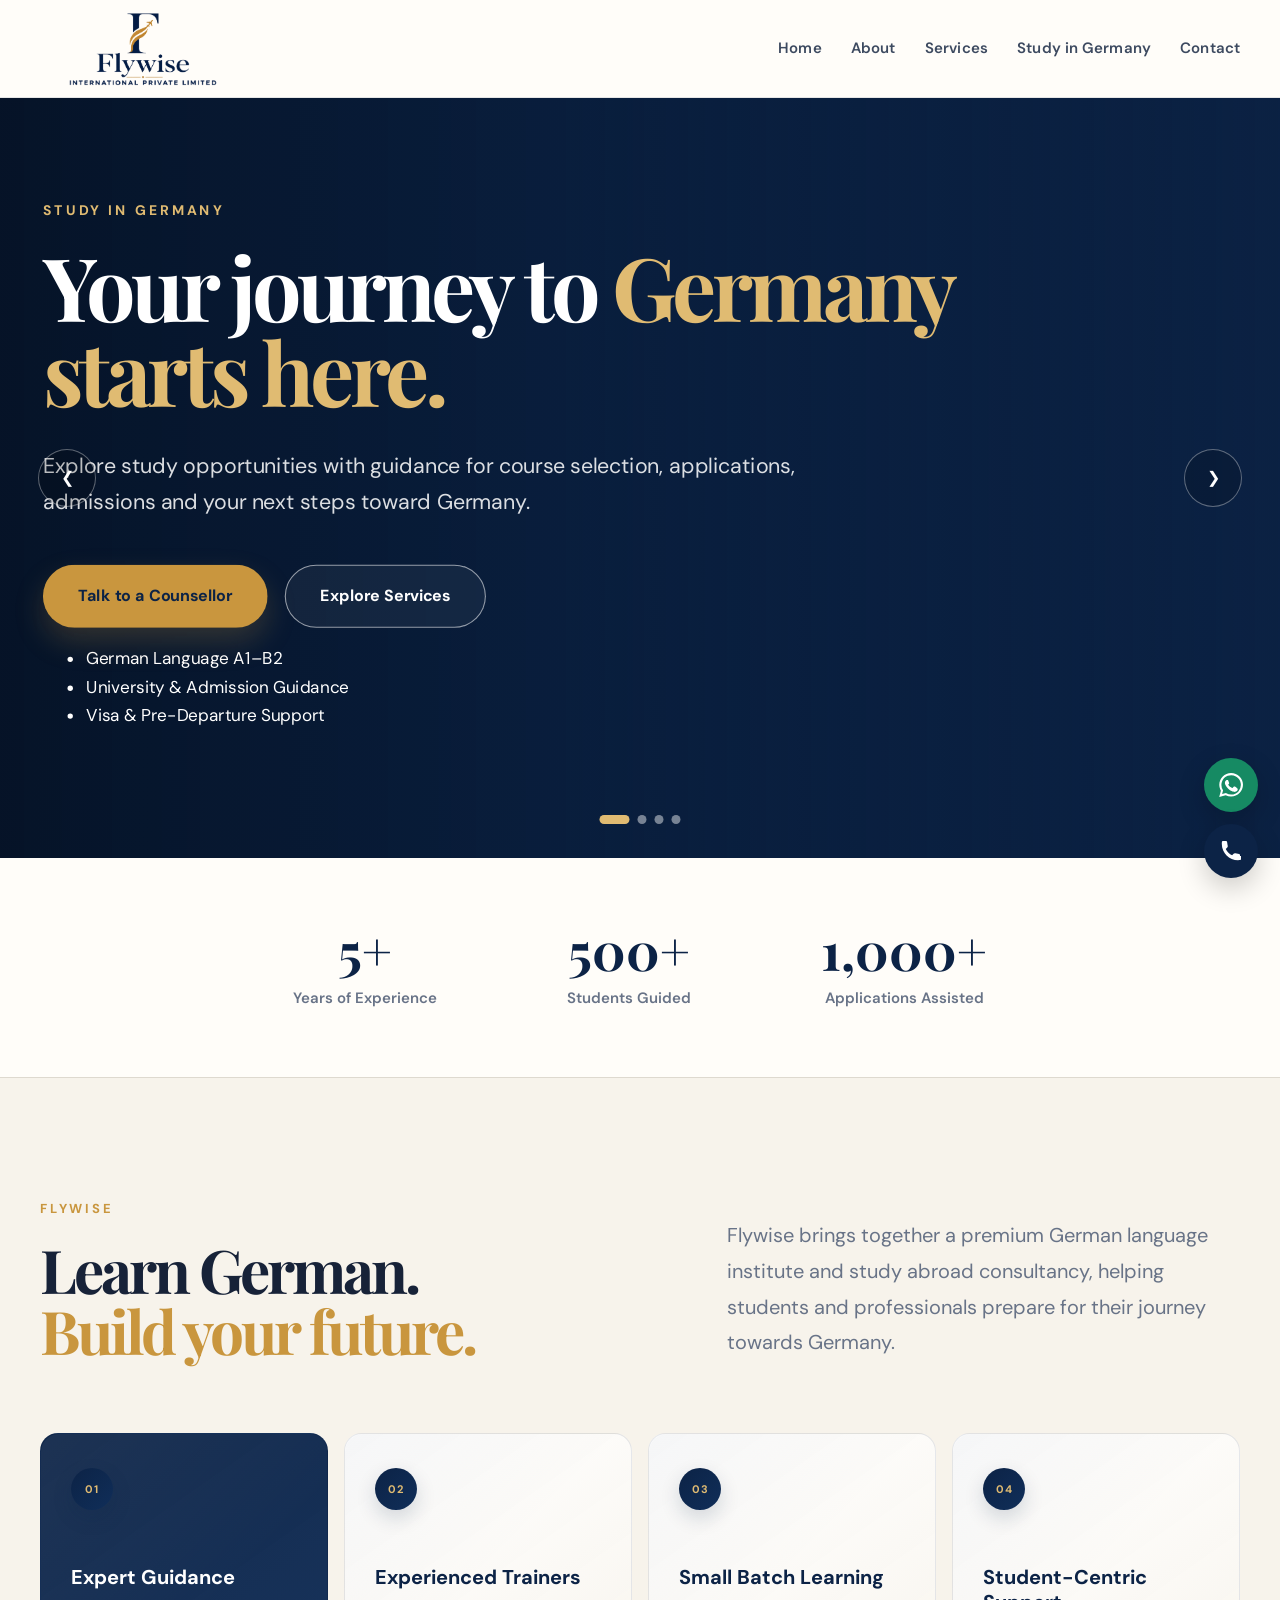
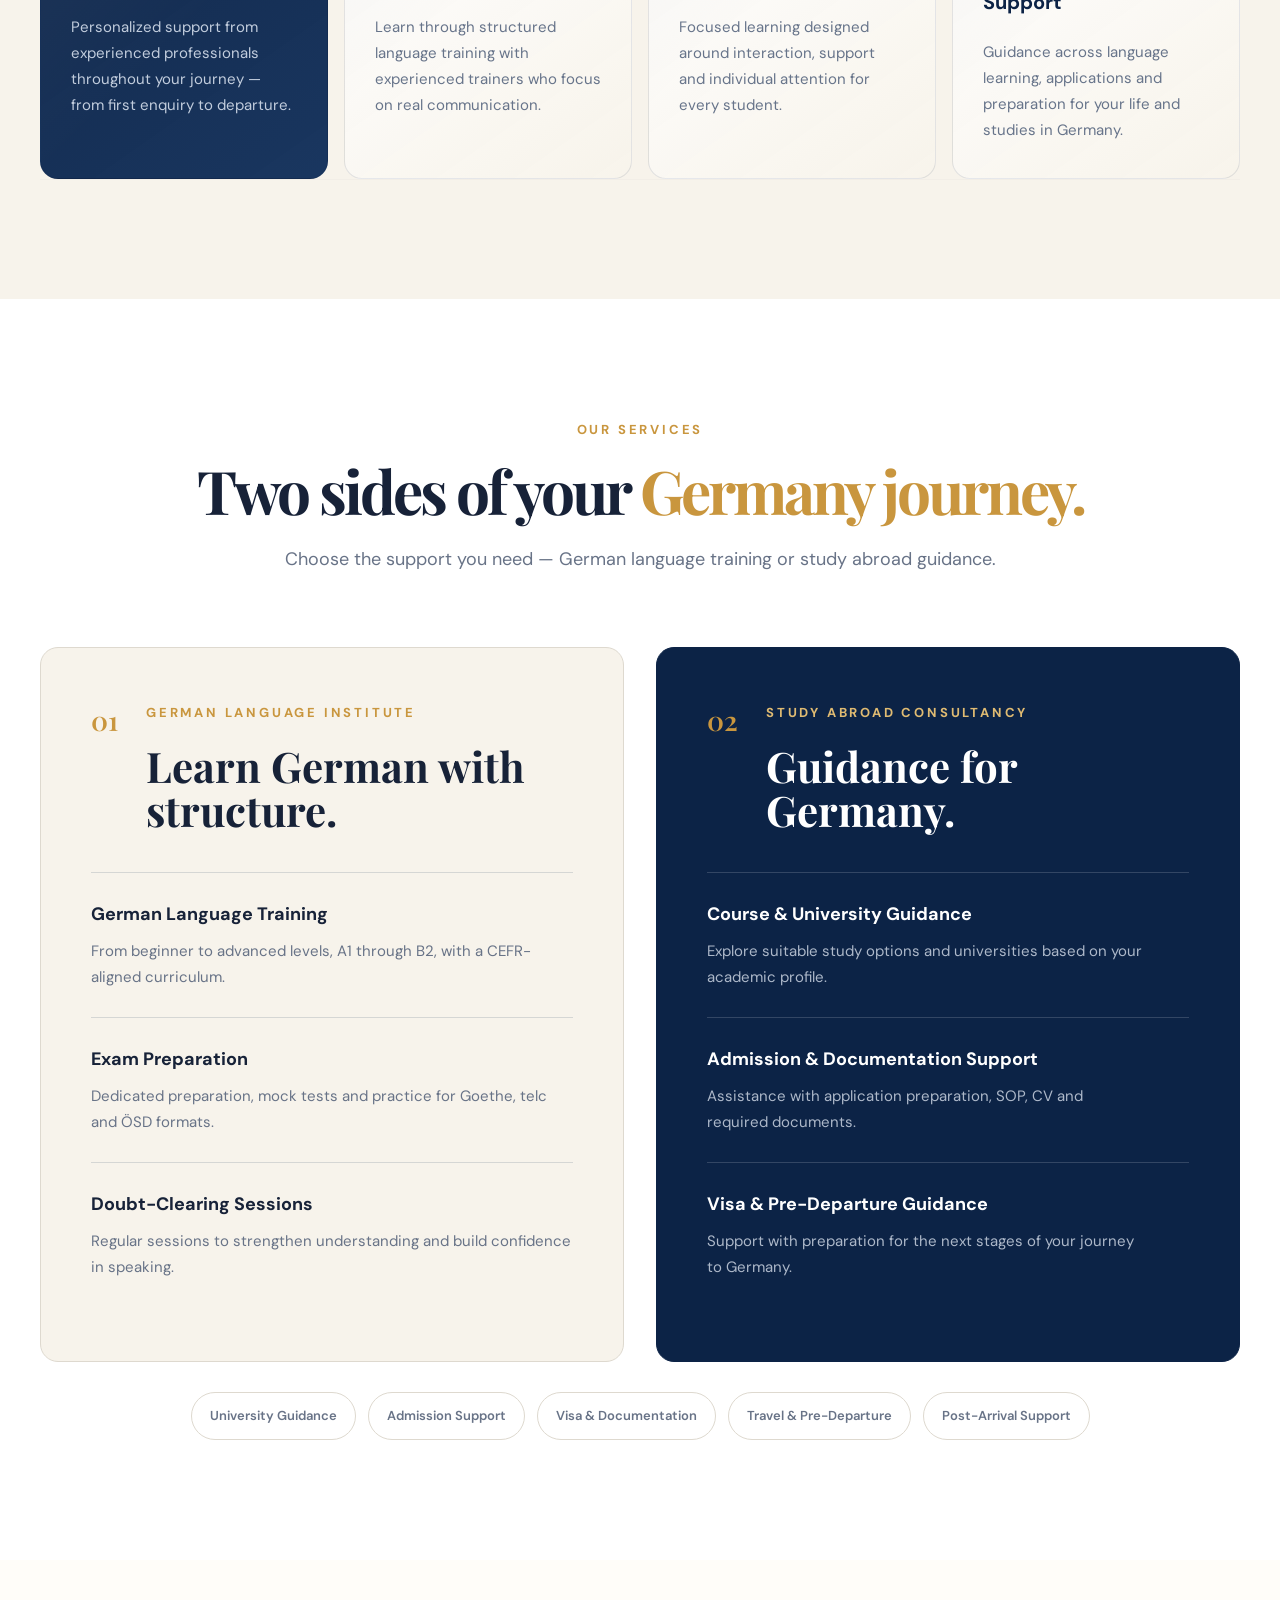
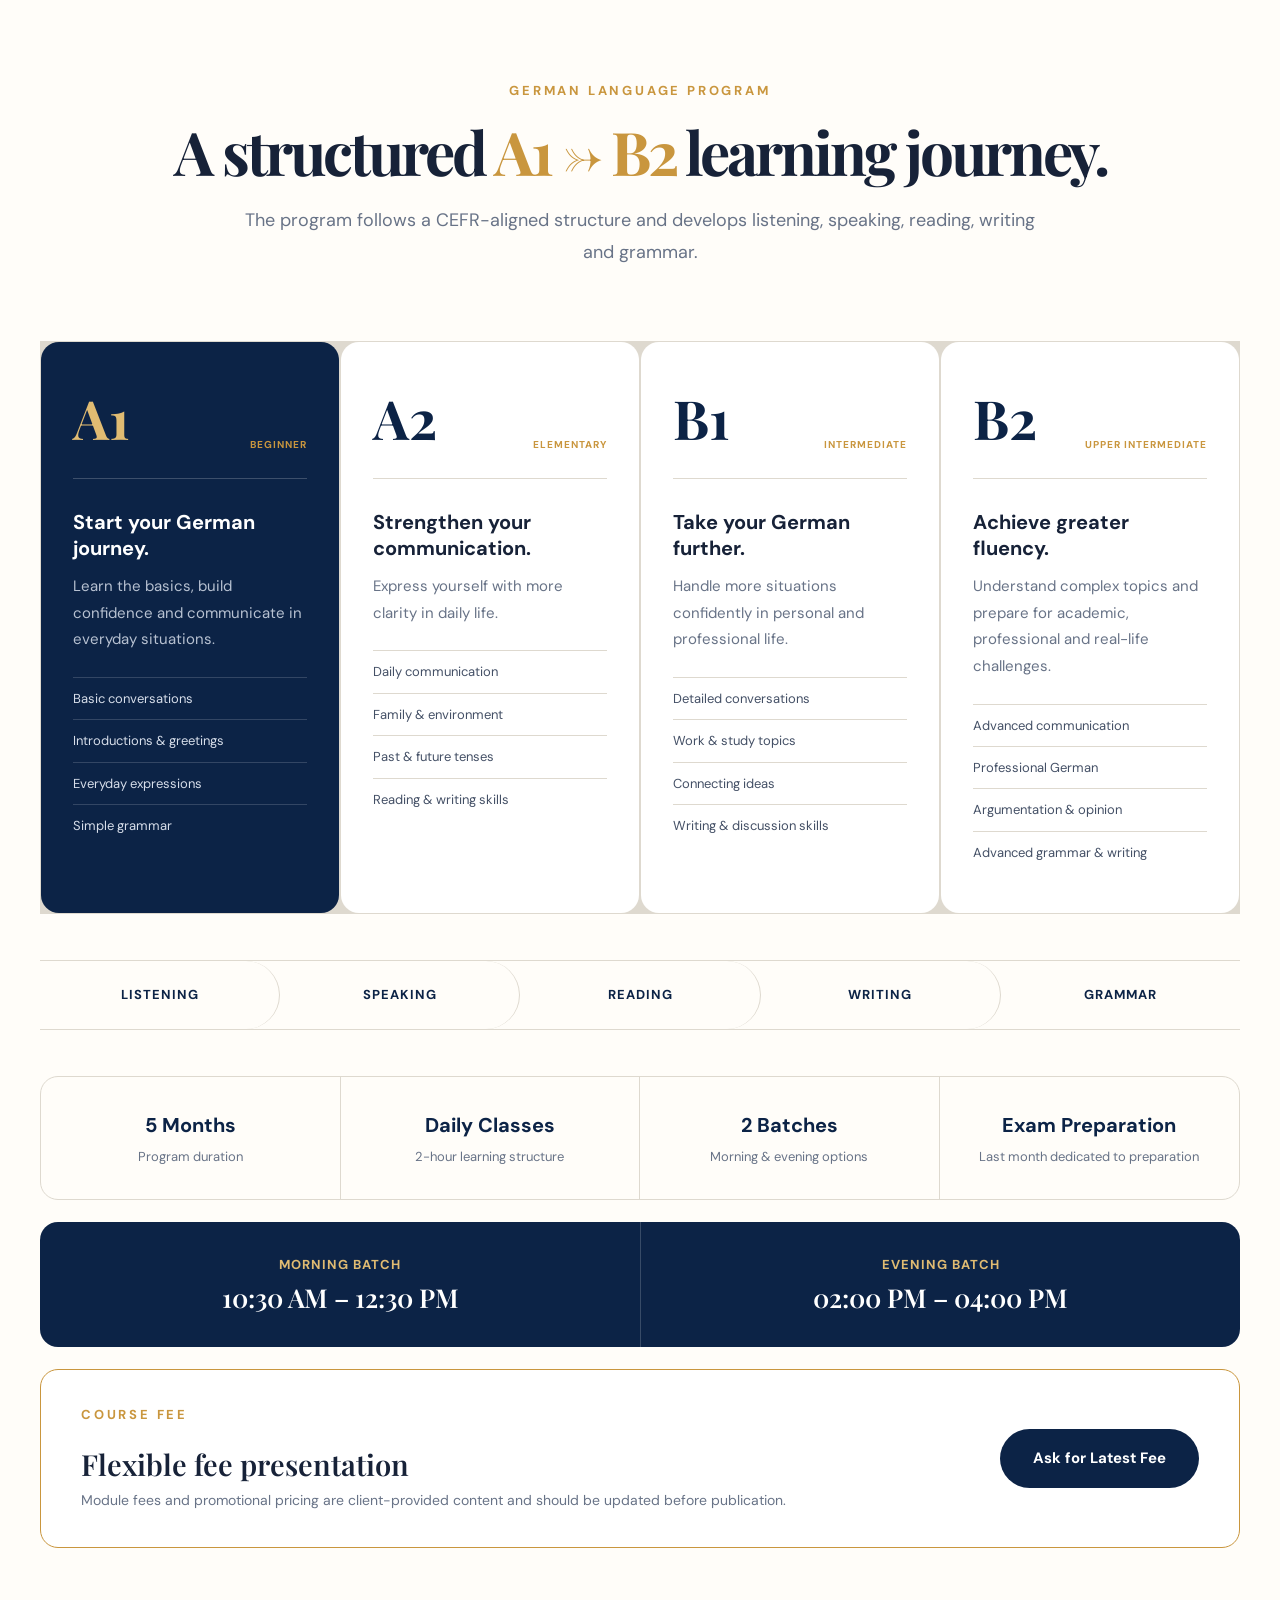
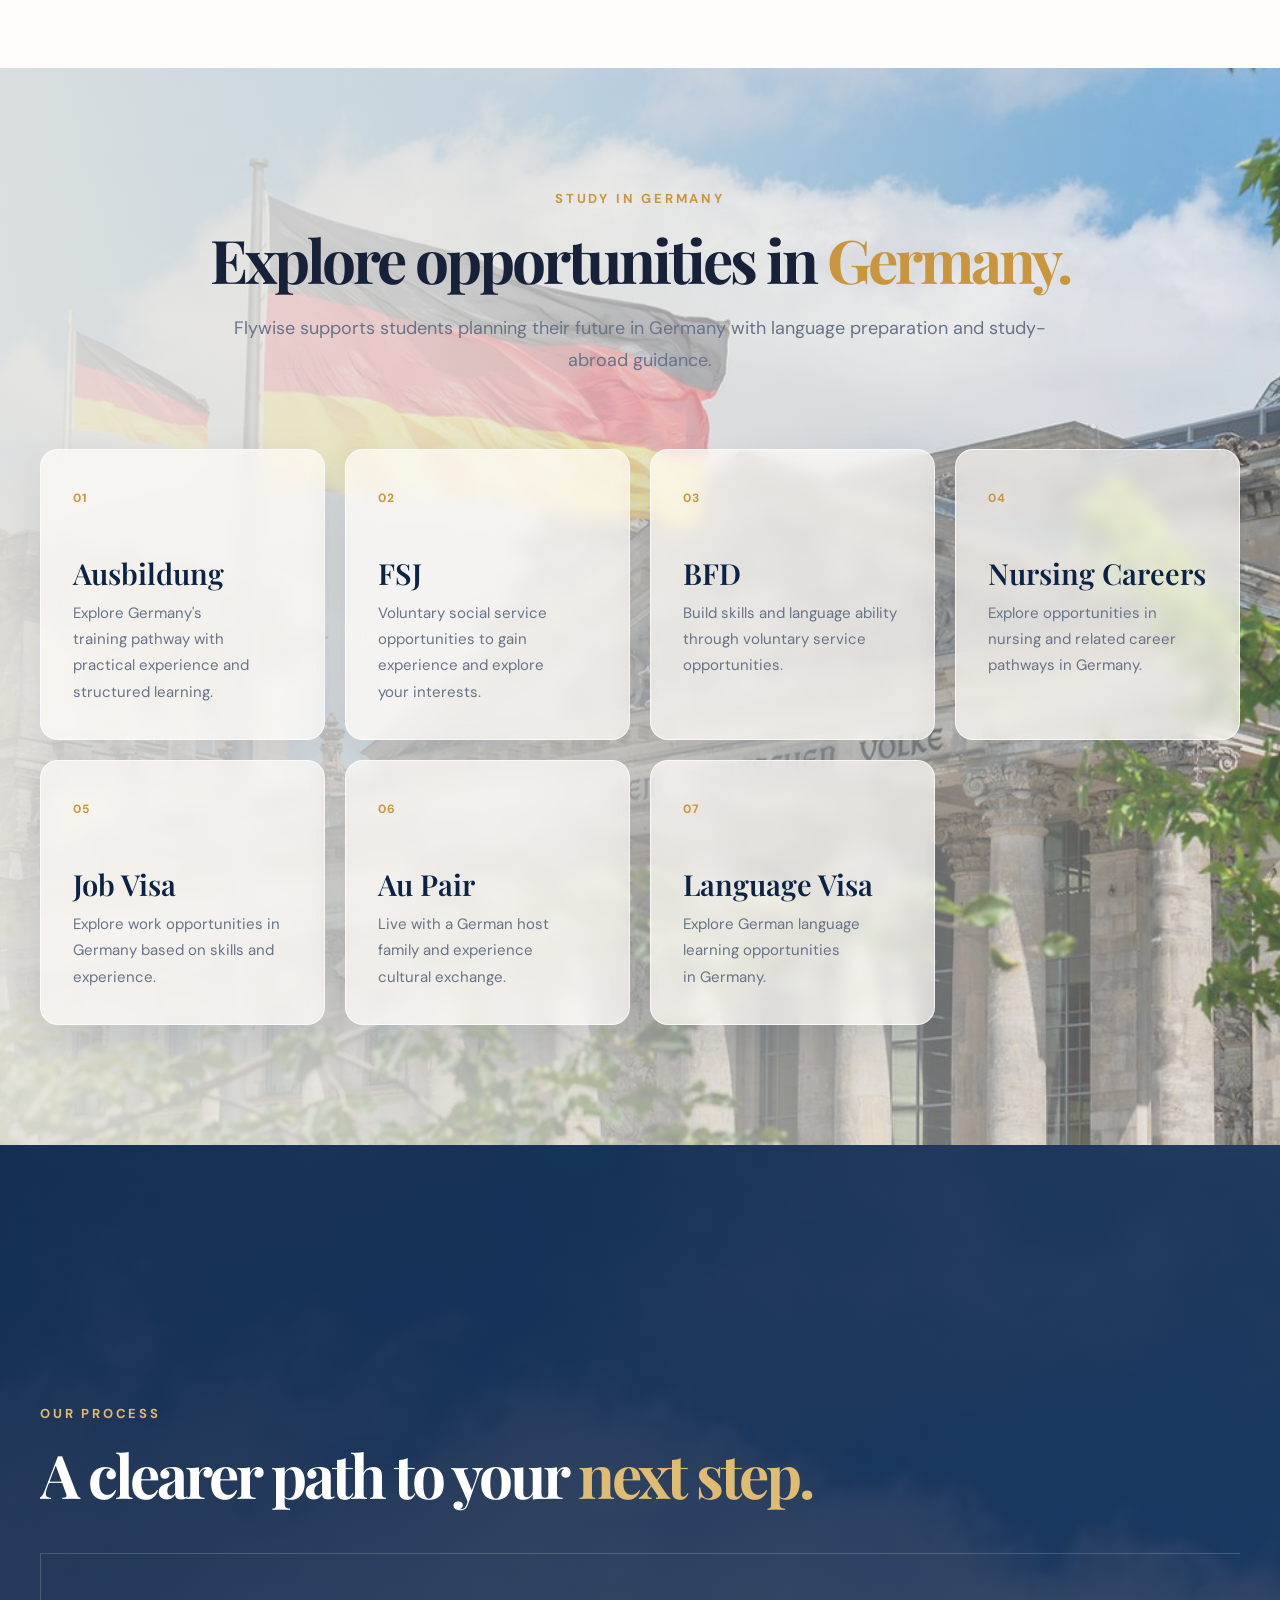
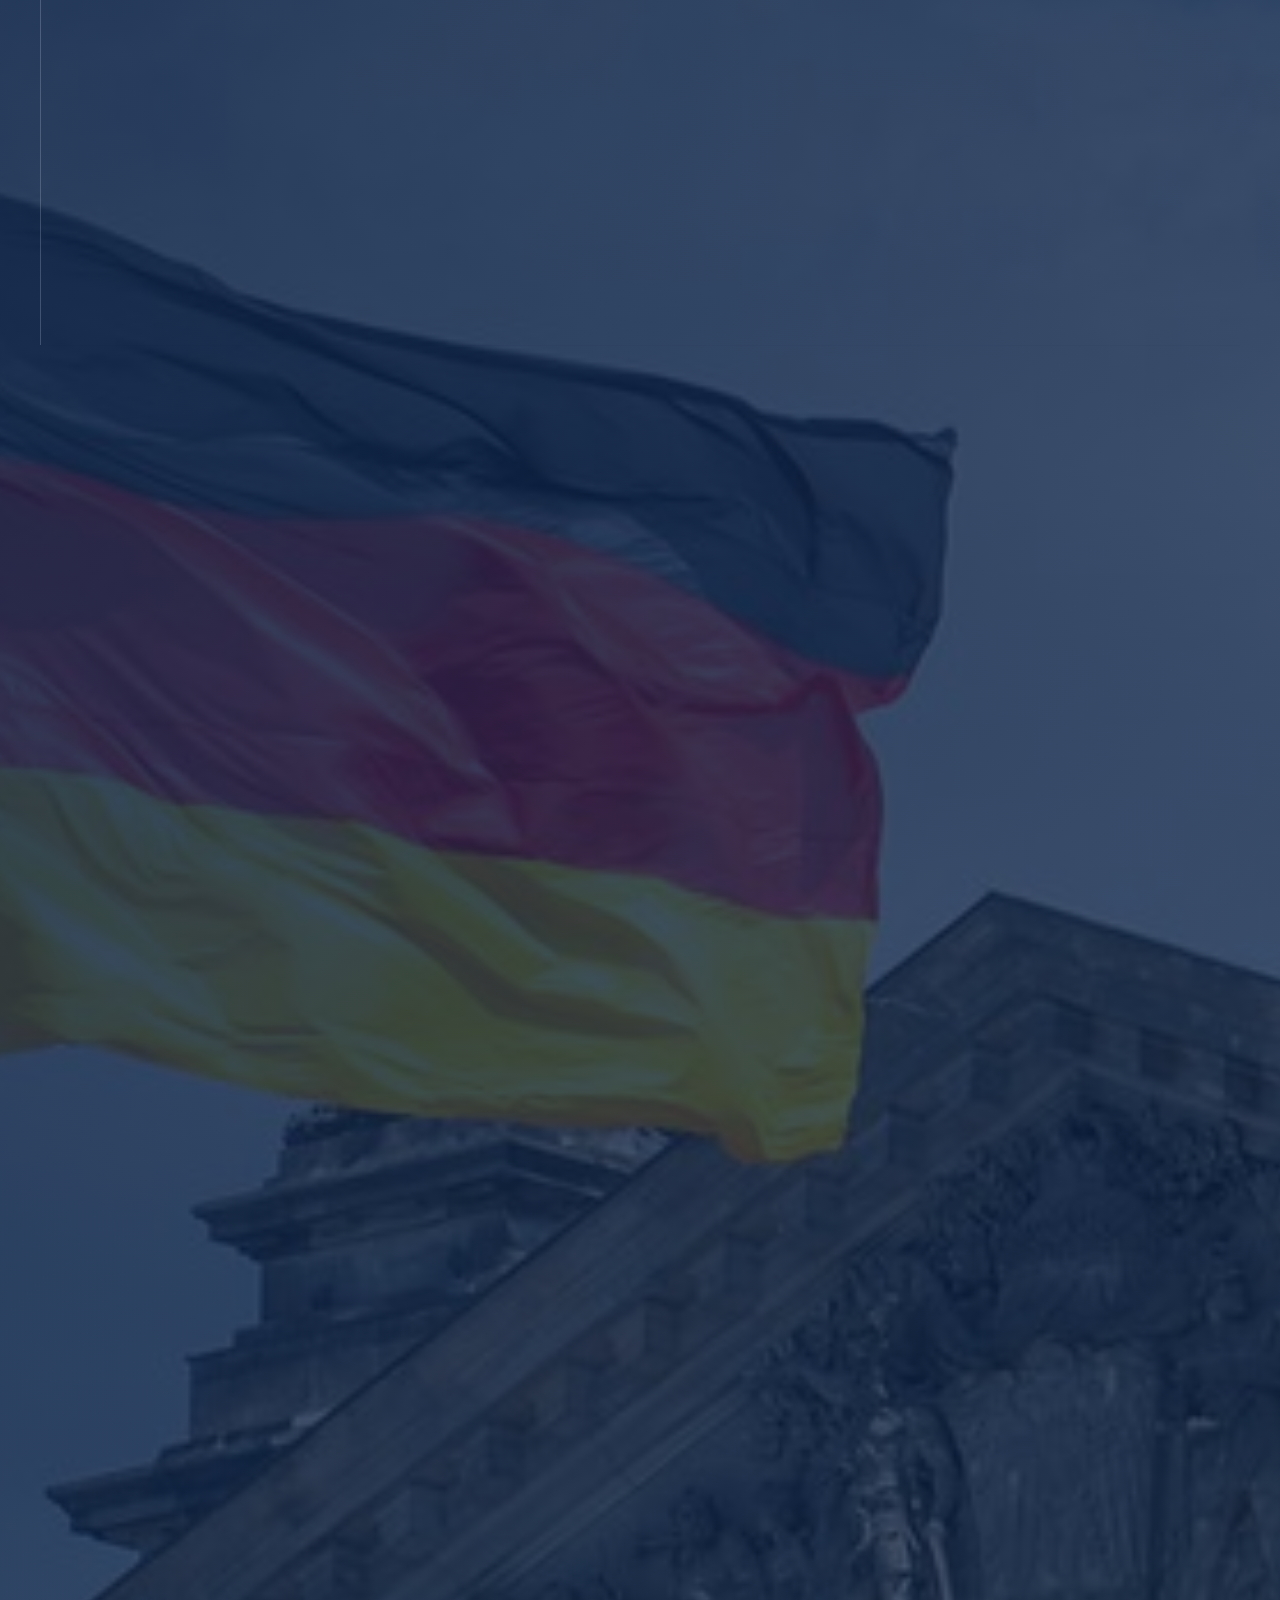
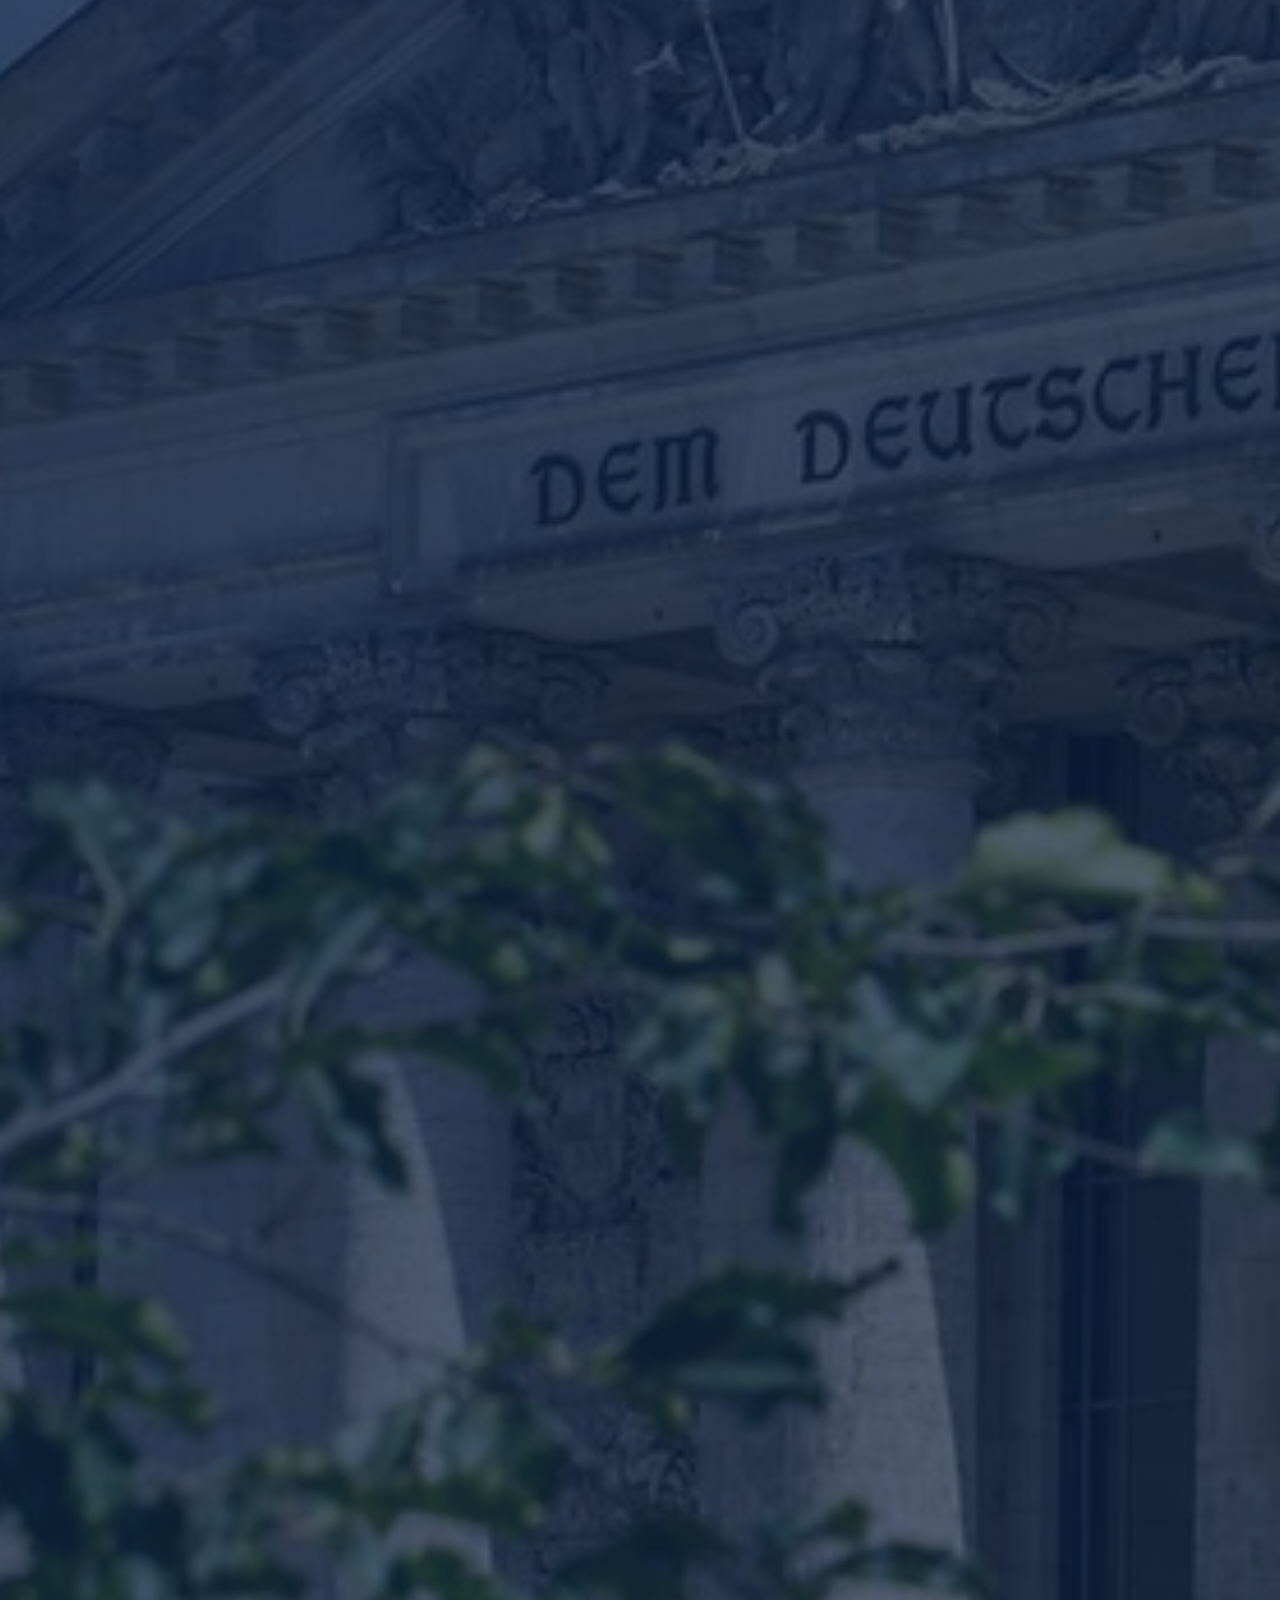
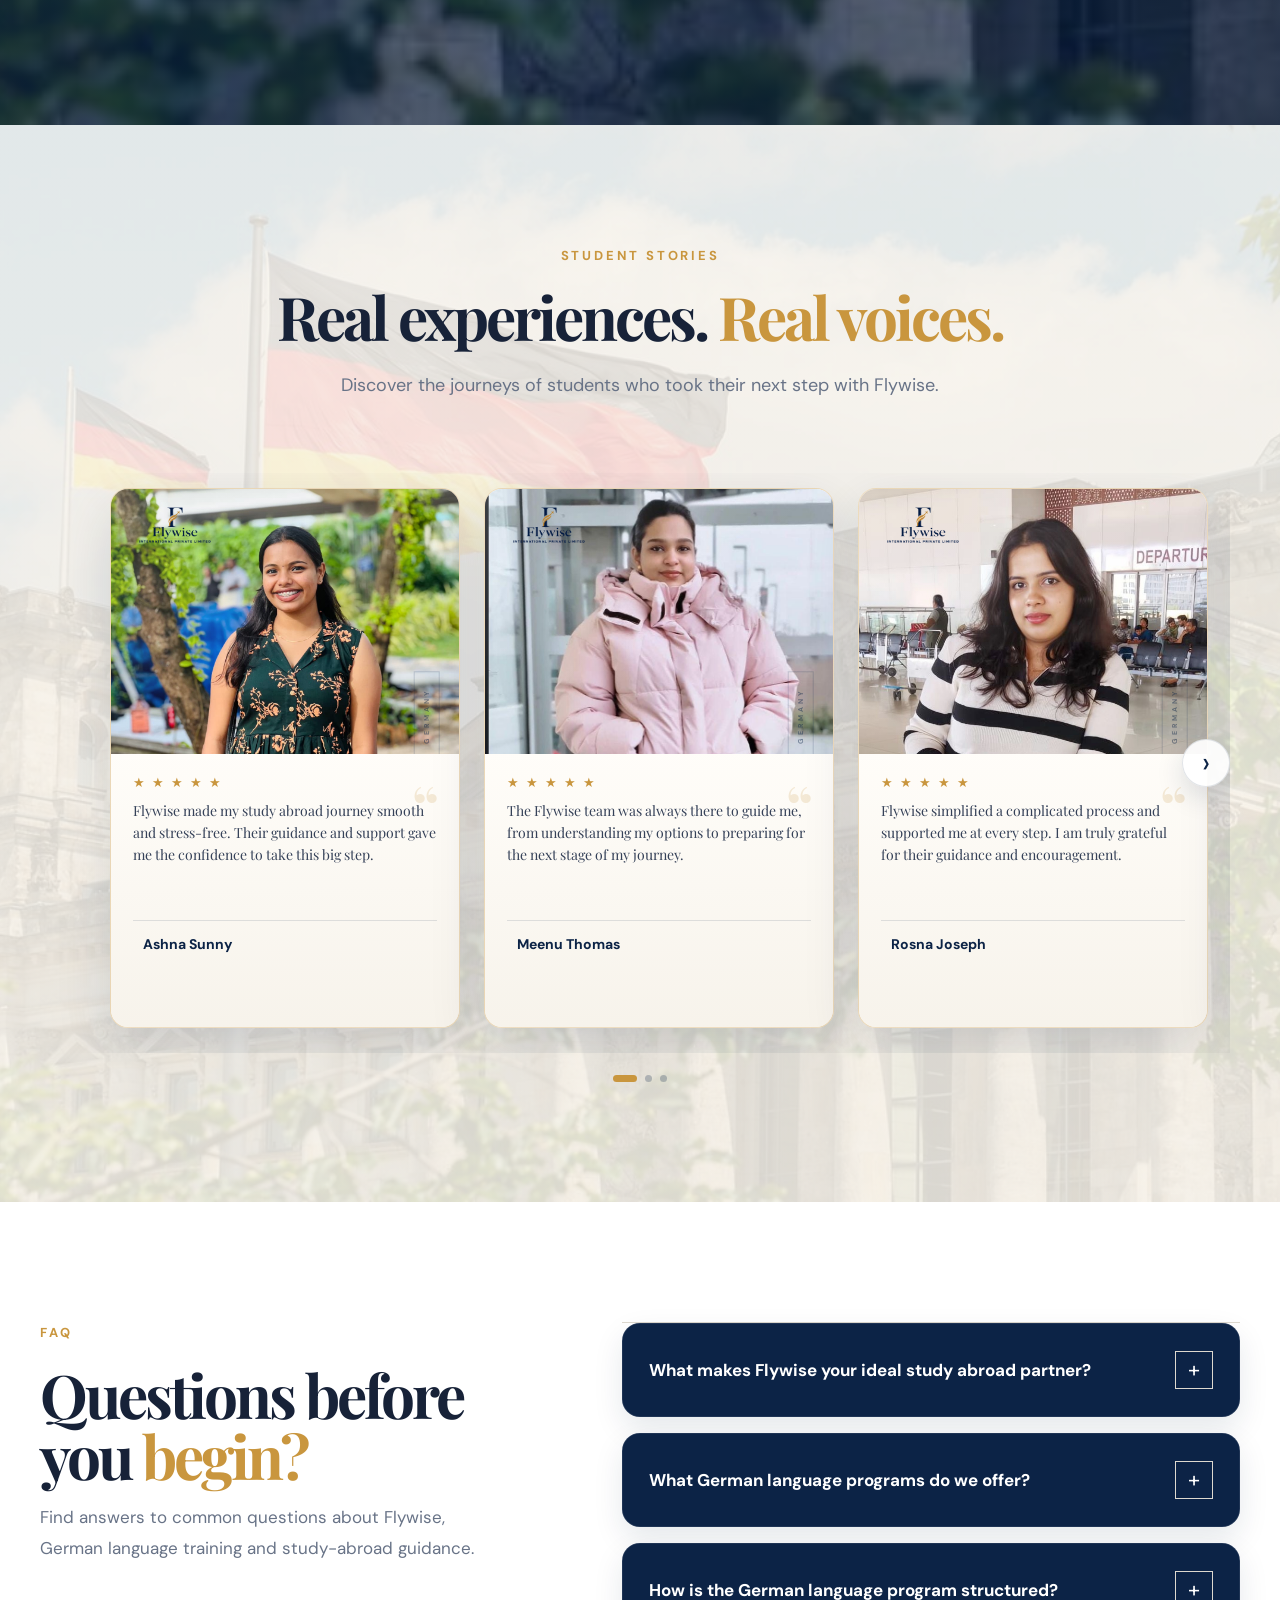
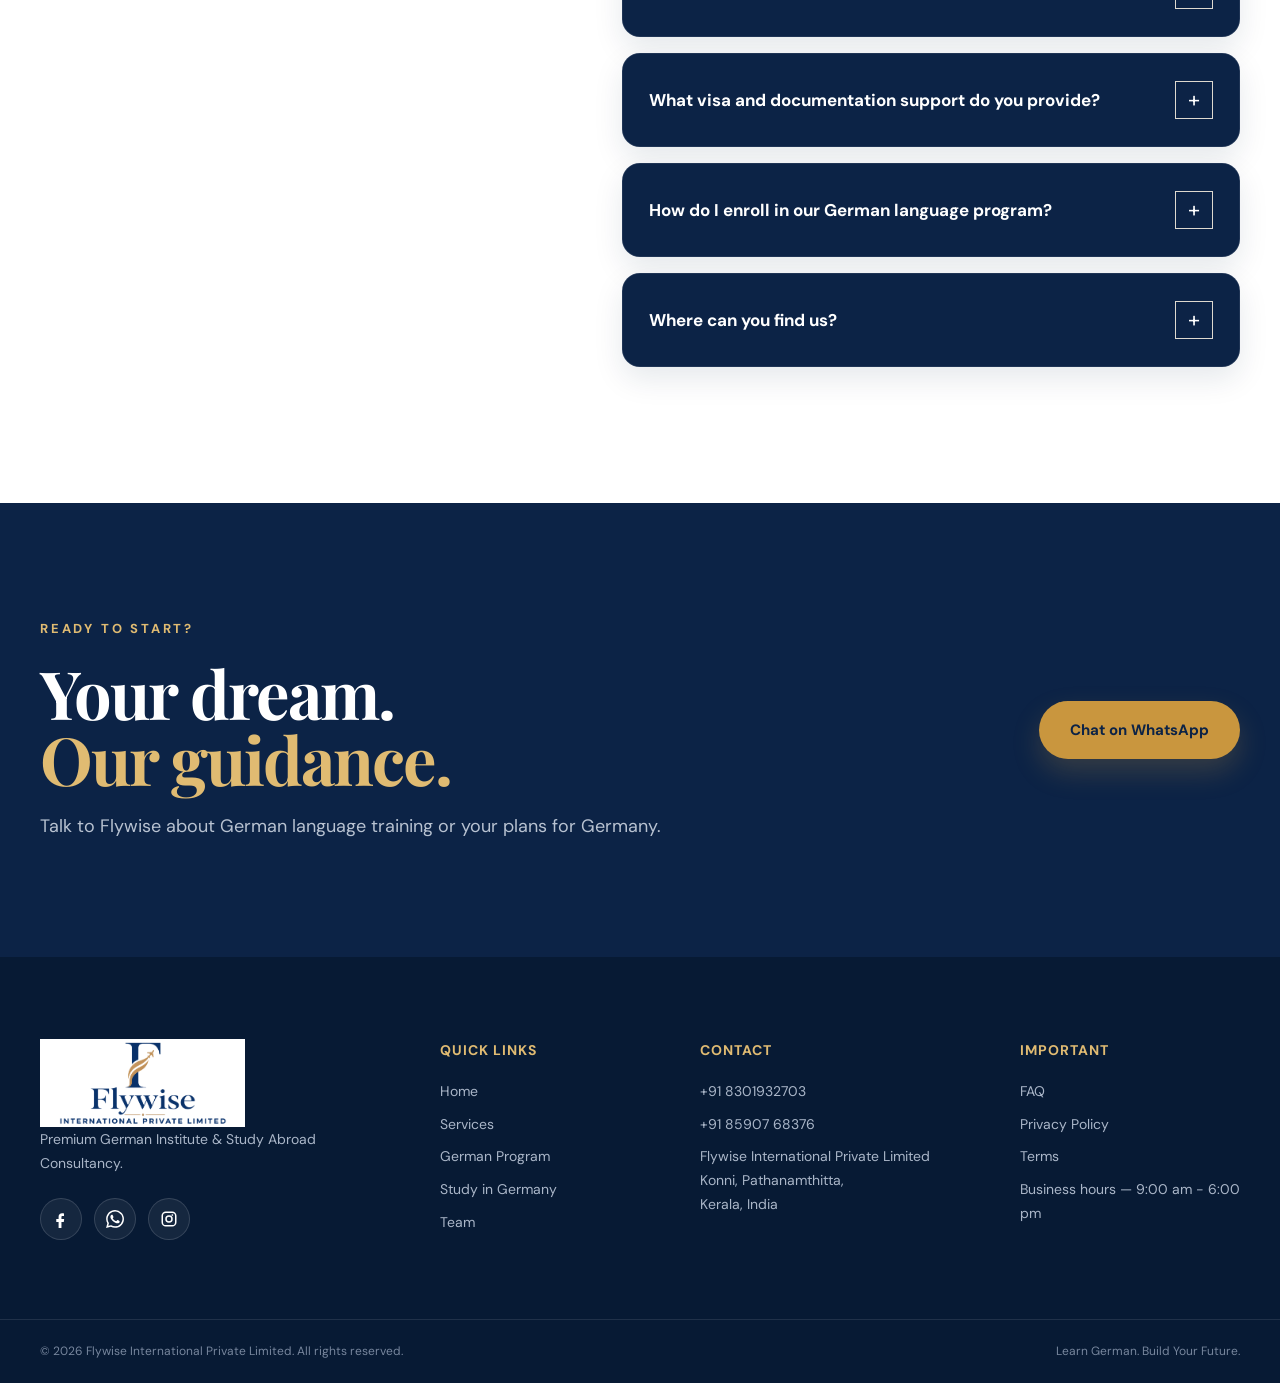
==== commit e62afd60: "fix footer link" ====
--- a/index.html
+++ b/index.html
@@ -317,7 +317,7 @@
       <div class="container stats-grid">
         <div class="stat"><strong data-target="5" data-suffix="+">0</strong><span>Years of Experience</span></div>
         <div class="stat"><strong data-target="500" data-suffix="+">0</strong><span>Students Guided</span></div>
-        <div class="stat"><strong data-target="100" data-suffix="+">0</strong><span>Applications Assisted</span></div>
+        <div class="stat"><strong data-target="1000" data-suffix="+">0</strong><span>Applications Assisted</span></div>
       </div>
     </section>
 
@@ -835,7 +835,7 @@
             <a href="#services">Services</a>
             <a href="#language">German Program</a>
             <a href="#germany">Study in Germany</a>
-            <a href="#team">Team</a>
+            <a href="about.html#team">Team</a>
         </div>
 
 
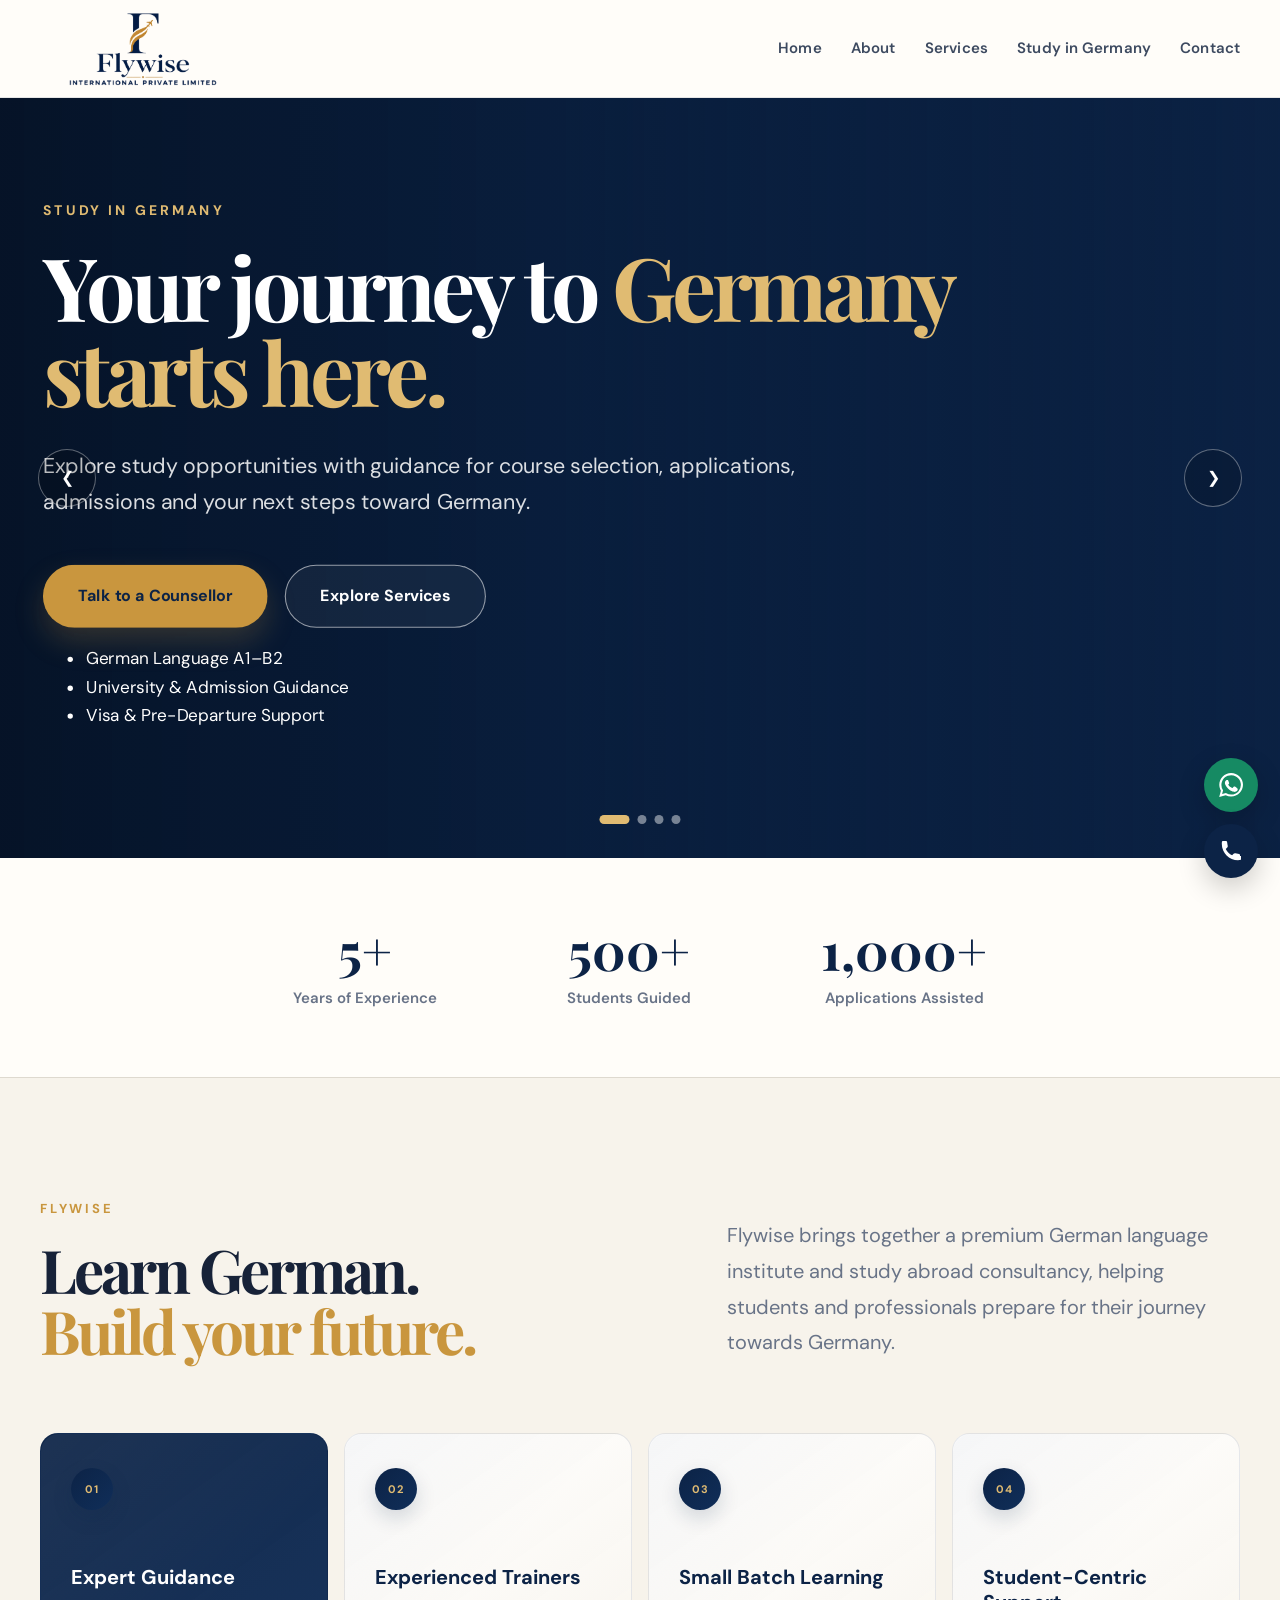
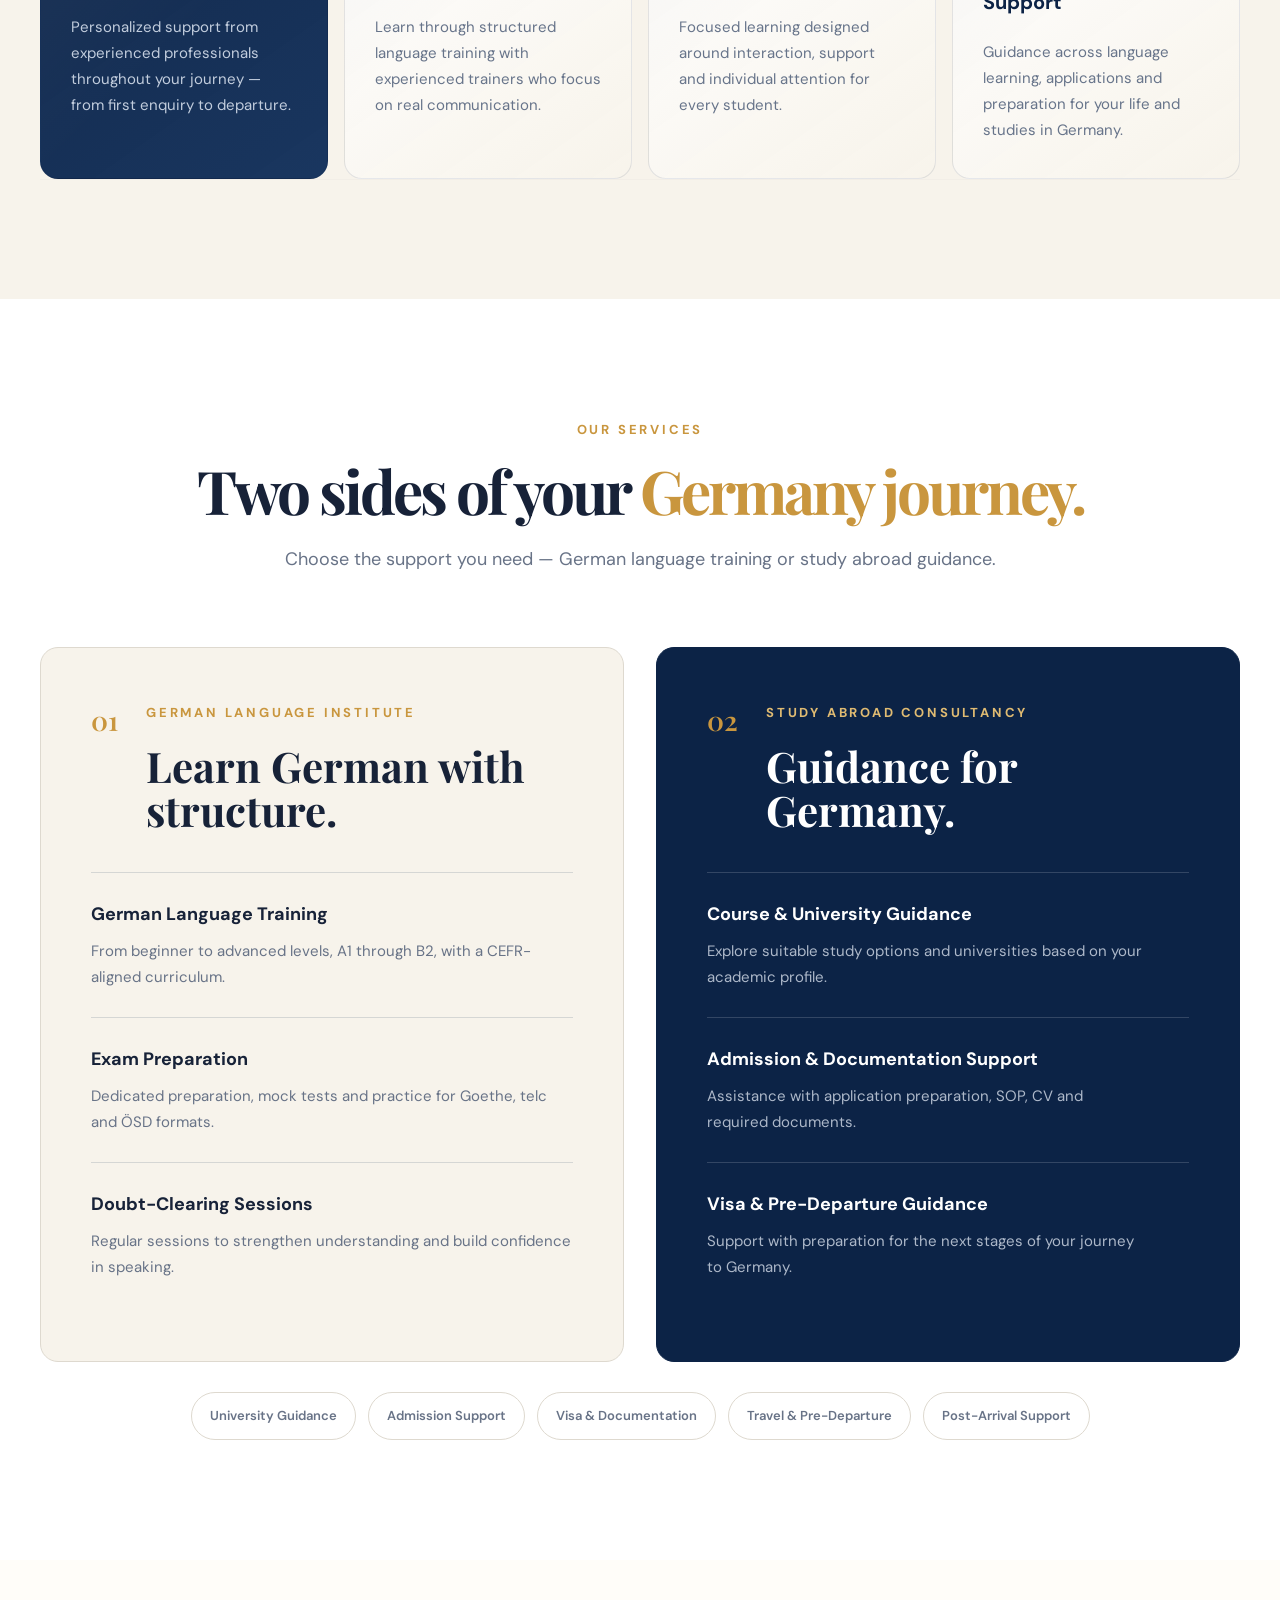
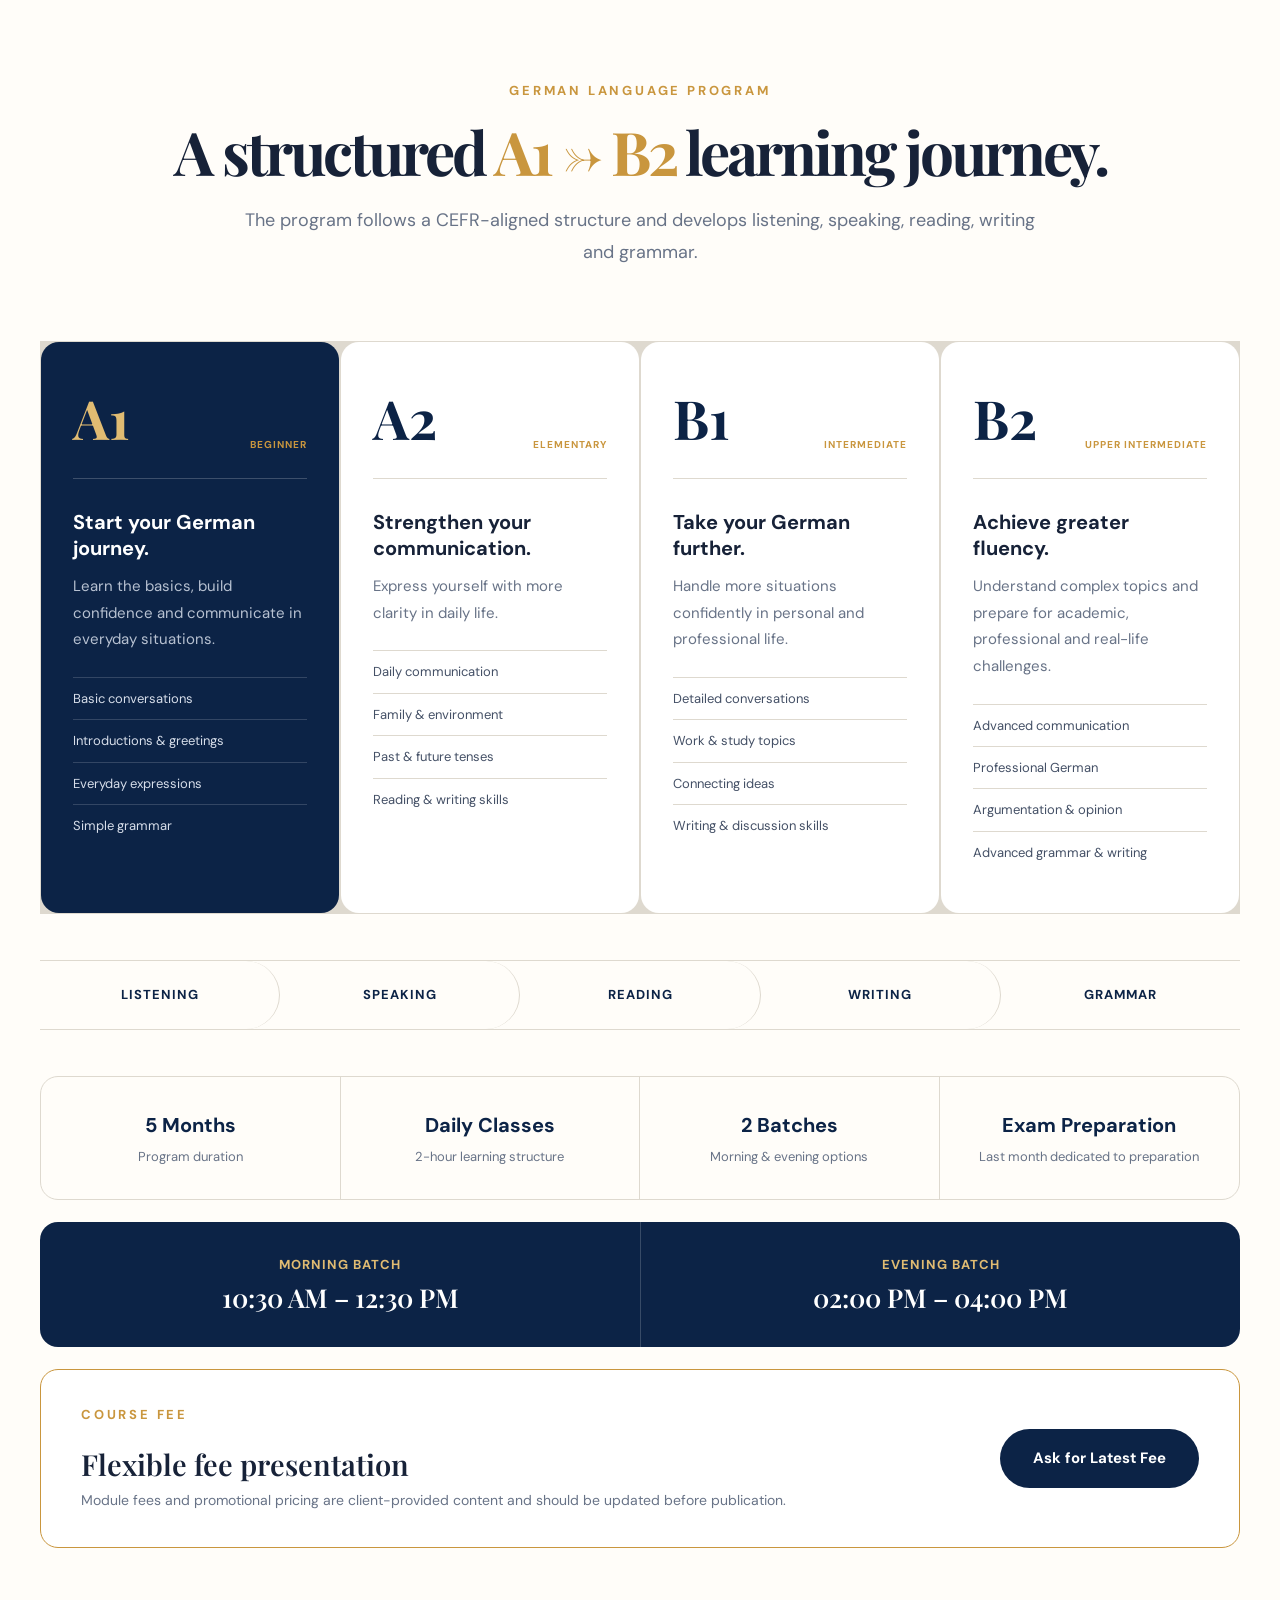
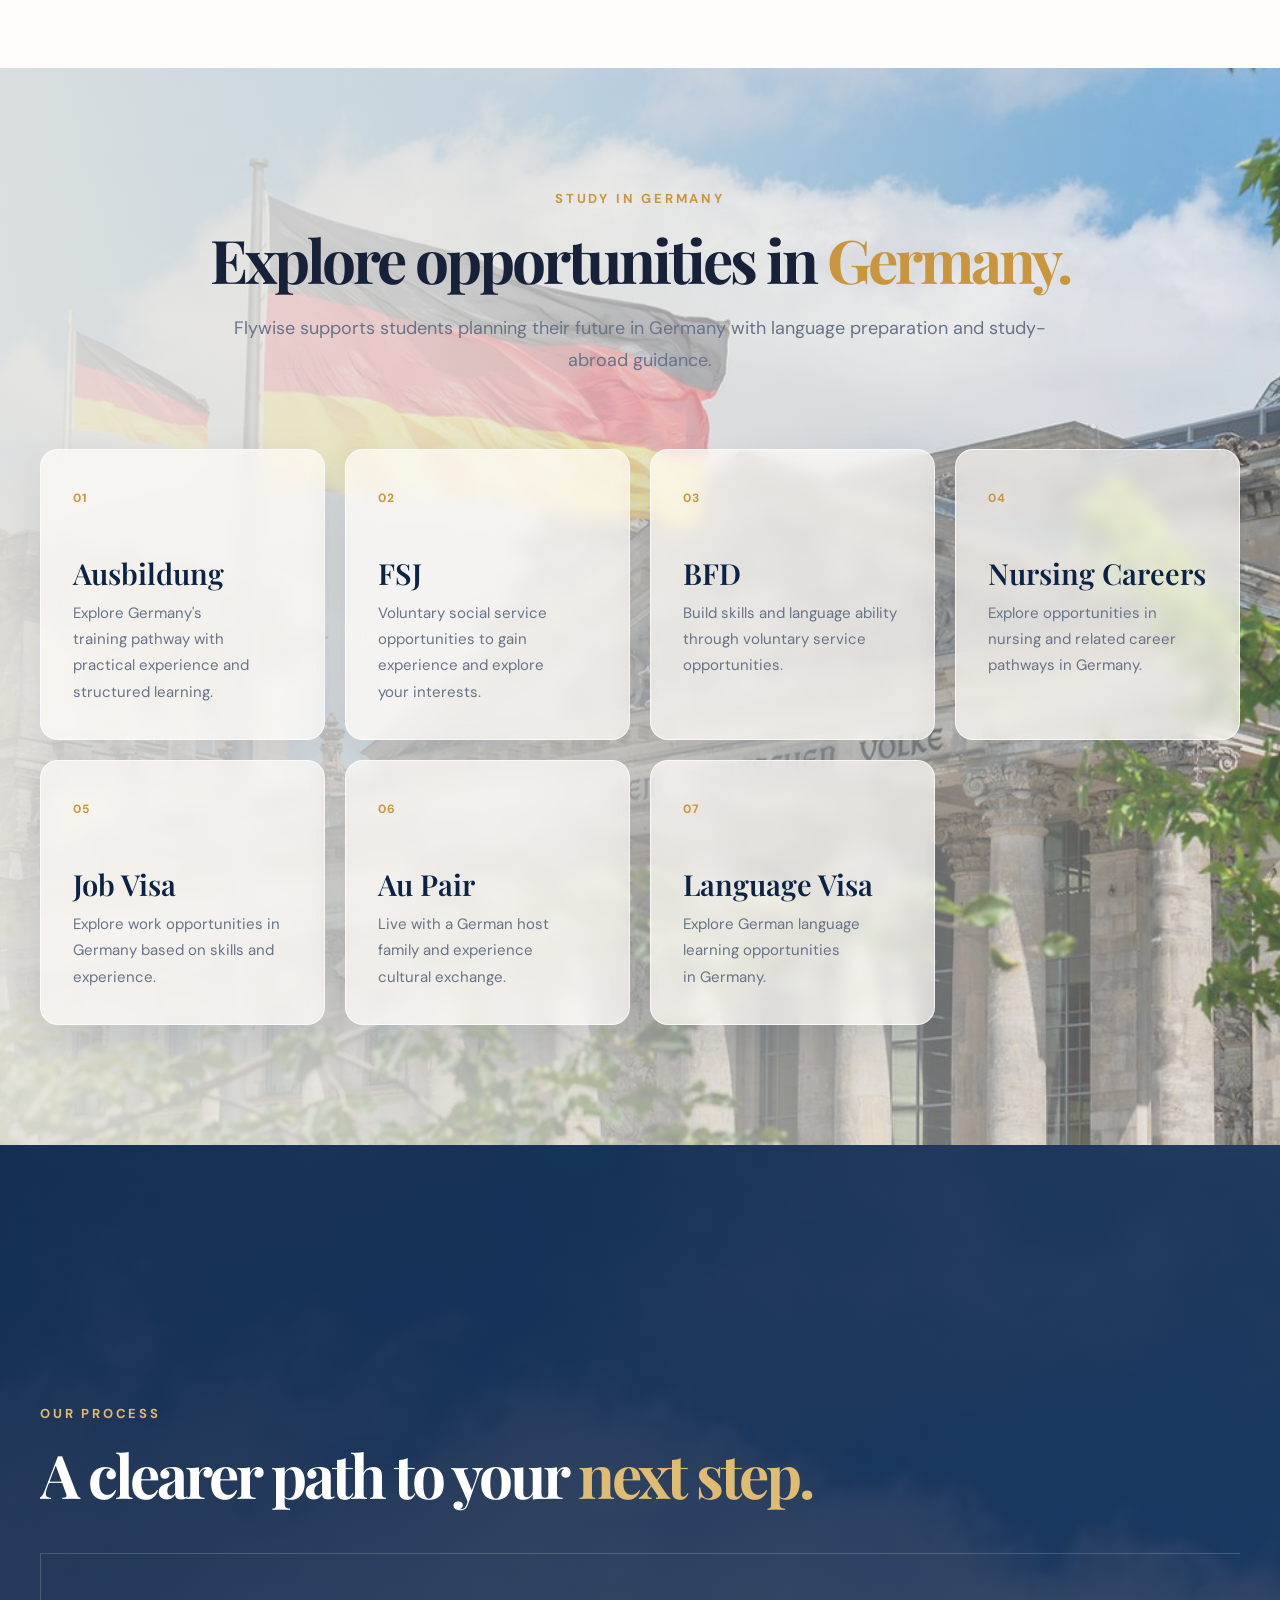
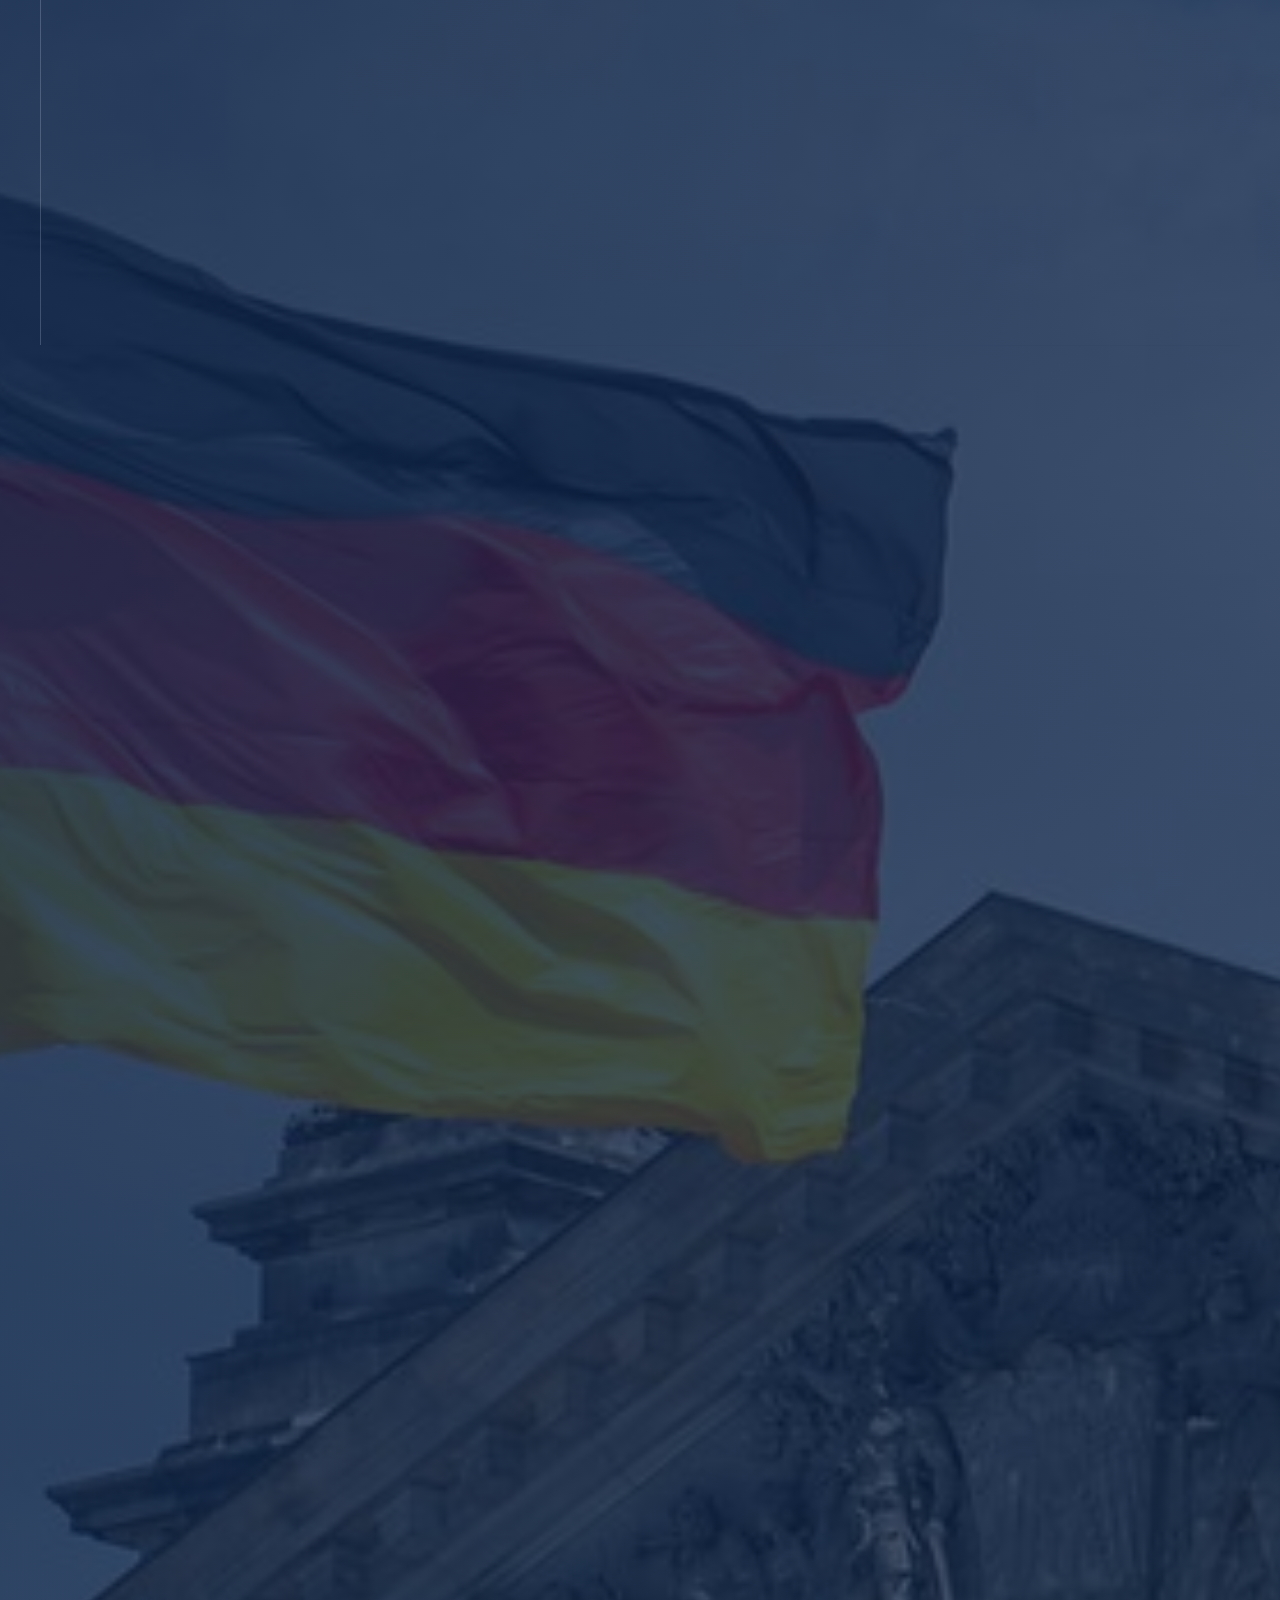
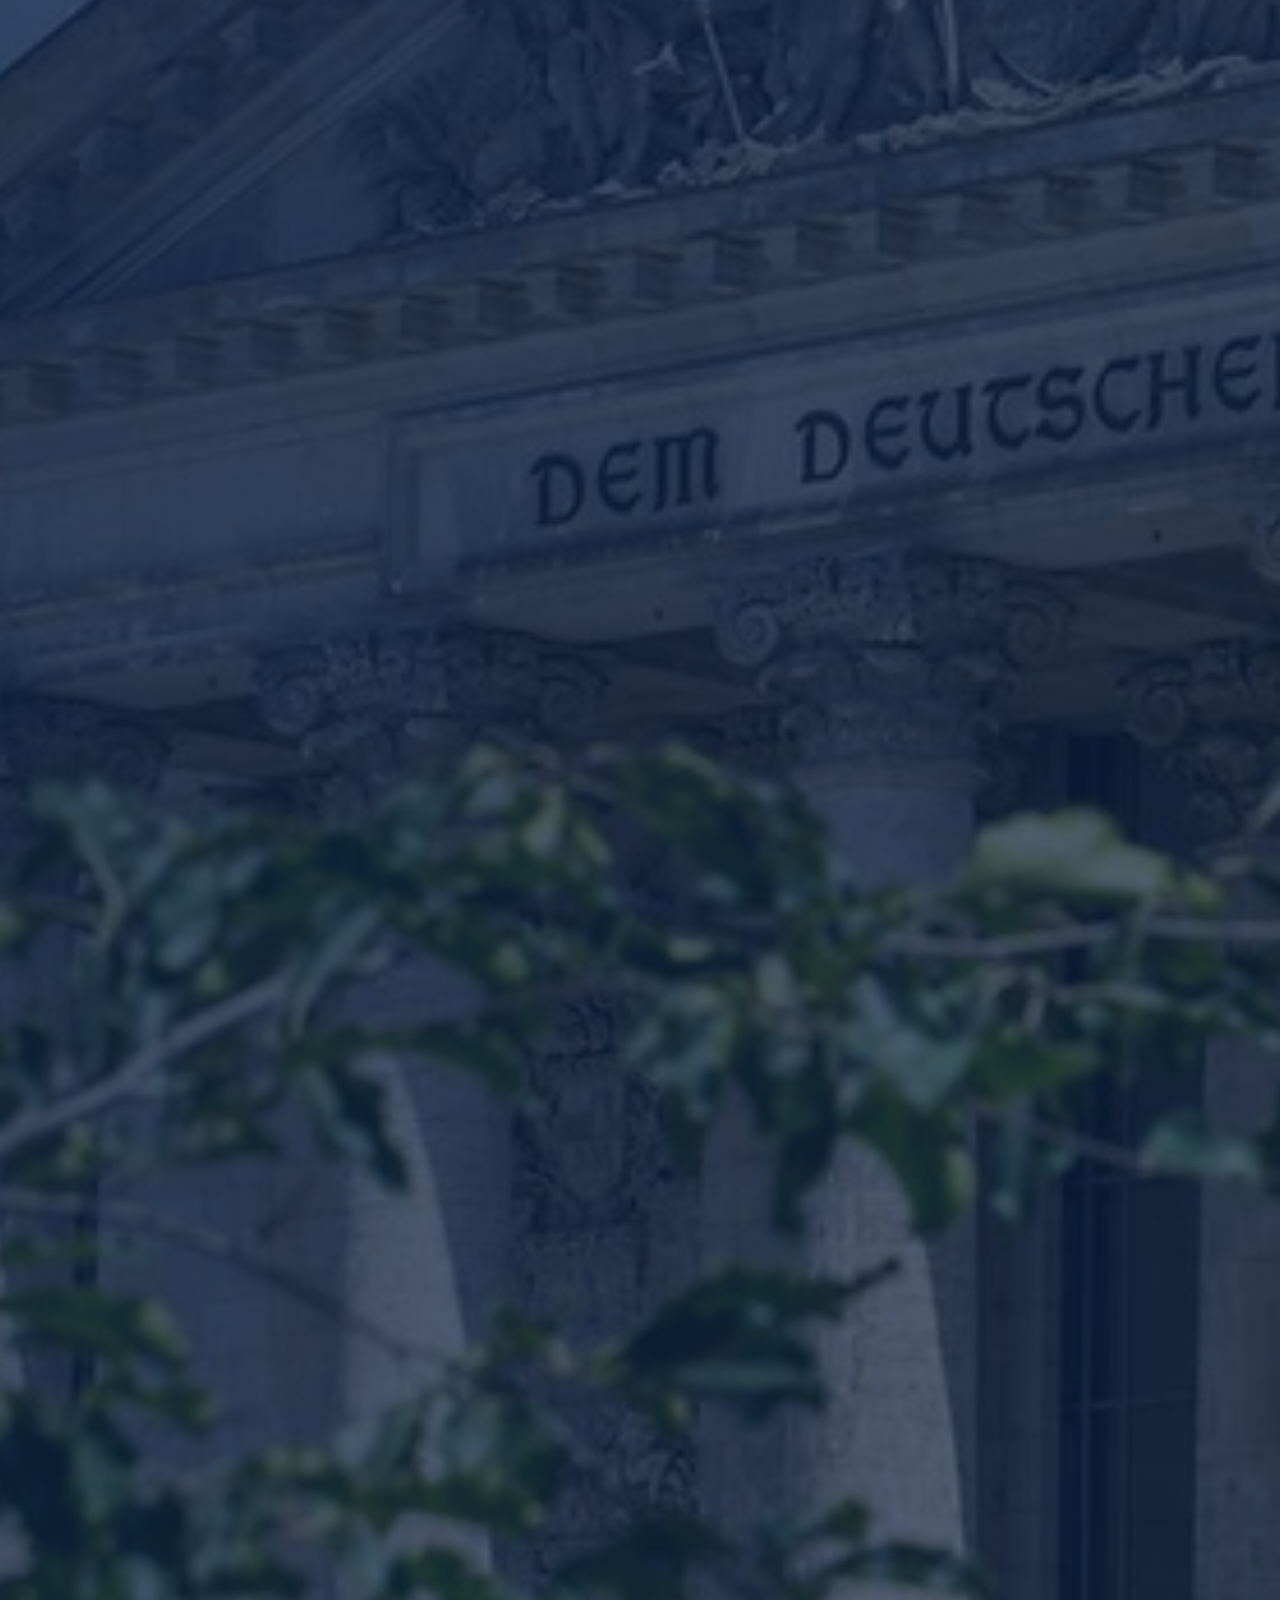
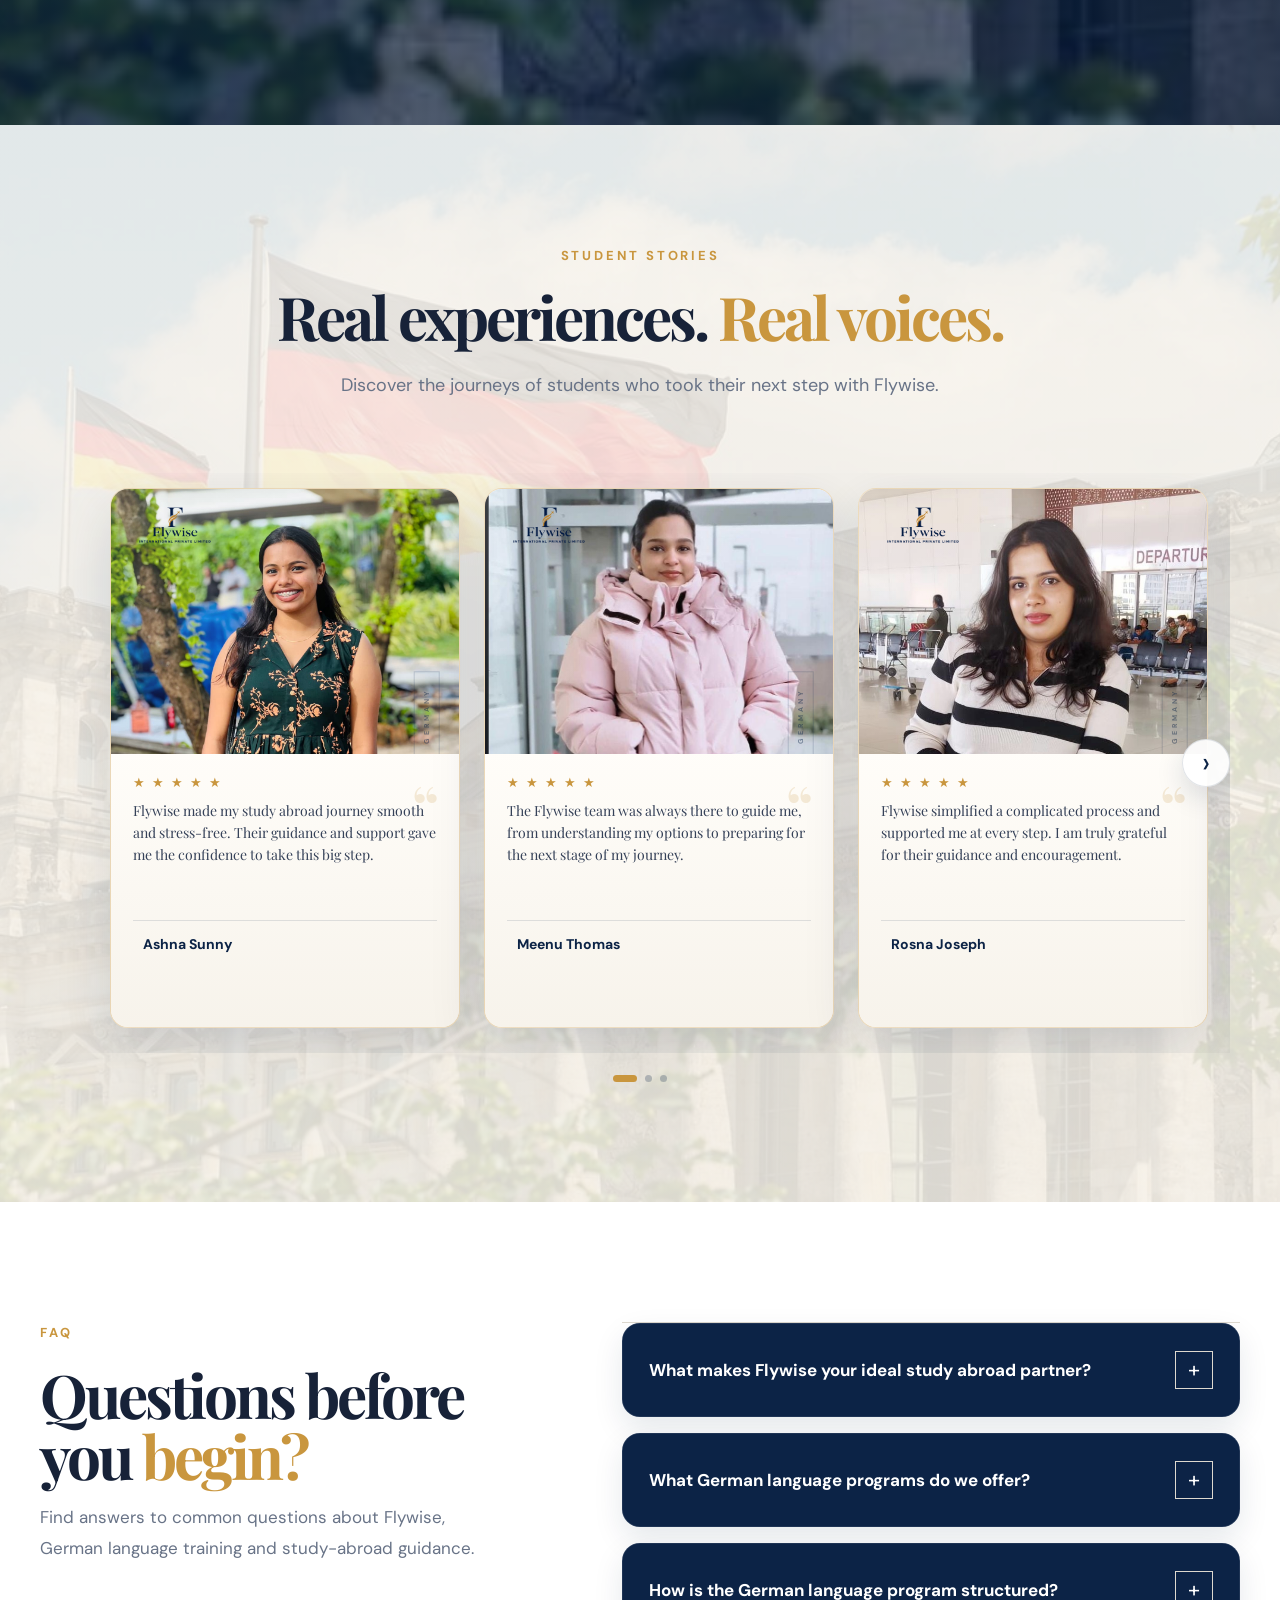
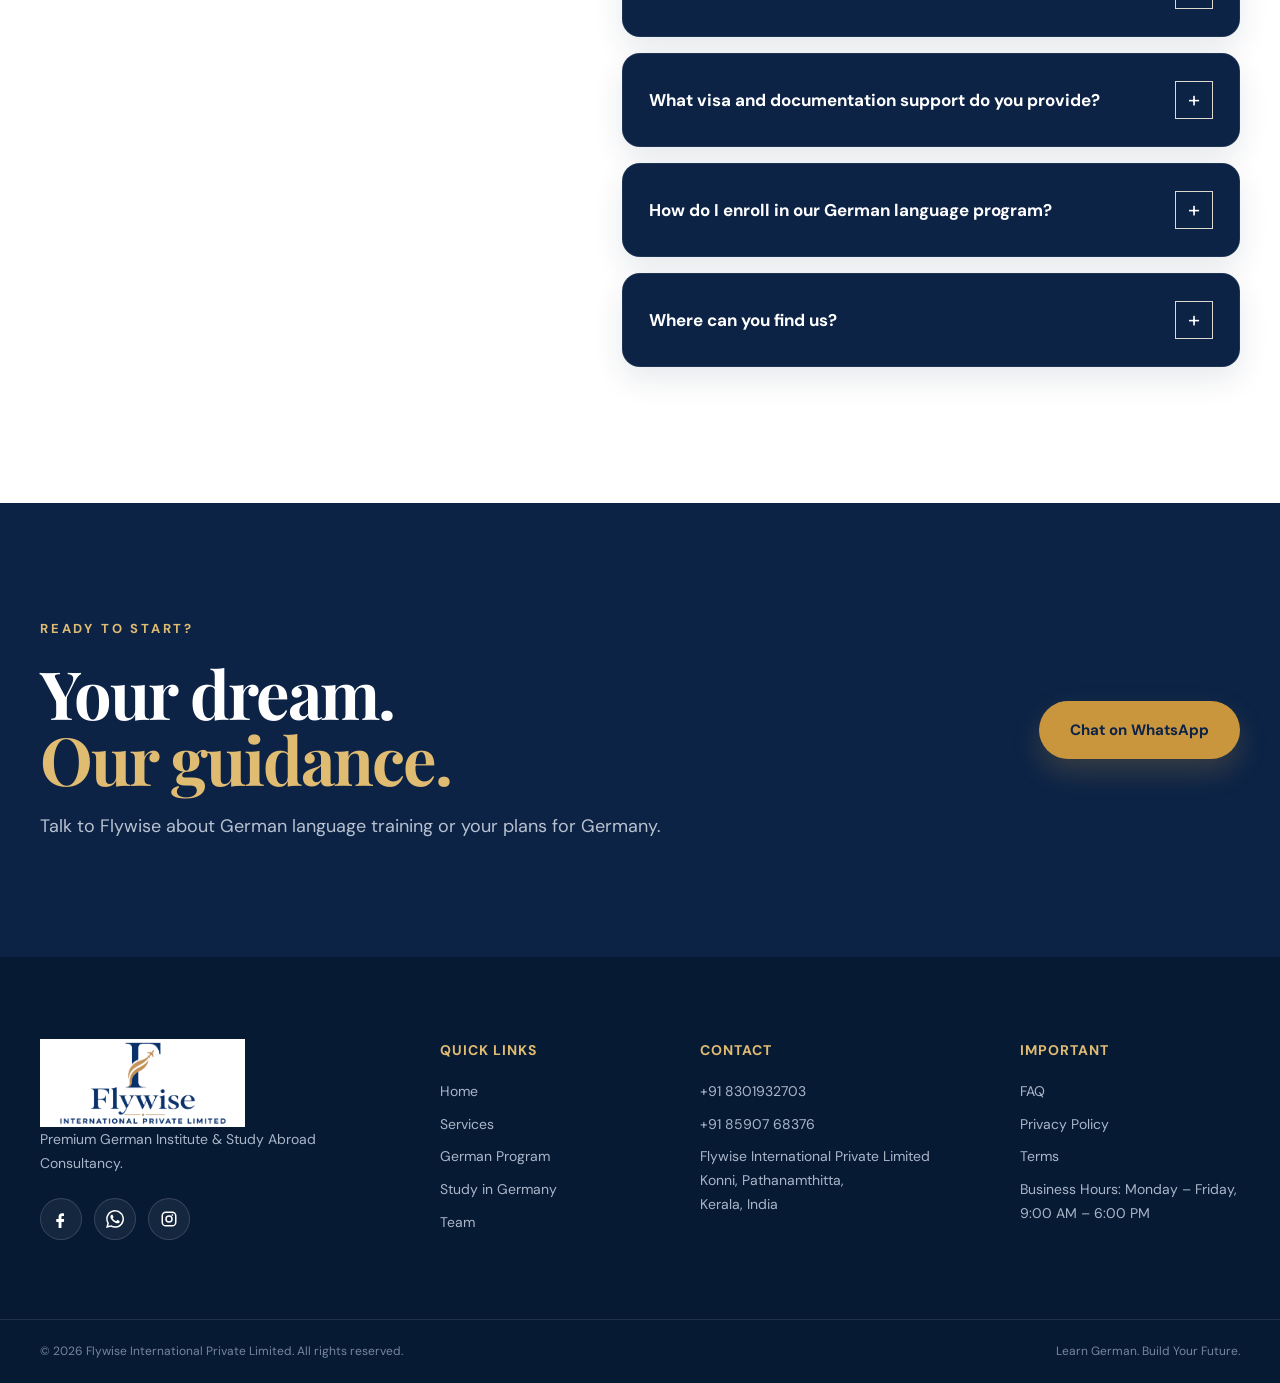
==== commit 252f1e01: "Business hours updated" ====
--- a/index.html
+++ b/index.html
@@ -874,7 +874,7 @@
             </a>
 
             <p>
-                Business hours — 9:00 am - 6:00 pm
+                Business Hours: Monday – Friday, 9:00 AM – 6:00 PM
             </p>
         </div>
 
